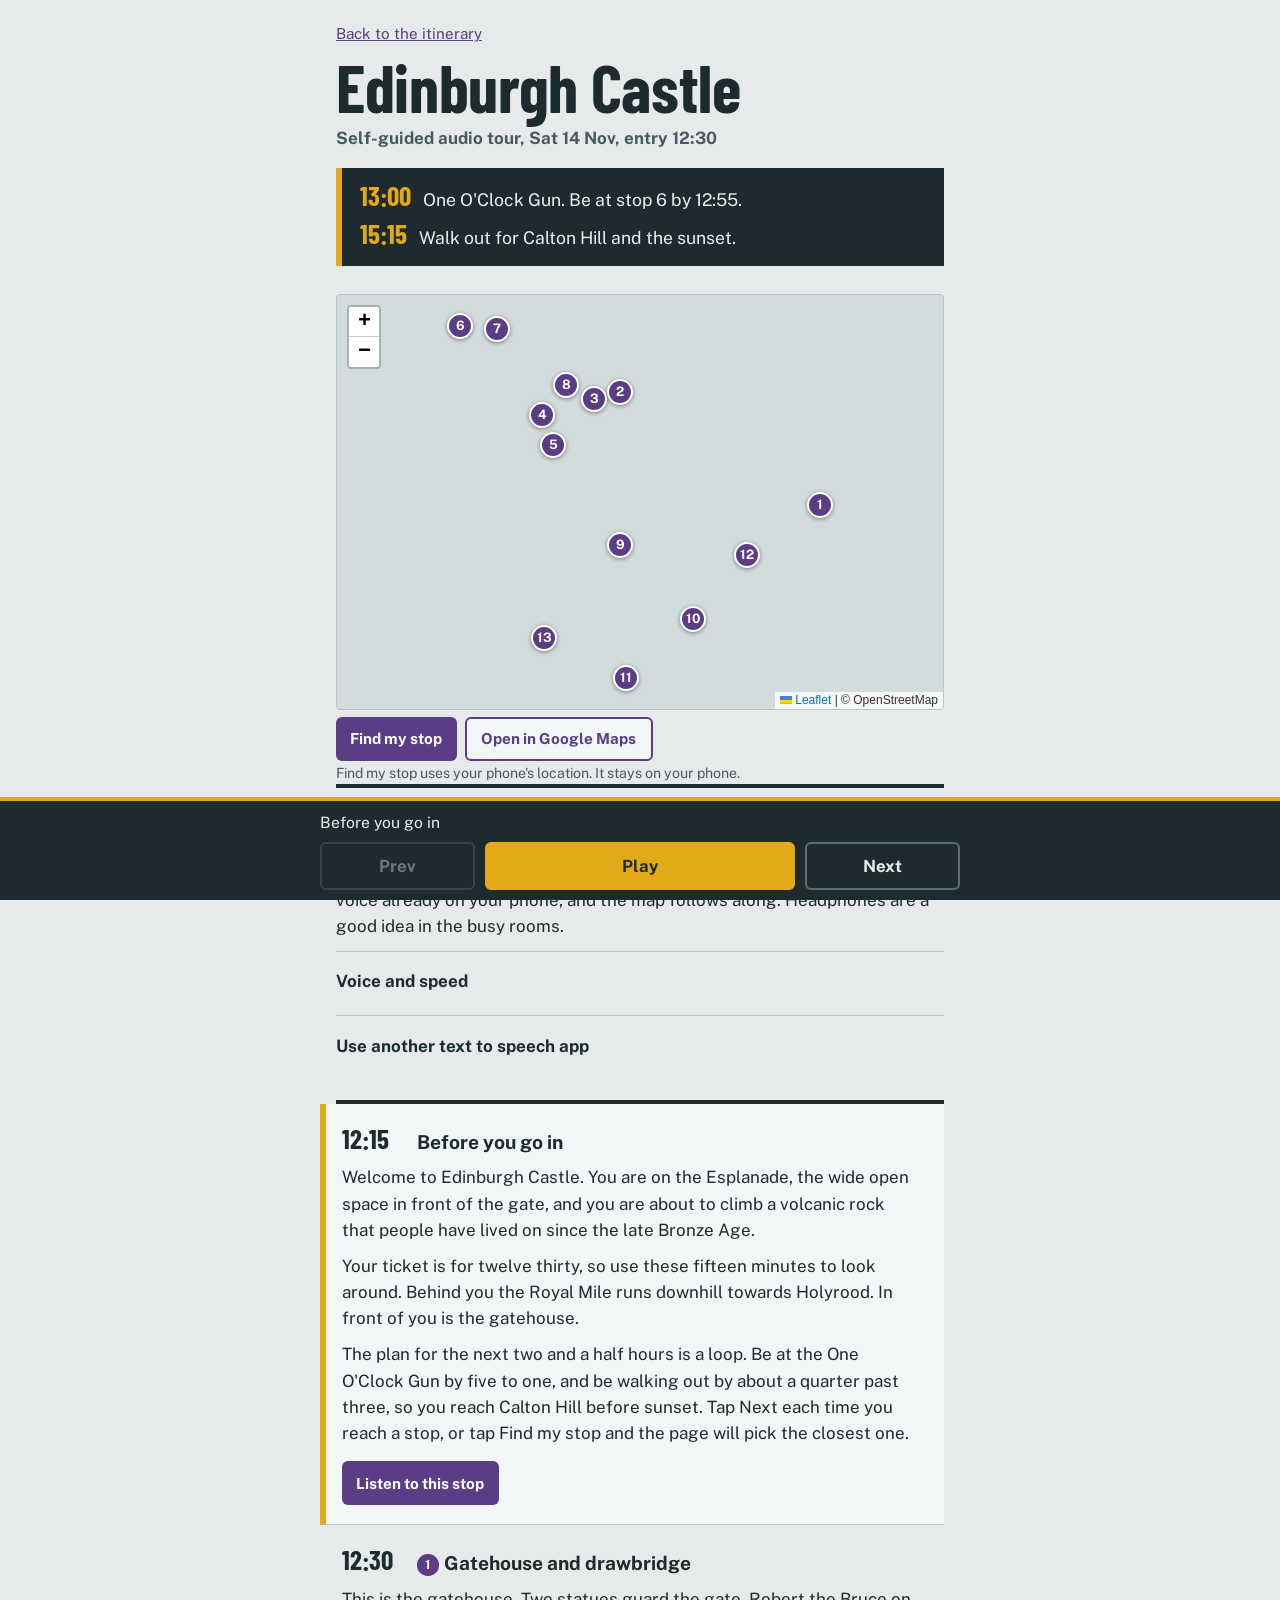
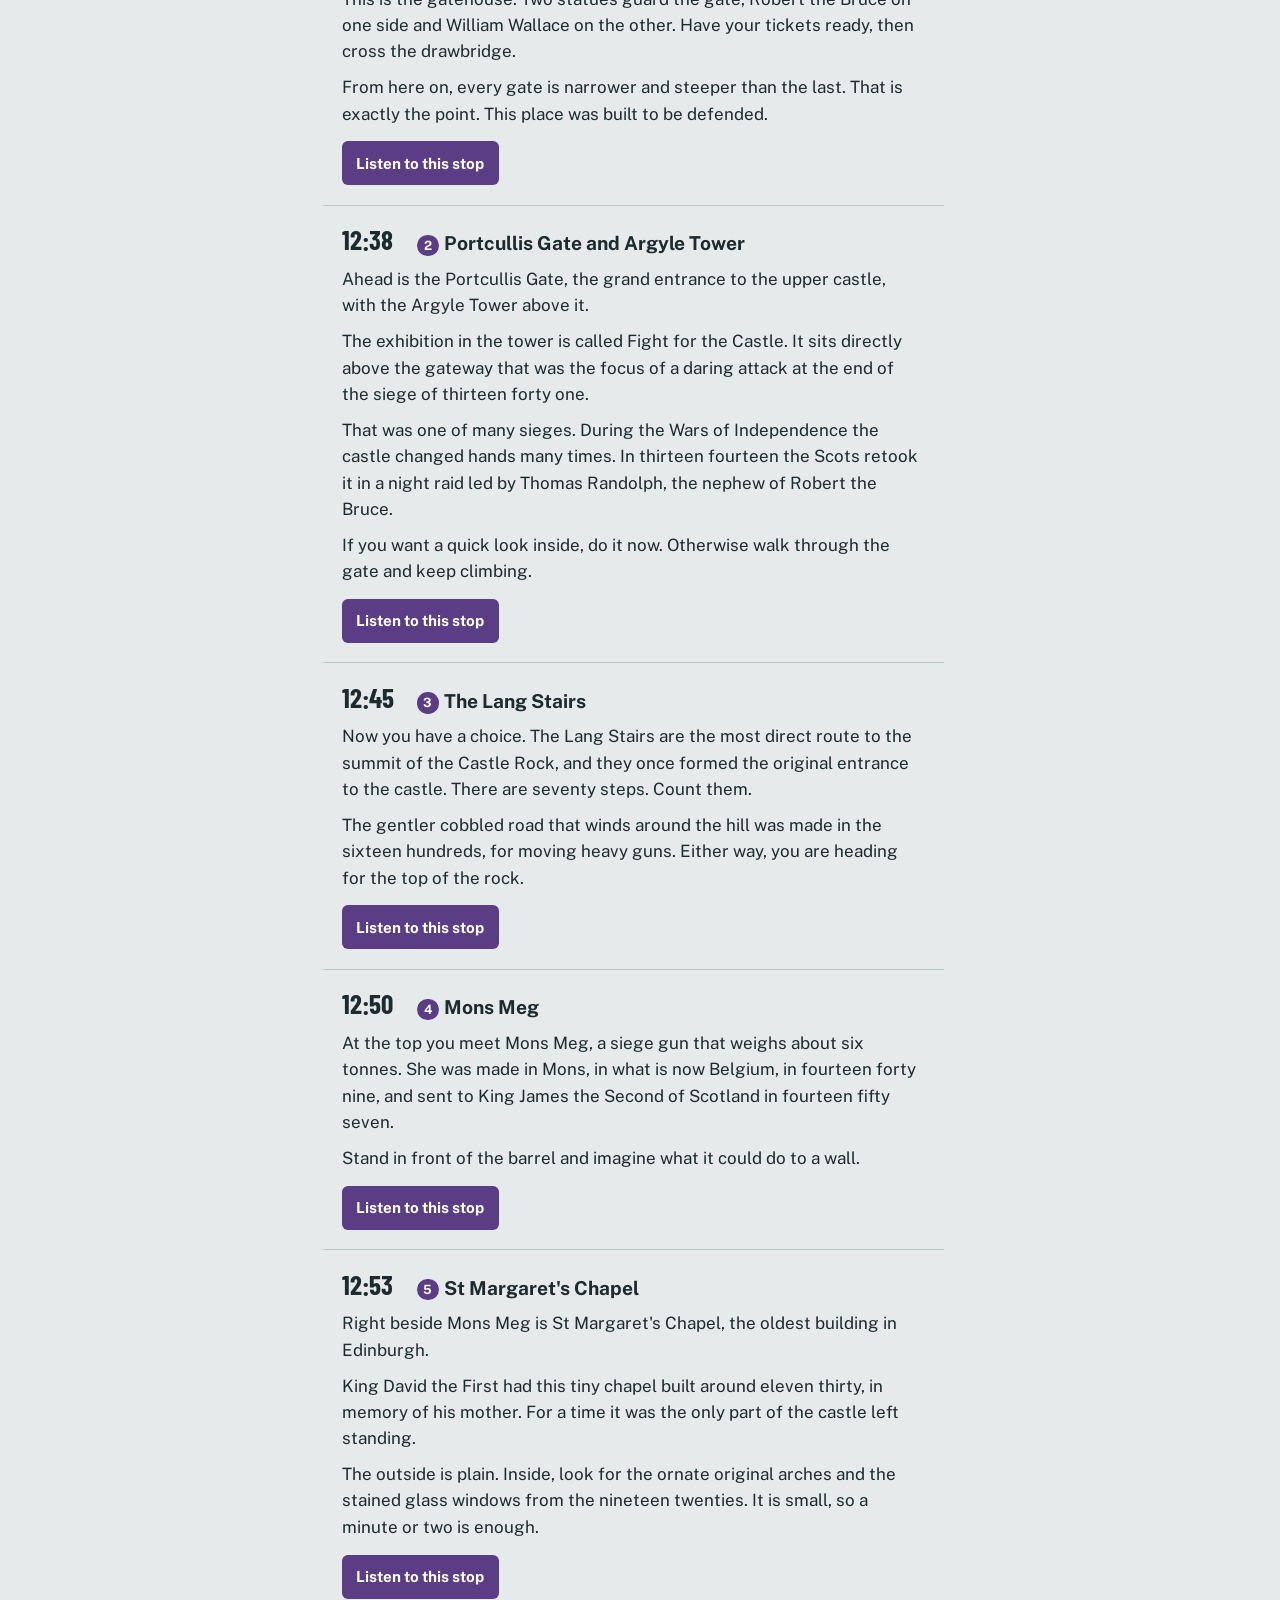
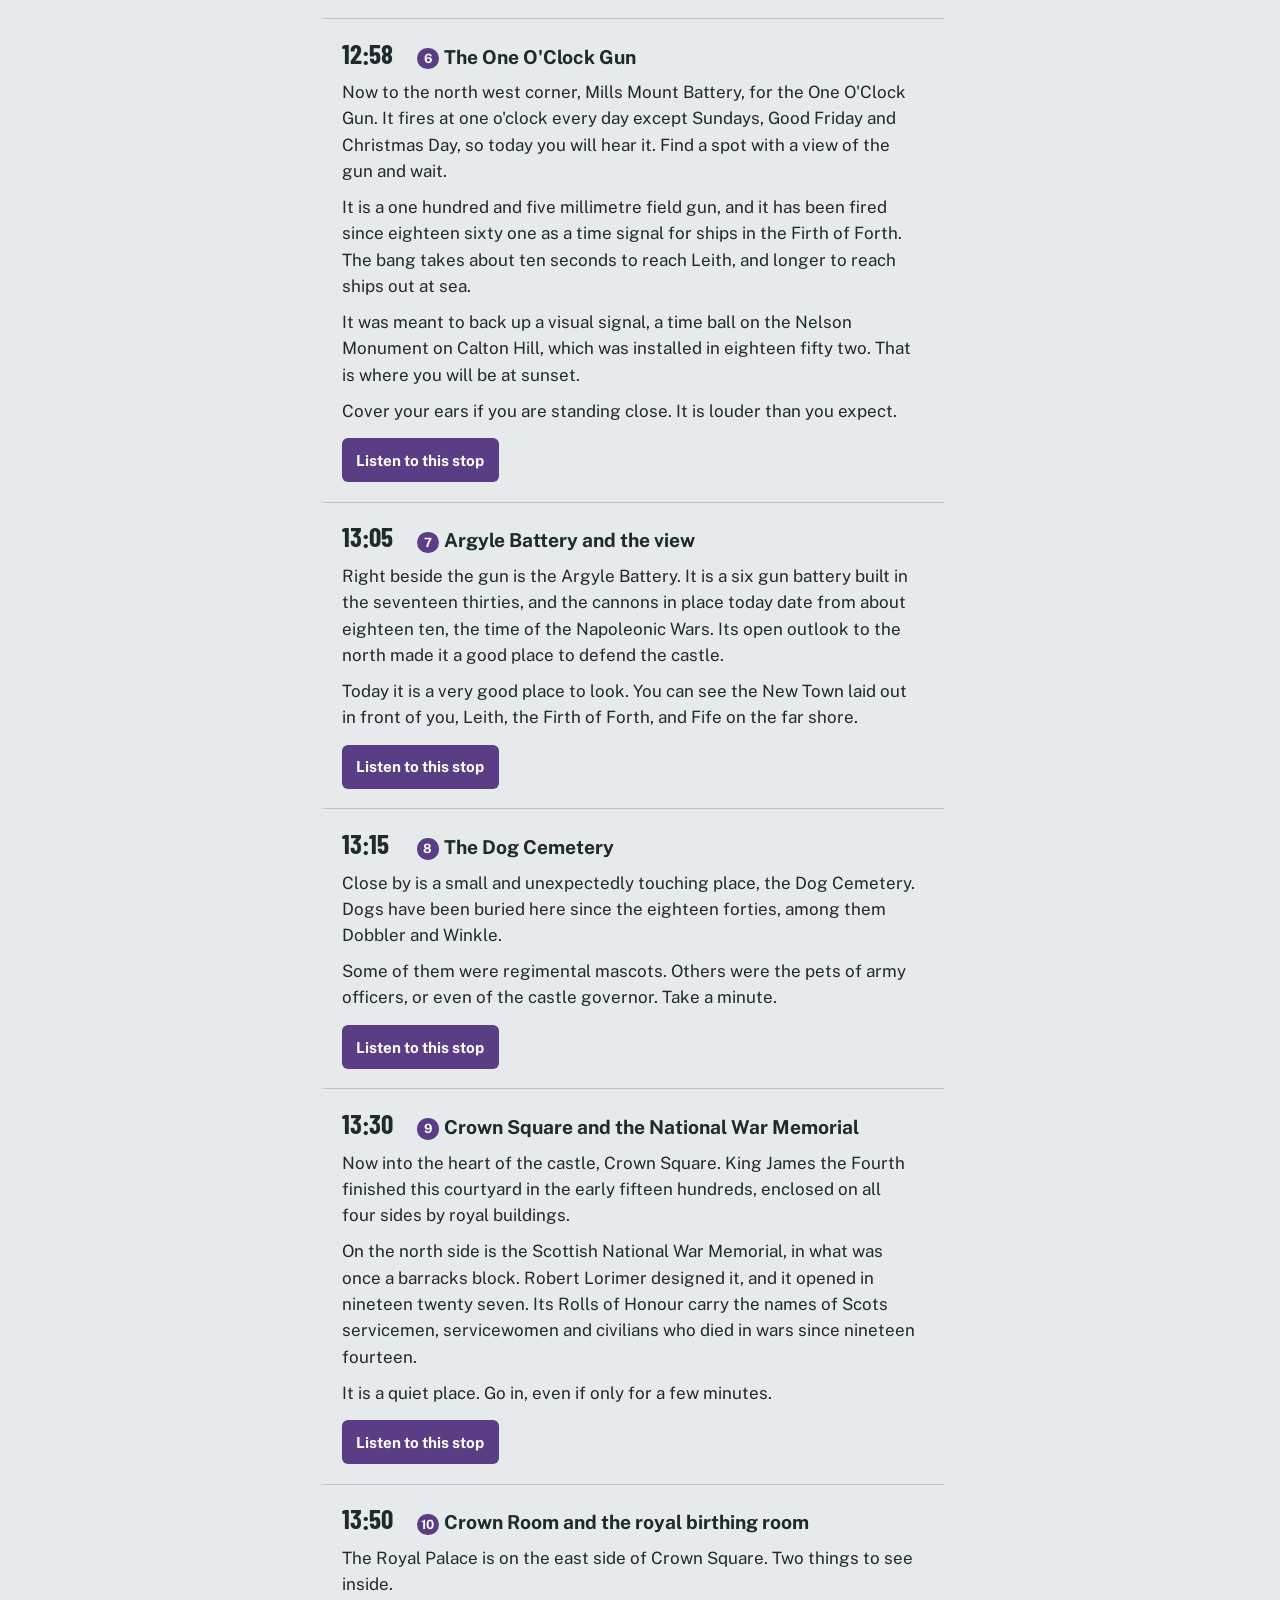
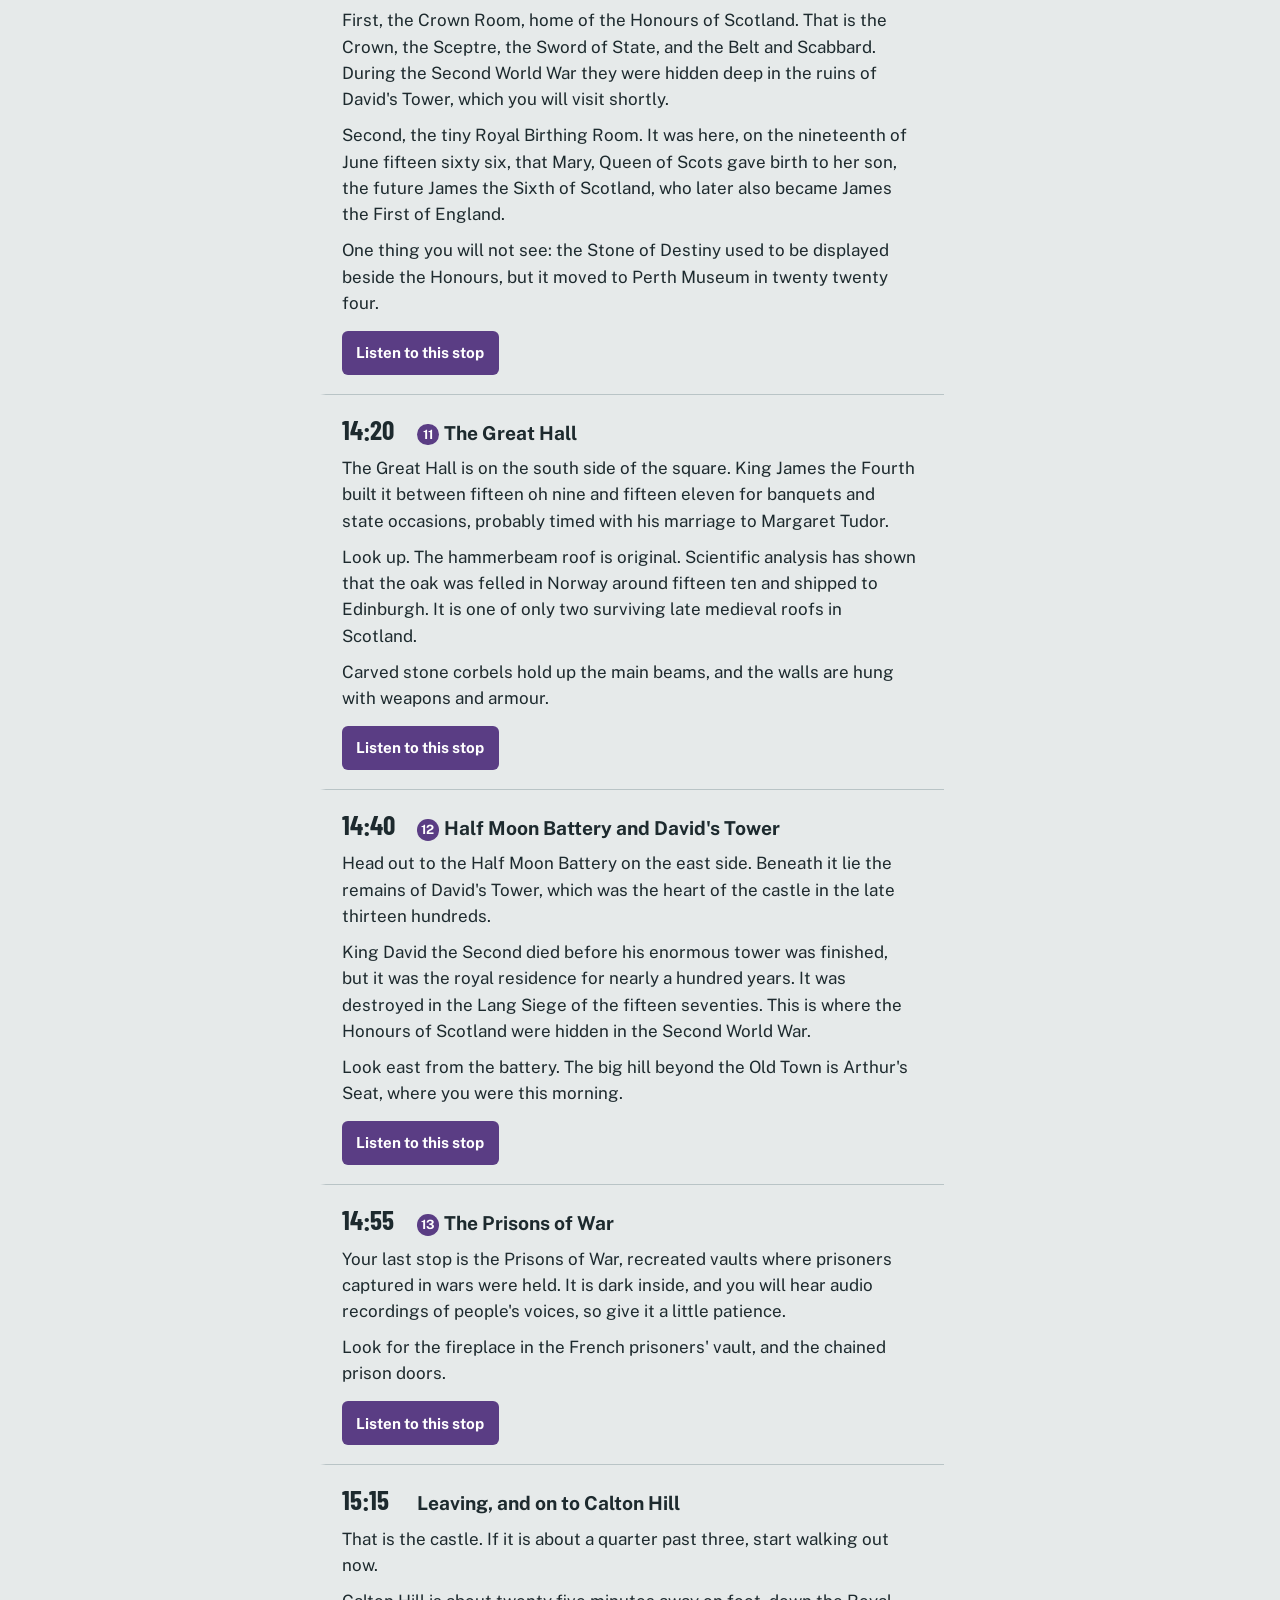
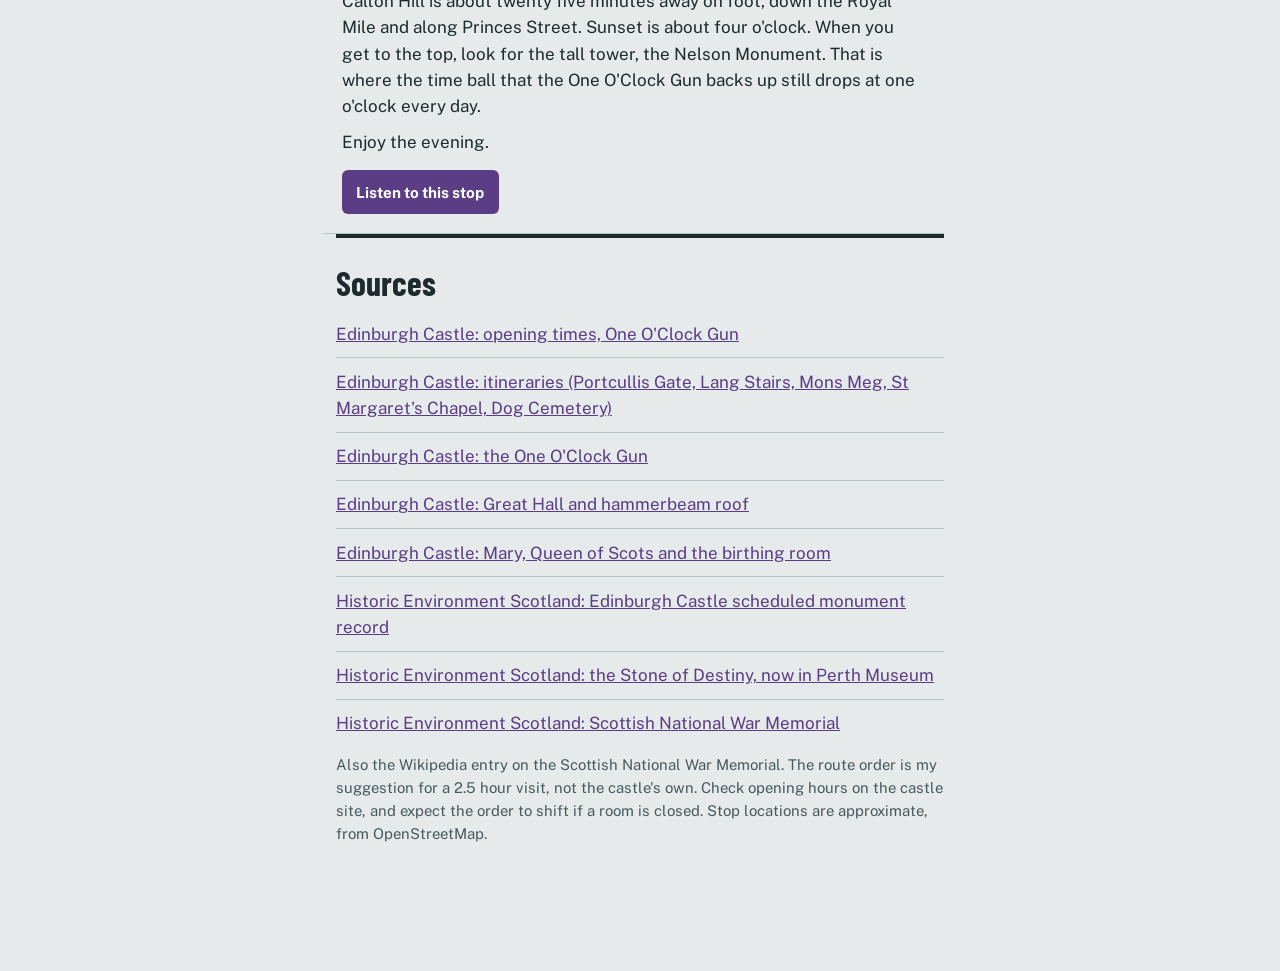
==== castle.html @ a9a09bb0 "Rework Saturday around 12:30 castle slot, add castle audio tour page Co-Authored-By: Claude Sonnet 5" ====
<!doctype html>
<html lang="en">
<head>
<meta charset="utf-8">
<meta name="viewport" content="width=device-width, initial-scale=1, viewport-fit=cover">
<meta name="robots" content="noindex, nofollow">
<meta name="theme-color" content="#1D2A2E">
<title>Edinburgh Castle tour</title>
<link rel="stylesheet" href="vendor/leaflet/leaflet.css">
<link rel="stylesheet" href="style.css">
<link rel="stylesheet" href="castle.css">
</head>
<body class="castle">
<header class="top">
  <p class="back"><a href="index.html#sat">Back to the itinerary</a></p>
  <h1>Edinburgh Castle</h1>
  <p class="dates">Self-guided audio tour, Sat 14 Nov, entry 12:30</p>
  <div class="next plan">
    <p class="nexttext"><b>13:00</b> One O'Clock Gun. Be at stop 6 by 12:55.</p>
    <p class="nexttext"><b>15:15</b> Walk out for Calton Hill and the sunset.</p>
  </div>
</header>

<main>
<section class="tourmap">
  <div class="map tall" id="tourmap" role="img" aria-label="Map of the castle with numbered tour stops"></div>
  <div class="routes">
    <button class="btn" type="button" id="locate">Find my stop</button>
    <a class="btn alt" href="https://www.google.com/maps/search/?api=1&amp;query=Edinburgh%20Castle" target="_blank" rel="noopener">Open in Google Maps</a>
  </div>
  <p class="mapnote" id="locnote">Find my stop uses your phone's location. It stays on your phone.</p>
</section>

<section class="plain listenhelp" id="listen">
  <h2>How to listen</h2>
  <p>Use the player at the bottom of the screen. It reads each stop aloud with the voice already on your phone, and the map follows along. Headphones are a good idea in the busy rooms.</p>
  <details>
    <summary>Voice and speed</summary>
    <div class="settings">
      <label>Voice <select id="voice"></select></label>
      <label>Speed <select id="rate">
        <option value="0.85">Slower</option><option value="1" selected>Normal</option>
        <option value="1.15">Faster</option><option value="1.3">Fastest</option></select></label>
      <label class="chk"><input type="checkbox" id="auto"> Carry on to the next stop automatically</label>
    </div>
  </details>
  <details>
    <summary>Use another text to speech app</summary>
    <div class="settings">
      <p>If the built-in player does not work on your phone, any of these will read the page or the script aloud.</p>
      <ul class="flat">
        <li><b>iPhone.</b> Settings, Accessibility, Spoken Content, switch on Speak Screen. Then swipe down with two fingers from the top of the screen on this page.</li>
        <li><b>Android.</b> Settings, Accessibility, Select to Speak. Then tap the Select to Speak button and tap a stop.</li>
        <li><b>Edge (phone or computer).</b> Open this page in Microsoft Edge and use Read Aloud from the menu.</li>
        <li><b>Any other app.</b> Copy the script below and paste it into NaturalReader, Speechify or a similar app.</li>
      </ul>
      <div class="routes">
        <button class="btn" type="button" id="copy">Copy the full script</button>
        <a class="btn alt" href="castle-tour.txt" download>Download the script</a>
      </div>
      <p class="fine" id="copynote"></p>
    </div>
  </details>
  <p class="fine" id="nosupport" hidden>This browser has no built-in speech. Use one of the options under "Use another text to speech app".</p>
</section>

<section class="stops" id="stops">
<article class="stop" id="s0" data-i="0">
  <header><p class="when">12:15</p><h3>Before you go in</h3></header>
  <div class="say"><p>Welcome to Edinburgh Castle. You are on the Esplanade, the wide open space in front of the gate, and you are about to climb a volcanic rock that people have lived on since the late Bronze Age.</p><p>Your ticket is for twelve thirty, so use these fifteen minutes to look around. Behind you the Royal Mile runs downhill towards Holyrood. In front of you is the gatehouse.</p><p>The plan for the next two and a half hours is a loop. Be at the One O&#x27;Clock Gun by five to one, and be walking out by about a quarter past three, so you reach Calton Hill before sunset. Tap Next each time you reach a stop, or tap Find my stop and the page will pick the closest one.</p></div>
  <button class="btn listen" type="button" data-i="0">Listen to this stop</button>
</article><article class="stop" id="s1" data-i="1">
  <header><p class="when">12:30</p><h3><span class="pin">1</span>Gatehouse and drawbridge</h3></header>
  <div class="say"><p>This is the gatehouse. Two statues guard the gate, Robert the Bruce on one side and William Wallace on the other. Have your tickets ready, then cross the drawbridge.</p><p>From here on, every gate is narrower and steeper than the last. That is exactly the point. This place was built to be defended.</p></div>
  <button class="btn listen" type="button" data-i="1">Listen to this stop</button>
</article><article class="stop" id="s2" data-i="2">
  <header><p class="when">12:38</p><h3><span class="pin">2</span>Portcullis Gate and Argyle Tower</h3></header>
  <div class="say"><p>Ahead is the Portcullis Gate, the grand entrance to the upper castle, with the Argyle Tower above it.</p><p>The exhibition in the tower is called Fight for the Castle. It sits directly above the gateway that was the focus of a daring attack at the end of the siege of thirteen forty one.</p><p>That was one of many sieges. During the Wars of Independence the castle changed hands many times. In thirteen fourteen the Scots retook it in a night raid led by Thomas Randolph, the nephew of Robert the Bruce.</p><p>If you want a quick look inside, do it now. Otherwise walk through the gate and keep climbing.</p></div>
  <button class="btn listen" type="button" data-i="2">Listen to this stop</button>
</article><article class="stop" id="s3" data-i="3">
  <header><p class="when">12:45</p><h3><span class="pin">3</span>The Lang Stairs</h3></header>
  <div class="say"><p>Now you have a choice. The Lang Stairs are the most direct route to the summit of the Castle Rock, and they once formed the original entrance to the castle. There are seventy steps. Count them.</p><p>The gentler cobbled road that winds around the hill was made in the sixteen hundreds, for moving heavy guns. Either way, you are heading for the top of the rock.</p></div>
  <button class="btn listen" type="button" data-i="3">Listen to this stop</button>
</article><article class="stop" id="s4" data-i="4">
  <header><p class="when">12:50</p><h3><span class="pin">4</span>Mons Meg</h3></header>
  <div class="say"><p>At the top you meet Mons Meg, a siege gun that weighs about six tonnes. She was made in Mons, in what is now Belgium, in fourteen forty nine, and sent to King James the Second of Scotland in fourteen fifty seven.</p><p>Stand in front of the barrel and imagine what it could do to a wall.</p></div>
  <button class="btn listen" type="button" data-i="4">Listen to this stop</button>
</article><article class="stop" id="s5" data-i="5">
  <header><p class="when">12:53</p><h3><span class="pin">5</span>St Margaret&#x27;s Chapel</h3></header>
  <div class="say"><p>Right beside Mons Meg is St Margaret&#x27;s Chapel, the oldest building in Edinburgh.</p><p>King David the First had this tiny chapel built around eleven thirty, in memory of his mother. For a time it was the only part of the castle left standing.</p><p>The outside is plain. Inside, look for the ornate original arches and the stained glass windows from the nineteen twenties. It is small, so a minute or two is enough.</p></div>
  <button class="btn listen" type="button" data-i="5">Listen to this stop</button>
</article><article class="stop" id="s6" data-i="6">
  <header><p class="when">12:58</p><h3><span class="pin">6</span>The One O&#x27;Clock Gun</h3></header>
  <div class="say"><p>Now to the north west corner, Mills Mount Battery, for the One O&#x27;Clock Gun. It fires at one o&#x27;clock every day except Sundays, Good Friday and Christmas Day, so today you will hear it. Find a spot with a view of the gun and wait.</p><p>It is a one hundred and five millimetre field gun, and it has been fired since eighteen sixty one as a time signal for ships in the Firth of Forth. The bang takes about ten seconds to reach Leith, and longer to reach ships out at sea.</p><p>It was meant to back up a visual signal, a time ball on the Nelson Monument on Calton Hill, which was installed in eighteen fifty two. That is where you will be at sunset.</p><p>Cover your ears if you are standing close. It is louder than you expect.</p></div>
  <button class="btn listen" type="button" data-i="6">Listen to this stop</button>
</article><article class="stop" id="s7" data-i="7">
  <header><p class="when">13:05</p><h3><span class="pin">7</span>Argyle Battery and the view</h3></header>
  <div class="say"><p>Right beside the gun is the Argyle Battery. It is a six gun battery built in the seventeen thirties, and the cannons in place today date from about eighteen ten, the time of the Napoleonic Wars. Its open outlook to the north made it a good place to defend the castle.</p><p>Today it is a very good place to look. You can see the New Town laid out in front of you, Leith, the Firth of Forth, and Fife on the far shore.</p></div>
  <button class="btn listen" type="button" data-i="7">Listen to this stop</button>
</article><article class="stop" id="s8" data-i="8">
  <header><p class="when">13:15</p><h3><span class="pin">8</span>The Dog Cemetery</h3></header>
  <div class="say"><p>Close by is a small and unexpectedly touching place, the Dog Cemetery. Dogs have been buried here since the eighteen forties, among them Dobbler and Winkle.</p><p>Some of them were regimental mascots. Others were the pets of army officers, or even of the castle governor. Take a minute.</p></div>
  <button class="btn listen" type="button" data-i="8">Listen to this stop</button>
</article><article class="stop" id="s9" data-i="9">
  <header><p class="when">13:30</p><h3><span class="pin">9</span>Crown Square and the National War Memorial</h3></header>
  <div class="say"><p>Now into the heart of the castle, Crown Square. King James the Fourth finished this courtyard in the early fifteen hundreds, enclosed on all four sides by royal buildings.</p><p>On the north side is the Scottish National War Memorial, in what was once a barracks block. Robert Lorimer designed it, and it opened in nineteen twenty seven. Its Rolls of Honour carry the names of Scots servicemen, servicewomen and civilians who died in wars since nineteen fourteen.</p><p>It is a quiet place. Go in, even if only for a few minutes.</p></div>
  <button class="btn listen" type="button" data-i="9">Listen to this stop</button>
</article><article class="stop" id="s10" data-i="10">
  <header><p class="when">13:50</p><h3><span class="pin">10</span>Crown Room and the royal birthing room</h3></header>
  <div class="say"><p>The Royal Palace is on the east side of Crown Square. Two things to see inside.</p><p>First, the Crown Room, home of the Honours of Scotland. That is the Crown, the Sceptre, the Sword of State, and the Belt and Scabbard. During the Second World War they were hidden deep in the ruins of David&#x27;s Tower, which you will visit shortly.</p><p>Second, the tiny Royal Birthing Room. It was here, on the nineteenth of June fifteen sixty six, that Mary, Queen of Scots gave birth to her son, the future James the Sixth of Scotland, who later also became James the First of England.</p><p>One thing you will not see: the Stone of Destiny used to be displayed beside the Honours, but it moved to Perth Museum in twenty twenty four.</p></div>
  <button class="btn listen" type="button" data-i="10">Listen to this stop</button>
</article><article class="stop" id="s11" data-i="11">
  <header><p class="when">14:20</p><h3><span class="pin">11</span>The Great Hall</h3></header>
  <div class="say"><p>The Great Hall is on the south side of the square. King James the Fourth built it between fifteen oh nine and fifteen eleven for banquets and state occasions, probably timed with his marriage to Margaret Tudor.</p><p>Look up. The hammerbeam roof is original. Scientific analysis has shown that the oak was felled in Norway around fifteen ten and shipped to Edinburgh. It is one of only two surviving late medieval roofs in Scotland.</p><p>Carved stone corbels hold up the main beams, and the walls are hung with weapons and armour.</p></div>
  <button class="btn listen" type="button" data-i="11">Listen to this stop</button>
</article><article class="stop" id="s12" data-i="12">
  <header><p class="when">14:40</p><h3><span class="pin">12</span>Half Moon Battery and David&#x27;s Tower</h3></header>
  <div class="say"><p>Head out to the Half Moon Battery on the east side. Beneath it lie the remains of David&#x27;s Tower, which was the heart of the castle in the late thirteen hundreds.</p><p>King David the Second died before his enormous tower was finished, but it was the royal residence for nearly a hundred years. It was destroyed in the Lang Siege of the fifteen seventies. This is where the Honours of Scotland were hidden in the Second World War.</p><p>Look east from the battery. The big hill beyond the Old Town is Arthur&#x27;s Seat, where you were this morning.</p></div>
  <button class="btn listen" type="button" data-i="12">Listen to this stop</button>
</article><article class="stop" id="s13" data-i="13">
  <header><p class="when">14:55</p><h3><span class="pin">13</span>The Prisons of War</h3></header>
  <div class="say"><p>Your last stop is the Prisons of War, recreated vaults where prisoners captured in wars were held. It is dark inside, and you will hear audio recordings of people&#x27;s voices, so give it a little patience.</p><p>Look for the fireplace in the French prisoners&#x27; vault, and the chained prison doors.</p></div>
  <button class="btn listen" type="button" data-i="13">Listen to this stop</button>
</article><article class="stop" id="s14" data-i="14">
  <header><p class="when">15:15</p><h3>Leaving, and on to Calton Hill</h3></header>
  <div class="say"><p>That is the castle. If it is about a quarter past three, start walking out now.</p><p>Calton Hill is about twenty five minutes away on foot, down the Royal Mile and along Princes Street. Sunset is about four o&#x27;clock. When you get to the top, look for the tall tower, the Nelson Monument. That is where the time ball that the One O&#x27;Clock Gun backs up still drops at one o&#x27;clock every day.</p><p>Enjoy the evening.</p></div>
  <button class="btn listen" type="button" data-i="14">Listen to this stop</button>
</article>
</section>

<section class="plain">
  <h2>Sources</h2>
  <ul class="flat">
    <li><a href="https://www.edinburghcastle.scot/plan-your-visit/opening-times" target="_blank" rel="noopener">Edinburgh Castle: opening times, One O&#x27;Clock Gun</a></li>
    <li><a href="https://www.edinburghcastle.scot/see-and-do/tours-guides-and-itineraries/" target="_blank" rel="noopener">Edinburgh Castle: itineraries (Portcullis Gate, Lang Stairs, Mons Meg, St Margaret&#x27;s Chapel, Dog Cemetery)</a></li>
    <li><a href="https://blog.edinburghcastle.scot/the-origins-of-the-one-oclock-gun/" target="_blank" rel="noopener">Edinburgh Castle: the One O&#x27;Clock Gun</a></li>
    <li><a href="https://blog.edinburghcastle.scot/welcome-back/" target="_blank" rel="noopener">Edinburgh Castle: Great Hall and hammerbeam roof</a></li>
    <li><a href="https://blog.edinburghcastle.scot/edinburgh-castle-mary-queen-scots/" target="_blank" rel="noopener">Edinburgh Castle: Mary, Queen of Scots and the birthing room</a></li>
    <li><a href="https://portal.historicenvironment.scot/apex/f?p=1505%3A300%3A%3A%3A%3A%3AVIEWTYPE%2CVIEWREF%3Adesignation%2CSM90130" target="_blank" rel="noopener">Historic Environment Scotland: Edinburgh Castle scheduled monument record</a></li>
    <li><a href="https://historicenvironment.scot/archives-and-research/archives-and-collections/properties-in-care-collections/object/the-stone-of-destiny-13th-century-medieval-edinburgh-castle-6132" target="_blank" rel="noopener">Historic Environment Scotland: the Stone of Destiny, now in Perth Museum</a></li>
    <li><a href="https://app-hes-pubs-prod-neu-01.azurewebsites.net/api/file/59440656-7a7d-45d9-82ba-afd900e787aa" target="_blank" rel="noopener">Historic Environment Scotland: Scottish National War Memorial</a></li>
  </ul>
  <p class="fine">Also the Wikipedia entry on the Scottish National War Memorial. The route order is my suggestion for a 2.5 hour visit, not the castle's own. Check opening hours on the castle site, and expect the order to shift if a room is closed. Stop locations are approximate, from OpenStreetMap.</p>
</section>
</main>

<div class="player" id="player" role="region" aria-label="Tour player">
  <p class="now" id="now" aria-live="polite">Stop 0 of 14</p>
  <div class="ctl">
    <button type="button" id="prev" aria-label="Previous stop">Prev</button>
    <button type="button" id="play" class="main">Play</button>
    <button type="button" id="next" aria-label="Next stop">Next</button>
  </div>
</div>

<script type="application/json" id="data">{"stops": [{"i": 0, "n": 0, "id": "s0", "title": "Before you go in", "pin": null}, {"i": 1, "n": 1, "id": "s1", "title": "Gatehouse and drawbridge", "pin": [55.94852, -3.19867]}, {"i": 2, "n": 2, "id": "s2", "title": "Portcullis Gate and Argyle Tower", "pin": [55.94886, -3.19974]}, {"i": 3, "n": 3, "id": "s3", "title": "The Lang Stairs", "pin": [55.94884, -3.19988]}, {"i": 4, "n": 4, "id": "s4", "title": "Mons Meg", "pin": [55.94879, -3.20016]}, {"i": 5, "n": 5, "id": "s5", "title": "St Margaret's Chapel", "pin": [55.9487, -3.2001]}, {"i": 6, "n": 6, "id": "s6", "title": "The One O'Clock Gun", "pin": [55.94906, -3.2006]}, {"i": 7, "n": 7, "id": "s7", "title": "Argyle Battery and the view", "pin": [55.94905, -3.2004]}, {"i": 8, "n": 8, "id": "s8", "title": "The Dog Cemetery", "pin": [55.94888, -3.20003]}, {"i": 9, "n": 9, "id": "s9", "title": "Crown Square and the National War Memorial", "pin": [55.9484, -3.19974]}, {"i": 10, "n": 10, "id": "s10", "title": "Crown Room and the royal birthing room", "pin": [55.94818, -3.19935]}, {"i": 11, "n": 11, "id": "s11", "title": "The Great Hall", "pin": [55.948, -3.19971]}, {"i": 12, "n": 12, "id": "s12", "title": "Half Moon Battery and David's Tower", "pin": [55.94837, -3.19906]}, {"i": 13, "n": 13, "id": "s13", "title": "The Prisons of War", "pin": [55.94812, -3.20015]}, {"i": 14, "n": 14, "id": "s14", "title": "Leaving, and on to Calton Hill", "pin": null}]}</script>
<script src="vendor/leaflet/leaflet.js"></script>
<script src="castle.js"></script>
</body>
</html>
---- vendor/leaflet/leaflet.css ----
/* required styles */

.leaflet-pane,
.leaflet-tile,
.leaflet-marker-icon,
.leaflet-marker-shadow,
.leaflet-tile-container,
.leaflet-pane > svg,
.leaflet-pane > canvas,
.leaflet-zoom-box,
.leaflet-image-layer,
.leaflet-layer {
	position: absolute;
	left: 0;
	top: 0;
	}
.leaflet-container {
	overflow: hidden;
	}
.leaflet-tile,
.leaflet-marker-icon,
.leaflet-marker-shadow {
	-webkit-user-select: none;
	   -moz-user-select: none;
	        user-select: none;
	  -webkit-user-drag: none;
	}
/* Prevents IE11 from highlighting tiles in blue */
.leaflet-tile::selection {
	background: transparent;
}
/* Safari renders non-retina tile on retina better with this, but Chrome is worse */
.leaflet-safari .leaflet-tile {
	image-rendering: -webkit-optimize-contrast;
	}
/* hack that prevents hw layers "stretching" when loading new tiles */
.leaflet-safari .leaflet-tile-container {
	width: 1600px;
	height: 1600px;
	-webkit-transform-origin: 0 0;
	}
.leaflet-marker-icon,
.leaflet-marker-shadow {
	display: block;
	}
/* .leaflet-container svg: reset svg max-width decleration shipped in Joomla! (joomla.org) 3.x */
/* .leaflet-container img: map is broken in FF if you have max-width: 100% on tiles */
.leaflet-container .leaflet-overlay-pane svg {
	max-width: none !important;
	max-height: none !important;
	}
.leaflet-container .leaflet-marker-pane img,
.leaflet-container .leaflet-shadow-pane img,
.leaflet-container .leaflet-tile-pane img,
.leaflet-container img.leaflet-image-layer,
.leaflet-container .leaflet-tile {
	max-width: none !important;
	max-height: none !important;
	width: auto;
	padding: 0;
	}

.leaflet-container img.leaflet-tile {
	/* See: https://bugs.chromium.org/p/chromium/issues/detail?id=600120 */
	mix-blend-mode: plus-lighter;
}

.leaflet-container.leaflet-touch-zoom {
	-ms-touch-action: pan-x pan-y;
	touch-action: pan-x pan-y;
	}
.leaflet-container.leaflet-touch-drag {
	-ms-touch-action: pinch-zoom;
	/* Fallback for FF which doesn't support pinch-zoom */
	touch-action: none;
	touch-action: pinch-zoom;
}
.leaflet-container.leaflet-touch-drag.leaflet-touch-zoom {
	-ms-touch-action: none;
	touch-action: none;
}
.leaflet-container {
	-webkit-tap-highlight-color: transparent;
}
.leaflet-container a {
	-webkit-tap-highlight-color: rgba(51, 181, 229, 0.4);
}
.leaflet-tile {
	filter: inherit;
	visibility: hidden;
	}
.leaflet-tile-loaded {
	visibility: inherit;
	}
.leaflet-zoom-box {
	width: 0;
	height: 0;
	-moz-box-sizing: border-box;
	     box-sizing: border-box;
	z-index: 800;
	}
/* workaround for https://bugzilla.mozilla.org/show_bug.cgi?id=888319 */
.leaflet-overlay-pane svg {
	-moz-user-select: none;
	}

.leaflet-pane         { z-index: 400; }

.leaflet-tile-pane    { z-index: 200; }
.leaflet-overlay-pane { z-index: 400; }
.leaflet-shadow-pane  { z-index: 500; }
.leaflet-marker-pane  { z-index: 600; }
.leaflet-tooltip-pane   { z-index: 650; }
.leaflet-popup-pane   { z-index: 700; }

.leaflet-map-pane canvas { z-index: 100; }
.leaflet-map-pane svg    { z-index: 200; }

.leaflet-vml-shape {
	width: 1px;
	height: 1px;
	}
.lvml {
	behavior: url(#default#VML);
	display: inline-block;
	position: absolute;
	}


/* control positioning */

.leaflet-control {
	position: relative;
	z-index: 800;
	pointer-events: visiblePainted; /* IE 9-10 doesn't have auto */
	pointer-events: auto;
	}
.leaflet-top,
.leaflet-bottom {
	position: absolute;
	z-index: 1000;
	pointer-events: none;
	}
.leaflet-top {
	top: 0;
	}
.leaflet-right {
	right: 0;
	}
.leaflet-bottom {
	bottom: 0;
	}
.leaflet-left {
	left: 0;
	}
.leaflet-control {
	float: left;
	clear: both;
	}
.leaflet-right .leaflet-control {
	float: right;
	}
.leaflet-top .leaflet-control {
	margin-top: 10px;
	}
.leaflet-bottom .leaflet-control {
	margin-bottom: 10px;
	}
.leaflet-left .leaflet-control {
	margin-left: 10px;
	}
.leaflet-right .leaflet-control {
	margin-right: 10px;
	}


/* zoom and fade animations */

.leaflet-fade-anim .leaflet-popup {
	opacity: 0;
	-webkit-transition: opacity 0.2s linear;
	   -moz-transition: opacity 0.2s linear;
	        transition: opacity 0.2s linear;
	}
.leaflet-fade-anim .leaflet-map-pane .leaflet-popup {
	opacity: 1;
	}
.leaflet-zoom-animated {
	-webkit-transform-origin: 0 0;
	    -ms-transform-origin: 0 0;
	        transform-origin: 0 0;
	}
svg.leaflet-zoom-animated {
	will-change: transform;
}

.leaflet-zoom-anim .leaflet-zoom-animated {
	-webkit-transition: -webkit-transform 0.25s cubic-bezier(0,0,0.25,1);
	   -moz-transition:    -moz-transform 0.25s cubic-bezier(0,0,0.25,1);
	        transition:         transform 0.25s cubic-bezier(0,0,0.25,1);
	}
.leaflet-zoom-anim .leaflet-tile,
.leaflet-pan-anim .leaflet-tile {
	-webkit-transition: none;
	   -moz-transition: none;
	        transition: none;
	}

.leaflet-zoom-anim .leaflet-zoom-hide {
	visibility: hidden;
	}


/* cursors */

.leaflet-interactive {
	cursor: pointer;
	}
.leaflet-grab {
	cursor: -webkit-grab;
	cursor:    -moz-grab;
	cursor:         grab;
	}
.leaflet-crosshair,
.leaflet-crosshair .leaflet-interactive {
	cursor: crosshair;
	}
.leaflet-popup-pane,
.leaflet-control {
	cursor: auto;
	}
.leaflet-dragging .leaflet-grab,
.leaflet-dragging .leaflet-grab .leaflet-interactive,
.leaflet-dragging .leaflet-marker-draggable {
	cursor: move;
	cursor: -webkit-grabbing;
	cursor:    -moz-grabbing;
	cursor:         grabbing;
	}

/* marker & overlays interactivity */
.leaflet-marker-icon,
.leaflet-marker-shadow,
.leaflet-image-layer,
.leaflet-pane > svg path,
.leaflet-tile-container {
	pointer-events: none;
	}

.leaflet-marker-icon.leaflet-interactive,
.leaflet-image-layer.leaflet-interactive,
.leaflet-pane > svg path.leaflet-interactive,
svg.leaflet-image-layer.leaflet-interactive path {
	pointer-events: visiblePainted; /* IE 9-10 doesn't have auto */
	pointer-events: auto;
	}

/* visual tweaks */

.leaflet-container {
	background: #ddd;
	outline-offset: 1px;
	}
.leaflet-container a {
	color: #0078A8;
	}
.leaflet-zoom-box {
	border: 2px dotted #38f;
	background: rgba(255,255,255,0.5);
	}


/* general typography */
.leaflet-container {
	font-family: "Helvetica Neue", Arial, Helvetica, sans-serif;
	font-size: 12px;
	font-size: 0.75rem;
	line-height: 1.5;
	}


/* general toolbar styles */

.leaflet-bar {
	box-shadow: 0 1px 5px rgba(0,0,0,0.65);
	border-radius: 4px;
	}
.leaflet-bar a {
	background-color: #fff;
	border-bottom: 1px solid #ccc;
	width: 26px;
	height: 26px;
	line-height: 26px;
	display: block;
	text-align: center;
	text-decoration: none;
	color: black;
	}
.leaflet-bar a,
.leaflet-control-layers-toggle {
	background-position: 50% 50%;
	background-repeat: no-repeat;
	display: block;
	}
.leaflet-bar a:hover,
.leaflet-bar a:focus {
	background-color: #f4f4f4;
	}
.leaflet-bar a:first-child {
	border-top-left-radius: 4px;
	border-top-right-radius: 4px;
	}
.leaflet-bar a:last-child {
	border-bottom-left-radius: 4px;
	border-bottom-right-radius: 4px;
	border-bottom: none;
	}
.leaflet-bar a.leaflet-disabled {
	cursor: default;
	background-color: #f4f4f4;
	color: #bbb;
	}

.leaflet-touch .leaflet-bar a {
	width: 30px;
	height: 30px;
	line-height: 30px;
	}
.leaflet-touch .leaflet-bar a:first-child {
	border-top-left-radius: 2px;
	border-top-right-radius: 2px;
	}
.leaflet-touch .leaflet-bar a:last-child {
	border-bottom-left-radius: 2px;
	border-bottom-right-radius: 2px;
	}

/* zoom control */

.leaflet-control-zoom-in,
.leaflet-control-zoom-out {
	font: bold 18px 'Lucida Console', Monaco, monospace;
	text-indent: 1px;
	}

.leaflet-touch .leaflet-control-zoom-in, .leaflet-touch .leaflet-control-zoom-out  {
	font-size: 22px;
	}


/* layers control */

.leaflet-control-layers {
	box-shadow: 0 1px 5px rgba(0,0,0,0.4);
	background: #fff;
	border-radius: 5px;
	}
.leaflet-control-layers-toggle {
	background-image: url(images/layers.png);
	width: 36px;
	height: 36px;
	}
.leaflet-retina .leaflet-control-layers-toggle {
	background-image: url(images/layers-2x.png);
	background-size: 26px 26px;
	}
.leaflet-touch .leaflet-control-layers-toggle {
	width: 44px;
	height: 44px;
	}
.leaflet-control-layers .leaflet-control-layers-list,
.leaflet-control-layers-expanded .leaflet-control-layers-toggle {
	display: none;
	}
.leaflet-control-layers-expanded .leaflet-control-layers-list {
	display: block;
	position: relative;
	}
.leaflet-control-layers-expanded {
	padding: 6px 10px 6px 6px;
	color: #333;
	background: #fff;
	}
.leaflet-control-layers-scrollbar {
	overflow-y: scroll;
	overflow-x: hidden;
	padding-right: 5px;
	}
.leaflet-control-layers-selector {
	margin-top: 2px;
	position: relative;
	top: 1px;
	}
.leaflet-control-layers label {
	display: block;
	font-size: 13px;
	font-size: 1.08333em;
	}
.leaflet-control-layers-separator {
	height: 0;
	border-top: 1px solid #ddd;
	margin: 5px -10px 5px -6px;
	}

/* Default icon URLs */
.leaflet-default-icon-path { /* used only in path-guessing heuristic, see L.Icon.Default */
	background-image: url(images/marker-icon.png);
	}


/* attribution and scale controls */

.leaflet-container .leaflet-control-attribution {
	background: #fff;
	background: rgba(255, 255, 255, 0.8);
	margin: 0;
	}
.leaflet-control-attribution,
.leaflet-control-scale-line {
	padding: 0 5px;
	color: #333;
	line-height: 1.4;
	}
.leaflet-control-attribution a {
	text-decoration: none;
	}
.leaflet-control-attribution a:hover,
.leaflet-control-attribution a:focus {
	text-decoration: underline;
	}
.leaflet-attribution-flag {
	display: inline !important;
	vertical-align: baseline !important;
	width: 1em;
	height: 0.6669em;
	}
.leaflet-left .leaflet-control-scale {
	margin-left: 5px;
	}
.leaflet-bottom .leaflet-control-scale {
	margin-bottom: 5px;
	}
.leaflet-control-scale-line {
	border: 2px solid #777;
	border-top: none;
	line-height: 1.1;
	padding: 2px 5px 1px;
	white-space: nowrap;
	-moz-box-sizing: border-box;
	     box-sizing: border-box;
	background: rgba(255, 255, 255, 0.8);
	text-shadow: 1px 1px #fff;
	}
.leaflet-control-scale-line:not(:first-child) {
	border-top: 2px solid #777;
	border-bottom: none;
	margin-top: -2px;
	}
.leaflet-control-scale-line:not(:first-child):not(:last-child) {
	border-bottom: 2px solid #777;
	}

.leaflet-touch .leaflet-control-attribution,
.leaflet-touch .leaflet-control-layers,
.leaflet-touch .leaflet-bar {
	box-shadow: none;
	}
.leaflet-touch .leaflet-control-layers,
.leaflet-touch .leaflet-bar {
	border: 2px solid rgba(0,0,0,0.2);
	background-clip: padding-box;
	}


/* popup */

.leaflet-popup {
	position: absolute;
	text-align: center;
	margin-bottom: 20px;
	}
.leaflet-popup-content-wrapper {
	padding: 1px;
	text-align: left;
	border-radius: 12px;
	}
.leaflet-popup-content {
	margin: 13px 24px 13px 20px;
	line-height: 1.3;
	font-size: 13px;
	font-size: 1.08333em;
	min-height: 1px;
	}
.leaflet-popup-content p {
	margin: 17px 0;
	margin: 1.3em 0;
	}
.leaflet-popup-tip-container {
	width: 40px;
	height: 20px;
	position: absolute;
	left: 50%;
	margin-top: -1px;
	margin-left: -20px;
	overflow: hidden;
	pointer-events: none;
	}
.leaflet-popup-tip {
	width: 17px;
	height: 17px;
	padding: 1px;

	margin: -10px auto 0;
	pointer-events: auto;

	-webkit-transform: rotate(45deg);
	   -moz-transform: rotate(45deg);
	    -ms-transform: rotate(45deg);
	        transform: rotate(45deg);
	}
.leaflet-popup-content-wrapper,
.leaflet-popup-tip {
	background: white;
	color: #333;
	box-shadow: 0 3px 14px rgba(0,0,0,0.4);
	}
.leaflet-container a.leaflet-popup-close-button {
	position: absolute;
	top: 0;
	right: 0;
	border: none;
	text-align: center;
	width: 24px;
	height: 24px;
	font: 16px/24px Tahoma, Verdana, sans-serif;
	color: #757575;
	text-decoration: none;
	background: transparent;
	}
.leaflet-container a.leaflet-popup-close-button:hover,
.leaflet-container a.leaflet-popup-close-button:focus {
	color: #585858;
	}
.leaflet-popup-scrolled {
	overflow: auto;
	}

.leaflet-oldie .leaflet-popup-content-wrapper {
	-ms-zoom: 1;
	}
.leaflet-oldie .leaflet-popup-tip {
	width: 24px;
	margin: 0 auto;

	-ms-filter: "progid:DXImageTransform.Microsoft.Matrix(M11=0.70710678, M12=0.70710678, M21=-0.70710678, M22=0.70710678)";
	filter: progid:DXImageTransform.Microsoft.Matrix(M11=0.70710678, M12=0.70710678, M21=-0.70710678, M22=0.70710678);
	}

.leaflet-oldie .leaflet-control-zoom,
.leaflet-oldie .leaflet-control-layers,
.leaflet-oldie .leaflet-popup-content-wrapper,
.leaflet-oldie .leaflet-popup-tip {
	border: 1px solid #999;
	}


/* div icon */

.leaflet-div-icon {
	background: #fff;
	border: 1px solid #666;
	}


/* Tooltip */
/* Base styles for the element that has a tooltip */
.leaflet-tooltip {
	position: absolute;
	padding: 6px;
	background-color: #fff;
	border: 1px solid #fff;
	border-radius: 3px;
	color: #222;
	white-space: nowrap;
	-webkit-user-select: none;
	-moz-user-select: none;
	-ms-user-select: none;
	user-select: none;
	pointer-events: none;
	box-shadow: 0 1px 3px rgba(0,0,0,0.4);
	}
.leaflet-tooltip.leaflet-interactive {
	cursor: pointer;
	pointer-events: auto;
	}
.leaflet-tooltip-top:before,
.leaflet-tooltip-bottom:before,
.leaflet-tooltip-left:before,
.leaflet-tooltip-right:before {
	position: absolute;
	pointer-events: none;
	border: 6px solid transparent;
	background: transparent;
	content: "";
	}

/* Directions */

.leaflet-tooltip-bottom {
	margin-top: 6px;
}
.leaflet-tooltip-top {
	margin-top: -6px;
}
.leaflet-tooltip-bottom:before,
.leaflet-tooltip-top:before {
	left: 50%;
	margin-left: -6px;
	}
.leaflet-tooltip-top:before {
	bottom: 0;
	margin-bottom: -12px;
	border-top-color: #fff;
	}
.leaflet-tooltip-bottom:before {
	top: 0;
	margin-top: -12px;
	margin-left: -6px;
	border-bottom-color: #fff;
	}
.leaflet-tooltip-left {
	margin-left: -6px;
}
.leaflet-tooltip-right {
	margin-left: 6px;
}
.leaflet-tooltip-left:before,
.leaflet-tooltip-right:before {
	top: 50%;
	margin-top: -6px;
	}
.leaflet-tooltip-left:before {
	right: 0;
	margin-right: -12px;
	border-left-color: #fff;
	}
.leaflet-tooltip-right:before {
	left: 0;
	margin-left: -12px;
	border-right-color: #fff;
	}

/* Printing */

@media print {
	/* Prevent printers from removing background-images of controls. */
	.leaflet-control {
		-webkit-print-color-adjust: exact;
		print-color-adjust: exact;
		}
	}
---- style.css ----
@font-face{font-family:"Barlow Condensed";font-weight:600;font-style:normal;font-display:swap;src:url(fonts/barlow-condensed-latin-600-normal.woff2) format("woff2")}
@font-face{font-family:"Barlow Condensed";font-weight:700;font-style:normal;font-display:swap;src:url(fonts/barlow-condensed-latin-700-normal.woff2) format("woff2")}
@font-face{font-family:"Public Sans";font-weight:400;font-style:normal;font-display:swap;src:url(fonts/public-sans-latin-400-normal.woff2) format("woff2")}
@font-face{font-family:"Public Sans";font-weight:700;font-style:normal;font-display:swap;src:url(fonts/public-sans-latin-700-normal.woff2) format("woff2")}

:root{
  --mist:#E6EAEA;
  --paper:#F3F6F6;
  --peat:#1D2A2E;
  --slate:#47595F;
  --heather:#5A3D84;
  --gorse:#E3A917;
  --rule:#B9C4C6;
  --display:"Barlow Condensed","Arial Narrow",Arial,sans-serif;
  --body:"Public Sans",system-ui,-apple-system,"Segoe UI",sans-serif;
}
*{box-sizing:border-box}
html{scroll-behavior:smooth;scroll-padding-top:3.4rem;-webkit-text-size-adjust:100%}
body{margin:0;background:var(--mist);color:var(--peat);font:400 1.0625rem/1.55 var(--body)}
a{color:var(--heather)}
a:focus-visible,.btn:focus-visible,input:focus-visible,.tabs a:focus-visible{outline:3px solid var(--gorse);outline-offset:2px}
h1,h2,h3,h4,p,ul,ol{margin:0}

.top,main,footer{max-width:40rem;margin-inline:auto;padding-inline:1rem}
.top{padding-top:1.4rem;padding-bottom:1.1rem}
h1{font:700 clamp(2.7rem,12vw,4.2rem)/.92 var(--display);letter-spacing:-.005em}
.dates{margin-top:.5rem;color:var(--slate);font-weight:700}

.next{margin-top:1.1rem;padding:.9rem 1.1rem 1rem;background:var(--peat);color:#EAF0F0;border-left:6px solid var(--gorse)}
.nextlabel{font-size:.95rem;color:#A9B8BB}
.nexttime{font:700 clamp(3rem,14vw,4.2rem)/1 var(--display);color:var(--gorse);margin-top:.1rem}
.nexttext{font-size:1.2rem;line-height:1.3;margin-top:.2rem}
.nextin{margin-top:.35rem;color:#A9B8BB;font-size:.98rem}

.tabs{position:sticky;top:0;z-index:500;display:flex;overflow-x:auto;background:var(--mist);border-bottom:1px solid var(--rule);scrollbar-width:none;padding-inline:max(.4rem,calc((100vw - 40rem)/2))}
.tabs::-webkit-scrollbar{display:none}
.tabs a{flex:0 0 auto;padding:.7rem .75rem .55rem;font:600 1.2rem/1.2 var(--display);color:var(--slate);text-decoration:none;border-bottom:4px solid transparent}
.tabs a.active{color:var(--peat);border-bottom-color:var(--heather)}

.day,.plain{padding:1.7rem 0 1.4rem;border-top:4px solid var(--peat)}
main>.day:first-child{margin-top:.4rem}
.dayhead{margin-bottom:.4rem}
.daydate{font:700 clamp(2.4rem,11vw,3.2rem)/1 var(--display)}
.todaytag[hidden]{display:none}
.todaytag{display:inline-block;margin-left:.7rem;padding:.12rem .5rem;background:var(--gorse);color:var(--peat);font:700 .78rem/1.3 var(--body);vertical-align:middle;border-radius:3px}
.dayhead h2{font:600 1.7rem/1.1 var(--display);color:var(--slate);margin-top:.2rem}

.weather{display:flex;flex-wrap:wrap;gap:.4rem;margin:.7rem 0 .2rem}
.wx{padding:.15rem .6rem;background:var(--paper);border:1px solid var(--rule);border-radius:3px;font-size:.93rem}
.wx i{font-style:normal}
.wx.wet{background:#DCD2EA;border-color:var(--heather)}
.blurb{margin-top:.6rem;color:var(--slate)}

.mapblock{margin-top:1.1rem}
.mapnote{margin:.1rem 0 0;color:var(--slate);font-size:.88rem}
.stage .mapnote{color:#9FB1B5}
.maptitle{font-weight:700;font-size:.98rem}
.map{height:17rem;margin:.45rem 0;background:#D3DCDD;border:1px solid var(--rule);border-radius:4px;overflow:hidden}
.map .nomap{padding:1rem;color:var(--slate);font-size:.95rem}
.leaflet-tile-pane{filter:saturate(.75)}
.lpin{width:26px;height:26px;border-radius:50%;background:var(--heather);color:#fff;border:2px solid #fff;font:700 13px/22px var(--body);text-align:center;box-shadow:0 1px 4px rgba(0,0,0,.45)}
.routes{display:flex;flex-wrap:wrap;gap:.5rem}
.btn{display:inline-flex;align-items:center;min-height:44px;padding:.5rem .9rem;background:var(--heather);color:#fff;font-weight:700;font-size:.95rem;line-height:1.25;text-decoration:none;border-radius:6px}

.timeline{list-style:none;padding:0;margin-top:1.3rem}
.row{display:grid;grid-template-columns:4.7rem 1fr;gap:.6rem;padding:.8rem 0;border-top:1px solid var(--rule)}
.row:first-child{border-top:0}
.t{font:700 1.7rem/1.1 var(--display);white-space:nowrap}
.t.w{font-weight:600;font-size:1.1rem;color:var(--slate);padding-top:.25rem;white-space:normal}
.b h4{font:700 1.06rem/1.35 var(--body)}
.b p{margin-top:.15rem;color:var(--slate);font-size:.98rem}
.pin{display:inline-block;width:1.35rem;height:1.35rem;margin-right:.3rem;border-radius:50%;background:var(--heather);color:#fff;font:700 .8rem/1.35rem var(--body);text-align:center;vertical-align:.05rem}
.pin+.pin{margin-left:-.05rem}
.extra{margin-top:1rem;padding:.8rem 1rem;background:var(--paper);border-left:4px solid var(--heather);color:var(--slate);font-size:.98rem}

/* Monday: stage night */
.day.stage{background:var(--peat);color:#EDF1F1;border-top:0;padding-inline:0;box-shadow:0 0 0 100vmax var(--peat);clip-path:inset(0 -100vmax);margin-top:1.4rem;margin-bottom:0;padding-bottom:1.8rem;padding-top:1.9rem}
.stage .daydate{color:var(--gorse)}
.stage .dayhead h2{color:#C9D4D6}
.stage .blurb,.stage .b p{color:#B5C3C6}
.stage .wx{background:#27373C;border-color:#3F5258;color:#EDF1F1}
.stage .wx.wet{background:#3A2C52;border-color:#8E70BD}
.stage .btn{background:var(--gorse);color:var(--peat)}
.stage .row{border-top-color:#34454A}
.stage .t{color:var(--gorse)}
.stage .t.w{color:#9FB1B5}
.stage .b h4{color:#fff}
.stage .pin,.stage .lpin{background:var(--gorse);color:var(--peat);border-color:var(--peat)}
.stage .map{border-color:#3F5258}
.stage a{color:#F0C75A}
.day.stage+.plain{margin-top:0}

.plain h2{font:700 2.1rem/1.05 var(--display);margin:1.8rem 0 .6rem}
.plain h2:first-child{margin-top:0}
.plain h3{font:700 1.1rem/1.35 var(--body)}
.plain p{margin-top:.35rem}
.lodging{margin:1rem 0;padding-left:.9rem;border-left:4px solid var(--heather)}
.fine{color:var(--slate);font-size:.93rem}
ul.flat,ul.todo{list-style:none;padding:0}
ul.flat li{padding:.65rem 0;border-top:1px solid var(--rule)}
ul.flat li:first-child{border-top:0}
ul.todo li{padding:.35rem 0}
ul.todo label{display:flex;gap:.7rem;align-items:flex-start;min-height:44px;padding:.35rem 0}
ul.todo input{flex:0 0 auto;width:1.35rem;height:1.35rem;margin-top:.1rem;accent-color:var(--heather)}
ul.todo input:checked+span,ul.todo label:has(input:checked){color:var(--slate);text-decoration:line-through}

footer{padding-block:2rem 3rem;color:var(--slate);font-size:.85rem}

@media (prefers-reduced-motion:reduce){html{scroll-behavior:auto}}
@media (min-width:40rem){.map{height:21rem}}
.btn.tour{margin-top:.2rem}
---- castle.css ----
body.castle{padding-bottom:6.5rem}
.back{margin-bottom:.6rem;font-size:.95rem}
.plan{margin-top:1rem}
.plan .nexttext{font-size:1.1rem;margin-top:0}
.plan .nexttext+.nexttext{margin-top:.5rem}
.plan b{font:700 1.7rem/1 var(--display);color:var(--gorse);margin-right:.5rem}
.tourmap{padding-top:.2rem}
.map.tall{height:22rem}
.btn{border:0;cursor:pointer;font-family:var(--body)}
.btn.alt{background:var(--paper);color:var(--heather);border:2px solid var(--heather)}
.lpin.cur{background:var(--gorse);color:var(--peat);transform:scale(1.25)}
.lpin.you{background:#1A73E8;width:16px;height:16px;border-radius:50%;box-shadow:0 0 0 6px rgba(26,115,232,.25)}
.listenhelp details{margin-top:.7rem;border-top:1px solid var(--rule);padding-top:.5rem}
.listenhelp summary{min-height:44px;display:flex;align-items:center;font-weight:700;cursor:pointer}
.settings{display:grid;gap:.8rem;padding:.3rem 0 .8rem}
.settings label{display:grid;gap:.25rem;font-weight:700;font-size:.95rem}
.settings select{min-height:44px;font:400 1rem var(--body);padding:.3rem .5rem;border:1px solid var(--rule);border-radius:4px;background:#fff;color:var(--peat);max-width:100%}
.settings label.chk{display:flex;gap:.6rem;align-items:center;min-height:44px}
.settings input{width:1.3rem;height:1.3rem;accent-color:var(--heather)}
.stops{margin-top:.6rem;border-top:4px solid var(--peat)}
.stop{padding:1.3rem 0 1.2rem 1rem;border-bottom:1px solid var(--rule);border-left:6px solid transparent;margin-left:-1rem;scroll-margin-top:1rem}
.stop.cur{border-left-color:var(--gorse);background:var(--paper)}
.stop header{display:flex;gap:.9rem;align-items:baseline}
.stop .when{font:700 1.7rem/1 var(--display);flex:0 0 3.8rem}
.stop h3{font:700 1.2rem/1.3 var(--body)}
.stop .say p{margin-top:.6rem}
.stop .say{max-width:36rem}
.stop .listen{margin-top:.9rem}
.player{position:fixed;left:0;right:0;bottom:0;z-index:900;background:var(--peat);color:#EAF0F0;padding:.6rem 1rem calc(.6rem + env(safe-area-inset-bottom));border-top:4px solid var(--gorse)}
.player .now{max-width:40rem;margin:0 auto .45rem;font-size:.98rem;white-space:nowrap;overflow:hidden;text-overflow:ellipsis}
.ctl{max-width:40rem;margin:0 auto;display:grid;grid-template-columns:1fr 2fr 1fr;gap:.6rem}
.ctl button{min-height:48px;border:2px solid #5B6E73;background:transparent;color:#EAF0F0;font:700 1.05rem var(--body);border-radius:6px;cursor:pointer}
.ctl button.main{background:var(--gorse);border-color:var(--gorse);color:var(--peat)}
.ctl button:focus-visible{outline:3px solid #fff;outline-offset:2px}
.ctl button:disabled{opacity:.4}
@media (min-width:40rem){.map.tall{height:26rem}}
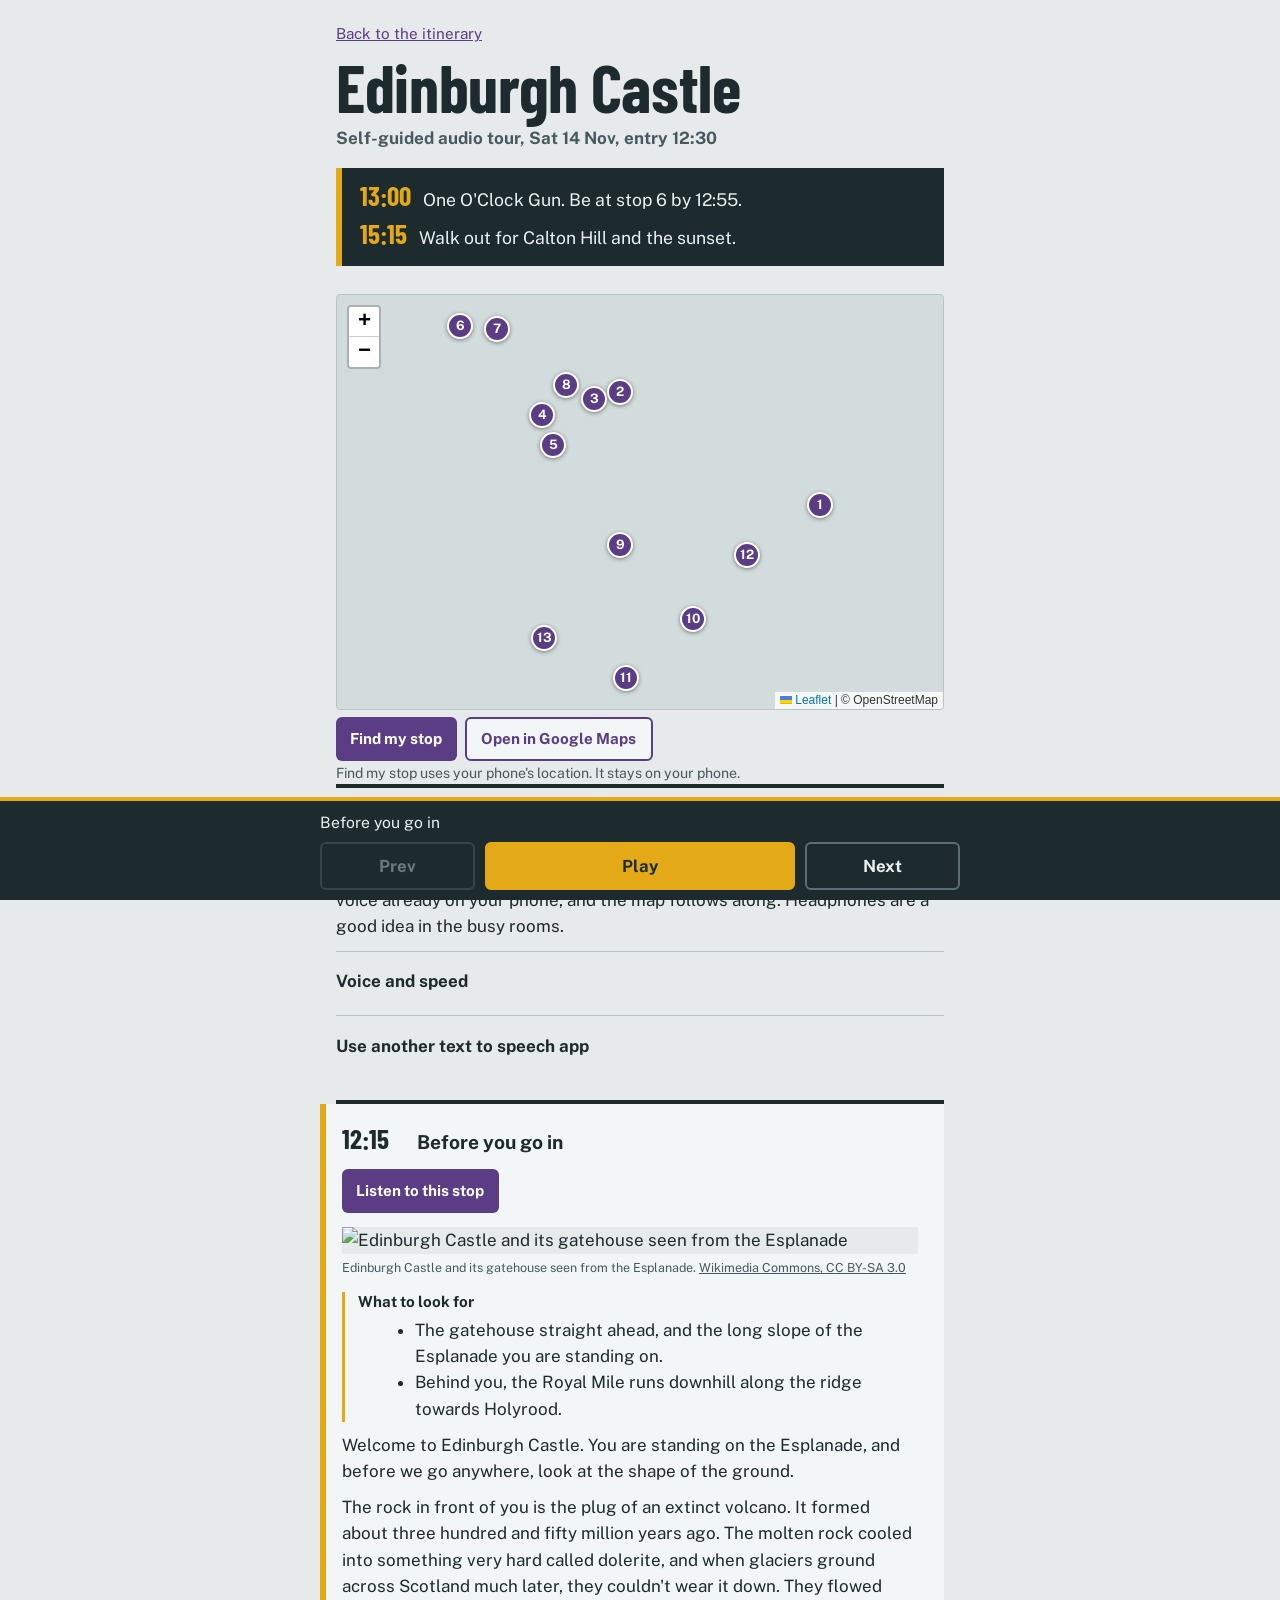
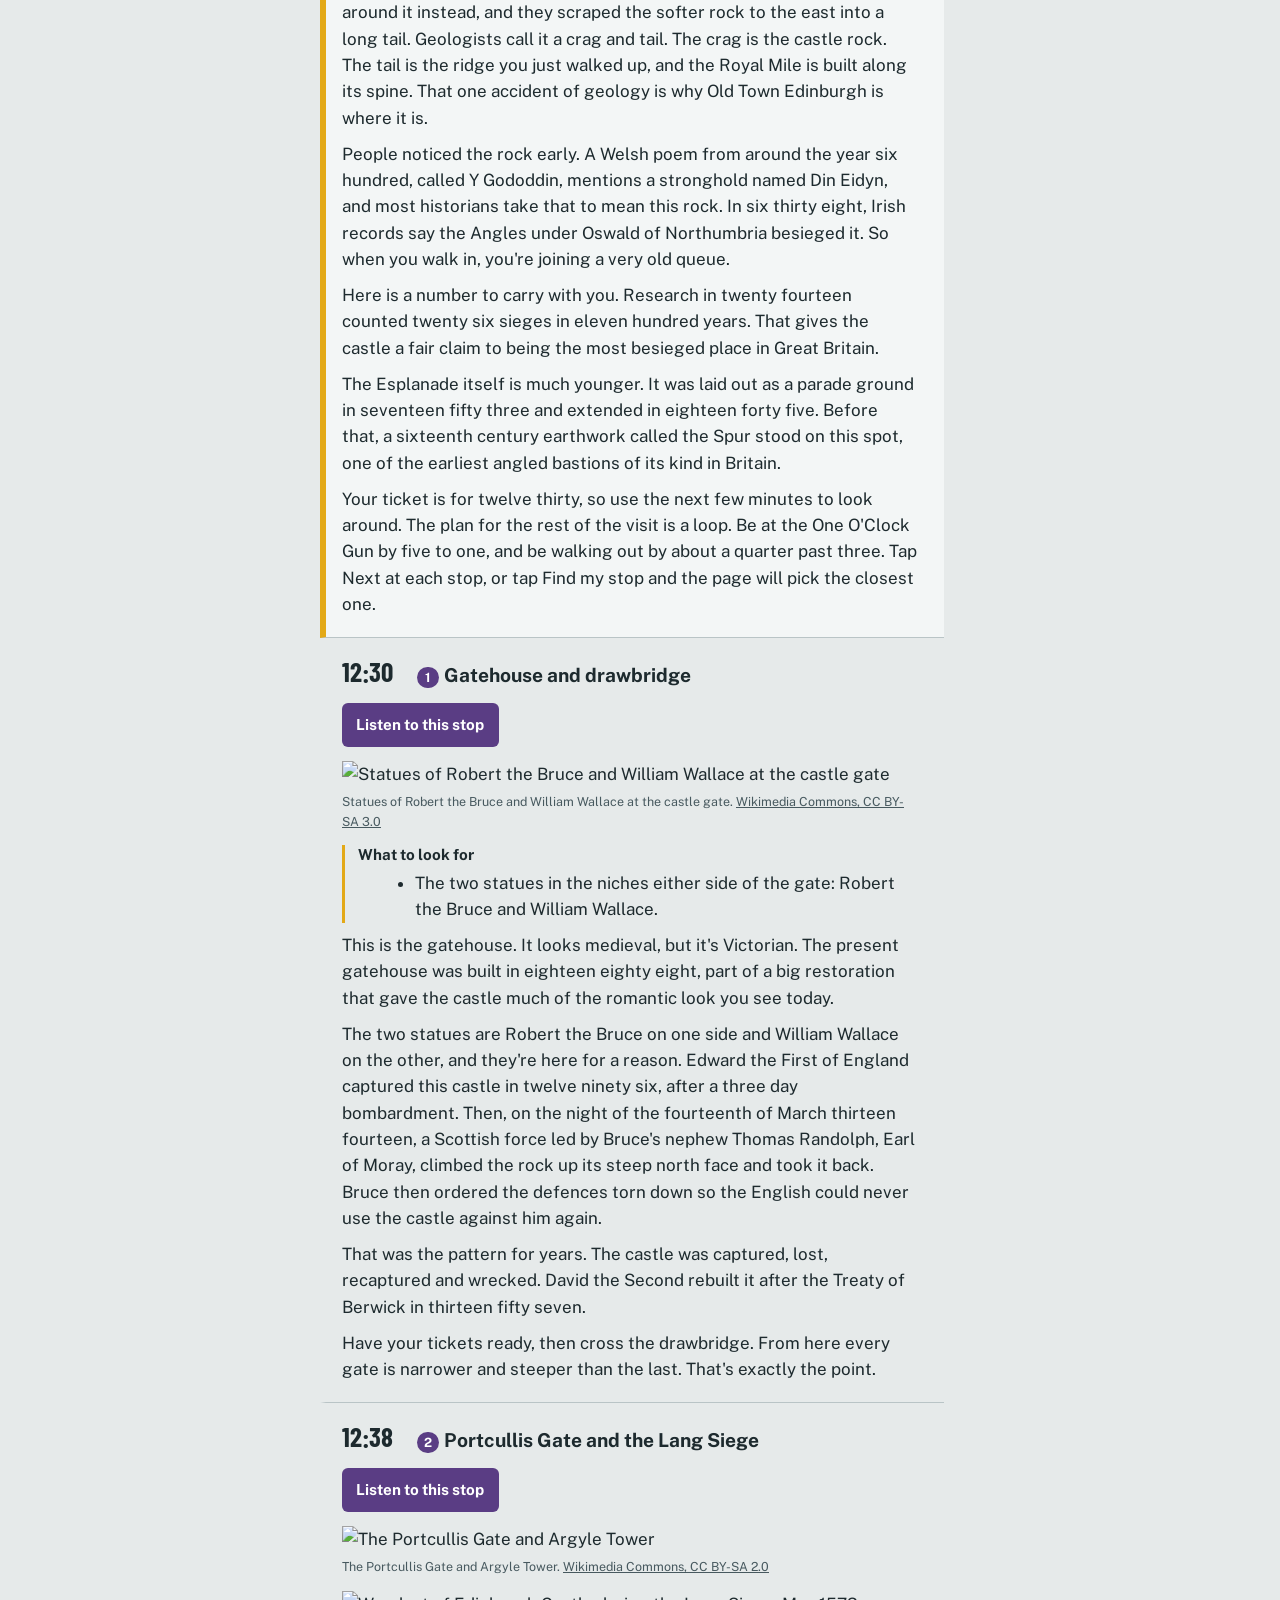
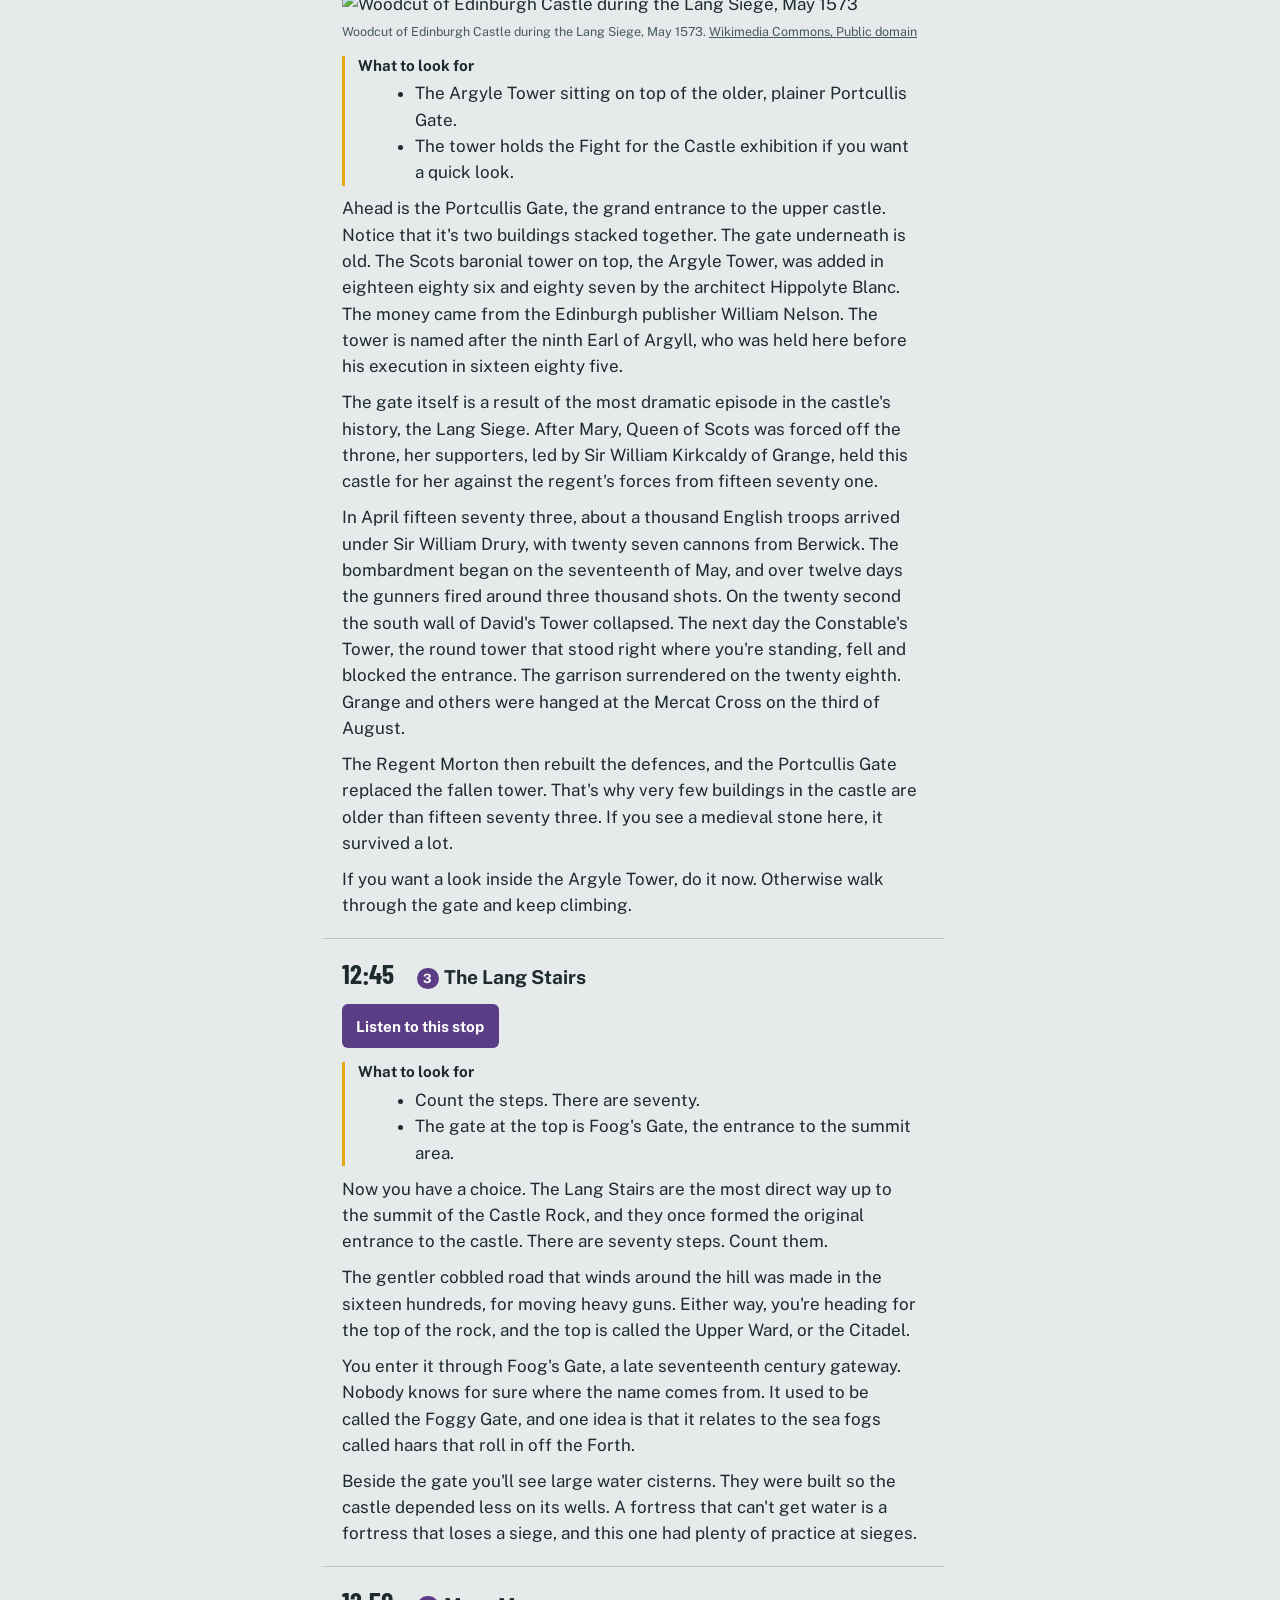
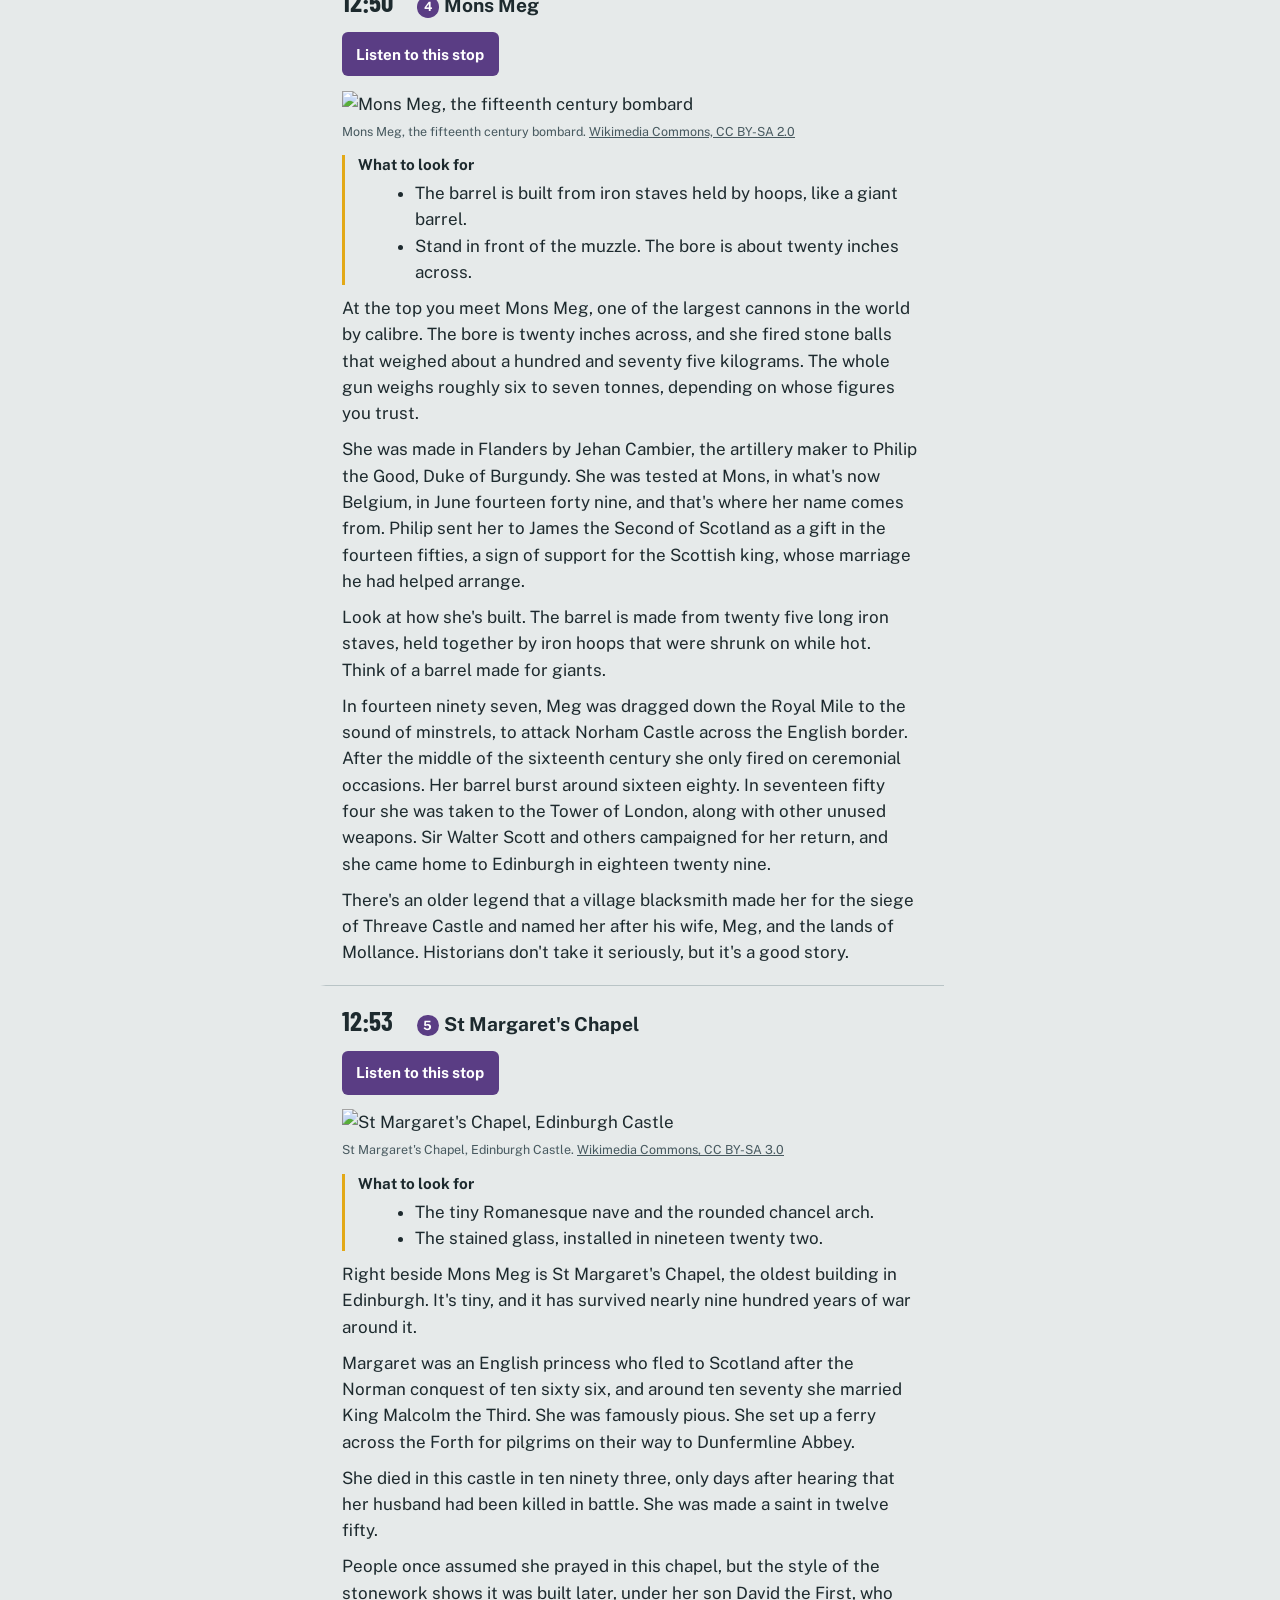
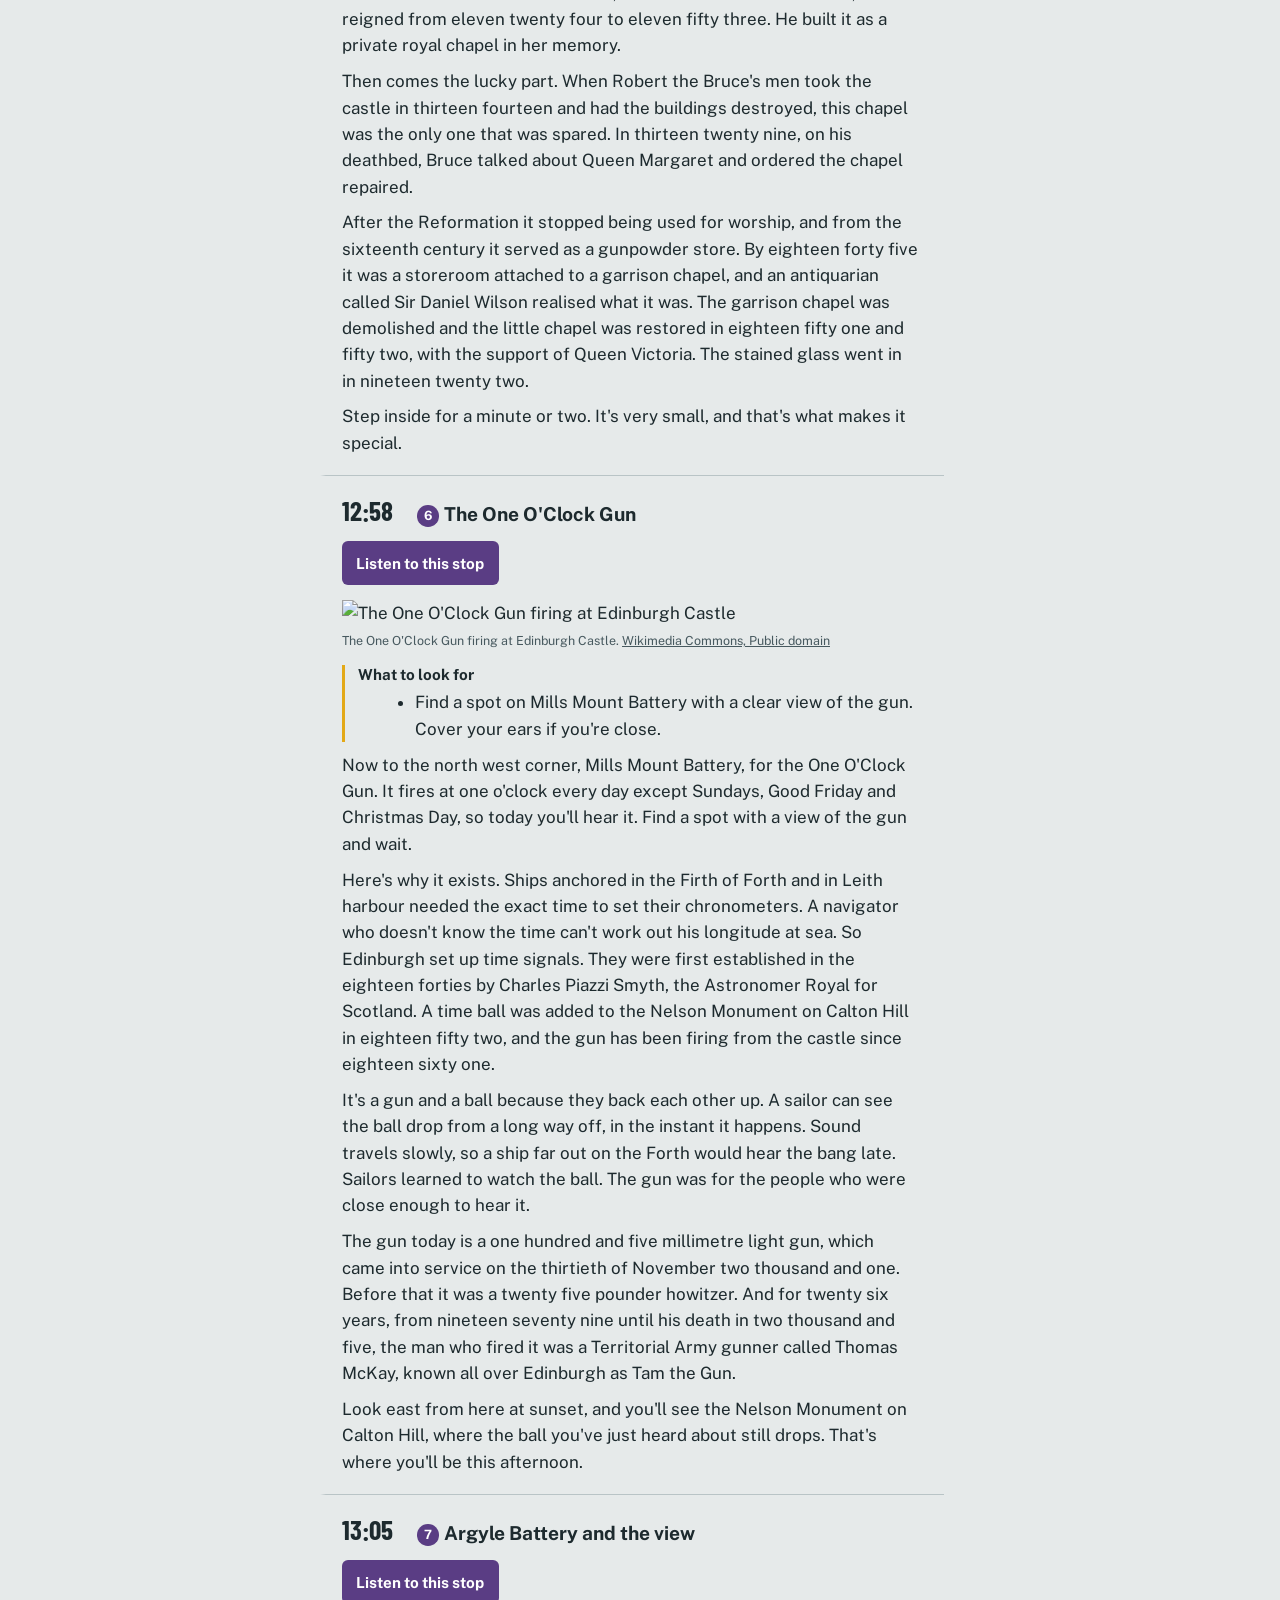
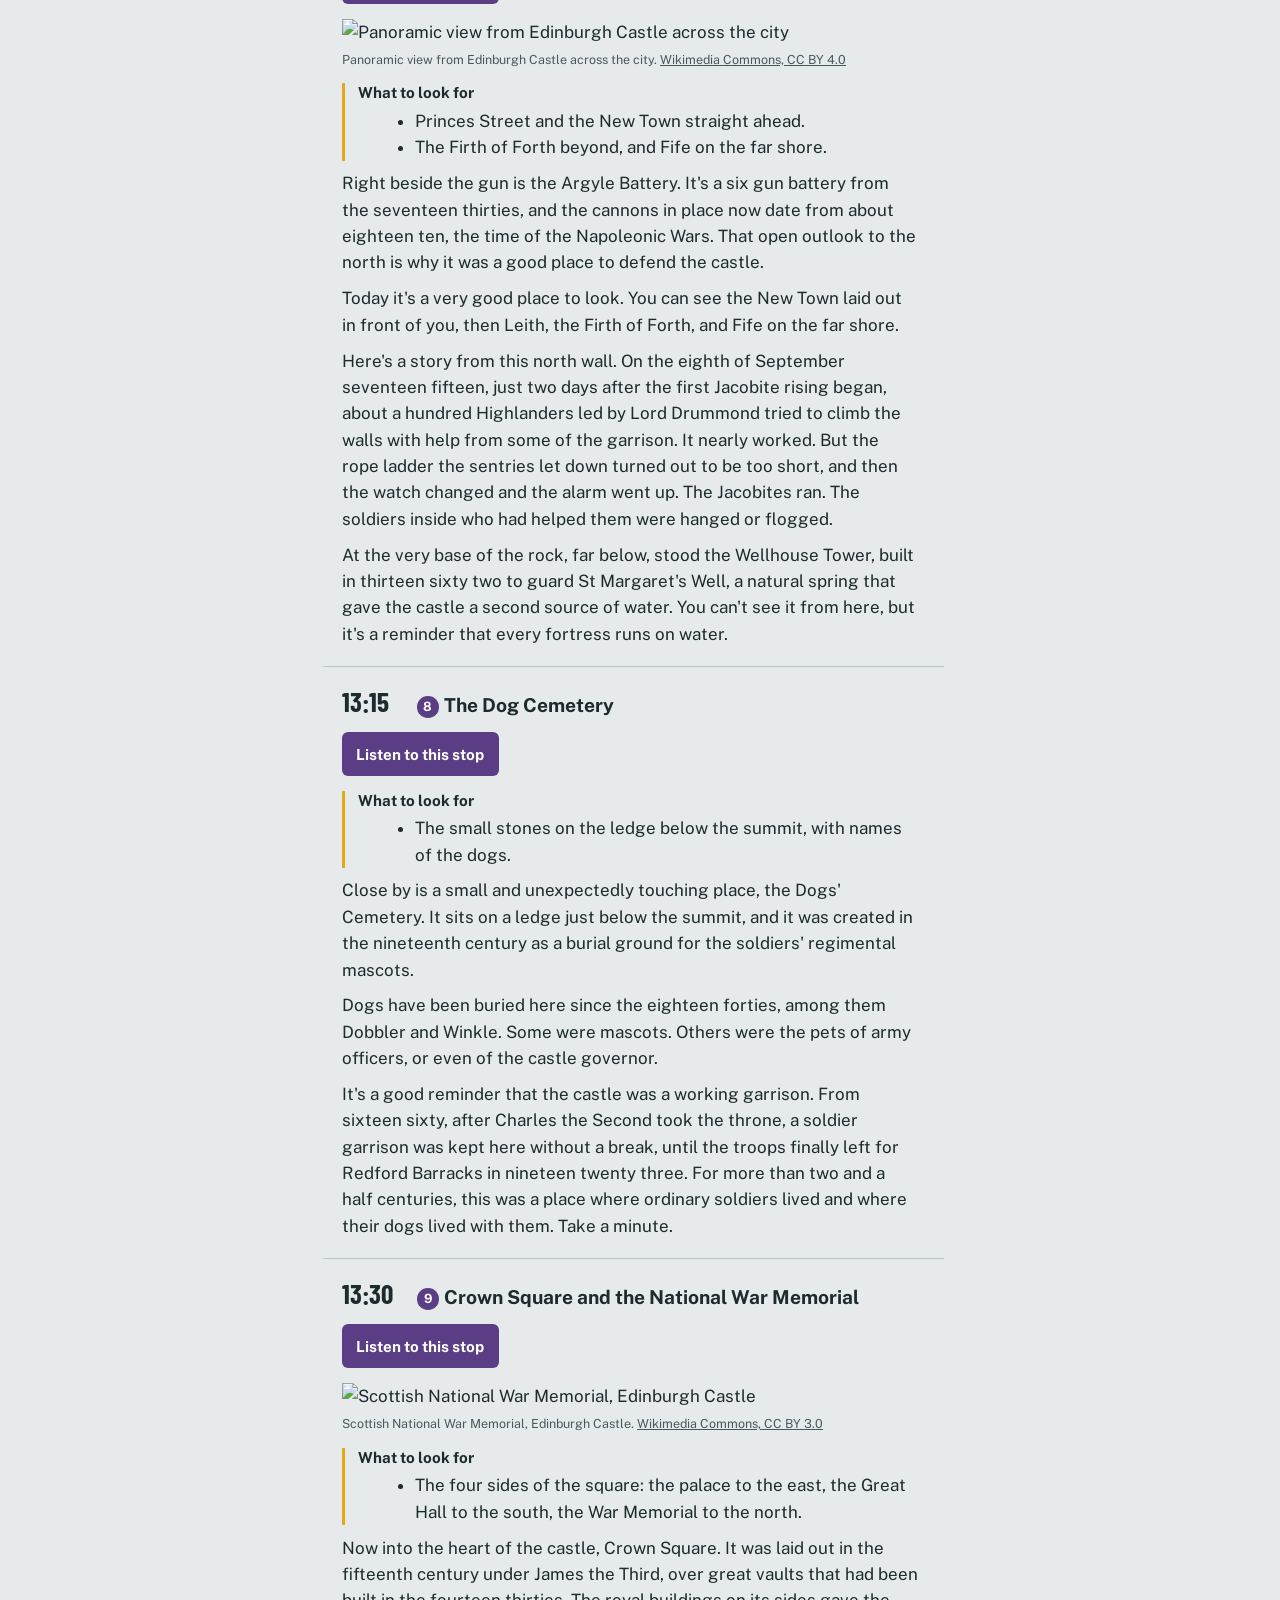
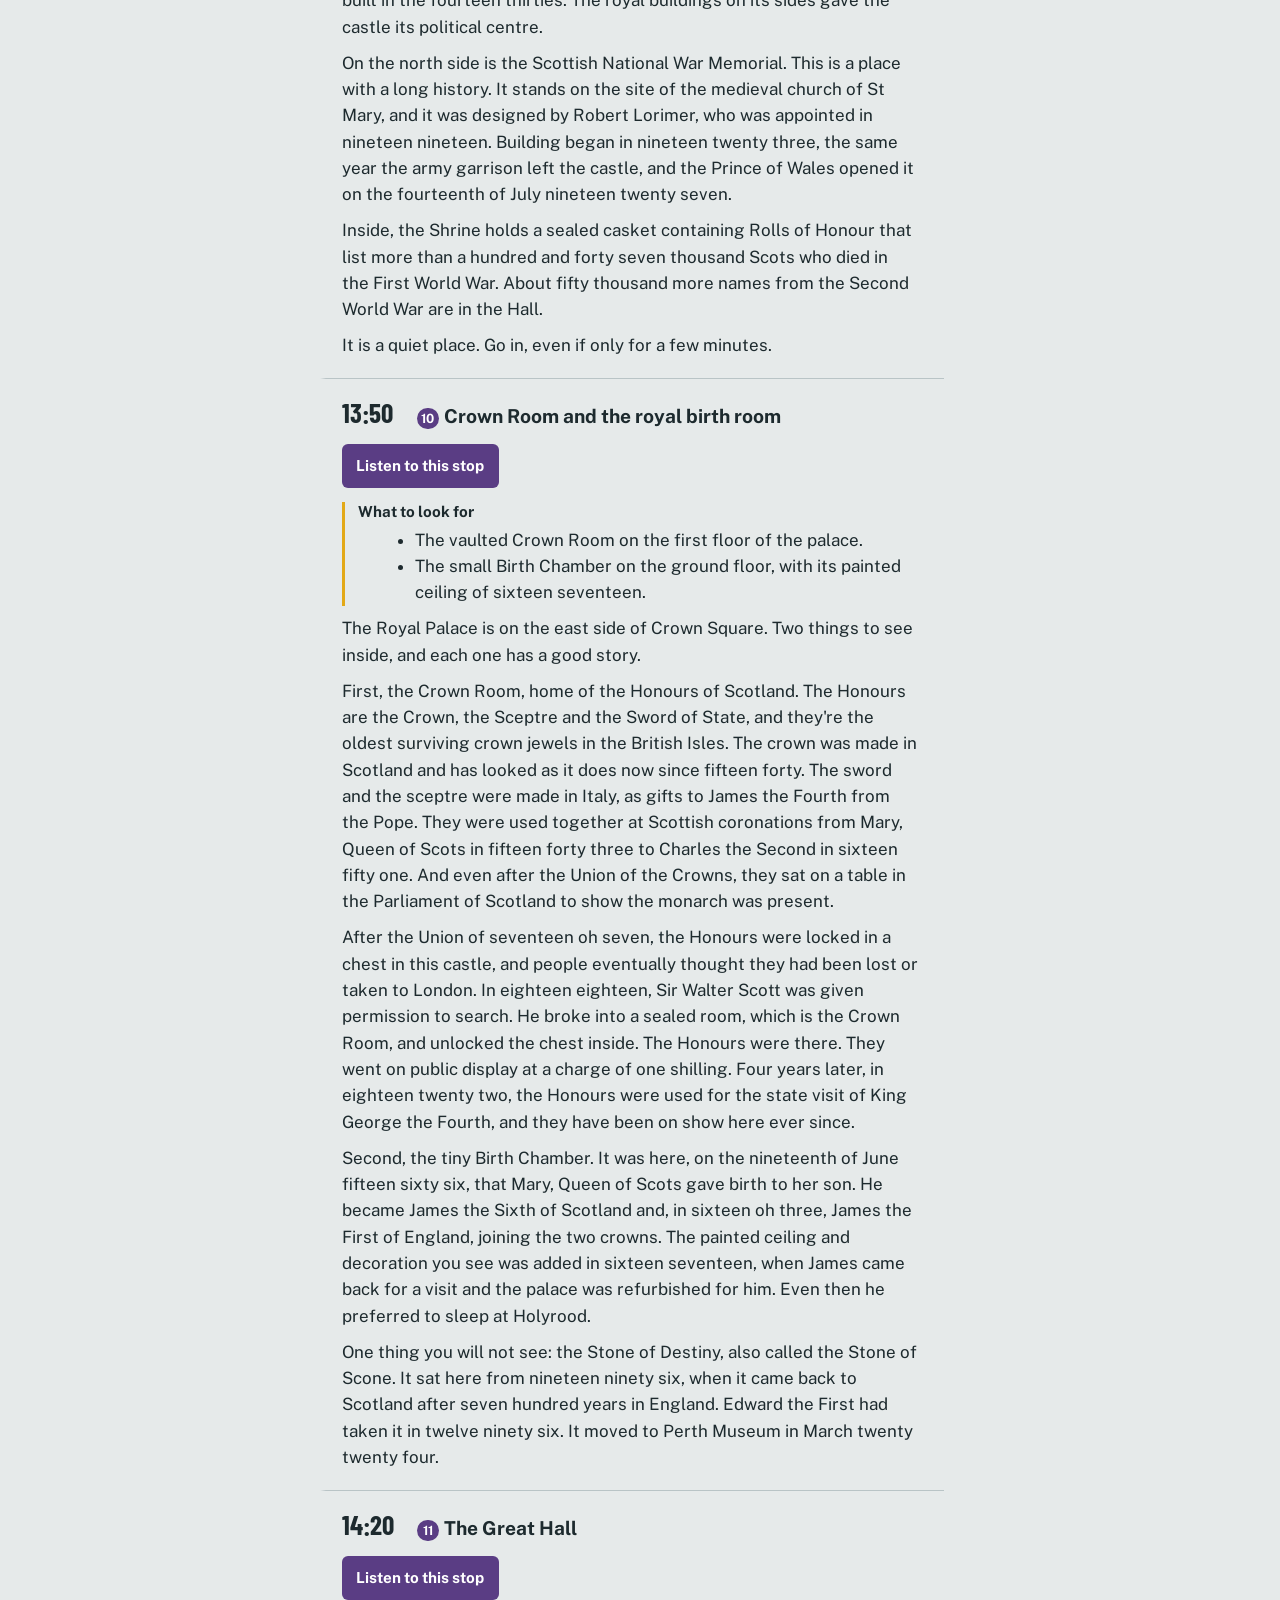
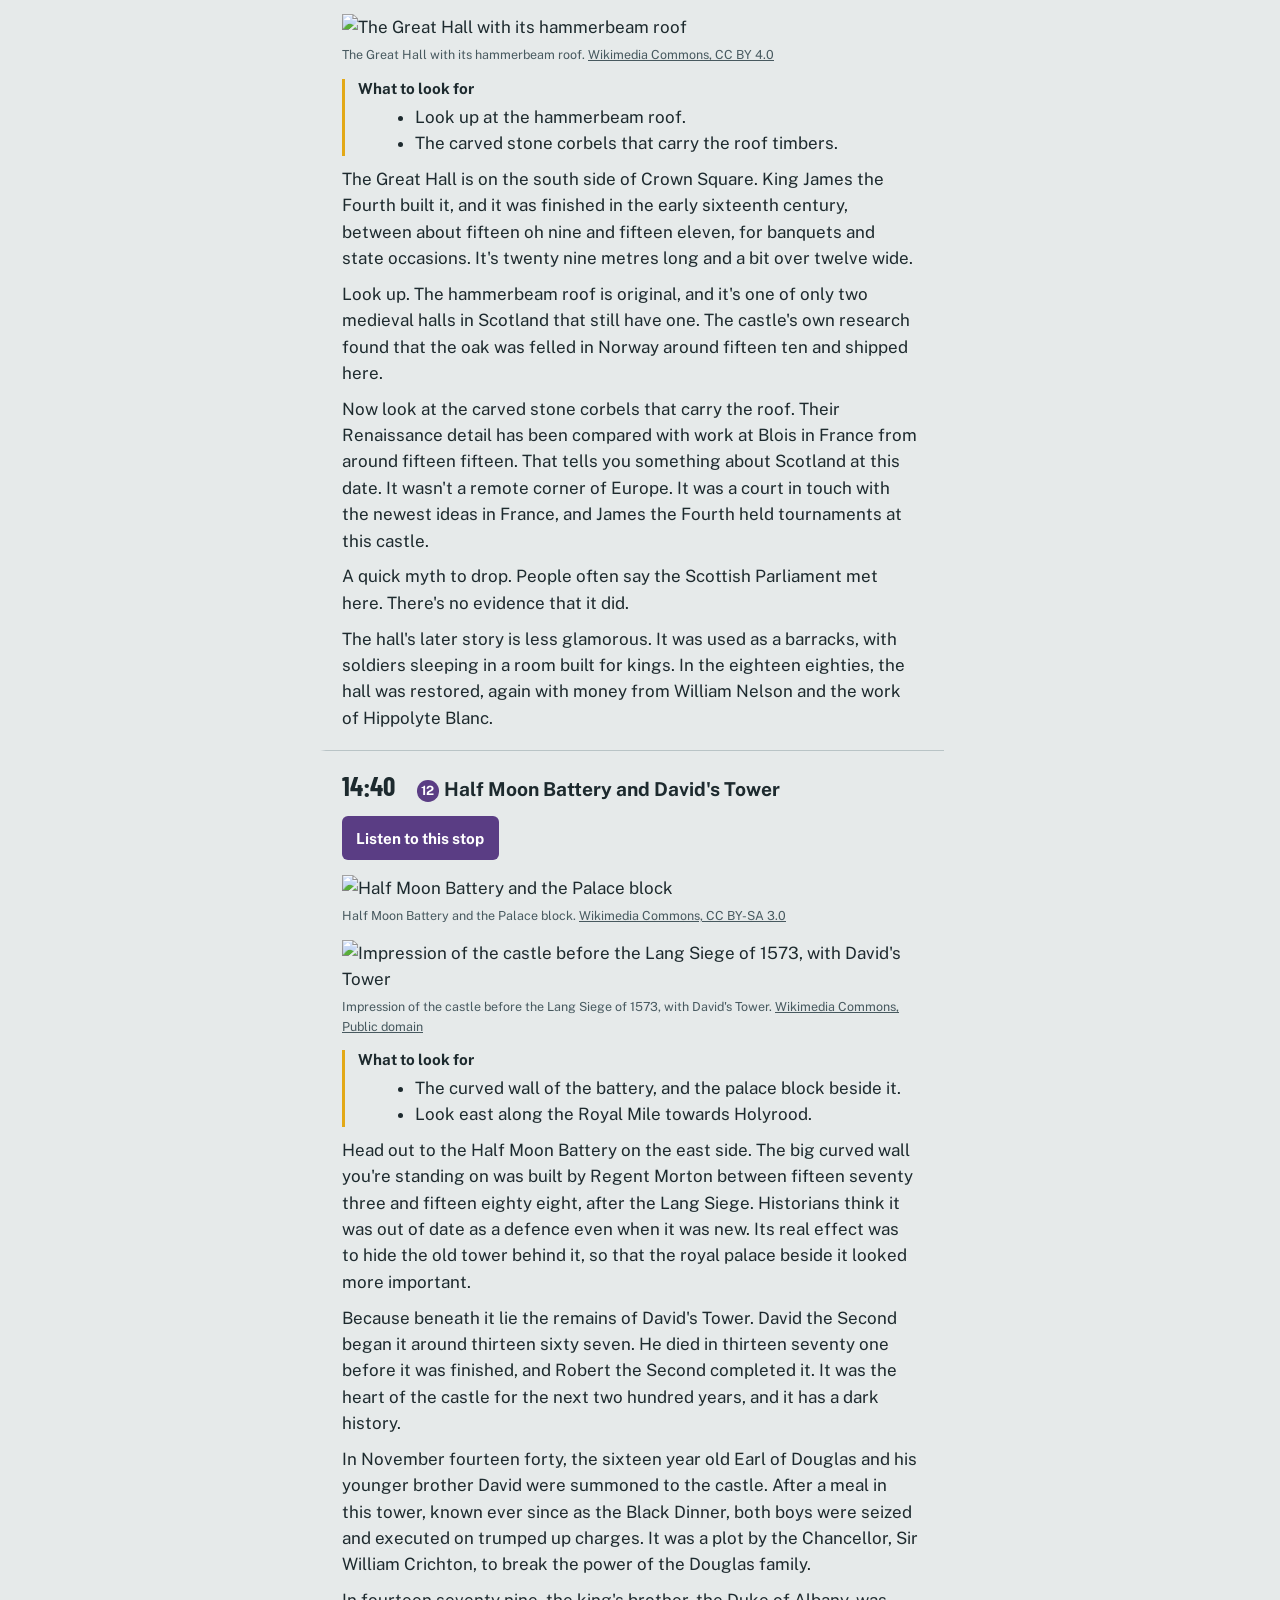
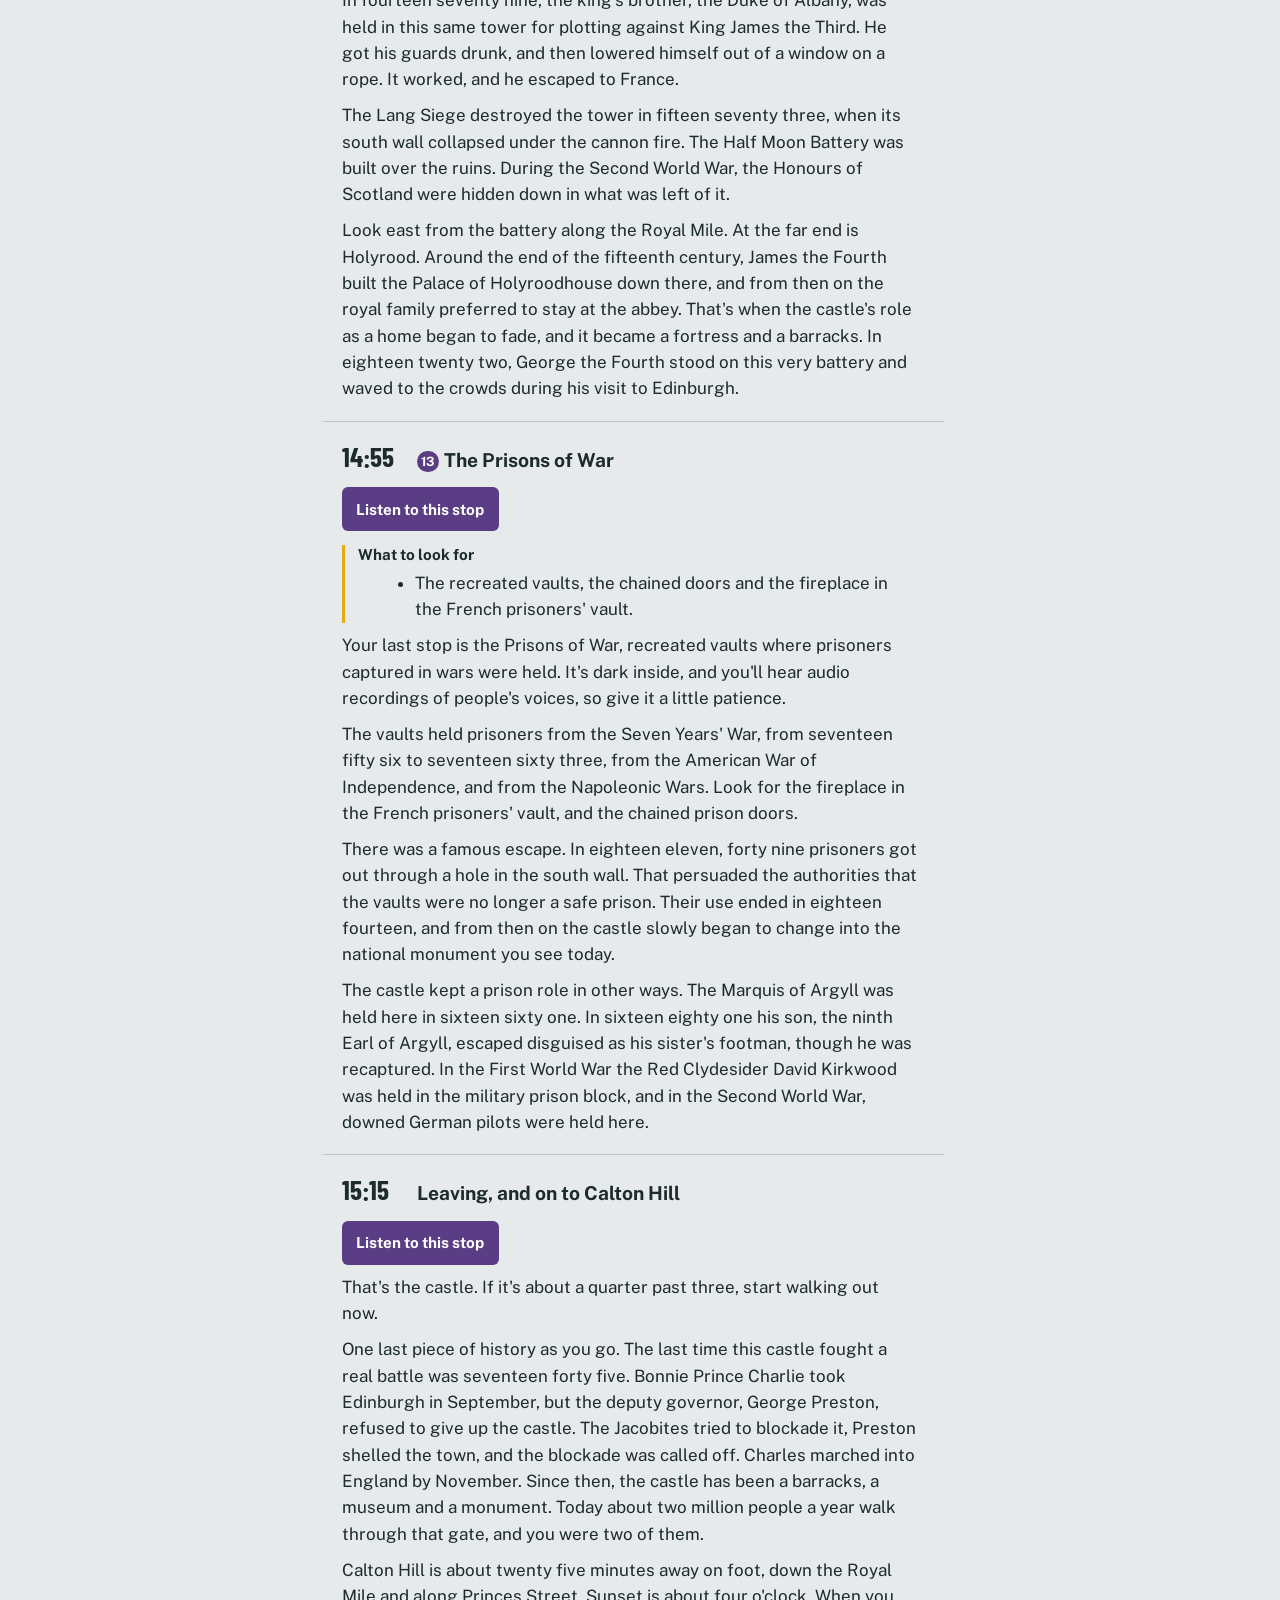
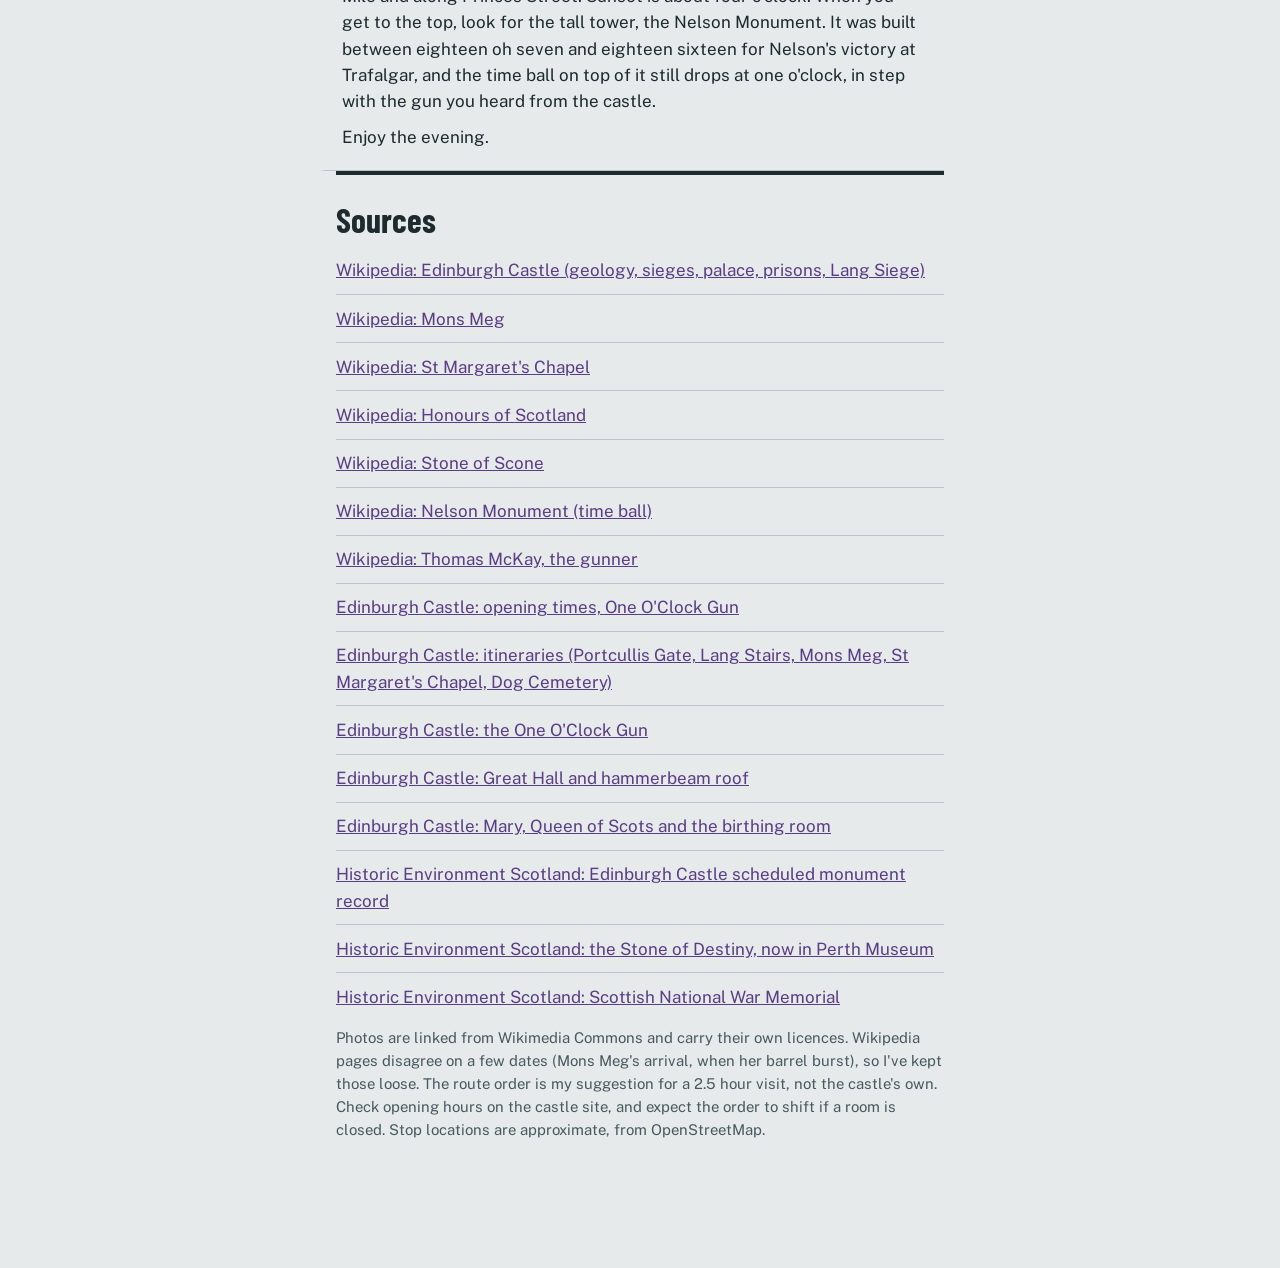
==== commit 80840419: "Castle tour: deeper history, sourced facts, linked Wikimedia photos Co-Authored-By: Claude Sonnet 5." ====
--- a/castle.html
+++ b/castle.html
@@ -67,70 +67,92 @@
 <section class="stops" id="stops">
 <article class="stop" id="s0" data-i="0">
   <header><p class="when">12:15</p><h3>Before you go in</h3></header>
-  <div class="say"><p>Welcome to Edinburgh Castle. You are on the Esplanade, the wide open space in front of the gate, and you are about to climb a volcanic rock that people have lived on since the late Bronze Age.</p><p>Your ticket is for twelve thirty, so use these fifteen minutes to look around. Behind you the Royal Mile runs downhill towards Holyrood. In front of you is the gatehouse.</p><p>The plan for the next two and a half hours is a loop. Be at the One O&#x27;Clock Gun by five to one, and be walking out by about a quarter past three, so you reach Calton Hill before sunset. Tap Next each time you reach a stop, or tap Find my stop and the page will pick the closest one.</p></div>
   <button class="btn listen" type="button" data-i="0">Listen to this stop</button>
+  <figure><img src="https://commons.wikimedia.org/wiki/Special:FilePath/Edinburgh_Castle_from_Esplanade_20211019.jpg?width=900" alt="Edinburgh Castle and its gatehouse seen from the Esplanade" loading="lazy" decoding="async"><figcaption>Edinburgh Castle and its gatehouse seen from the Esplanade. <a href="https://commons.wikimedia.org/wiki/File:Edinburgh_Castle_from_Esplanade_20211019.jpg" target="_blank" rel="noopener">Wikimedia Commons, CC BY-SA 3.0</a></figcaption></figure><div class="look"><h4>What to look for</h4><ul><li>The gatehouse straight ahead, and the long slope of the Esplanade you are standing on.</li><li>Behind you, the Royal Mile runs downhill along the ridge towards Holyrood.</li></ul></div>
+  <div class="say"><p>Welcome to Edinburgh Castle. You are standing on the Esplanade, and before we go anywhere, look at the shape of the ground.</p><p>The rock in front of you is the plug of an extinct volcano. It formed about three hundred and fifty million years ago. The molten rock cooled into something very hard called dolerite, and when glaciers ground across Scotland much later, they couldn&#x27;t wear it down. They flowed around it instead, and they scraped the softer rock to the east into a long tail. Geologists call it a crag and tail. The crag is the castle rock. The tail is the ridge you just walked up, and the Royal Mile is built along its spine. That one accident of geology is why Old Town Edinburgh is where it is.</p><p>People noticed the rock early. A Welsh poem from around the year six hundred, called Y Gododdin, mentions a stronghold named Din Eidyn, and most historians take that to mean this rock. In six thirty eight, Irish records say the Angles under Oswald of Northumbria besieged it. So when you walk in, you&#x27;re joining a very old queue.</p><p>Here is a number to carry with you. Research in twenty fourteen counted twenty six sieges in eleven hundred years. That gives the castle a fair claim to being the most besieged place in Great Britain.</p><p>The Esplanade itself is much younger. It was laid out as a parade ground in seventeen fifty three and extended in eighteen forty five. Before that, a sixteenth century earthwork called the Spur stood on this spot, one of the earliest angled bastions of its kind in Britain.</p><p>Your ticket is for twelve thirty, so use the next few minutes to look around. The plan for the rest of the visit is a loop. Be at the One O&#x27;Clock Gun by five to one, and be walking out by about a quarter past three. Tap Next at each stop, or tap Find my stop and the page will pick the closest one.</p></div>
 </article><article class="stop" id="s1" data-i="1">
   <header><p class="when">12:30</p><h3><span class="pin">1</span>Gatehouse and drawbridge</h3></header>
-  <div class="say"><p>This is the gatehouse. Two statues guard the gate, Robert the Bruce on one side and William Wallace on the other. Have your tickets ready, then cross the drawbridge.</p><p>From here on, every gate is narrower and steeper than the last. That is exactly the point. This place was built to be defended.</p></div>
   <button class="btn listen" type="button" data-i="1">Listen to this stop</button>
+  <figure><img src="https://commons.wikimedia.org/wiki/Special:FilePath/RobertBruceAndWilliamWallace.jpg?width=900" alt="Statues of Robert the Bruce and William Wallace at the castle gate" loading="lazy" decoding="async"><figcaption>Statues of Robert the Bruce and William Wallace at the castle gate. <a href="https://commons.wikimedia.org/wiki/File:RobertBruceAndWilliamWallace.jpg" target="_blank" rel="noopener">Wikimedia Commons, CC BY-SA 3.0</a></figcaption></figure><div class="look"><h4>What to look for</h4><ul><li>The two statues in the niches either side of the gate: Robert the Bruce and William Wallace.</li></ul></div>
+  <div class="say"><p>This is the gatehouse. It looks medieval, but it&#x27;s Victorian. The present gatehouse was built in eighteen eighty eight, part of a big restoration that gave the castle much of the romantic look you see today.</p><p>The two statues are Robert the Bruce on one side and William Wallace on the other, and they&#x27;re here for a reason. Edward the First of England captured this castle in twelve ninety six, after a three day bombardment. Then, on the night of the fourteenth of March thirteen fourteen, a Scottish force led by Bruce&#x27;s nephew Thomas Randolph, Earl of Moray, climbed the rock up its steep north face and took it back. Bruce then ordered the defences torn down so the English could never use the castle against him again.</p><p>That was the pattern for years. The castle was captured, lost, recaptured and wrecked. David the Second rebuilt it after the Treaty of Berwick in thirteen fifty seven.</p><p>Have your tickets ready, then cross the drawbridge. From here every gate is narrower and steeper than the last. That&#x27;s exactly the point.</p></div>
 </article><article class="stop" id="s2" data-i="2">
-  <header><p class="when">12:38</p><h3><span class="pin">2</span>Portcullis Gate and Argyle Tower</h3></header>
-  <div class="say"><p>Ahead is the Portcullis Gate, the grand entrance to the upper castle, with the Argyle Tower above it.</p><p>The exhibition in the tower is called Fight for the Castle. It sits directly above the gateway that was the focus of a daring attack at the end of the siege of thirteen forty one.</p><p>That was one of many sieges. During the Wars of Independence the castle changed hands many times. In thirteen fourteen the Scots retook it in a night raid led by Thomas Randolph, the nephew of Robert the Bruce.</p><p>If you want a quick look inside, do it now. Otherwise walk through the gate and keep climbing.</p></div>
+  <header><p class="when">12:38</p><h3><span class="pin">2</span>Portcullis Gate and the Lang Siege</h3></header>
   <button class="btn listen" type="button" data-i="2">Listen to this stop</button>
+  <figure><img src="https://commons.wikimedia.org/wiki/Special:FilePath/Edinburgh_Castle_Portcullis_Gate.jpg?width=900" alt="The Portcullis Gate and Argyle Tower" loading="lazy" decoding="async"><figcaption>The Portcullis Gate and Argyle Tower. <a href="https://commons.wikimedia.org/wiki/File:Edinburgh_Castle_Portcullis_Gate.jpg" target="_blank" rel="noopener">Wikimedia Commons, CC BY-SA 2.0</a></figcaption></figure><figure><img src="https://commons.wikimedia.org/wiki/Special:FilePath/Edinburgh_Castle_during_the_%27Lang_Siege%27_%28May_1573%29.jpg?width=900" alt="Woodcut of Edinburgh Castle during the Lang Siege, May 1573" loading="lazy" decoding="async"><figcaption>Woodcut of Edinburgh Castle during the Lang Siege, May 1573. <a href="https://commons.wikimedia.org/wiki/File:Edinburgh_Castle_during_the_%27Lang_Siege%27_%28May_1573%29.jpg" target="_blank" rel="noopener">Wikimedia Commons, Public domain</a></figcaption></figure><div class="look"><h4>What to look for</h4><ul><li>The Argyle Tower sitting on top of the older, plainer Portcullis Gate.</li><li>The tower holds the Fight for the Castle exhibition if you want a quick look.</li></ul></div>
+  <div class="say"><p>Ahead is the Portcullis Gate, the grand entrance to the upper castle. Notice that it&#x27;s two buildings stacked together. The gate underneath is old. The Scots baronial tower on top, the Argyle Tower, was added in eighteen eighty six and eighty seven by the architect Hippolyte Blanc. The money came from the Edinburgh publisher William Nelson. The tower is named after the ninth Earl of Argyll, who was held here before his execution in sixteen eighty five.</p><p>The gate itself is a result of the most dramatic episode in the castle&#x27;s history, the Lang Siege. After Mary, Queen of Scots was forced off the throne, her supporters, led by Sir William Kirkcaldy of Grange, held this castle for her against the regent&#x27;s forces from fifteen seventy one.</p><p>In April fifteen seventy three, about a thousand English troops arrived under Sir William Drury, with twenty seven cannons from Berwick. The bombardment began on the seventeenth of May, and over twelve days the gunners fired around three thousand shots. On the twenty second the south wall of David&#x27;s Tower collapsed. The next day the Constable&#x27;s Tower, the round tower that stood right where you&#x27;re standing, fell and blocked the entrance. The garrison surrendered on the twenty eighth. Grange and others were hanged at the Mercat Cross on the third of August.</p><p>The Regent Morton then rebuilt the defences, and the Portcullis Gate replaced the fallen tower. That&#x27;s why very few buildings in the castle are older than fifteen seventy three. If you see a medieval stone here, it survived a lot.</p><p>If you want a look inside the Argyle Tower, do it now. Otherwise walk through the gate and keep climbing.</p></div>
 </article><article class="stop" id="s3" data-i="3">
   <header><p class="when">12:45</p><h3><span class="pin">3</span>The Lang Stairs</h3></header>
-  <div class="say"><p>Now you have a choice. The Lang Stairs are the most direct route to the summit of the Castle Rock, and they once formed the original entrance to the castle. There are seventy steps. Count them.</p><p>The gentler cobbled road that winds around the hill was made in the sixteen hundreds, for moving heavy guns. Either way, you are heading for the top of the rock.</p></div>
   <button class="btn listen" type="button" data-i="3">Listen to this stop</button>
+  <div class="look"><h4>What to look for</h4><ul><li>Count the steps. There are seventy.</li><li>The gate at the top is Foog&#x27;s Gate, the entrance to the summit area.</li></ul></div>
+  <div class="say"><p>Now you have a choice. The Lang Stairs are the most direct way up to the summit of the Castle Rock, and they once formed the original entrance to the castle. There are seventy steps. Count them.</p><p>The gentler cobbled road that winds around the hill was made in the sixteen hundreds, for moving heavy guns. Either way, you&#x27;re heading for the top of the rock, and the top is called the Upper Ward, or the Citadel.</p><p>You enter it through Foog&#x27;s Gate, a late seventeenth century gateway. Nobody knows for sure where the name comes from. It used to be called the Foggy Gate, and one idea is that it relates to the sea fogs called haars that roll in off the Forth.</p><p>Beside the gate you&#x27;ll see large water cisterns. They were built so the castle depended less on its wells. A fortress that can&#x27;t get water is a fortress that loses a siege, and this one had plenty of practice at sieges.</p></div>
 </article><article class="stop" id="s4" data-i="4">
   <header><p class="when">12:50</p><h3><span class="pin">4</span>Mons Meg</h3></header>
-  <div class="say"><p>At the top you meet Mons Meg, a siege gun that weighs about six tonnes. She was made in Mons, in what is now Belgium, in fourteen forty nine, and sent to King James the Second of Scotland in fourteen fifty seven.</p><p>Stand in front of the barrel and imagine what it could do to a wall.</p></div>
   <button class="btn listen" type="button" data-i="4">Listen to this stop</button>
+  <figure><img src="https://commons.wikimedia.org/wiki/Special:FilePath/Mons_Meg%2C_Medieval_Bombard%2C_Edinburgh%2C_Scotland._Pic_01.jpg?width=900" alt="Mons Meg, the fifteenth century bombard" loading="lazy" decoding="async"><figcaption>Mons Meg, the fifteenth century bombard. <a href="https://commons.wikimedia.org/wiki/File:Mons_Meg%2C_Medieval_Bombard%2C_Edinburgh%2C_Scotland._Pic_01.jpg" target="_blank" rel="noopener">Wikimedia Commons, CC BY-SA 2.0</a></figcaption></figure><div class="look"><h4>What to look for</h4><ul><li>The barrel is built from iron staves held by hoops, like a giant barrel.</li><li>Stand in front of the muzzle. The bore is about twenty inches across.</li></ul></div>
+  <div class="say"><p>At the top you meet Mons Meg, one of the largest cannons in the world by calibre. The bore is twenty inches across, and she fired stone balls that weighed about a hundred and seventy five kilograms. The whole gun weighs roughly six to seven tonnes, depending on whose figures you trust.</p><p>She was made in Flanders by Jehan Cambier, the artillery maker to Philip the Good, Duke of Burgundy. She was tested at Mons, in what&#x27;s now Belgium, in June fourteen forty nine, and that&#x27;s where her name comes from. Philip sent her to James the Second of Scotland as a gift in the fourteen fifties, a sign of support for the Scottish king, whose marriage he had helped arrange.</p><p>Look at how she&#x27;s built. The barrel is made from twenty five long iron staves, held together by iron hoops that were shrunk on while hot. Think of a barrel made for giants.</p><p>In fourteen ninety seven, Meg was dragged down the Royal Mile to the sound of minstrels, to attack Norham Castle across the English border. After the middle of the sixteenth century she only fired on ceremonial occasions. Her barrel burst around sixteen eighty. In seventeen fifty four she was taken to the Tower of London, along with other unused weapons. Sir Walter Scott and others campaigned for her return, and she came home to Edinburgh in eighteen twenty nine.</p><p>There&#x27;s an older legend that a village blacksmith made her for the siege of Threave Castle and named her after his wife, Meg, and the lands of Mollance. Historians don&#x27;t take it seriously, but it&#x27;s a good story.</p></div>
 </article><article class="stop" id="s5" data-i="5">
   <header><p class="when">12:53</p><h3><span class="pin">5</span>St Margaret&#x27;s Chapel</h3></header>
-  <div class="say"><p>Right beside Mons Meg is St Margaret&#x27;s Chapel, the oldest building in Edinburgh.</p><p>King David the First had this tiny chapel built around eleven thirty, in memory of his mother. For a time it was the only part of the castle left standing.</p><p>The outside is plain. Inside, look for the ornate original arches and the stained glass windows from the nineteen twenties. It is small, so a minute or two is enough.</p></div>
   <button class="btn listen" type="button" data-i="5">Listen to this stop</button>
+  <figure><img src="https://commons.wikimedia.org/wiki/Special:FilePath/St_Margarets_Chapel.JPG?width=900" alt="St Margaret&#x27;s Chapel, Edinburgh Castle" loading="lazy" decoding="async"><figcaption>St Margaret&#x27;s Chapel, Edinburgh Castle. <a href="https://commons.wikimedia.org/wiki/File:St_Margarets_Chapel.JPG" target="_blank" rel="noopener">Wikimedia Commons, CC BY-SA 3.0</a></figcaption></figure><div class="look"><h4>What to look for</h4><ul><li>The tiny Romanesque nave and the rounded chancel arch.</li><li>The stained glass, installed in nineteen twenty two.</li></ul></div>
+  <div class="say"><p>Right beside Mons Meg is St Margaret&#x27;s Chapel, the oldest building in Edinburgh. It&#x27;s tiny, and it has survived nearly nine hundred years of war around it.</p><p>Margaret was an English princess who fled to Scotland after the Norman conquest of ten sixty six, and around ten seventy she married King Malcolm the Third. She was famously pious. She set up a ferry across the Forth for pilgrims on their way to Dunfermline Abbey.</p><p>She died in this castle in ten ninety three, only days after hearing that her husband had been killed in battle. She was made a saint in twelve fifty.</p><p>People once assumed she prayed in this chapel, but the style of the stonework shows it was built later, under her son David the First, who reigned from eleven twenty four to eleven fifty three. He built it as a private royal chapel in her memory.</p><p>Then comes the lucky part. When Robert the Bruce&#x27;s men took the castle in thirteen fourteen and had the buildings destroyed, this chapel was the only one that was spared. In thirteen twenty nine, on his deathbed, Bruce talked about Queen Margaret and ordered the chapel repaired.</p><p>After the Reformation it stopped being used for worship, and from the sixteenth century it served as a gunpowder store. By eighteen forty five it was a storeroom attached to a garrison chapel, and an antiquarian called Sir Daniel Wilson realised what it was. The garrison chapel was demolished and the little chapel was restored in eighteen fifty one and fifty two, with the support of Queen Victoria. The stained glass went in in nineteen twenty two.</p><p>Step inside for a minute or two. It&#x27;s very small, and that&#x27;s what makes it special.</p></div>
 </article><article class="stop" id="s6" data-i="6">
   <header><p class="when">12:58</p><h3><span class="pin">6</span>The One O&#x27;Clock Gun</h3></header>
-  <div class="say"><p>Now to the north west corner, Mills Mount Battery, for the One O&#x27;Clock Gun. It fires at one o&#x27;clock every day except Sundays, Good Friday and Christmas Day, so today you will hear it. Find a spot with a view of the gun and wait.</p><p>It is a one hundred and five millimetre field gun, and it has been fired since eighteen sixty one as a time signal for ships in the Firth of Forth. The bang takes about ten seconds to reach Leith, and longer to reach ships out at sea.</p><p>It was meant to back up a visual signal, a time ball on the Nelson Monument on Calton Hill, which was installed in eighteen fifty two. That is where you will be at sunset.</p><p>Cover your ears if you are standing close. It is louder than you expect.</p></div>
   <button class="btn listen" type="button" data-i="6">Listen to this stop</button>
+  <figure><img src="https://commons.wikimedia.org/wiki/Special:FilePath/One_OClock_Gun.JPG?width=900" alt="The One O&#x27;Clock Gun firing at Edinburgh Castle" loading="lazy" decoding="async"><figcaption>The One O&#x27;Clock Gun firing at Edinburgh Castle. <a href="https://commons.wikimedia.org/wiki/File:One_OClock_Gun.JPG" target="_blank" rel="noopener">Wikimedia Commons, Public domain</a></figcaption></figure><div class="look"><h4>What to look for</h4><ul><li>Find a spot on Mills Mount Battery with a clear view of the gun. Cover your ears if you&#x27;re close.</li></ul></div>
+  <div class="say"><p>Now to the north west corner, Mills Mount Battery, for the One O&#x27;Clock Gun. It fires at one o&#x27;clock every day except Sundays, Good Friday and Christmas Day, so today you&#x27;ll hear it. Find a spot with a view of the gun and wait.</p><p>Here&#x27;s why it exists. Ships anchored in the Firth of Forth and in Leith harbour needed the exact time to set their chronometers. A navigator who doesn&#x27;t know the time can&#x27;t work out his longitude at sea. So Edinburgh set up time signals. They were first established in the eighteen forties by Charles Piazzi Smyth, the Astronomer Royal for Scotland. A time ball was added to the Nelson Monument on Calton Hill in eighteen fifty two, and the gun has been firing from the castle since eighteen sixty one.</p><p>It&#x27;s a gun and a ball because they back each other up. A sailor can see the ball drop from a long way off, in the instant it happens. Sound travels slowly, so a ship far out on the Forth would hear the bang late. Sailors learned to watch the ball. The gun was for the people who were close enough to hear it.</p><p>The gun today is a one hundred and five millimetre light gun, which came into service on the thirtieth of November two thousand and one. Before that it was a twenty five pounder howitzer. And for twenty six years, from nineteen seventy nine until his death in two thousand and five, the man who fired it was a Territorial Army gunner called Thomas McKay, known all over Edinburgh as Tam the Gun.</p><p>Look east from here at sunset, and you&#x27;ll see the Nelson Monument on Calton Hill, where the ball you&#x27;ve just heard about still drops. That&#x27;s where you&#x27;ll be this afternoon.</p></div>
 </article><article class="stop" id="s7" data-i="7">
   <header><p class="when">13:05</p><h3><span class="pin">7</span>Argyle Battery and the view</h3></header>
-  <div class="say"><p>Right beside the gun is the Argyle Battery. It is a six gun battery built in the seventeen thirties, and the cannons in place today date from about eighteen ten, the time of the Napoleonic Wars. Its open outlook to the north made it a good place to defend the castle.</p><p>Today it is a very good place to look. You can see the New Town laid out in front of you, Leith, the Firth of Forth, and Fife on the far shore.</p></div>
   <button class="btn listen" type="button" data-i="7">Listen to this stop</button>
+  <figure><img src="https://commons.wikimedia.org/wiki/Special:FilePath/Panoramic_view_from_Edinburgh_Castle%2C_June_2024.jpg?width=900" alt="Panoramic view from Edinburgh Castle across the city" loading="lazy" decoding="async"><figcaption>Panoramic view from Edinburgh Castle across the city. <a href="https://commons.wikimedia.org/wiki/File:Panoramic_view_from_Edinburgh_Castle%2C_June_2024.jpg" target="_blank" rel="noopener">Wikimedia Commons, CC BY 4.0</a></figcaption></figure><div class="look"><h4>What to look for</h4><ul><li>Princes Street and the New Town straight ahead.</li><li>The Firth of Forth beyond, and Fife on the far shore.</li></ul></div>
+  <div class="say"><p>Right beside the gun is the Argyle Battery. It&#x27;s a six gun battery from the seventeen thirties, and the cannons in place now date from about eighteen ten, the time of the Napoleonic Wars. That open outlook to the north is why it was a good place to defend the castle.</p><p>Today it&#x27;s a very good place to look. You can see the New Town laid out in front of you, then Leith, the Firth of Forth, and Fife on the far shore.</p><p>Here&#x27;s a story from this north wall. On the eighth of September seventeen fifteen, just two days after the first Jacobite rising began, about a hundred Highlanders led by Lord Drummond tried to climb the walls with help from some of the garrison. It nearly worked. But the rope ladder the sentries let down turned out to be too short, and then the watch changed and the alarm went up. The Jacobites ran. The soldiers inside who had helped them were hanged or flogged.</p><p>At the very base of the rock, far below, stood the Wellhouse Tower, built in thirteen sixty two to guard St Margaret&#x27;s Well, a natural spring that gave the castle a second source of water. You can&#x27;t see it from here, but it&#x27;s a reminder that every fortress runs on water.</p></div>
 </article><article class="stop" id="s8" data-i="8">
   <header><p class="when">13:15</p><h3><span class="pin">8</span>The Dog Cemetery</h3></header>
-  <div class="say"><p>Close by is a small and unexpectedly touching place, the Dog Cemetery. Dogs have been buried here since the eighteen forties, among them Dobbler and Winkle.</p><p>Some of them were regimental mascots. Others were the pets of army officers, or even of the castle governor. Take a minute.</p></div>
   <button class="btn listen" type="button" data-i="8">Listen to this stop</button>
+  <div class="look"><h4>What to look for</h4><ul><li>The small stones on the ledge below the summit, with names of the dogs.</li></ul></div>
+  <div class="say"><p>Close by is a small and unexpectedly touching place, the Dogs&#x27; Cemetery. It sits on a ledge just below the summit, and it was created in the nineteenth century as a burial ground for the soldiers&#x27; regimental mascots.</p><p>Dogs have been buried here since the eighteen forties, among them Dobbler and Winkle. Some were mascots. Others were the pets of army officers, or even of the castle governor.</p><p>It&#x27;s a good reminder that the castle was a working garrison. From sixteen sixty, after Charles the Second took the throne, a soldier garrison was kept here without a break, until the troops finally left for Redford Barracks in nineteen twenty three. For more than two and a half centuries, this was a place where ordinary soldiers lived and where their dogs lived with them. Take a minute.</p></div>
 </article><article class="stop" id="s9" data-i="9">
   <header><p class="when">13:30</p><h3><span class="pin">9</span>Crown Square and the National War Memorial</h3></header>
-  <div class="say"><p>Now into the heart of the castle, Crown Square. King James the Fourth finished this courtyard in the early fifteen hundreds, enclosed on all four sides by royal buildings.</p><p>On the north side is the Scottish National War Memorial, in what was once a barracks block. Robert Lorimer designed it, and it opened in nineteen twenty seven. Its Rolls of Honour carry the names of Scots servicemen, servicewomen and civilians who died in wars since nineteen fourteen.</p><p>It is a quiet place. Go in, even if only for a few minutes.</p></div>
   <button class="btn listen" type="button" data-i="9">Listen to this stop</button>
+  <figure><img src="https://commons.wikimedia.org/wiki/Special:FilePath/EdinburghSNWM.JPG?width=900" alt="Scottish National War Memorial, Edinburgh Castle" loading="lazy" decoding="async"><figcaption>Scottish National War Memorial, Edinburgh Castle. <a href="https://commons.wikimedia.org/wiki/File:EdinburghSNWM.JPG" target="_blank" rel="noopener">Wikimedia Commons, CC BY 3.0</a></figcaption></figure><div class="look"><h4>What to look for</h4><ul><li>The four sides of the square: the palace to the east, the Great Hall to the south, the War Memorial to the north.</li></ul></div>
+  <div class="say"><p>Now into the heart of the castle, Crown Square. It was laid out in the fifteenth century under James the Third, over great vaults that had been built in the fourteen thirties. The royal buildings on its sides gave the castle its political centre.</p><p>On the north side is the Scottish National War Memorial. This is a place with a long history. It stands on the site of the medieval church of St Mary, and it was designed by Robert Lorimer, who was appointed in nineteen nineteen. Building began in nineteen twenty three, the same year the army garrison left the castle, and the Prince of Wales opened it on the fourteenth of July nineteen twenty seven.</p><p>Inside, the Shrine holds a sealed casket containing Rolls of Honour that list more than a hundred and forty seven thousand Scots who died in the First World War. About fifty thousand more names from the Second World War are in the Hall.</p><p>It is a quiet place. Go in, even if only for a few minutes.</p></div>
 </article><article class="stop" id="s10" data-i="10">
-  <header><p class="when">13:50</p><h3><span class="pin">10</span>Crown Room and the royal birthing room</h3></header>
-  <div class="say"><p>The Royal Palace is on the east side of Crown Square. Two things to see inside.</p><p>First, the Crown Room, home of the Honours of Scotland. That is the Crown, the Sceptre, the Sword of State, and the Belt and Scabbard. During the Second World War they were hidden deep in the ruins of David&#x27;s Tower, which you will visit shortly.</p><p>Second, the tiny Royal Birthing Room. It was here, on the nineteenth of June fifteen sixty six, that Mary, Queen of Scots gave birth to her son, the future James the Sixth of Scotland, who later also became James the First of England.</p><p>One thing you will not see: the Stone of Destiny used to be displayed beside the Honours, but it moved to Perth Museum in twenty twenty four.</p></div>
+  <header><p class="when">13:50</p><h3><span class="pin">10</span>Crown Room and the royal birth room</h3></header>
   <button class="btn listen" type="button" data-i="10">Listen to this stop</button>
+  <div class="look"><h4>What to look for</h4><ul><li>The vaulted Crown Room on the first floor of the palace.</li><li>The small Birth Chamber on the ground floor, with its painted ceiling of sixteen seventeen.</li></ul></div>
+  <div class="say"><p>The Royal Palace is on the east side of Crown Square. Two things to see inside, and each one has a good story.</p><p>First, the Crown Room, home of the Honours of Scotland. The Honours are the Crown, the Sceptre and the Sword of State, and they&#x27;re the oldest surviving crown jewels in the British Isles. The crown was made in Scotland and has looked as it does now since fifteen forty. The sword and the sceptre were made in Italy, as gifts to James the Fourth from the Pope. They were used together at Scottish coronations from Mary, Queen of Scots in fifteen forty three to Charles the Second in sixteen fifty one. And even after the Union of the Crowns, they sat on a table in the Parliament of Scotland to show the monarch was present.</p><p>After the Union of seventeen oh seven, the Honours were locked in a chest in this castle, and people eventually thought they had been lost or taken to London. In eighteen eighteen, Sir Walter Scott was given permission to search. He broke into a sealed room, which is the Crown Room, and unlocked the chest inside. The Honours were there. They went on public display at a charge of one shilling. Four years later, in eighteen twenty two, the Honours were used for the state visit of King George the Fourth, and they have been on show here ever since.</p><p>Second, the tiny Birth Chamber. It was here, on the nineteenth of June fifteen sixty six, that Mary, Queen of Scots gave birth to her son. He became James the Sixth of Scotland and, in sixteen oh three, James the First of England, joining the two crowns. The painted ceiling and decoration you see was added in sixteen seventeen, when James came back for a visit and the palace was refurbished for him. Even then he preferred to sleep at Holyrood.</p><p>One thing you will not see: the Stone of Destiny, also called the Stone of Scone. It sat here from nineteen ninety six, when it came back to Scotland after seven hundred years in England. Edward the First had taken it in twelve ninety six. It moved to Perth Museum in March twenty twenty four.</p></div>
 </article><article class="stop" id="s11" data-i="11">
   <header><p class="when">14:20</p><h3><span class="pin">11</span>The Great Hall</h3></header>
-  <div class="say"><p>The Great Hall is on the south side of the square. King James the Fourth built it between fifteen oh nine and fifteen eleven for banquets and state occasions, probably timed with his marriage to Margaret Tudor.</p><p>Look up. The hammerbeam roof is original. Scientific analysis has shown that the oak was felled in Norway around fifteen ten and shipped to Edinburgh. It is one of only two surviving late medieval roofs in Scotland.</p><p>Carved stone corbels hold up the main beams, and the walls are hung with weapons and armour.</p></div>
   <button class="btn listen" type="button" data-i="11">Listen to this stop</button>
+  <figure><img src="https://commons.wikimedia.org/wiki/Special:FilePath/Great_Hall_panoramic_view-Edinburgh_Castle.jpg?width=900" alt="The Great Hall with its hammerbeam roof" loading="lazy" decoding="async"><figcaption>The Great Hall with its hammerbeam roof. <a href="https://commons.wikimedia.org/wiki/File:Great_Hall_panoramic_view-Edinburgh_Castle.jpg" target="_blank" rel="noopener">Wikimedia Commons, CC BY 4.0</a></figcaption></figure><div class="look"><h4>What to look for</h4><ul><li>Look up at the hammerbeam roof.</li><li>The carved stone corbels that carry the roof timbers.</li></ul></div>
+  <div class="say"><p>The Great Hall is on the south side of Crown Square. King James the Fourth built it, and it was finished in the early sixteenth century, between about fifteen oh nine and fifteen eleven, for banquets and state occasions. It&#x27;s twenty nine metres long and a bit over twelve wide.</p><p>Look up. The hammerbeam roof is original, and it&#x27;s one of only two medieval halls in Scotland that still have one. The castle&#x27;s own research found that the oak was felled in Norway around fifteen ten and shipped here.</p><p>Now look at the carved stone corbels that carry the roof. Their Renaissance detail has been compared with work at Blois in France from around fifteen fifteen. That tells you something about Scotland at this date. It wasn&#x27;t a remote corner of Europe. It was a court in touch with the newest ideas in France, and James the Fourth held tournaments at this castle.</p><p>A quick myth to drop. People often say the Scottish Parliament met here. There&#x27;s no evidence that it did.</p><p>The hall&#x27;s later story is less glamorous. It was used as a barracks, with soldiers sleeping in a room built for kings. In the eighteen eighties, the hall was restored, again with money from William Nelson and the work of Hippolyte Blanc.</p></div>
 </article><article class="stop" id="s12" data-i="12">
   <header><p class="when">14:40</p><h3><span class="pin">12</span>Half Moon Battery and David&#x27;s Tower</h3></header>
-  <div class="say"><p>Head out to the Half Moon Battery on the east side. Beneath it lie the remains of David&#x27;s Tower, which was the heart of the castle in the late thirteen hundreds.</p><p>King David the Second died before his enormous tower was finished, but it was the royal residence for nearly a hundred years. It was destroyed in the Lang Siege of the fifteen seventies. This is where the Honours of Scotland were hidden in the Second World War.</p><p>Look east from the battery. The big hill beyond the Old Town is Arthur&#x27;s Seat, where you were this morning.</p></div>
   <button class="btn listen" type="button" data-i="12">Listen to this stop</button>
+  <figure><img src="https://commons.wikimedia.org/wiki/Special:FilePath/Half_Moon_Battery_and_Palace_Block%2C_Edinburgh_Castle.jpg?width=900" alt="Half Moon Battery and the Palace block" loading="lazy" decoding="async"><figcaption>Half Moon Battery and the Palace block. <a href="https://commons.wikimedia.org/wiki/File:Half_Moon_Battery_and_Palace_Block%2C_Edinburgh_Castle.jpg" target="_blank" rel="noopener">Wikimedia Commons, CC BY-SA 3.0</a></figcaption></figure><figure><img src="https://commons.wikimedia.org/wiki/Special:FilePath/Impression_of_Edinburgh_Castle_before_the_%27Lang_Siege%27_of_1573.jpg?width=900" alt="Impression of the castle before the Lang Siege of 1573, with David&#x27;s Tower" loading="lazy" decoding="async"><figcaption>Impression of the castle before the Lang Siege of 1573, with David&#x27;s Tower. <a href="https://commons.wikimedia.org/wiki/File:Impression_of_Edinburgh_Castle_before_the_%27Lang_Siege%27_of_1573.jpg" target="_blank" rel="noopener">Wikimedia Commons, Public domain</a></figcaption></figure><div class="look"><h4>What to look for</h4><ul><li>The curved wall of the battery, and the palace block beside it.</li><li>Look east along the Royal Mile towards Holyrood.</li></ul></div>
+  <div class="say"><p>Head out to the Half Moon Battery on the east side. The big curved wall you&#x27;re standing on was built by Regent Morton between fifteen seventy three and fifteen eighty eight, after the Lang Siege. Historians think it was out of date as a defence even when it was new. Its real effect was to hide the old tower behind it, so that the royal palace beside it looked more important.</p><p>Because beneath it lie the remains of David&#x27;s Tower. David the Second began it around thirteen sixty seven. He died in thirteen seventy one before it was finished, and Robert the Second completed it. It was the heart of the castle for the next two hundred years, and it has a dark history.</p><p>In November fourteen forty, the sixteen year old Earl of Douglas and his younger brother David were summoned to the castle. After a meal in this tower, known ever since as the Black Dinner, both boys were seized and executed on trumped up charges. It was a plot by the Chancellor, Sir William Crichton, to break the power of the Douglas family.</p><p>In fourteen seventy nine, the king&#x27;s brother, the Duke of Albany, was held in this same tower for plotting against King James the Third. He got his guards drunk, and then lowered himself out of a window on a rope. It worked, and he escaped to France.</p><p>The Lang Siege destroyed the tower in fifteen seventy three, when its south wall collapsed under the cannon fire. The Half Moon Battery was built over the ruins. During the Second World War, the Honours of Scotland were hidden down in what was left of it.</p><p>Look east from the battery along the Royal Mile. At the far end is Holyrood. Around the end of the fifteenth century, James the Fourth built the Palace of Holyroodhouse down there, and from then on the royal family preferred to stay at the abbey. That&#x27;s when the castle&#x27;s role as a home began to fade, and it became a fortress and a barracks. In eighteen twenty two, George the Fourth stood on this very battery and waved to the crowds during his visit to Edinburgh.</p></div>
 </article><article class="stop" id="s13" data-i="13">
   <header><p class="when">14:55</p><h3><span class="pin">13</span>The Prisons of War</h3></header>
-  <div class="say"><p>Your last stop is the Prisons of War, recreated vaults where prisoners captured in wars were held. It is dark inside, and you will hear audio recordings of people&#x27;s voices, so give it a little patience.</p><p>Look for the fireplace in the French prisoners&#x27; vault, and the chained prison doors.</p></div>
   <button class="btn listen" type="button" data-i="13">Listen to this stop</button>
+  <div class="look"><h4>What to look for</h4><ul><li>The recreated vaults, the chained doors and the fireplace in the French prisoners&#x27; vault.</li></ul></div>
+  <div class="say"><p>Your last stop is the Prisons of War, recreated vaults where prisoners captured in wars were held. It&#x27;s dark inside, and you&#x27;ll hear audio recordings of people&#x27;s voices, so give it a little patience.</p><p>The vaults held prisoners from the Seven Years&#x27; War, from seventeen fifty six to seventeen sixty three, from the American War of Independence, and from the Napoleonic Wars. Look for the fireplace in the French prisoners&#x27; vault, and the chained prison doors.</p><p>There was a famous escape. In eighteen eleven, forty nine prisoners got out through a hole in the south wall. That persuaded the authorities that the vaults were no longer a safe prison. Their use ended in eighteen fourteen, and from then on the castle slowly began to change into the national monument you see today.</p><p>The castle kept a prison role in other ways. The Marquis of Argyll was held here in sixteen sixty one. In sixteen eighty one his son, the ninth Earl of Argyll, escaped disguised as his sister&#x27;s footman, though he was recaptured. In the First World War the Red Clydesider David Kirkwood was held in the military prison block, and in the Second World War, downed German pilots were held here.</p></div>
 </article><article class="stop" id="s14" data-i="14">
   <header><p class="when">15:15</p><h3>Leaving, and on to Calton Hill</h3></header>
-  <div class="say"><p>That is the castle. If it is about a quarter past three, start walking out now.</p><p>Calton Hill is about twenty five minutes away on foot, down the Royal Mile and along Princes Street. Sunset is about four o&#x27;clock. When you get to the top, look for the tall tower, the Nelson Monument. That is where the time ball that the One O&#x27;Clock Gun backs up still drops at one o&#x27;clock every day.</p><p>Enjoy the evening.</p></div>
   <button class="btn listen" type="button" data-i="14">Listen to this stop</button>
+  
+  <div class="say"><p>That&#x27;s the castle. If it&#x27;s about a quarter past three, start walking out now.</p><p>One last piece of history as you go. The last time this castle fought a real battle was seventeen forty five. Bonnie Prince Charlie took Edinburgh in September, but the deputy governor, George Preston, refused to give up the castle. The Jacobites tried to blockade it, Preston shelled the town, and the blockade was called off. Charles marched into England by November. Since then, the castle has been a barracks, a museum and a monument. Today about two million people a year walk through that gate, and you were two of them.</p><p>Calton Hill is about twenty five minutes away on foot, down the Royal Mile and along Princes Street. Sunset is about four o&#x27;clock. When you get to the top, look for the tall tower, the Nelson Monument. It was built between eighteen oh seven and eighteen sixteen for Nelson&#x27;s victory at Trafalgar, and the time ball on top of it still drops at one o&#x27;clock, in step with the gun you heard from the castle.</p><p>Enjoy the evening.</p></div>
 </article>
 </section>
 
 <section class="plain">
   <h2>Sources</h2>
   <ul class="flat">
+    <li><a href="https://en.wikipedia.org/wiki/Edinburgh_Castle" target="_blank" rel="noopener">Wikipedia: Edinburgh Castle (geology, sieges, palace, prisons, Lang Siege)</a></li>
+    <li><a href="https://en.wikipedia.org/wiki/Mons_Meg" target="_blank" rel="noopener">Wikipedia: Mons Meg</a></li>
+    <li><a href="https://en.wikipedia.org/wiki/St_Margaret%27s_Chapel,_Edinburgh" target="_blank" rel="noopener">Wikipedia: St Margaret&#x27;s Chapel</a></li>
+    <li><a href="https://en.wikipedia.org/wiki/Honours_of_Scotland" target="_blank" rel="noopener">Wikipedia: Honours of Scotland</a></li>
+    <li><a href="https://en.wikipedia.org/wiki/Stone_of_Scone" target="_blank" rel="noopener">Wikipedia: Stone of Scone</a></li>
+    <li><a href="https://en.wikipedia.org/wiki/Nelson_Monument,_Edinburgh" target="_blank" rel="noopener">Wikipedia: Nelson Monument (time ball)</a></li>
+    <li><a href="https://en.wikipedia.org/wiki/Thomas_McKay_(gunner)" target="_blank" rel="noopener">Wikipedia: Thomas McKay, the gunner</a></li>
     <li><a href="https://www.edinburghcastle.scot/plan-your-visit/opening-times" target="_blank" rel="noopener">Edinburgh Castle: opening times, One O&#x27;Clock Gun</a></li>
     <li><a href="https://www.edinburghcastle.scot/see-and-do/tours-guides-and-itineraries/" target="_blank" rel="noopener">Edinburgh Castle: itineraries (Portcullis Gate, Lang Stairs, Mons Meg, St Margaret&#x27;s Chapel, Dog Cemetery)</a></li>
     <li><a href="https://blog.edinburghcastle.scot/the-origins-of-the-one-oclock-gun/" target="_blank" rel="noopener">Edinburgh Castle: the One O&#x27;Clock Gun</a></li>
@@ -140,7 +162,7 @@
     <li><a href="https://historicenvironment.scot/archives-and-research/archives-and-collections/properties-in-care-collections/object/the-stone-of-destiny-13th-century-medieval-edinburgh-castle-6132" target="_blank" rel="noopener">Historic Environment Scotland: the Stone of Destiny, now in Perth Museum</a></li>
     <li><a href="https://app-hes-pubs-prod-neu-01.azurewebsites.net/api/file/59440656-7a7d-45d9-82ba-afd900e787aa" target="_blank" rel="noopener">Historic Environment Scotland: Scottish National War Memorial</a></li>
   </ul>
-  <p class="fine">Also the Wikipedia entry on the Scottish National War Memorial. The route order is my suggestion for a 2.5 hour visit, not the castle's own. Check opening hours on the castle site, and expect the order to shift if a room is closed. Stop locations are approximate, from OpenStreetMap.</p>
+  <p class="fine">Photos are linked from Wikimedia Commons and carry their own licences. Wikipedia pages disagree on a few dates (Mons Meg's arrival, when her barrel burst), so I've kept those loose. The route order is my suggestion for a 2.5 hour visit, not the castle's own. Check opening hours on the castle site, and expect the order to shift if a room is closed. Stop locations are approximate, from OpenStreetMap.</p>
 </section>
 </main>
 
@@ -153,7 +175,7 @@
   </div>
 </div>
 
-<script type="application/json" id="data">{"stops": [{"i": 0, "n": 0, "id": "s0", "title": "Before you go in", "pin": null}, {"i": 1, "n": 1, "id": "s1", "title": "Gatehouse and drawbridge", "pin": [55.94852, -3.19867]}, {"i": 2, "n": 2, "id": "s2", "title": "Portcullis Gate and Argyle Tower", "pin": [55.94886, -3.19974]}, {"i": 3, "n": 3, "id": "s3", "title": "The Lang Stairs", "pin": [55.94884, -3.19988]}, {"i": 4, "n": 4, "id": "s4", "title": "Mons Meg", "pin": [55.94879, -3.20016]}, {"i": 5, "n": 5, "id": "s5", "title": "St Margaret's Chapel", "pin": [55.9487, -3.2001]}, {"i": 6, "n": 6, "id": "s6", "title": "The One O'Clock Gun", "pin": [55.94906, -3.2006]}, {"i": 7, "n": 7, "id": "s7", "title": "Argyle Battery and the view", "pin": [55.94905, -3.2004]}, {"i": 8, "n": 8, "id": "s8", "title": "The Dog Cemetery", "pin": [55.94888, -3.20003]}, {"i": 9, "n": 9, "id": "s9", "title": "Crown Square and the National War Memorial", "pin": [55.9484, -3.19974]}, {"i": 10, "n": 10, "id": "s10", "title": "Crown Room and the royal birthing room", "pin": [55.94818, -3.19935]}, {"i": 11, "n": 11, "id": "s11", "title": "The Great Hall", "pin": [55.948, -3.19971]}, {"i": 12, "n": 12, "id": "s12", "title": "Half Moon Battery and David's Tower", "pin": [55.94837, -3.19906]}, {"i": 13, "n": 13, "id": "s13", "title": "The Prisons of War", "pin": [55.94812, -3.20015]}, {"i": 14, "n": 14, "id": "s14", "title": "Leaving, and on to Calton Hill", "pin": null}]}</script>
+<script type="application/json" id="data">{"stops": [{"i": 0, "n": 0, "id": "s0", "title": "Before you go in", "pin": null}, {"i": 1, "n": 1, "id": "s1", "title": "Gatehouse and drawbridge", "pin": [55.94852, -3.19867]}, {"i": 2, "n": 2, "id": "s2", "title": "Portcullis Gate and the Lang Siege", "pin": [55.94886, -3.19974]}, {"i": 3, "n": 3, "id": "s3", "title": "The Lang Stairs", "pin": [55.94884, -3.19988]}, {"i": 4, "n": 4, "id": "s4", "title": "Mons Meg", "pin": [55.94879, -3.20016]}, {"i": 5, "n": 5, "id": "s5", "title": "St Margaret's Chapel", "pin": [55.9487, -3.2001]}, {"i": 6, "n": 6, "id": "s6", "title": "The One O'Clock Gun", "pin": [55.94906, -3.2006]}, {"i": 7, "n": 7, "id": "s7", "title": "Argyle Battery and the view", "pin": [55.94905, -3.2004]}, {"i": 8, "n": 8, "id": "s8", "title": "The Dog Cemetery", "pin": [55.94888, -3.20003]}, {"i": 9, "n": 9, "id": "s9", "title": "Crown Square and the National War Memorial", "pin": [55.9484, -3.19974]}, {"i": 10, "n": 10, "id": "s10", "title": "Crown Room and the royal birth room", "pin": [55.94818, -3.19935]}, {"i": 11, "n": 11, "id": "s11", "title": "The Great Hall", "pin": [55.948, -3.19971]}, {"i": 12, "n": 12, "id": "s12", "title": "Half Moon Battery and David's Tower", "pin": [55.94837, -3.19906]}, {"i": 13, "n": 13, "id": "s13", "title": "The Prisons of War", "pin": [55.94812, -3.20015]}, {"i": 14, "n": 14, "id": "s14", "title": "Leaving, and on to Calton Hill", "pin": null}]}</script>
 <script src="vendor/leaflet/leaflet.js"></script>
 <script src="castle.js"></script>
 </body>
--- a/castle.css
+++ b/castle.css
@@ -34,3 +34,10 @@
 .ctl button:focus-visible{outline:3px solid #fff;outline-offset:2px}
 .ctl button:disabled{opacity:.4}
 @media (min-width:40rem){.map.tall{height:26rem}}
+.stop figure{margin:.9rem 0 0;max-width:36rem}
+.stop figure img{display:block;width:100%;height:auto;max-height:22rem;object-fit:cover;background:var(--mist)}
+.stop figcaption{font-size:.78rem;color:var(--slate);margin-top:.3rem}
+.stop figcaption a{color:inherit}
+.stop .look{margin-top:.9rem;max-width:36rem;border-left:3px solid var(--gorse);padding-left:.8rem}
+.stop .look h4{font:700 .95rem/1.3 var(--body)}
+.stop .look ul{margin:.3rem 0 0 1.1rem}
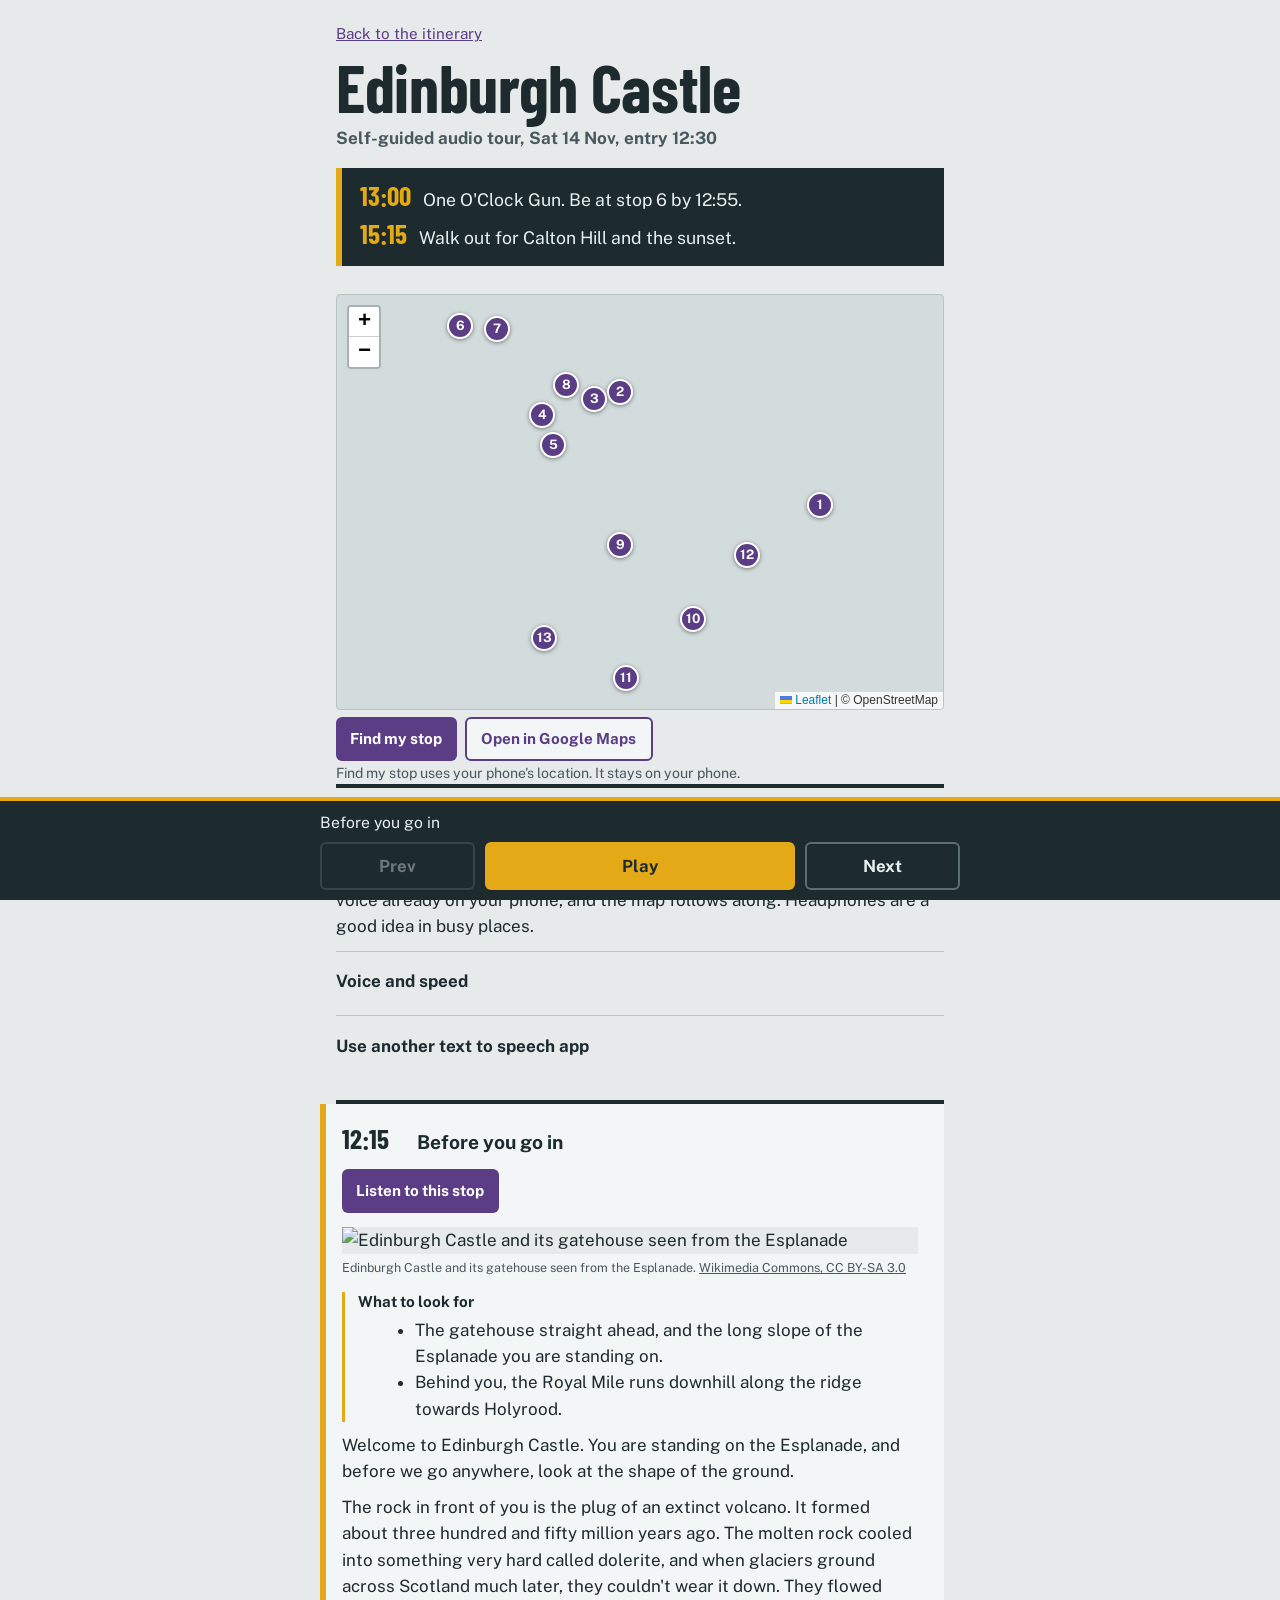
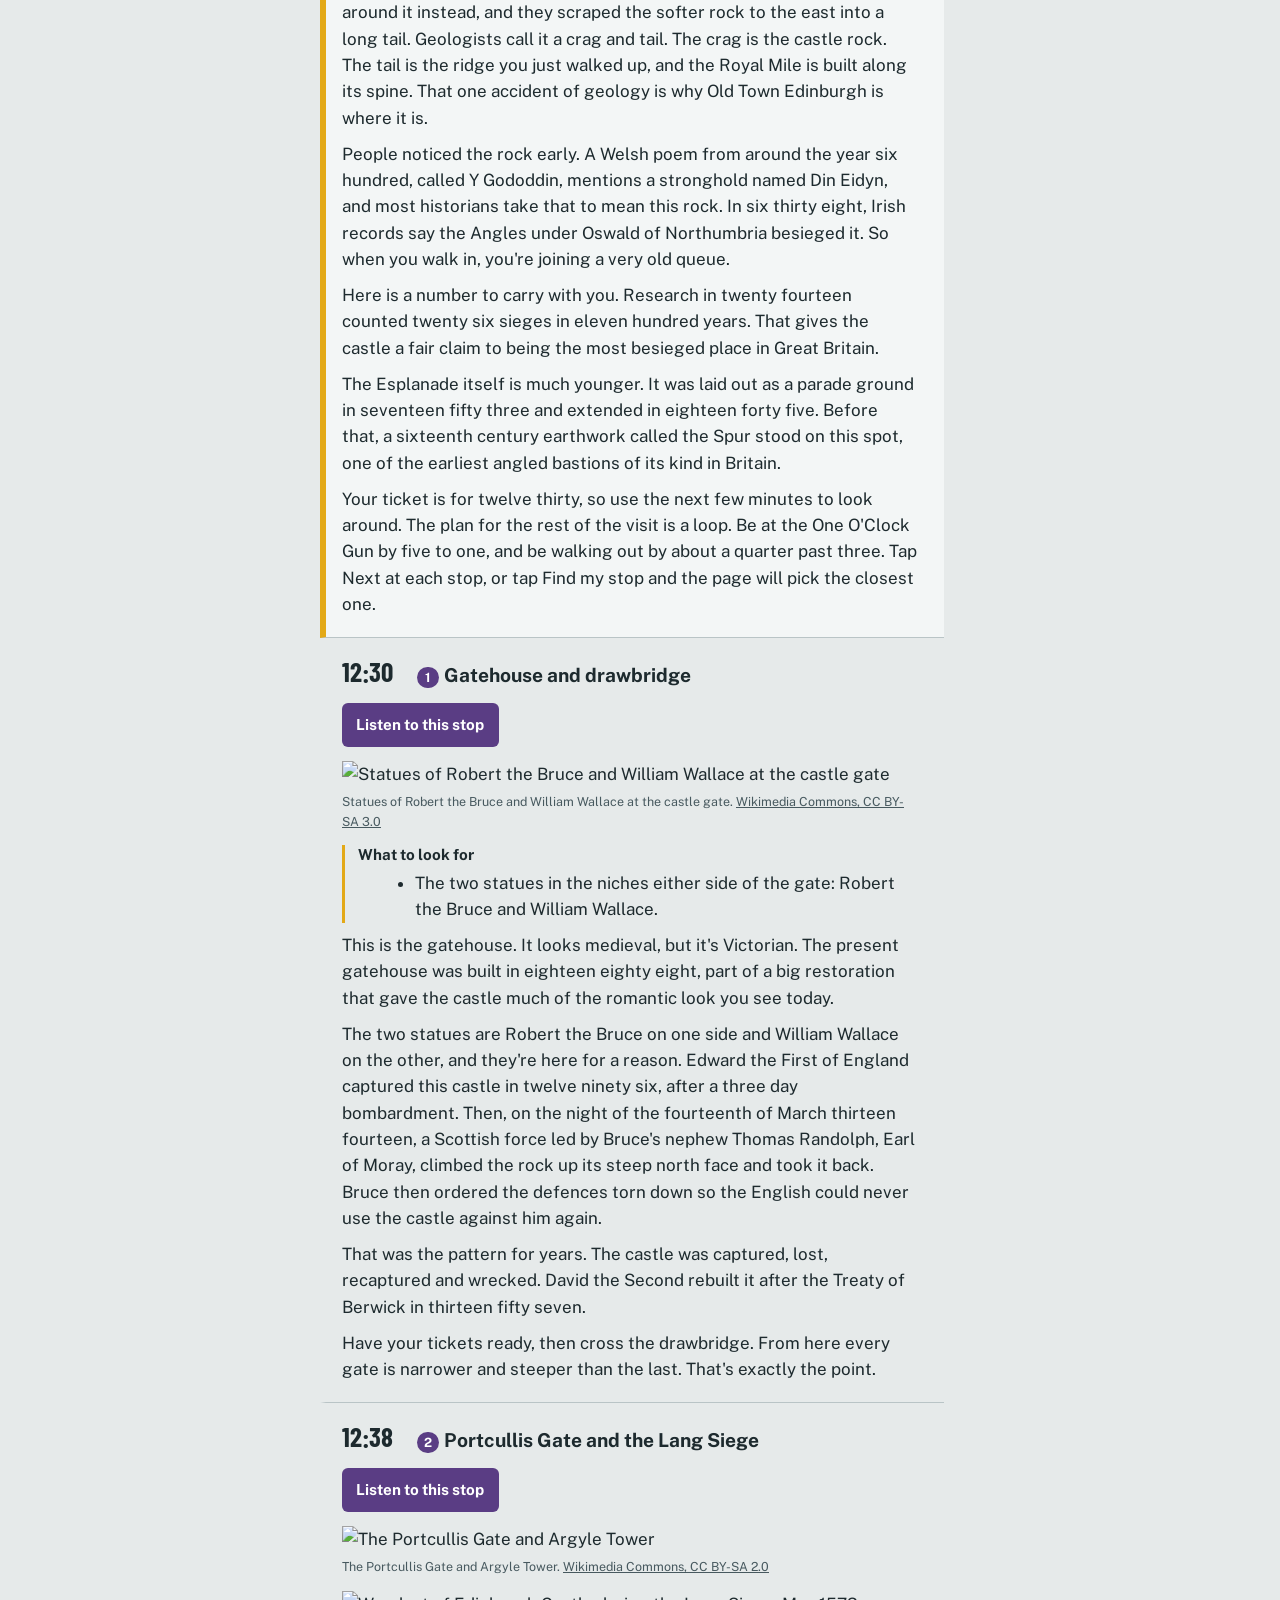
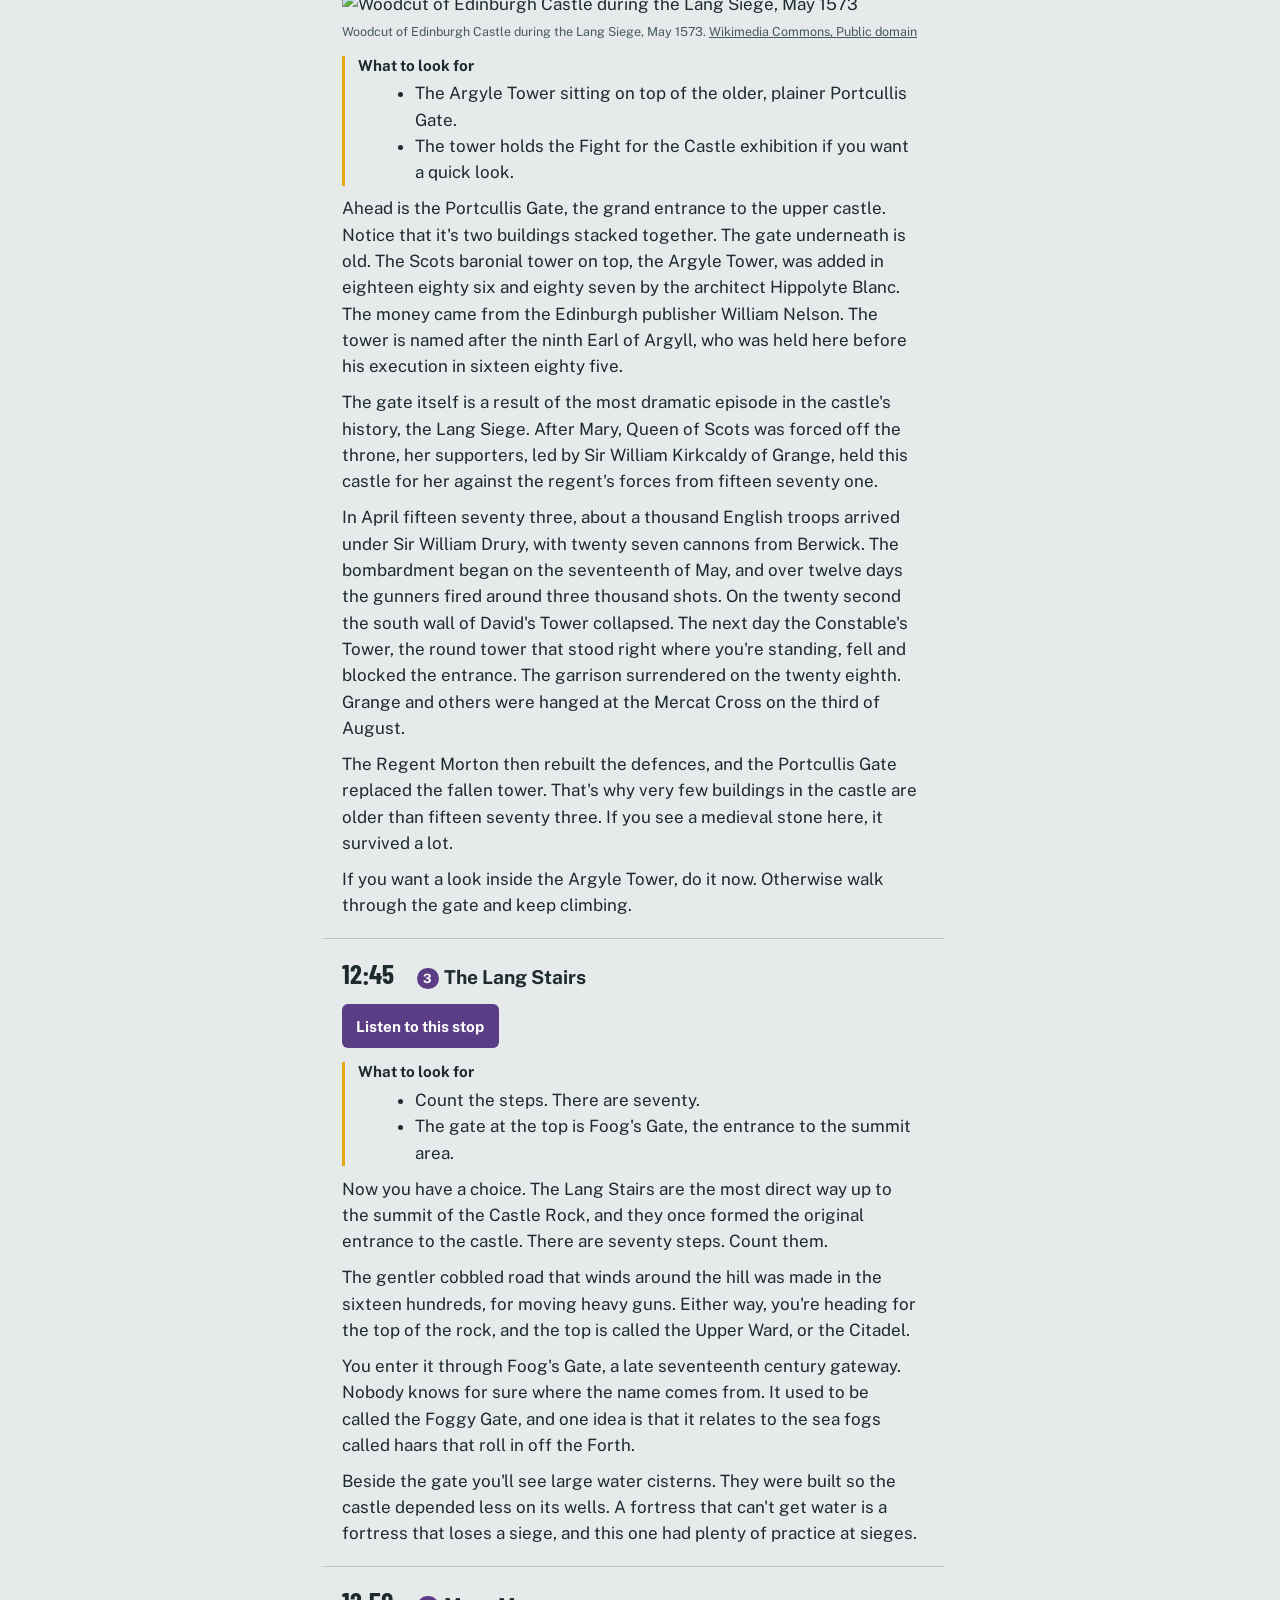
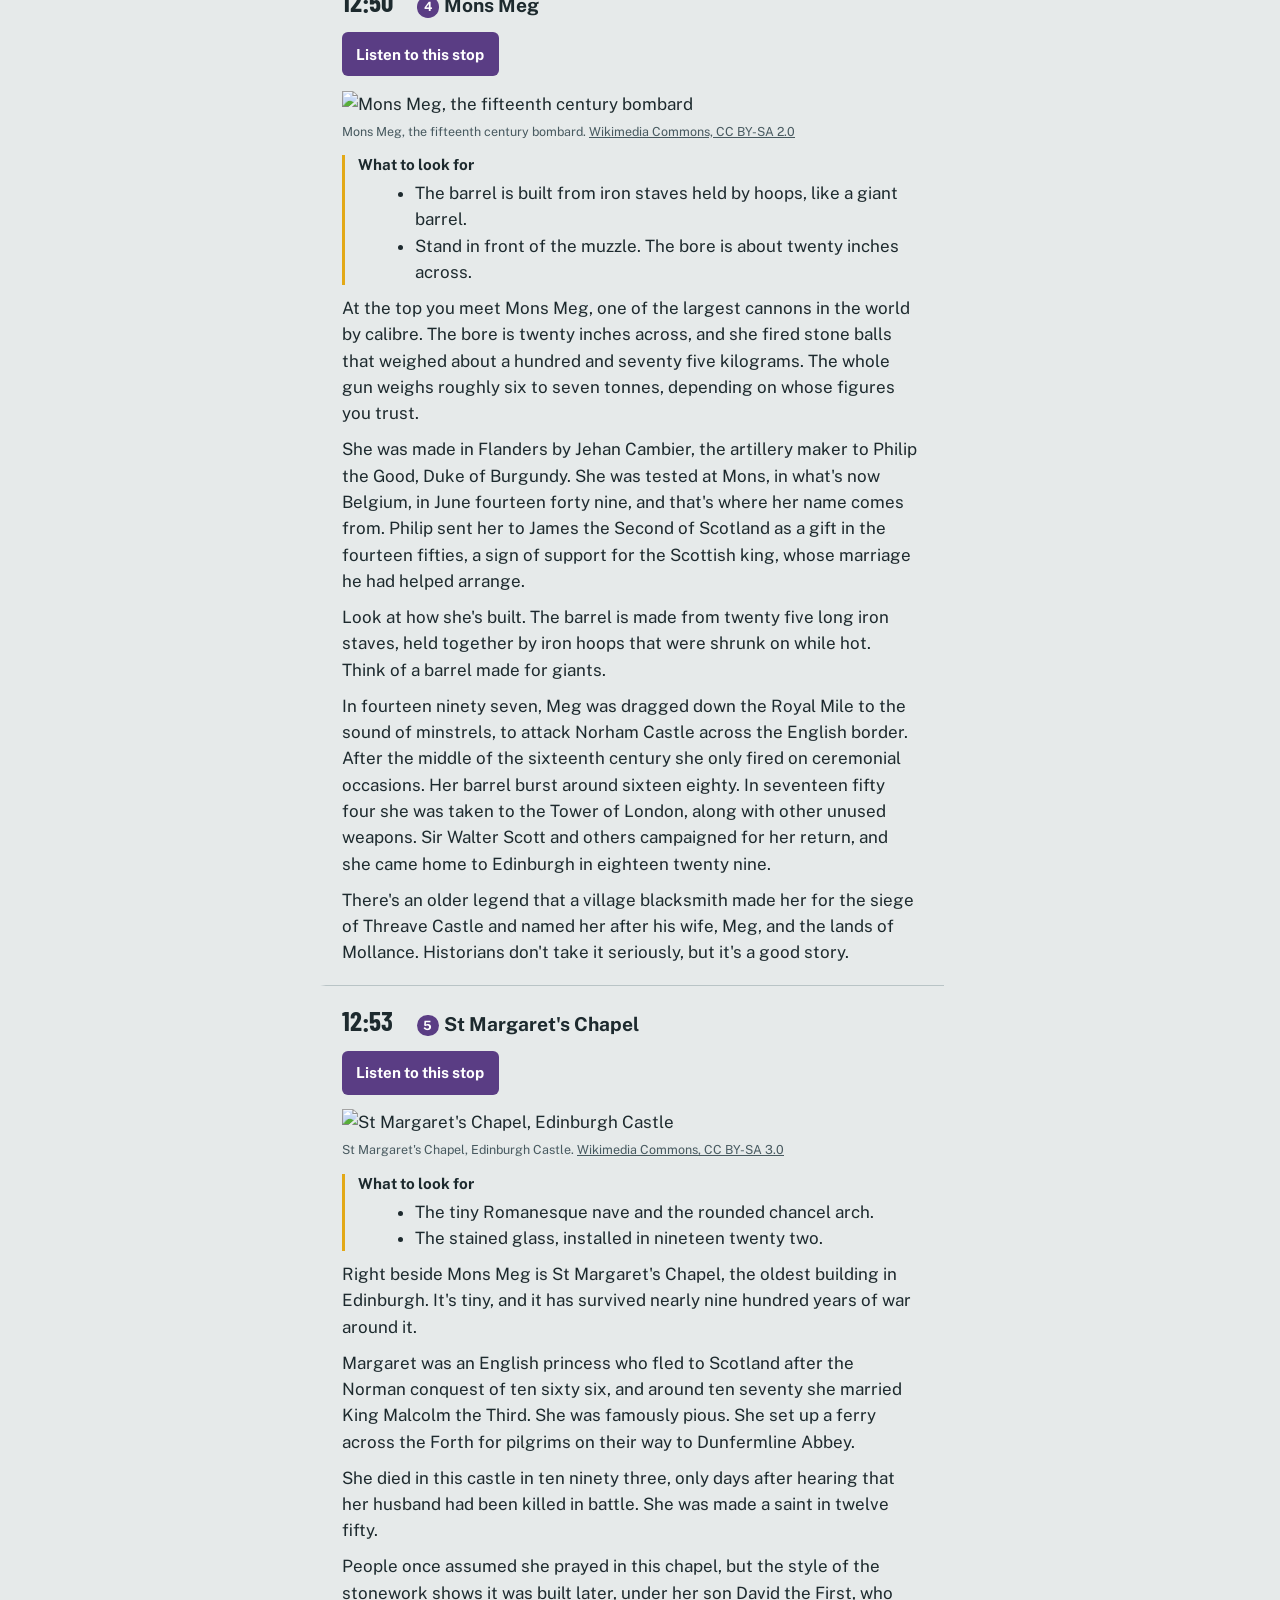
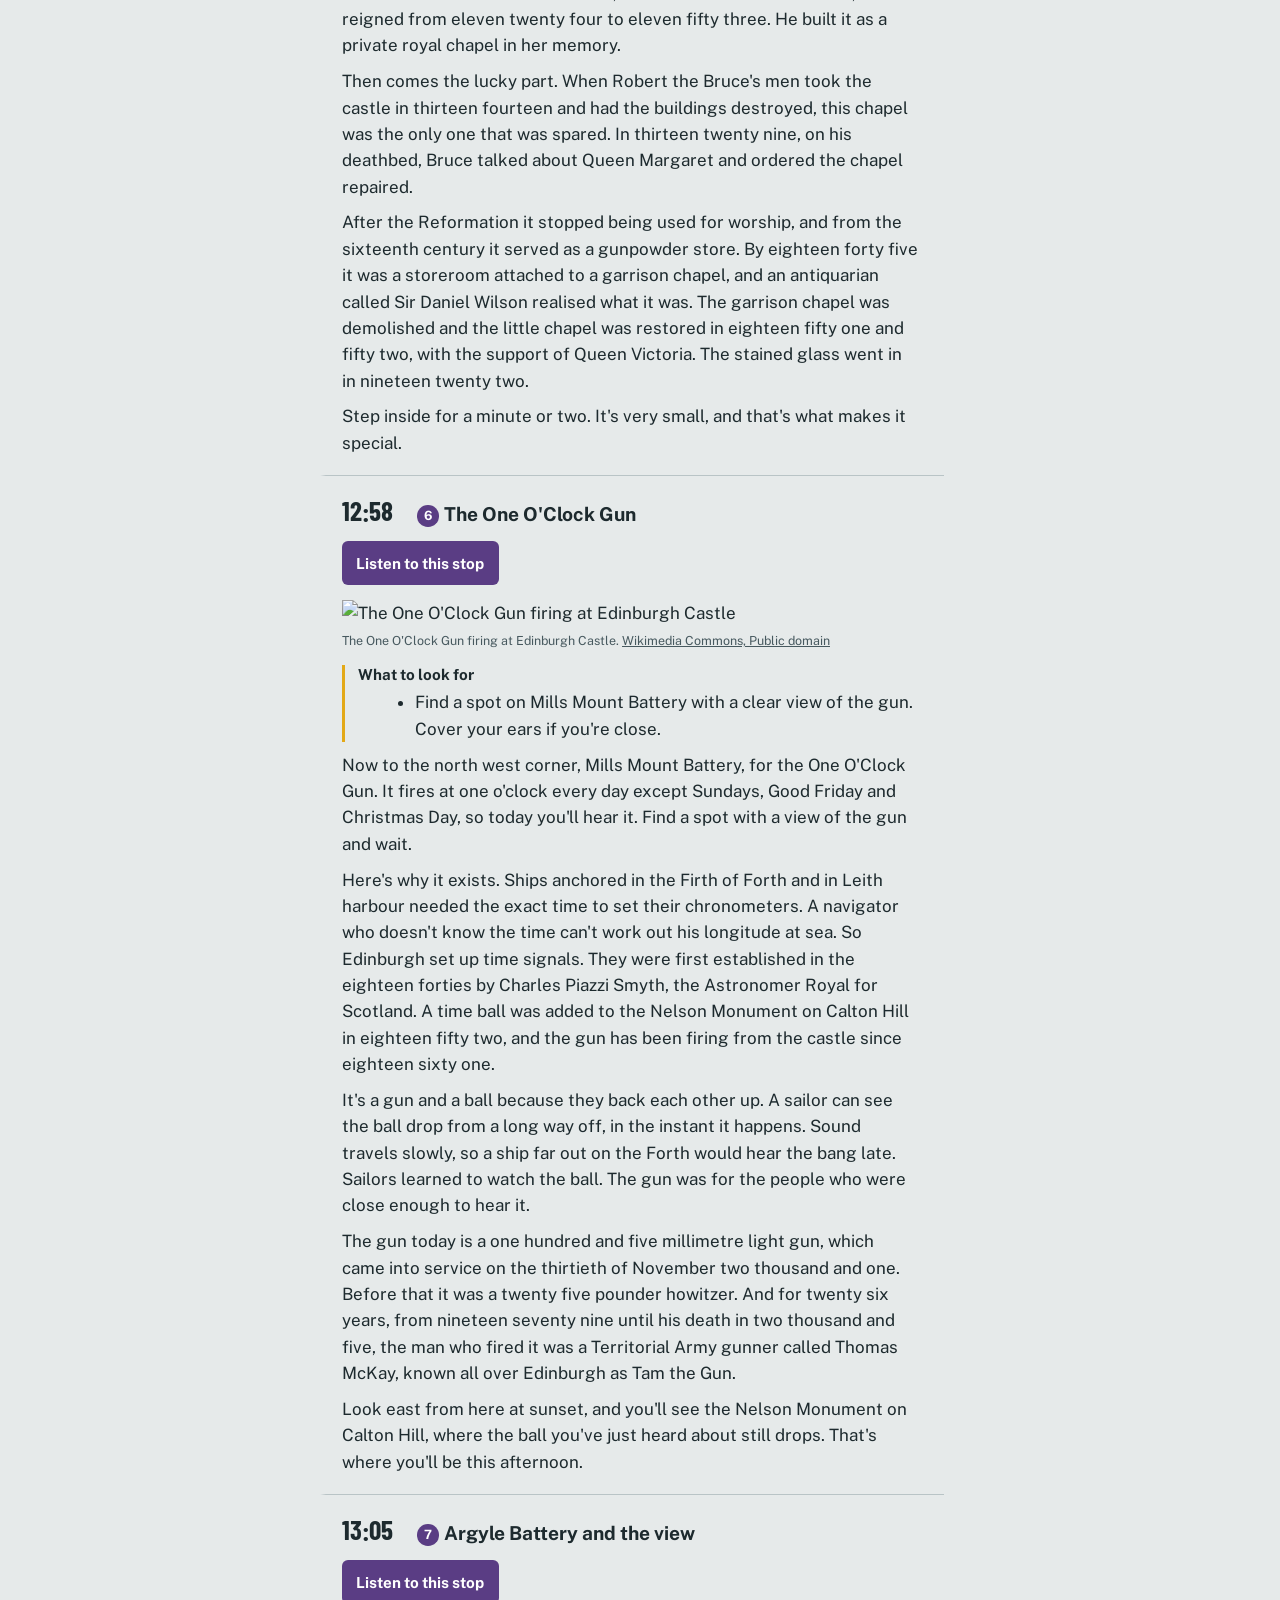
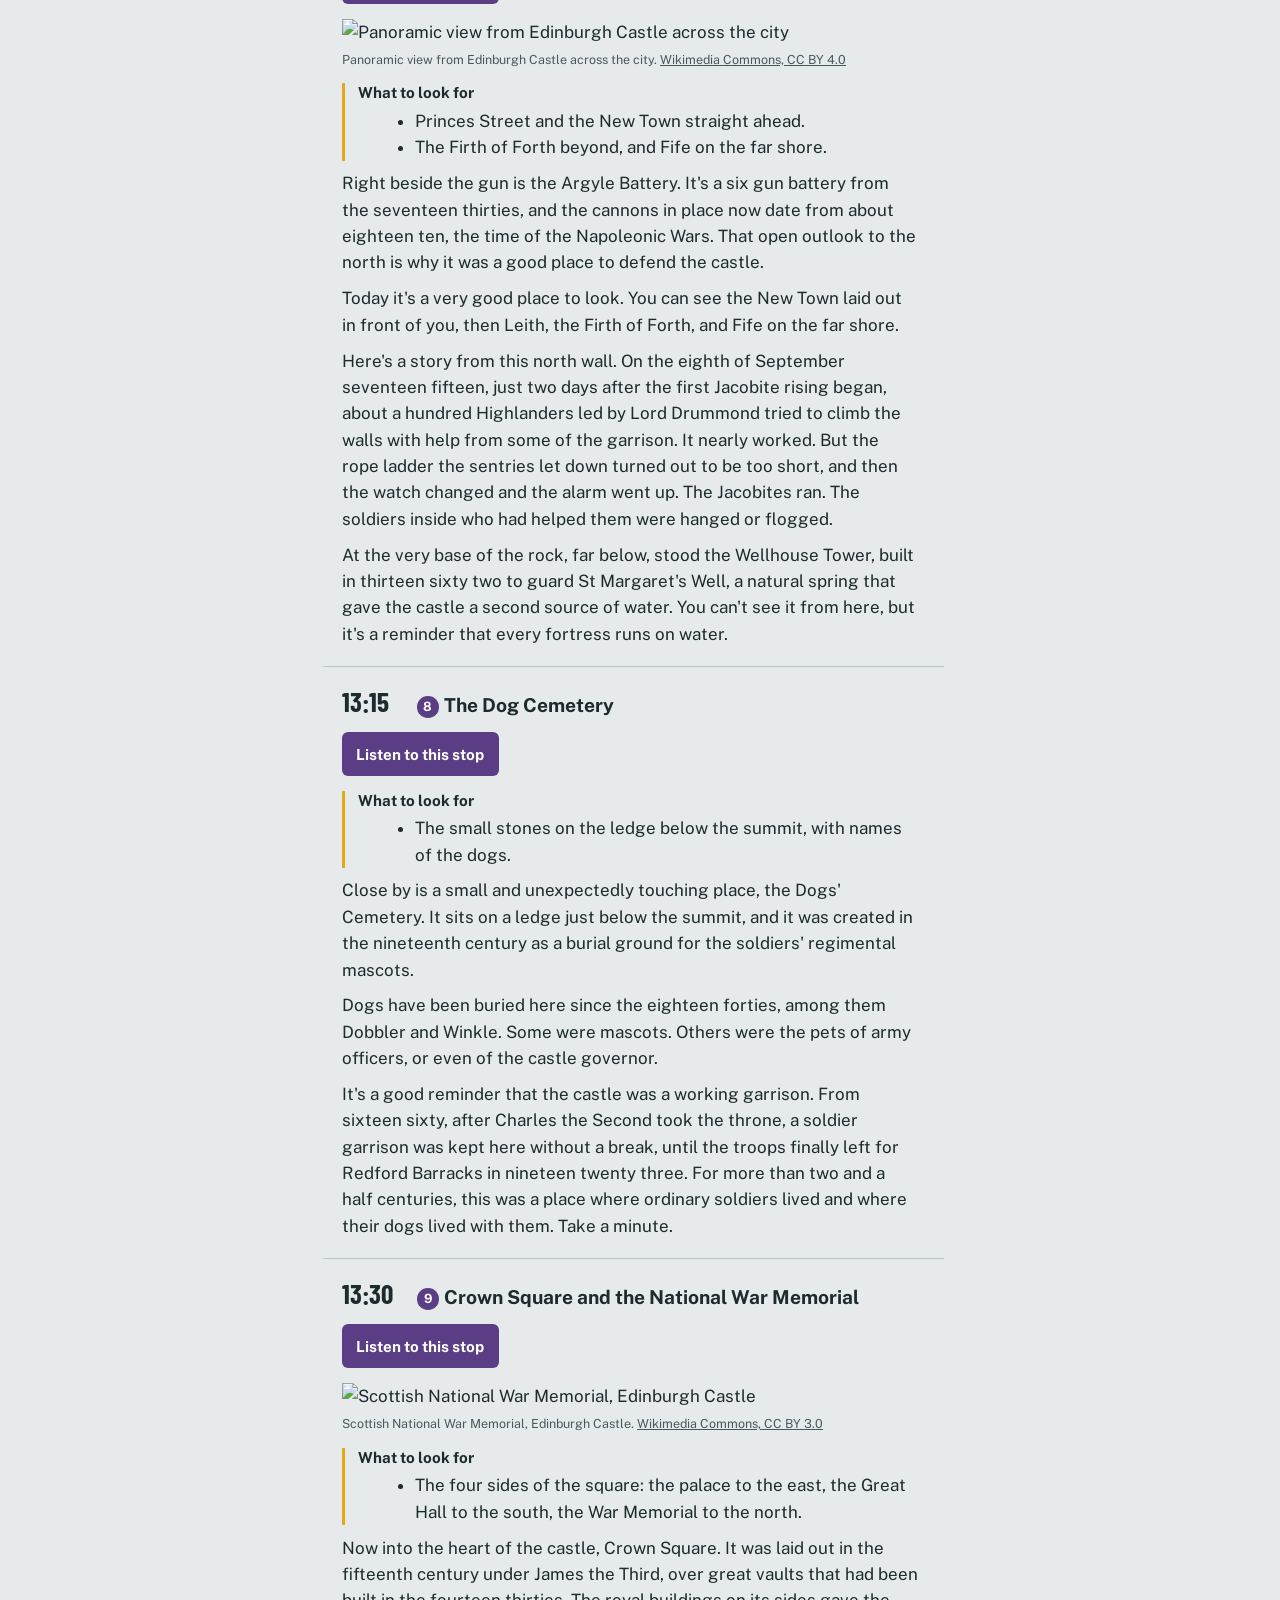
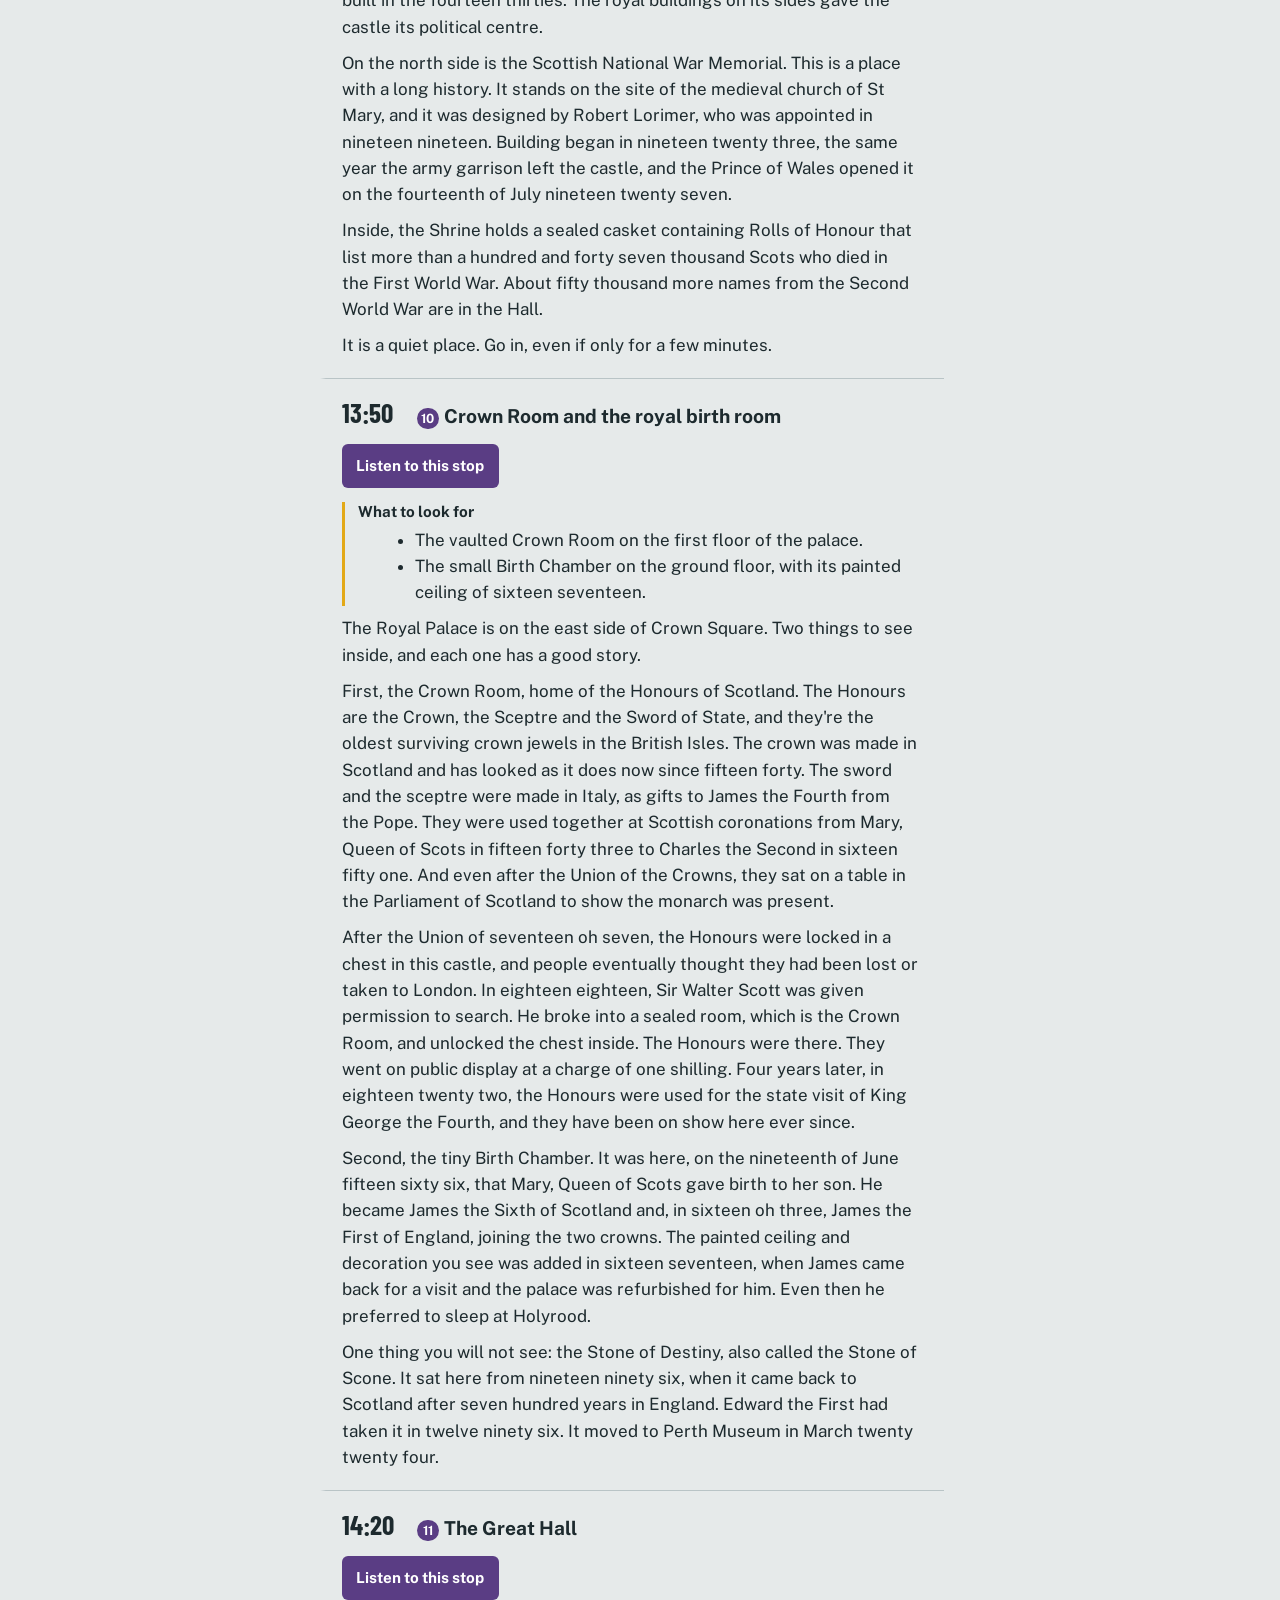
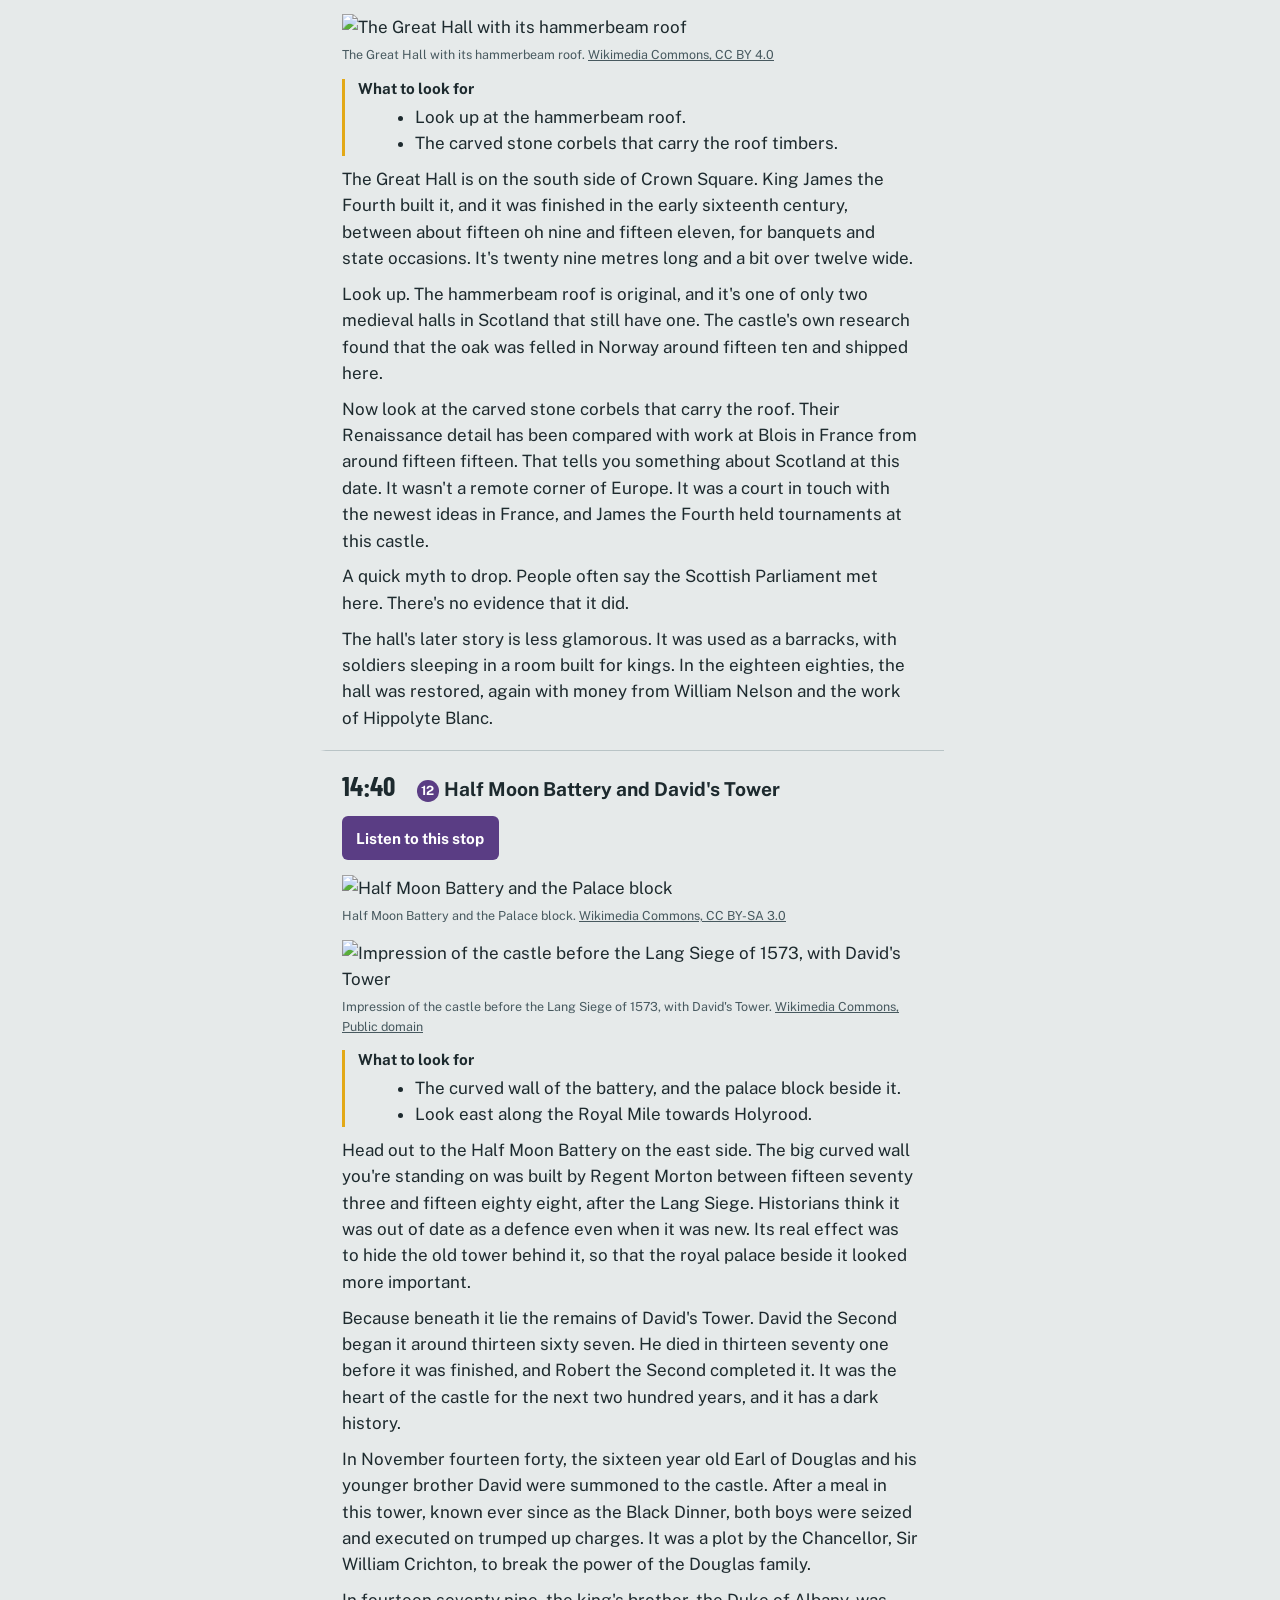
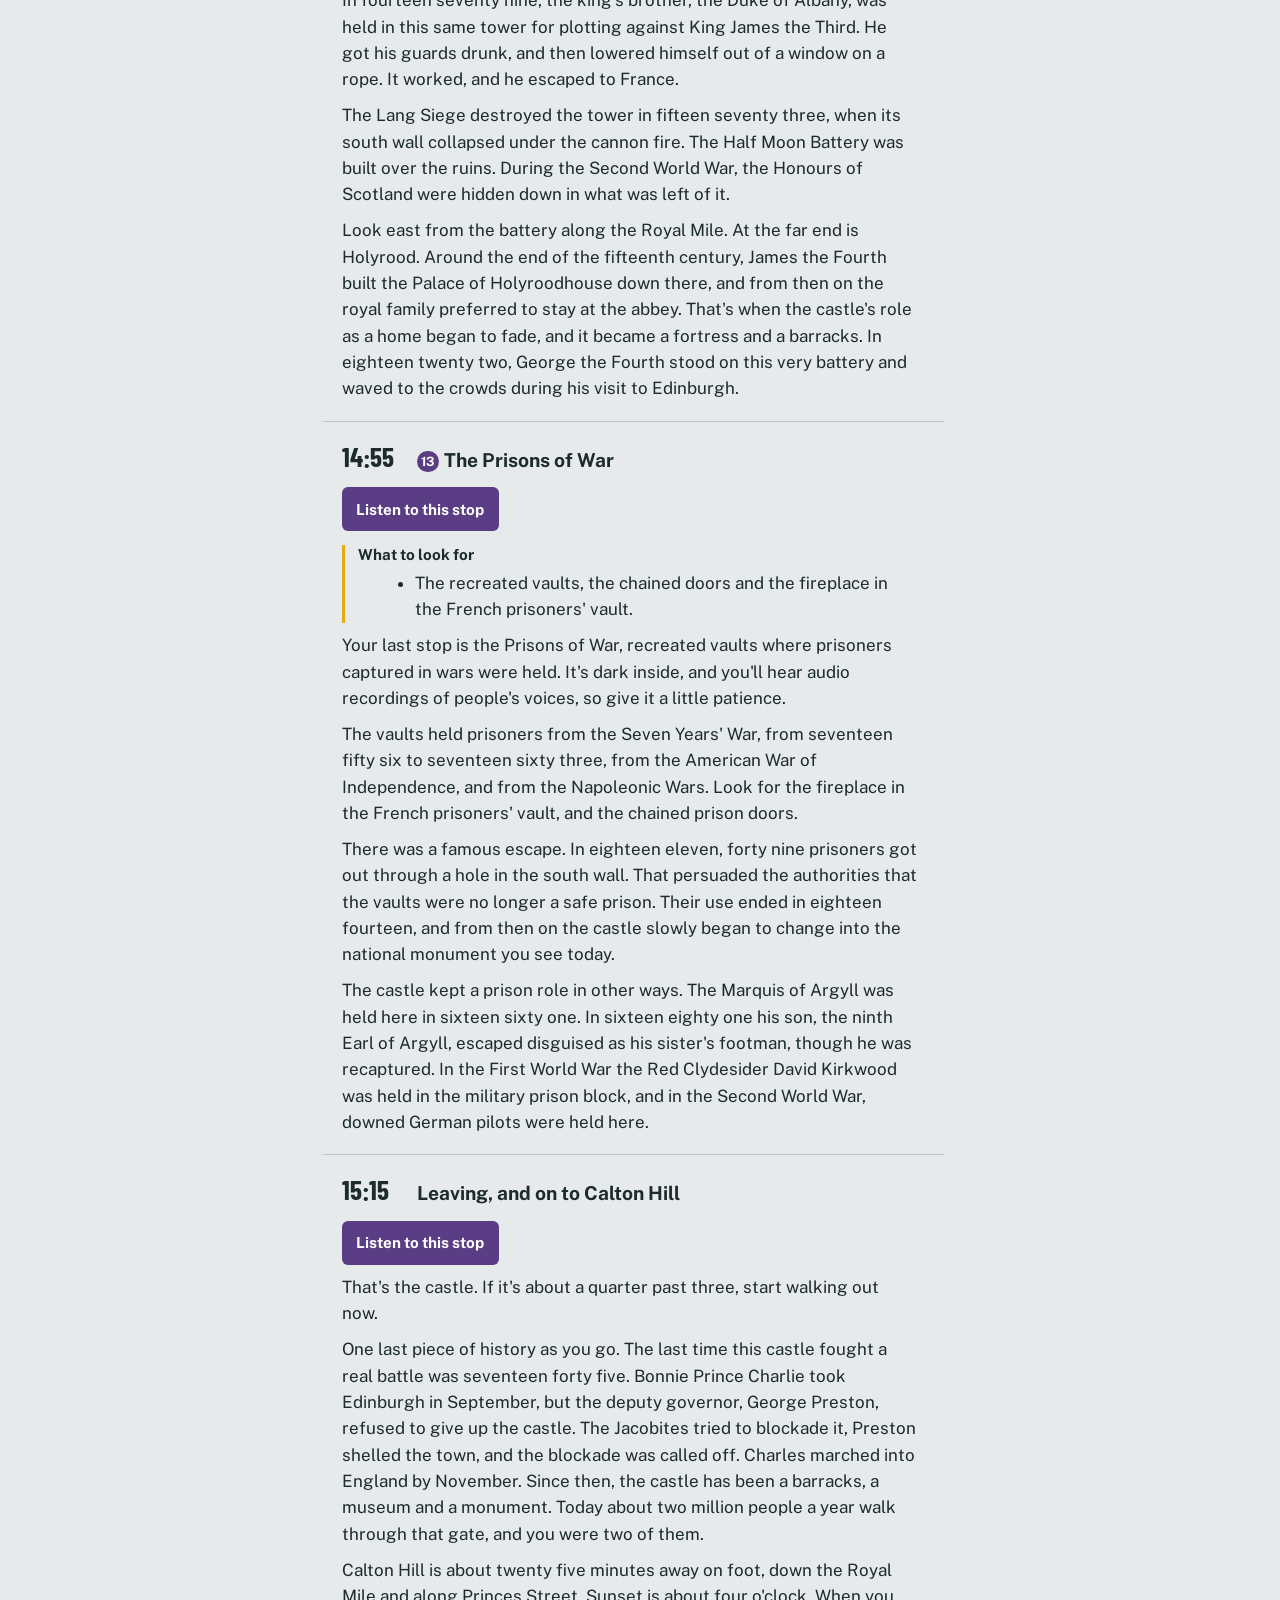
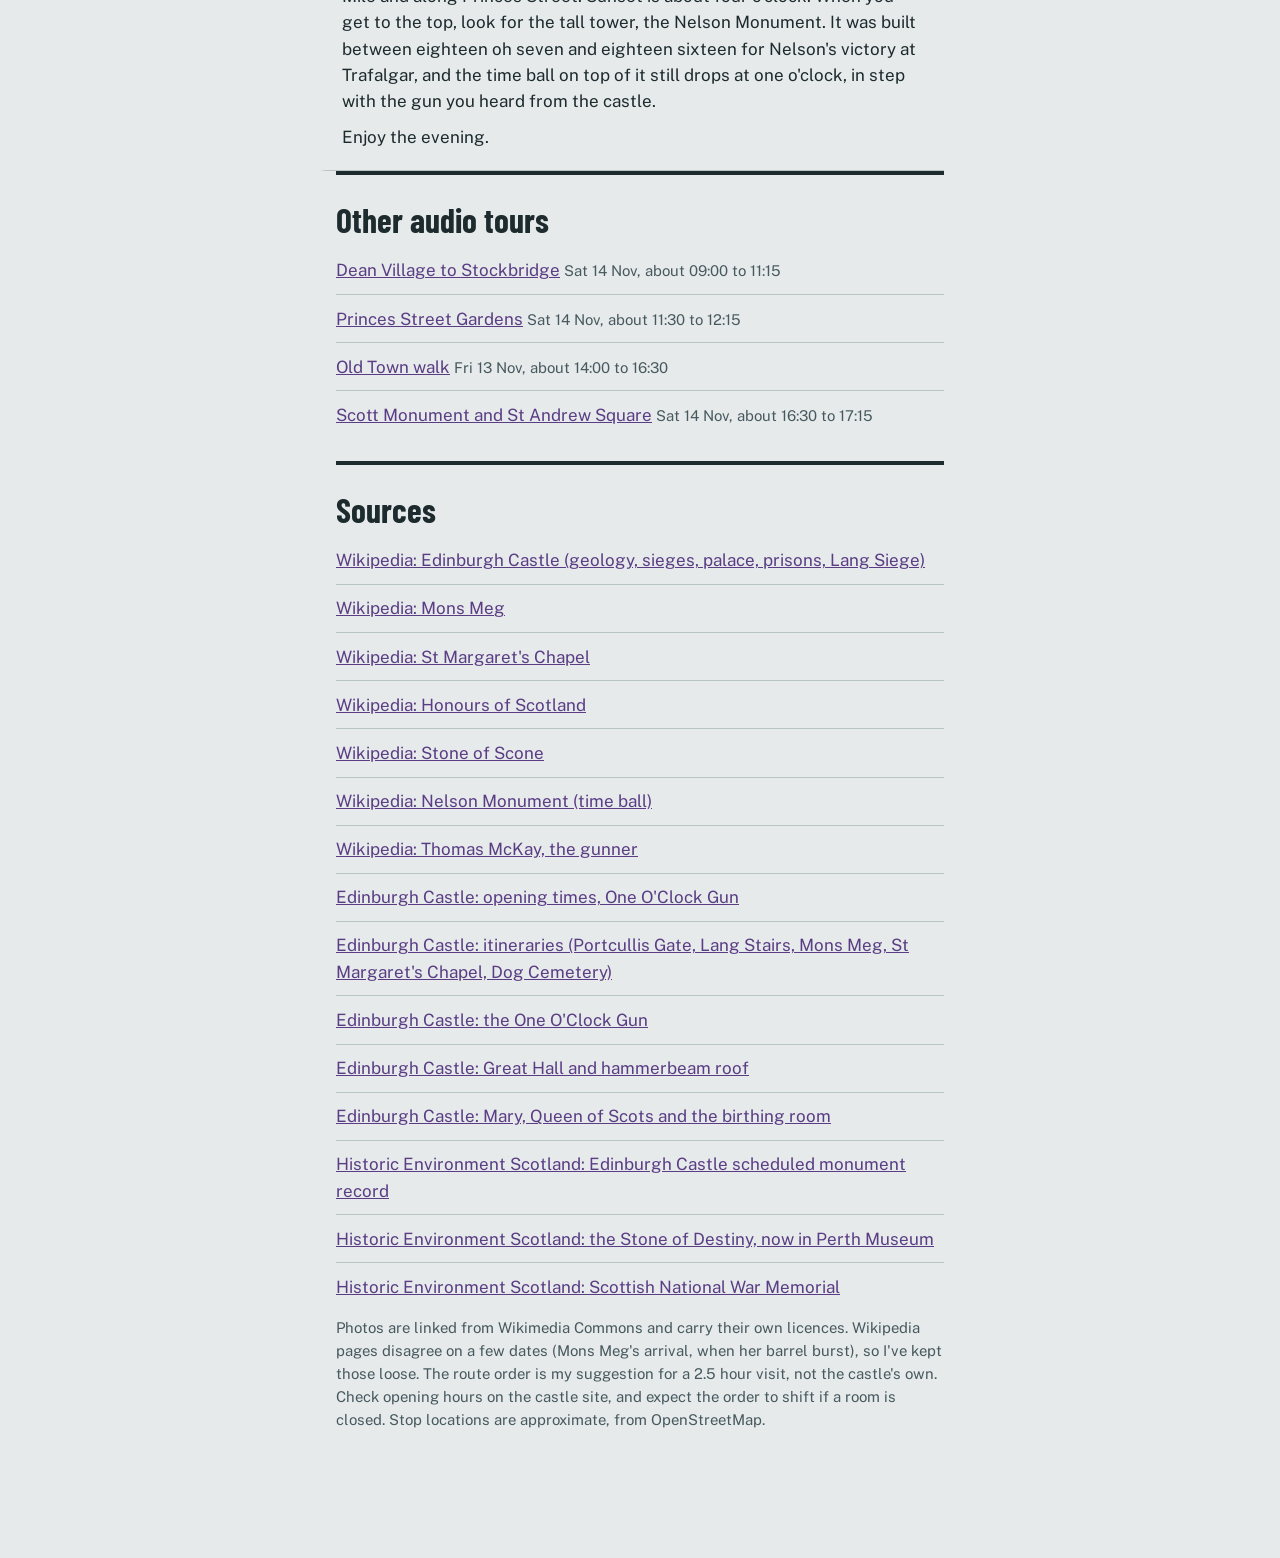
==== commit b89f18ef: "Remove Arthur's Seat; add Old Town, Dean Village, gardens and evening audio tours with sub-plan link" ====
--- a/castle.html
+++ b/castle.html
@@ -5,7 +5,7 @@
 <meta name="viewport" content="width=device-width, initial-scale=1, viewport-fit=cover">
 <meta name="robots" content="noindex, nofollow">
 <meta name="theme-color" content="#1D2A2E">
-<title>Edinburgh Castle tour</title>
+<title>Edinburgh Castle</title>
 <link rel="stylesheet" href="vendor/leaflet/leaflet.css">
 <link rel="stylesheet" href="style.css">
 <link rel="stylesheet" href="castle.css">
@@ -15,15 +15,12 @@
   <p class="back"><a href="index.html#sat">Back to the itinerary</a></p>
   <h1>Edinburgh Castle</h1>
   <p class="dates">Self-guided audio tour, Sat 14 Nov, entry 12:30</p>
-  <div class="next plan">
-    <p class="nexttext"><b>13:00</b> One O'Clock Gun. Be at stop 6 by 12:55.</p>
-    <p class="nexttext"><b>15:15</b> Walk out for Calton Hill and the sunset.</p>
-  </div>
+  <div class="next plan"><p class="nexttext"><b>13:00</b> One O'Clock Gun. Be at stop 6 by 12:55.</p><p class="nexttext"><b>15:15</b> Walk out for Calton Hill and the sunset.</p></div>
 </header>
 
 <main>
 <section class="tourmap">
-  <div class="map tall" id="tourmap" role="img" aria-label="Map of the castle with numbered tour stops"></div>
+  <div class="map tall" id="tourmap" role="img" aria-label="Map with numbered tour stops"></div>
   <div class="routes">
     <button class="btn" type="button" id="locate">Find my stop</button>
     <a class="btn alt" href="https://www.google.com/maps/search/?api=1&amp;query=Edinburgh%20Castle" target="_blank" rel="noopener">Open in Google Maps</a>
@@ -33,7 +30,7 @@
 
 <section class="plain listenhelp" id="listen">
   <h2>How to listen</h2>
-  <p>Use the player at the bottom of the screen. It reads each stop aloud with the voice already on your phone, and the map follows along. Headphones are a good idea in the busy rooms.</p>
+  <p>Use the player at the bottom of the screen. It reads each stop aloud with the voice already on your phone, and the map follows along. Headphones are a good idea in busy places.</p>
   <details>
     <summary>Voice and speed</summary>
     <div class="settings">
@@ -144,6 +141,11 @@
 </section>
 
 <section class="plain">
+  <h2>Other audio tours</h2>
+  <ul class="flat"><li><a href="westend.html">Dean Village to Stockbridge</a> <span class="fine">Sat 14 Nov, about 09:00 to 11:15</span></li><li><a href="gardens.html">Princes Street Gardens</a> <span class="fine">Sat 14 Nov, about 11:30 to 12:15</span></li><li><a href="oldtown.html">Old Town walk</a> <span class="fine">Fri 13 Nov, about 14:00 to 16:30</span></li><li><a href="evening.html">Scott Monument and St Andrew Square</a> <span class="fine">Sat 14 Nov, about 16:30 to 17:15</span></li></ul>
+</section>
+
+<section class="plain">
   <h2>Sources</h2>
   <ul class="flat">
     <li><a href="https://en.wikipedia.org/wiki/Edinburgh_Castle" target="_blank" rel="noopener">Wikipedia: Edinburgh Castle (geology, sieges, palace, prisons, Lang Siege)</a></li>
@@ -162,12 +164,12 @@
     <li><a href="https://historicenvironment.scot/archives-and-research/archives-and-collections/properties-in-care-collections/object/the-stone-of-destiny-13th-century-medieval-edinburgh-castle-6132" target="_blank" rel="noopener">Historic Environment Scotland: the Stone of Destiny, now in Perth Museum</a></li>
     <li><a href="https://app-hes-pubs-prod-neu-01.azurewebsites.net/api/file/59440656-7a7d-45d9-82ba-afd900e787aa" target="_blank" rel="noopener">Historic Environment Scotland: Scottish National War Memorial</a></li>
   </ul>
-  <p class="fine">Photos are linked from Wikimedia Commons and carry their own licences. Wikipedia pages disagree on a few dates (Mons Meg's arrival, when her barrel burst), so I've kept those loose. The route order is my suggestion for a 2.5 hour visit, not the castle's own. Check opening hours on the castle site, and expect the order to shift if a room is closed. Stop locations are approximate, from OpenStreetMap.</p>
+  <p class="fine">Photos are linked from Wikimedia Commons and carry their own licences. Wikipedia pages disagree on a few dates (Mons Meg&#x27;s arrival, when her barrel burst), so I&#x27;ve kept those loose. The route order is my suggestion for a 2.5 hour visit, not the castle&#x27;s own. Check opening hours on the castle site, and expect the order to shift if a room is closed. Stop locations are approximate, from OpenStreetMap.</p>
 </section>
 </main>
 
 <div class="player" id="player" role="region" aria-label="Tour player">
-  <p class="now" id="now" aria-live="polite">Stop 0 of 14</p>
+  <p class="now" id="now" aria-live="polite">Ready</p>
   <div class="ctl">
     <button type="button" id="prev" aria-label="Previous stop">Prev</button>
     <button type="button" id="play" class="main">Play</button>
@@ -175,7 +177,7 @@
   </div>
 </div>
 
-<script type="application/json" id="data">{"stops": [{"i": 0, "n": 0, "id": "s0", "title": "Before you go in", "pin": null}, {"i": 1, "n": 1, "id": "s1", "title": "Gatehouse and drawbridge", "pin": [55.94852, -3.19867]}, {"i": 2, "n": 2, "id": "s2", "title": "Portcullis Gate and the Lang Siege", "pin": [55.94886, -3.19974]}, {"i": 3, "n": 3, "id": "s3", "title": "The Lang Stairs", "pin": [55.94884, -3.19988]}, {"i": 4, "n": 4, "id": "s4", "title": "Mons Meg", "pin": [55.94879, -3.20016]}, {"i": 5, "n": 5, "id": "s5", "title": "St Margaret's Chapel", "pin": [55.9487, -3.2001]}, {"i": 6, "n": 6, "id": "s6", "title": "The One O'Clock Gun", "pin": [55.94906, -3.2006]}, {"i": 7, "n": 7, "id": "s7", "title": "Argyle Battery and the view", "pin": [55.94905, -3.2004]}, {"i": 8, "n": 8, "id": "s8", "title": "The Dog Cemetery", "pin": [55.94888, -3.20003]}, {"i": 9, "n": 9, "id": "s9", "title": "Crown Square and the National War Memorial", "pin": [55.9484, -3.19974]}, {"i": 10, "n": 10, "id": "s10", "title": "Crown Room and the royal birth room", "pin": [55.94818, -3.19935]}, {"i": 11, "n": 11, "id": "s11", "title": "The Great Hall", "pin": [55.948, -3.19971]}, {"i": 12, "n": 12, "id": "s12", "title": "Half Moon Battery and David's Tower", "pin": [55.94837, -3.19906]}, {"i": 13, "n": 13, "id": "s13", "title": "The Prisons of War", "pin": [55.94812, -3.20015]}, {"i": 14, "n": 14, "id": "s14", "title": "Leaving, and on to Calton Hill", "pin": null}]}</script>
+<script type="application/json" id="data">{"total": 13, "where": "the castle", "file": "castle", "stops": [{"i": 0, "n": 0, "id": "s0", "title": "Before you go in", "pin": null}, {"i": 1, "n": 1, "id": "s1", "title": "Gatehouse and drawbridge", "pin": [55.94852, -3.19867]}, {"i": 2, "n": 2, "id": "s2", "title": "Portcullis Gate and the Lang Siege", "pin": [55.94886, -3.19974]}, {"i": 3, "n": 3, "id": "s3", "title": "The Lang Stairs", "pin": [55.94884, -3.19988]}, {"i": 4, "n": 4, "id": "s4", "title": "Mons Meg", "pin": [55.94879, -3.20016]}, {"i": 5, "n": 5, "id": "s5", "title": "St Margaret's Chapel", "pin": [55.9487, -3.2001]}, {"i": 6, "n": 6, "id": "s6", "title": "The One O'Clock Gun", "pin": [55.94906, -3.2006]}, {"i": 7, "n": 7, "id": "s7", "title": "Argyle Battery and the view", "pin": [55.94905, -3.2004]}, {"i": 8, "n": 8, "id": "s8", "title": "The Dog Cemetery", "pin": [55.94888, -3.20003]}, {"i": 9, "n": 9, "id": "s9", "title": "Crown Square and the National War Memorial", "pin": [55.9484, -3.19974]}, {"i": 10, "n": 10, "id": "s10", "title": "Crown Room and the royal birth room", "pin": [55.94818, -3.19935]}, {"i": 11, "n": 11, "id": "s11", "title": "The Great Hall", "pin": [55.948, -3.19971]}, {"i": 12, "n": 12, "id": "s12", "title": "Half Moon Battery and David's Tower", "pin": [55.94837, -3.19906]}, {"i": 13, "n": 13, "id": "s13", "title": "The Prisons of War", "pin": [55.94812, -3.20015]}, {"i": 14, "n": 14, "id": "s14", "title": "Leaving, and on to Calton Hill", "pin": null}]}</script>
 <script src="vendor/leaflet/leaflet.js"></script>
 <script src="castle.js"></script>
 </body>
--- a/style.css
+++ b/style.css
@@ -109,3 +109,5 @@
 @media (prefers-reduced-motion:reduce){html{scroll-behavior:auto}}
 @media (min-width:40rem){.map{height:21rem}}
 .btn.tour{margin-top:.2rem}
+.b h4 .plink{color:inherit;text-decoration:underline;text-decoration-color:var(--gorse);text-decoration-thickness:2px;text-underline-offset:3px}
+.b h4 .plink:hover{text-decoration-color:var(--heather)}
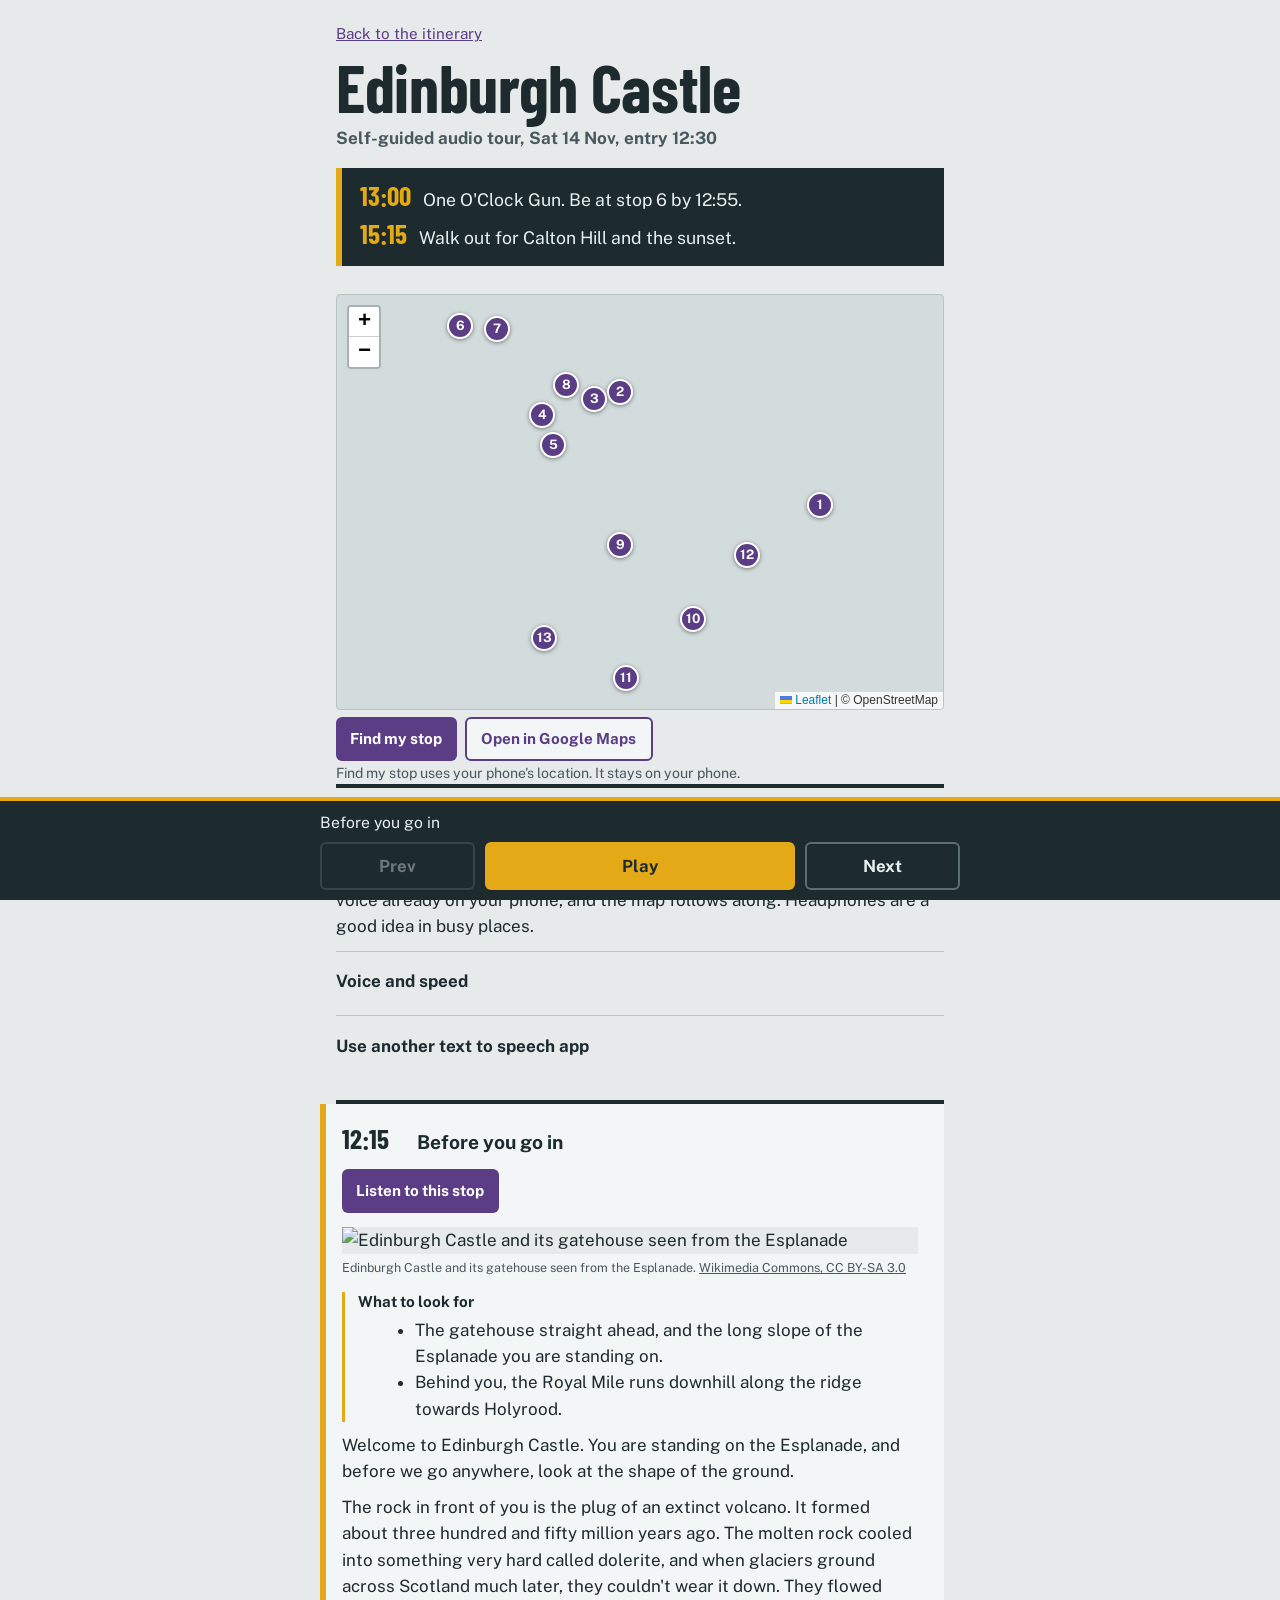
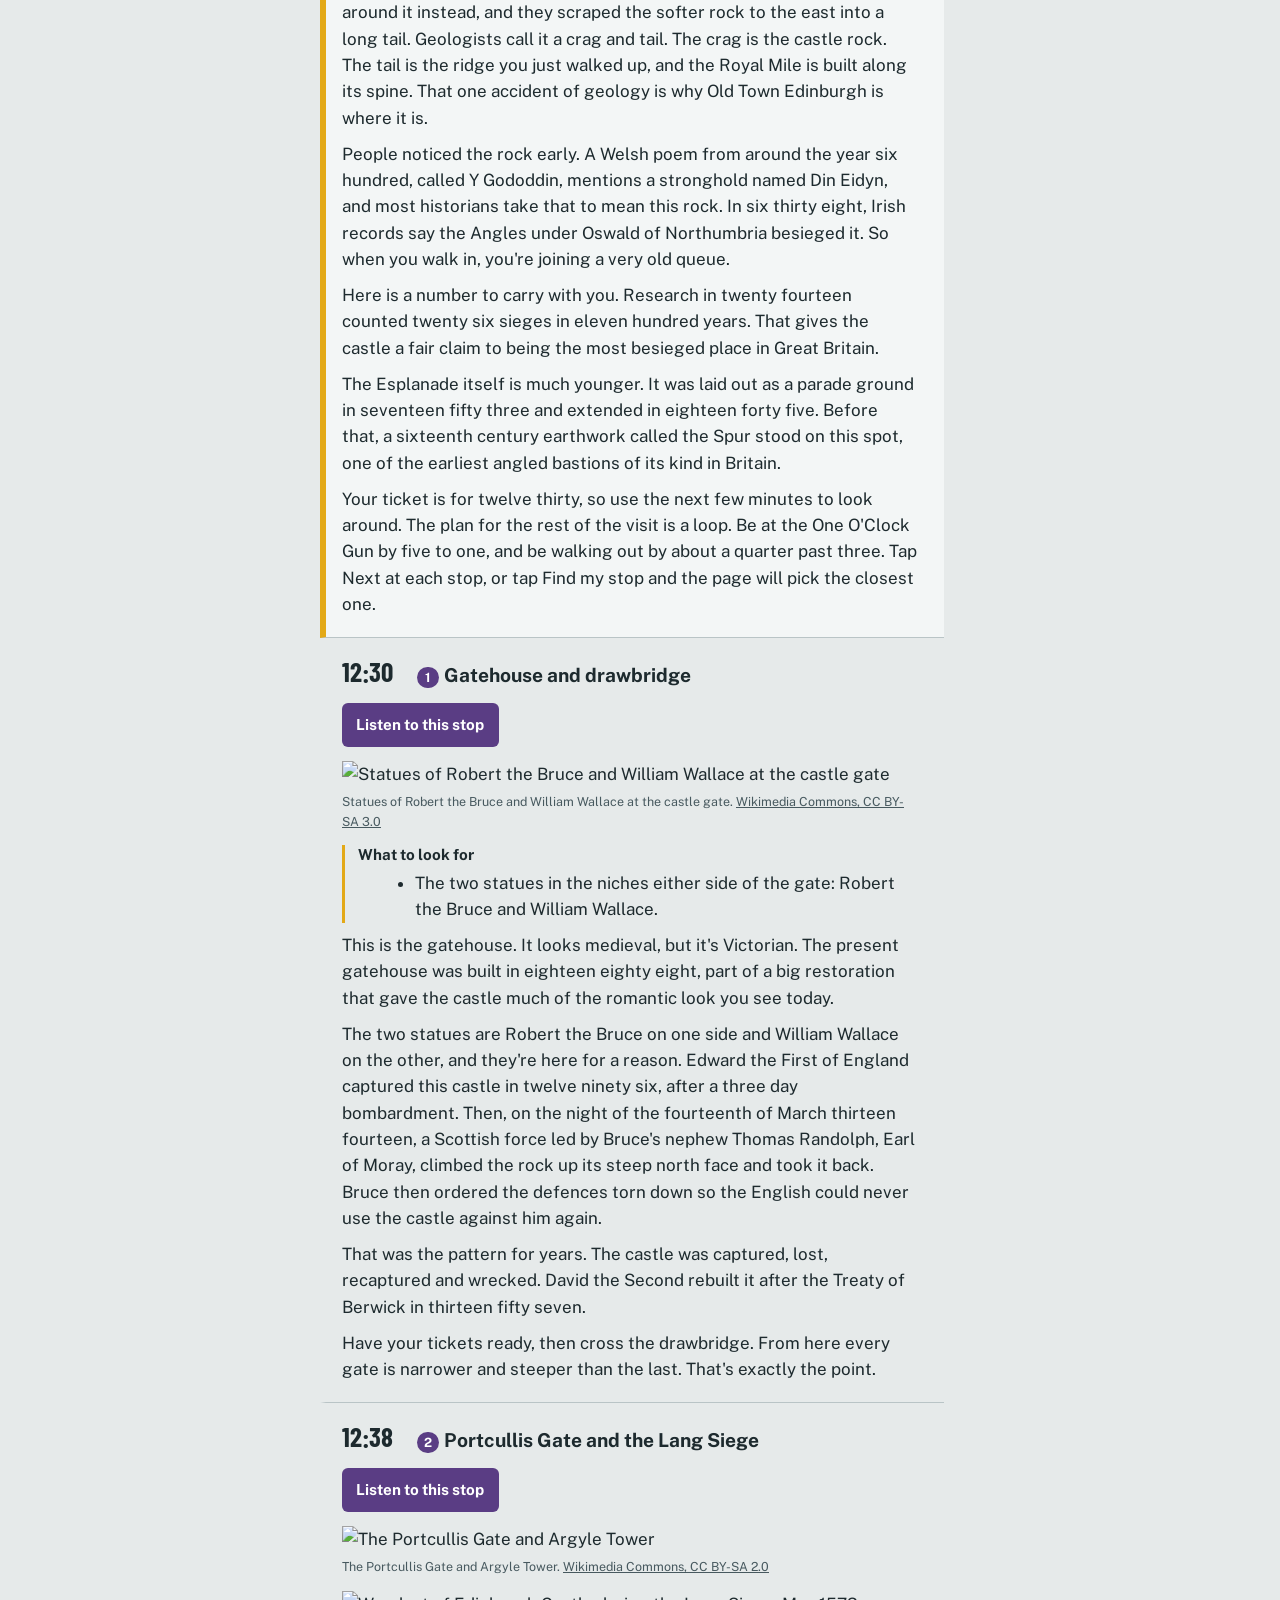
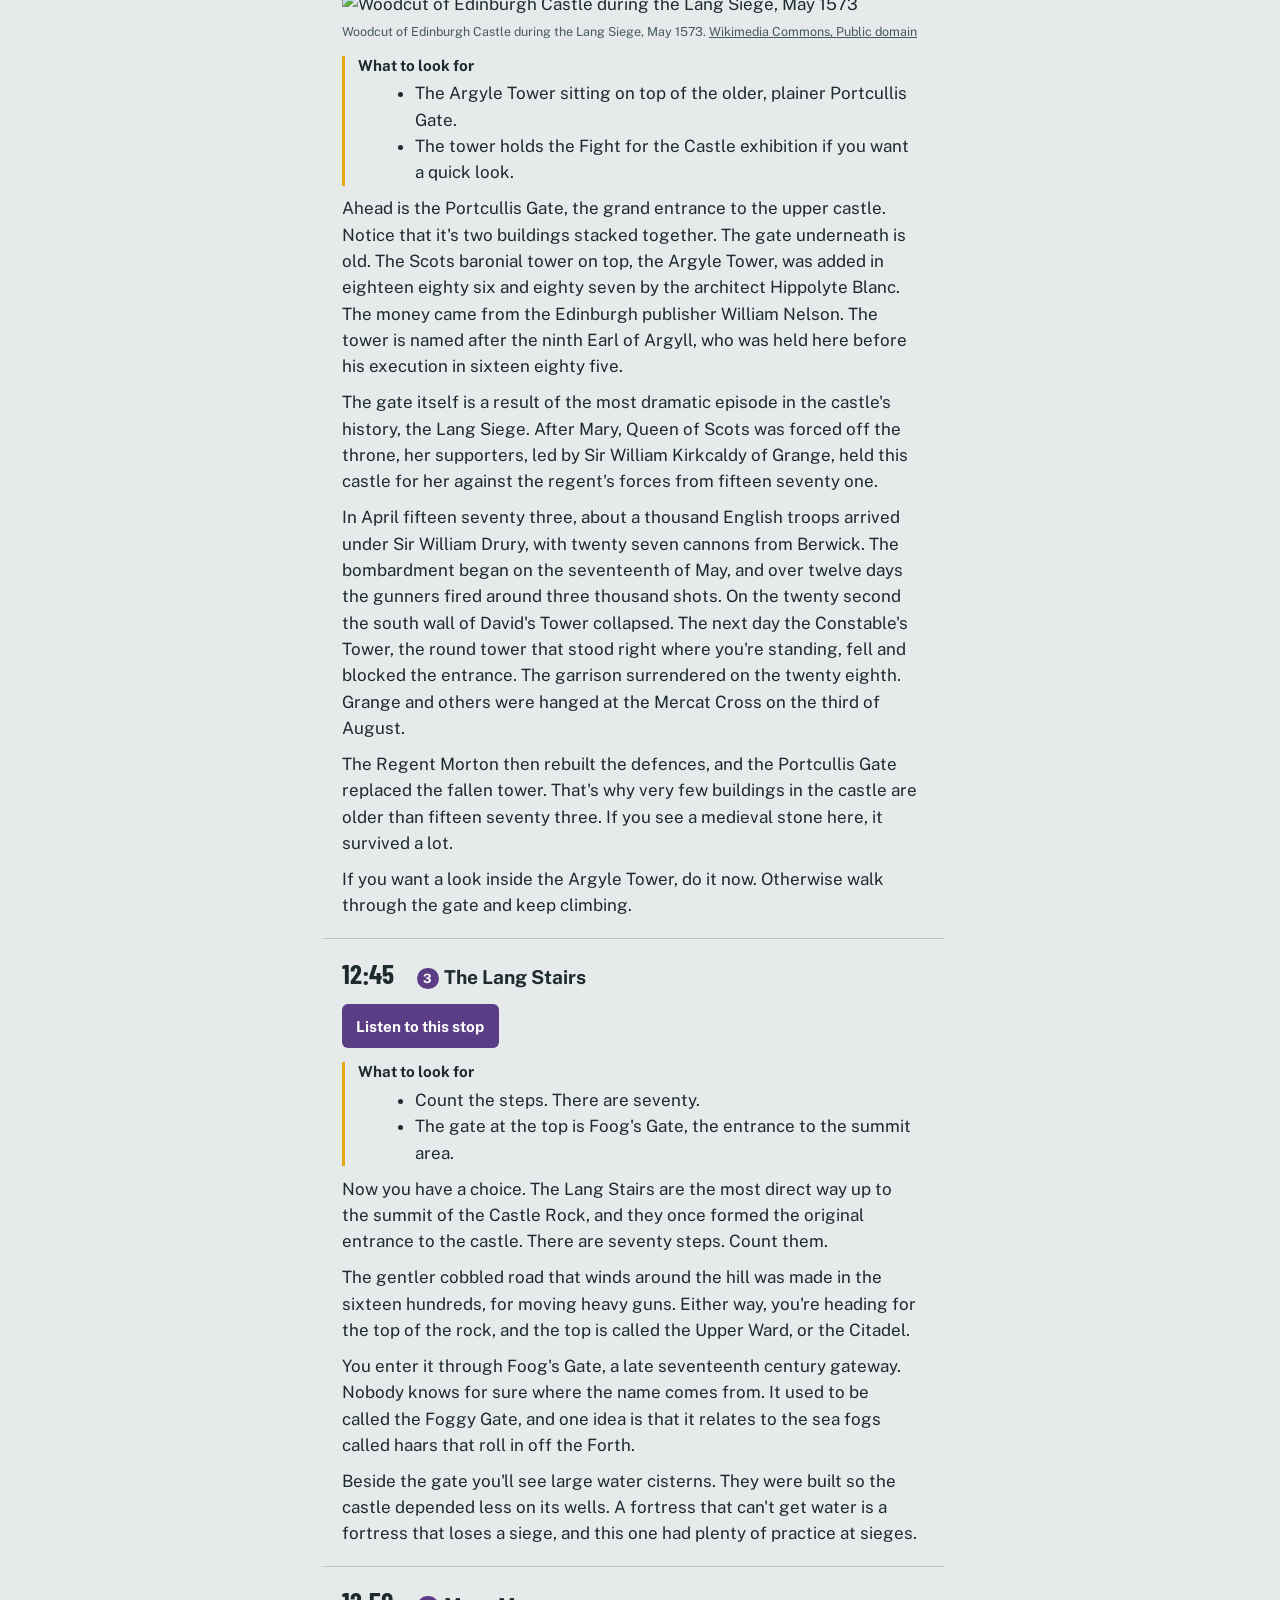
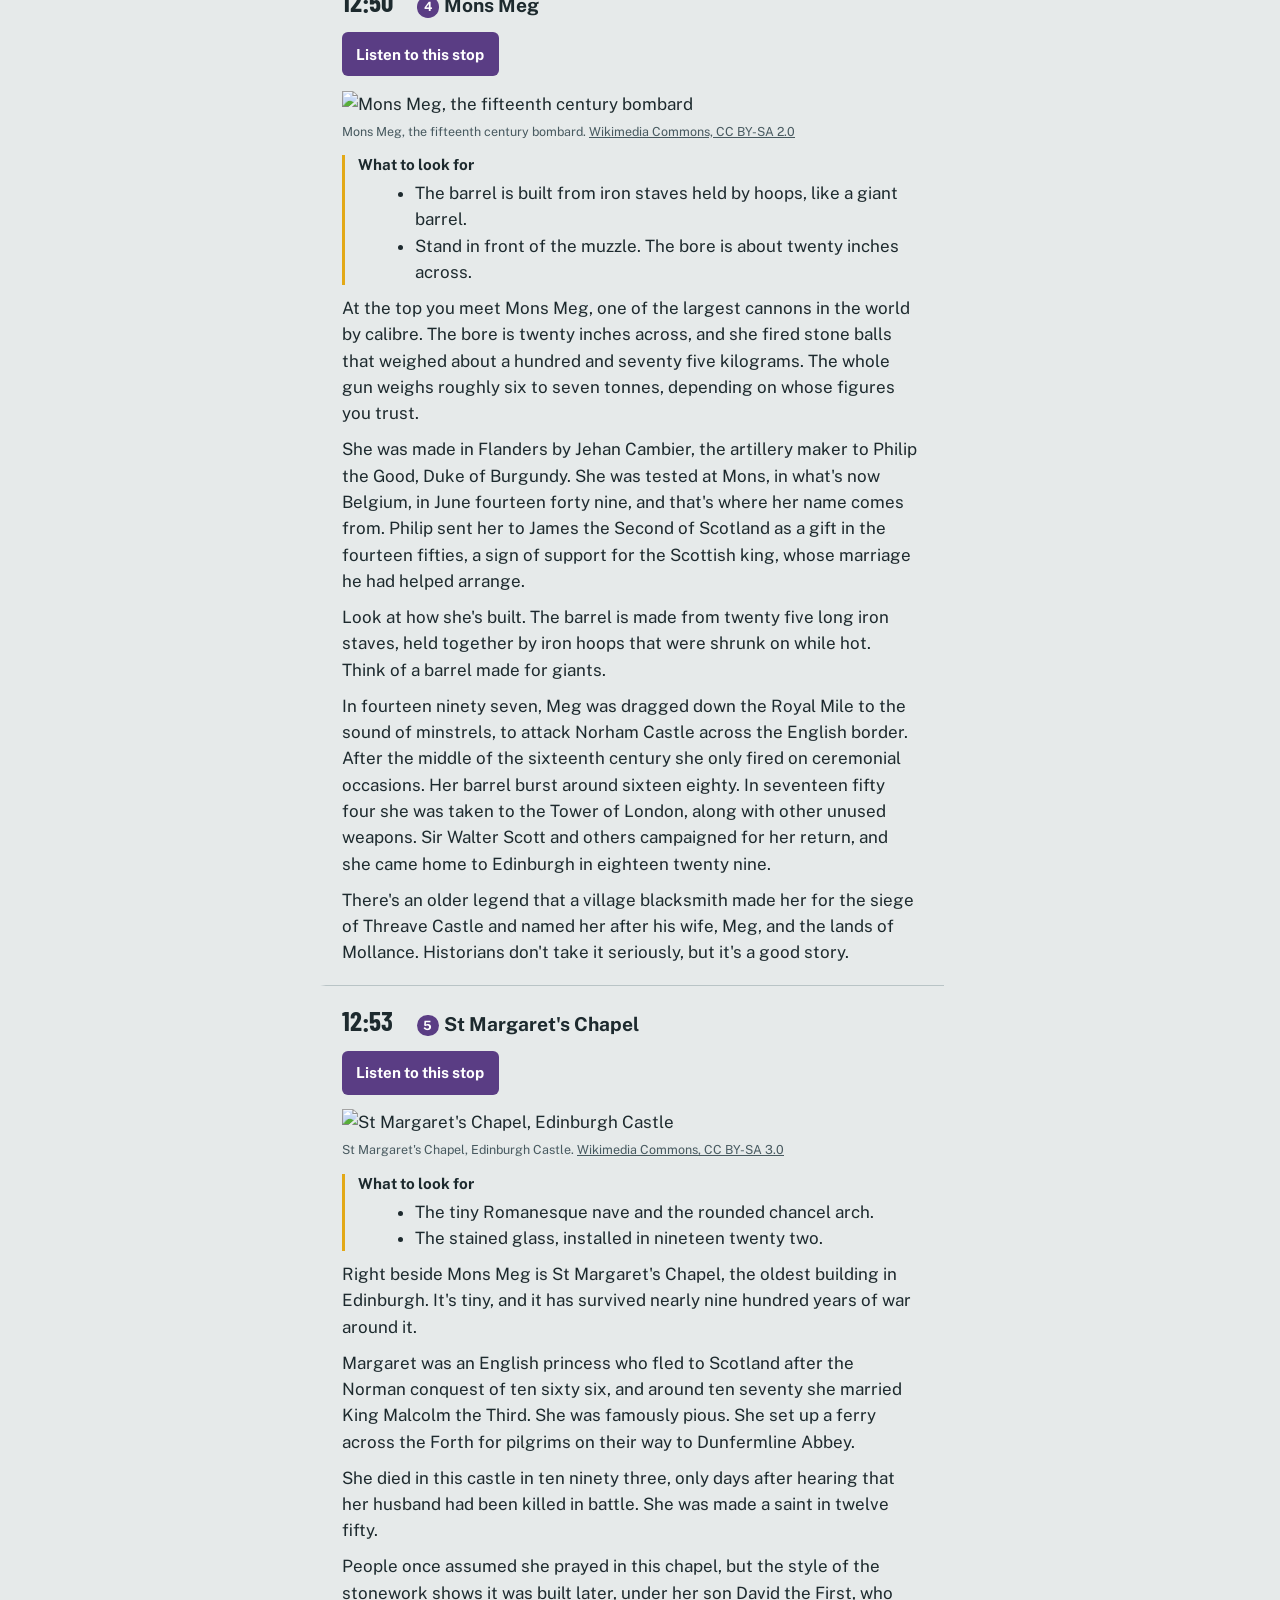
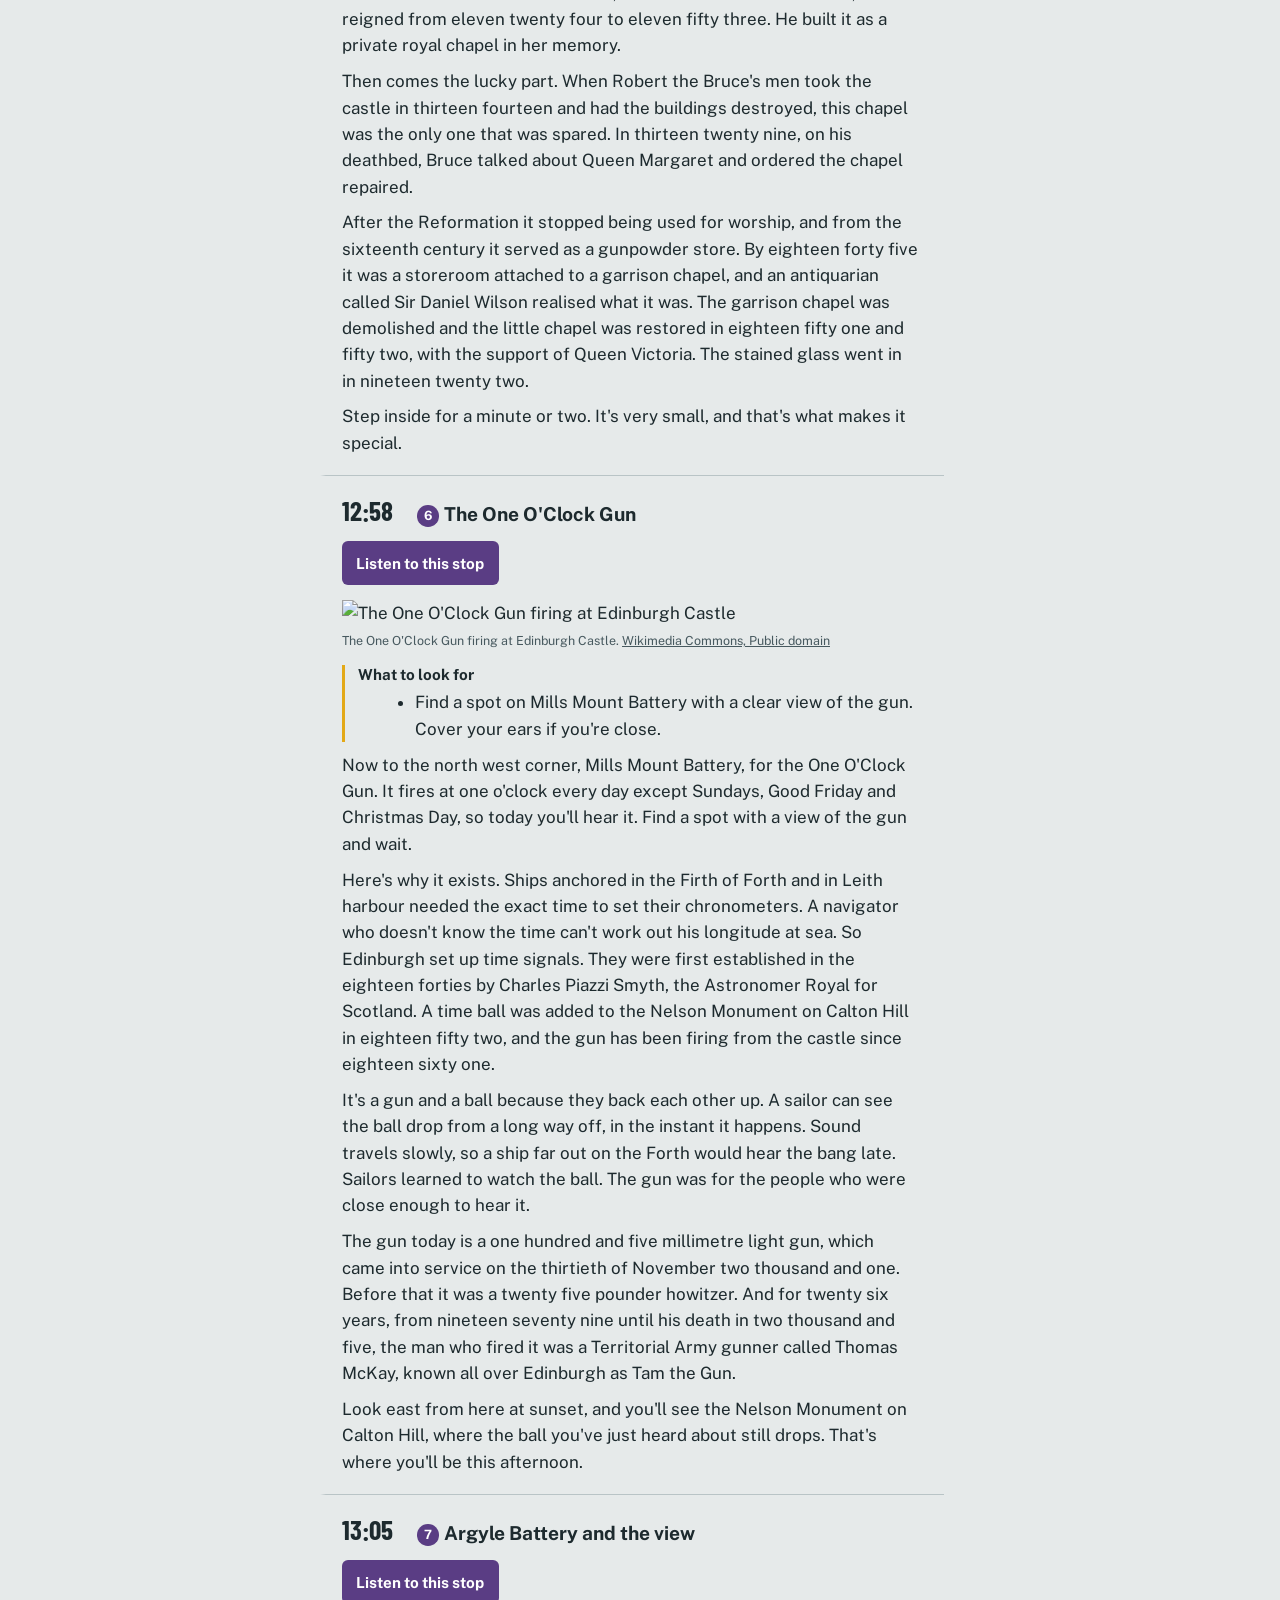
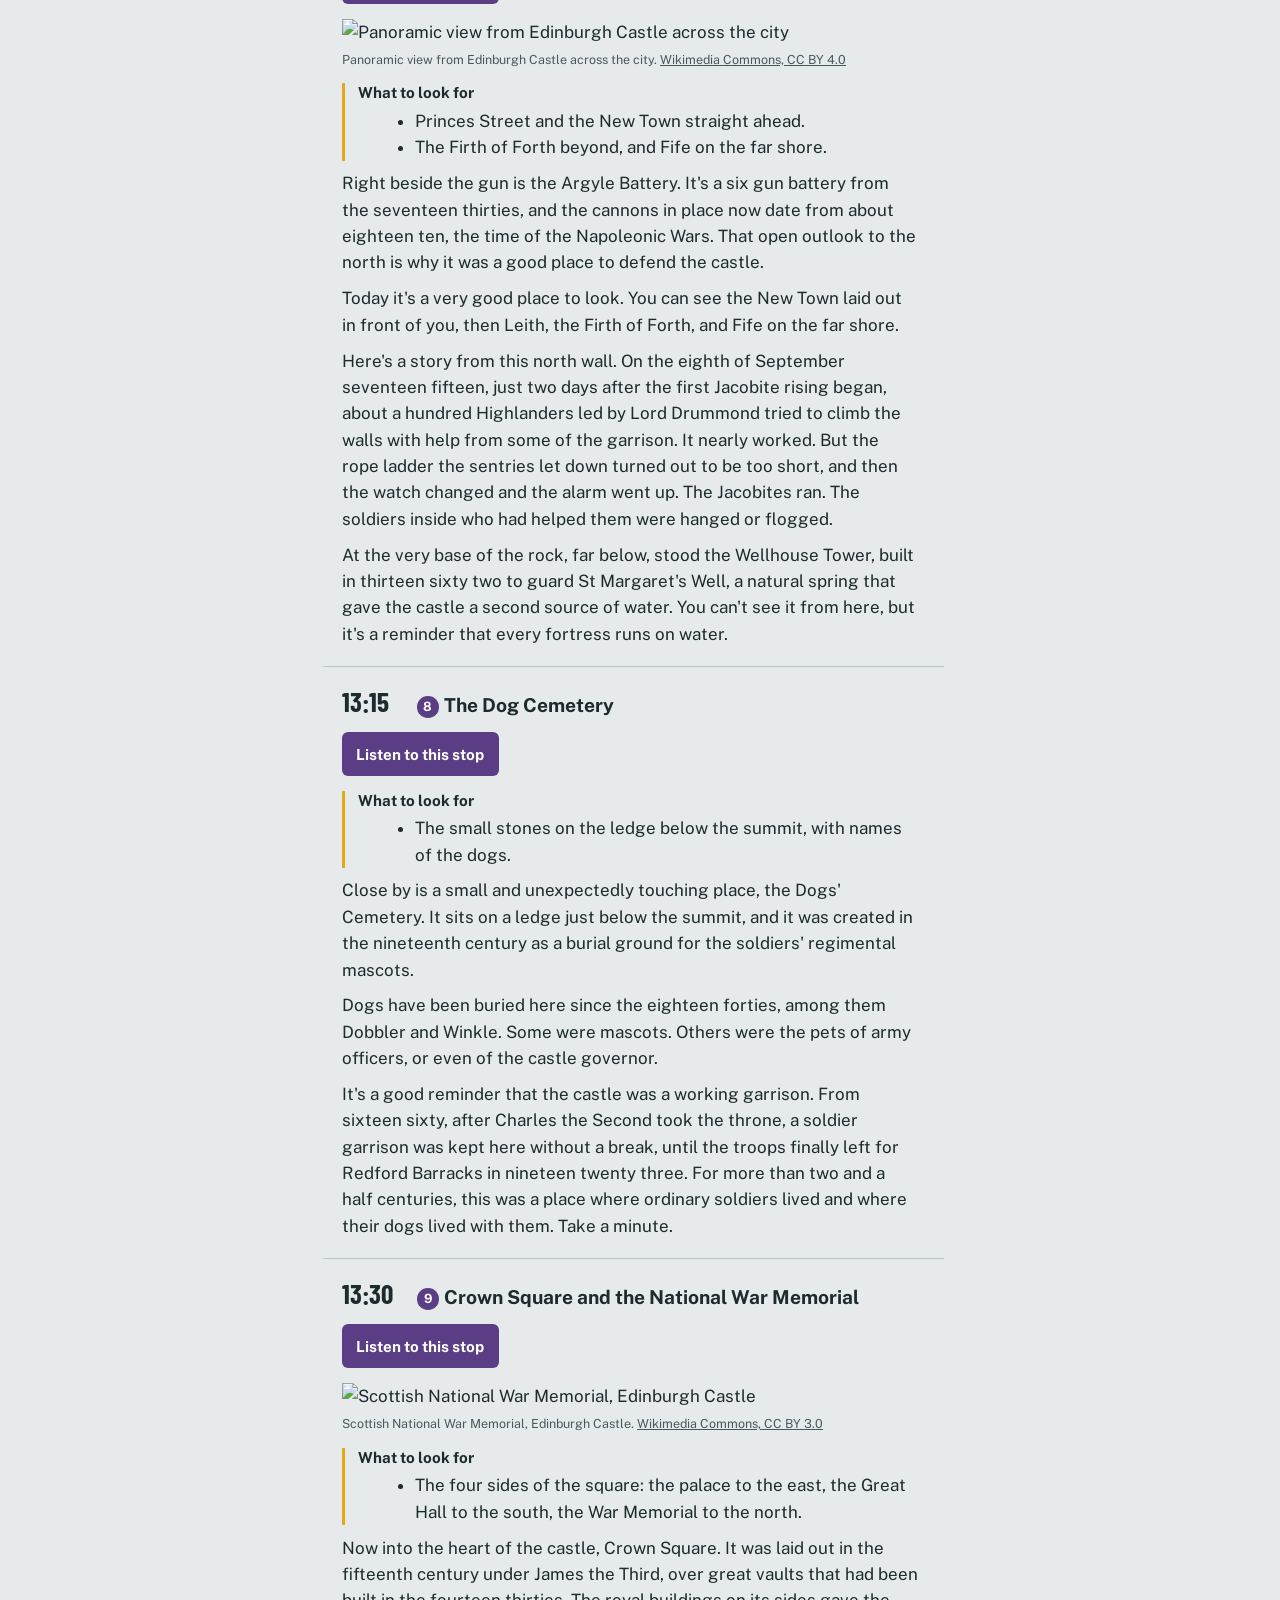
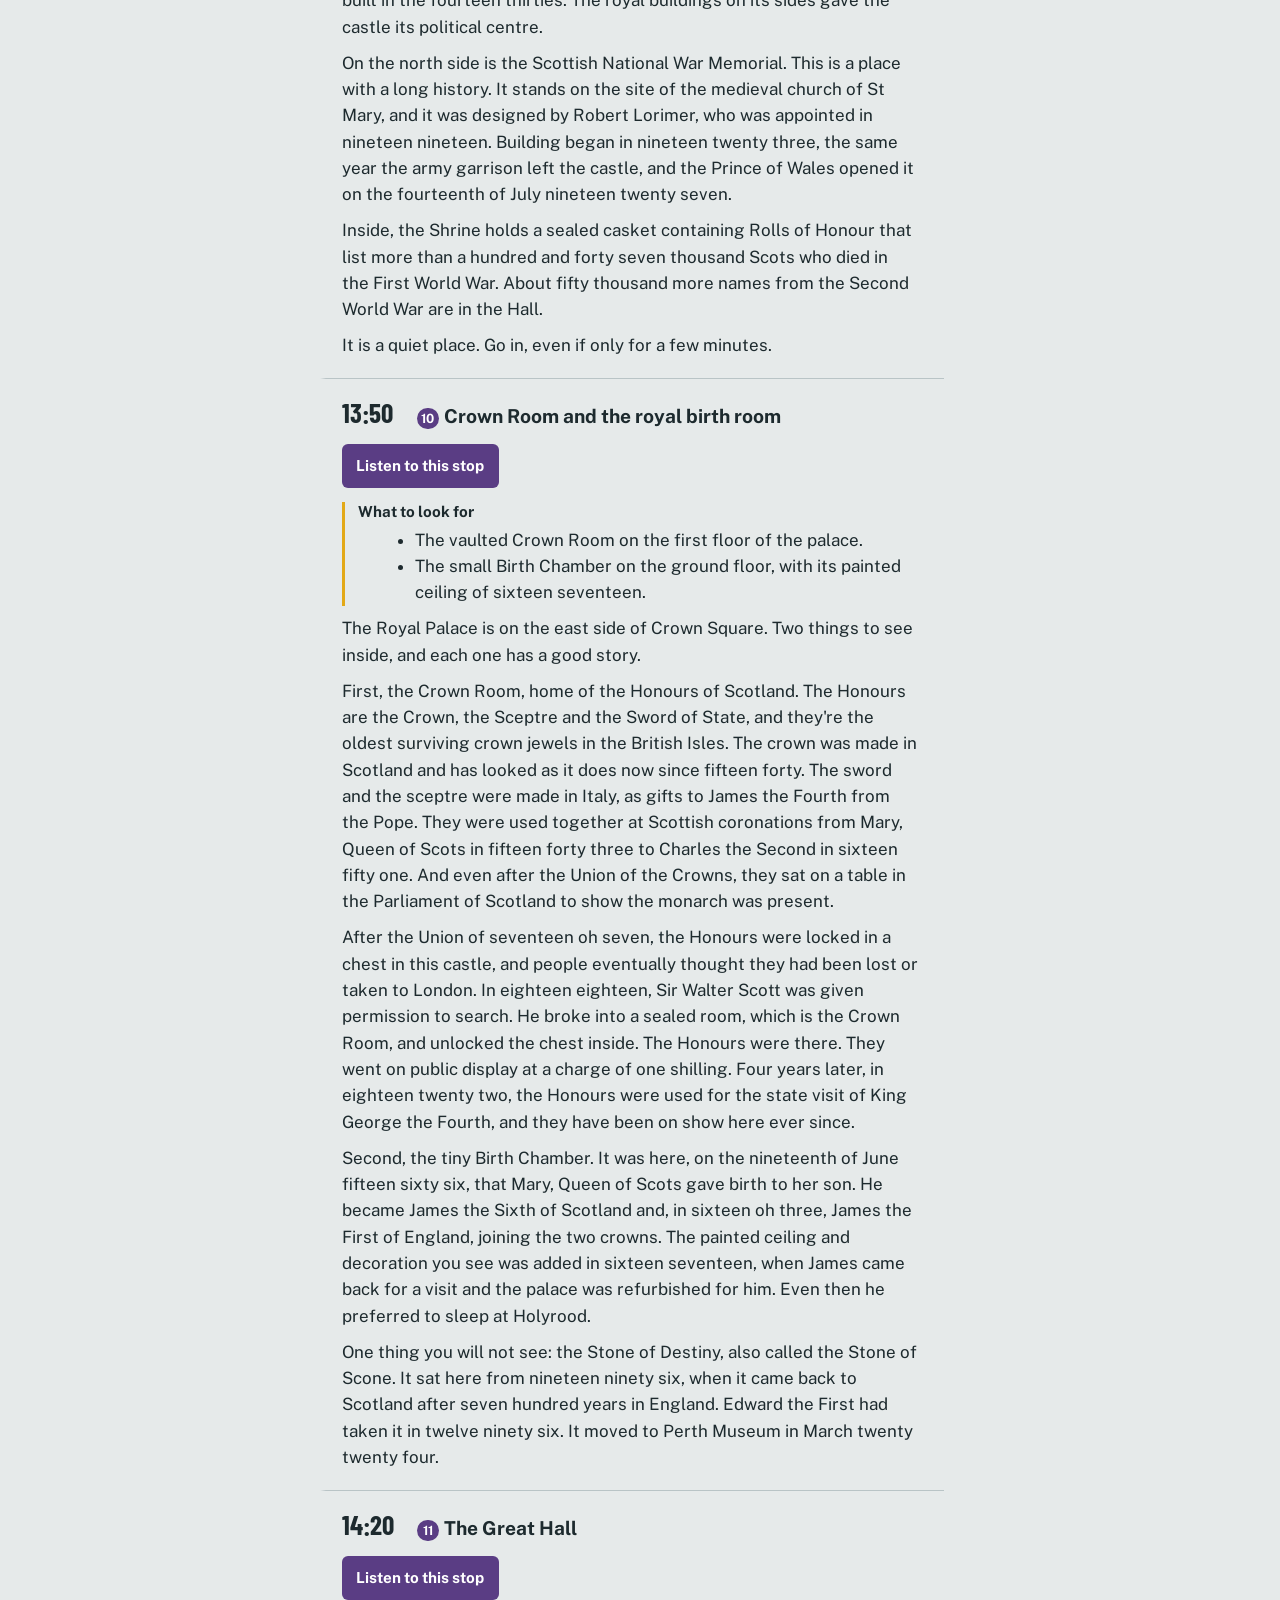
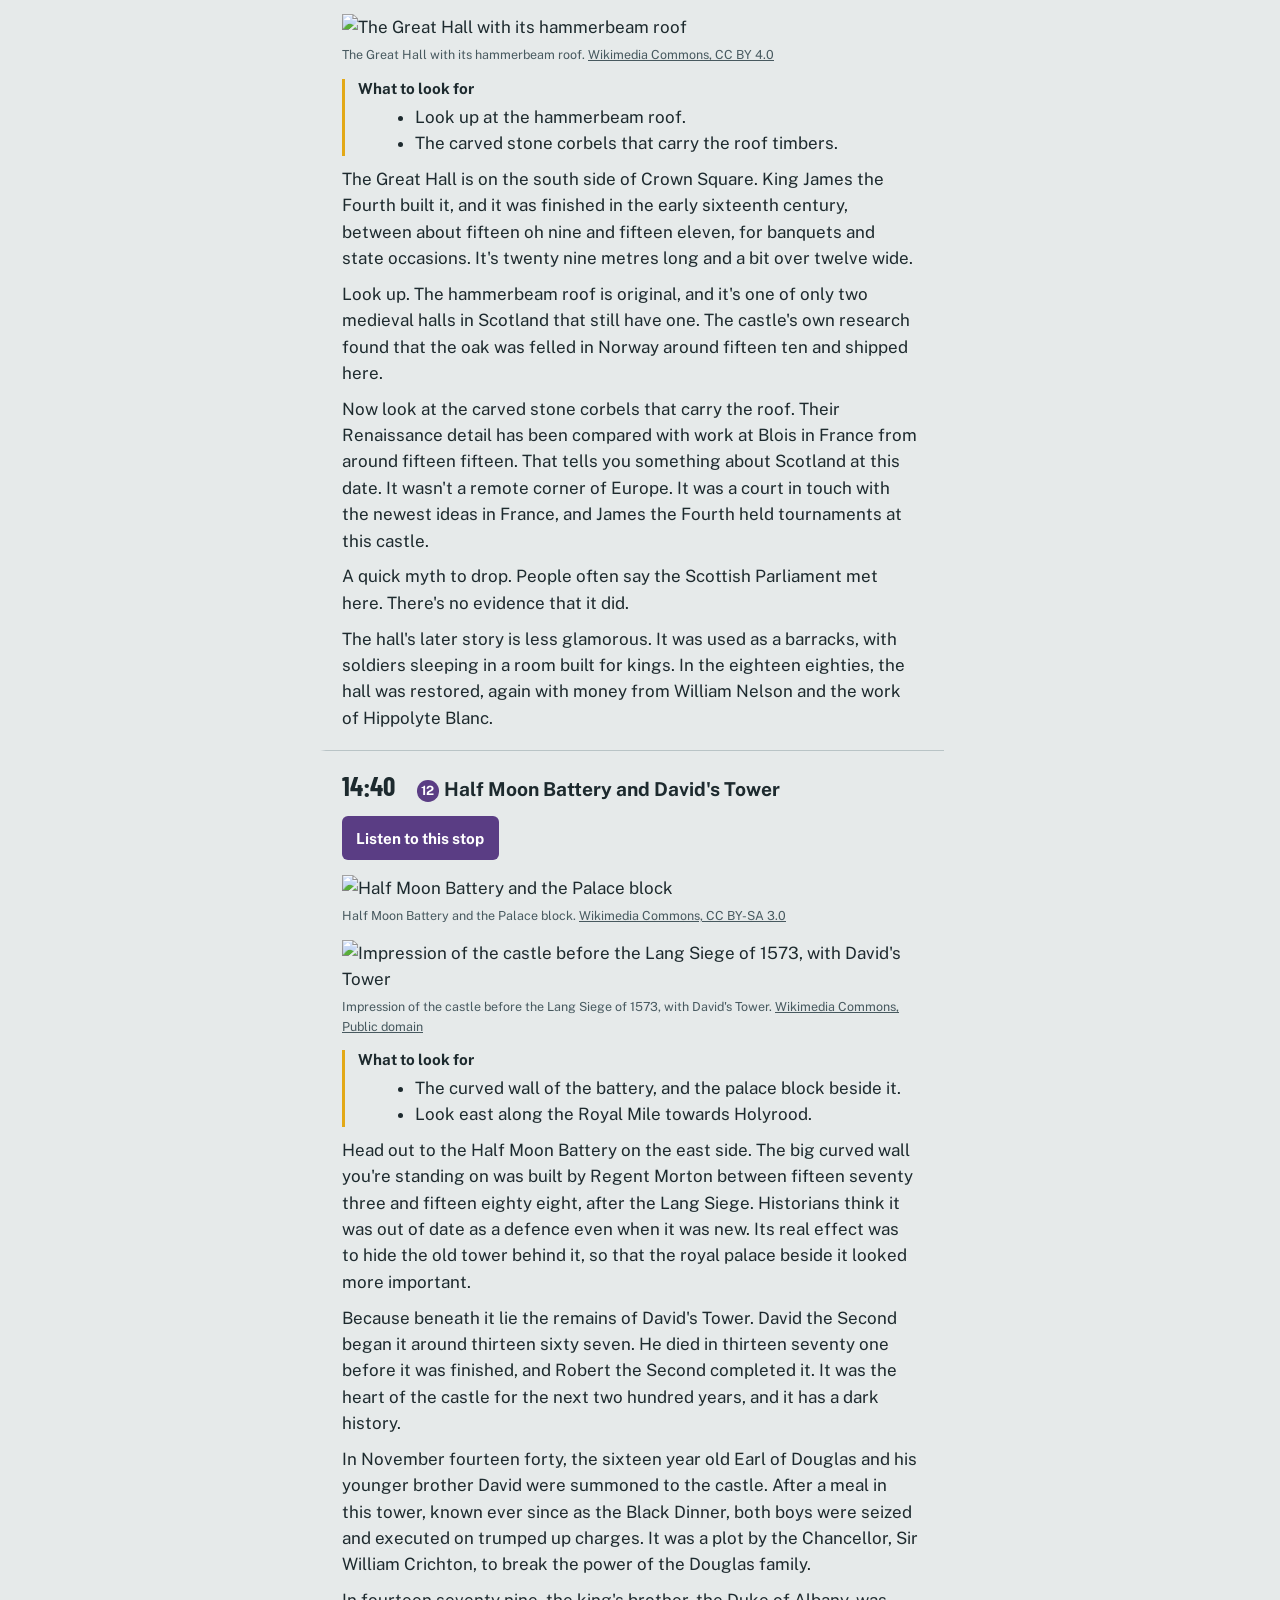
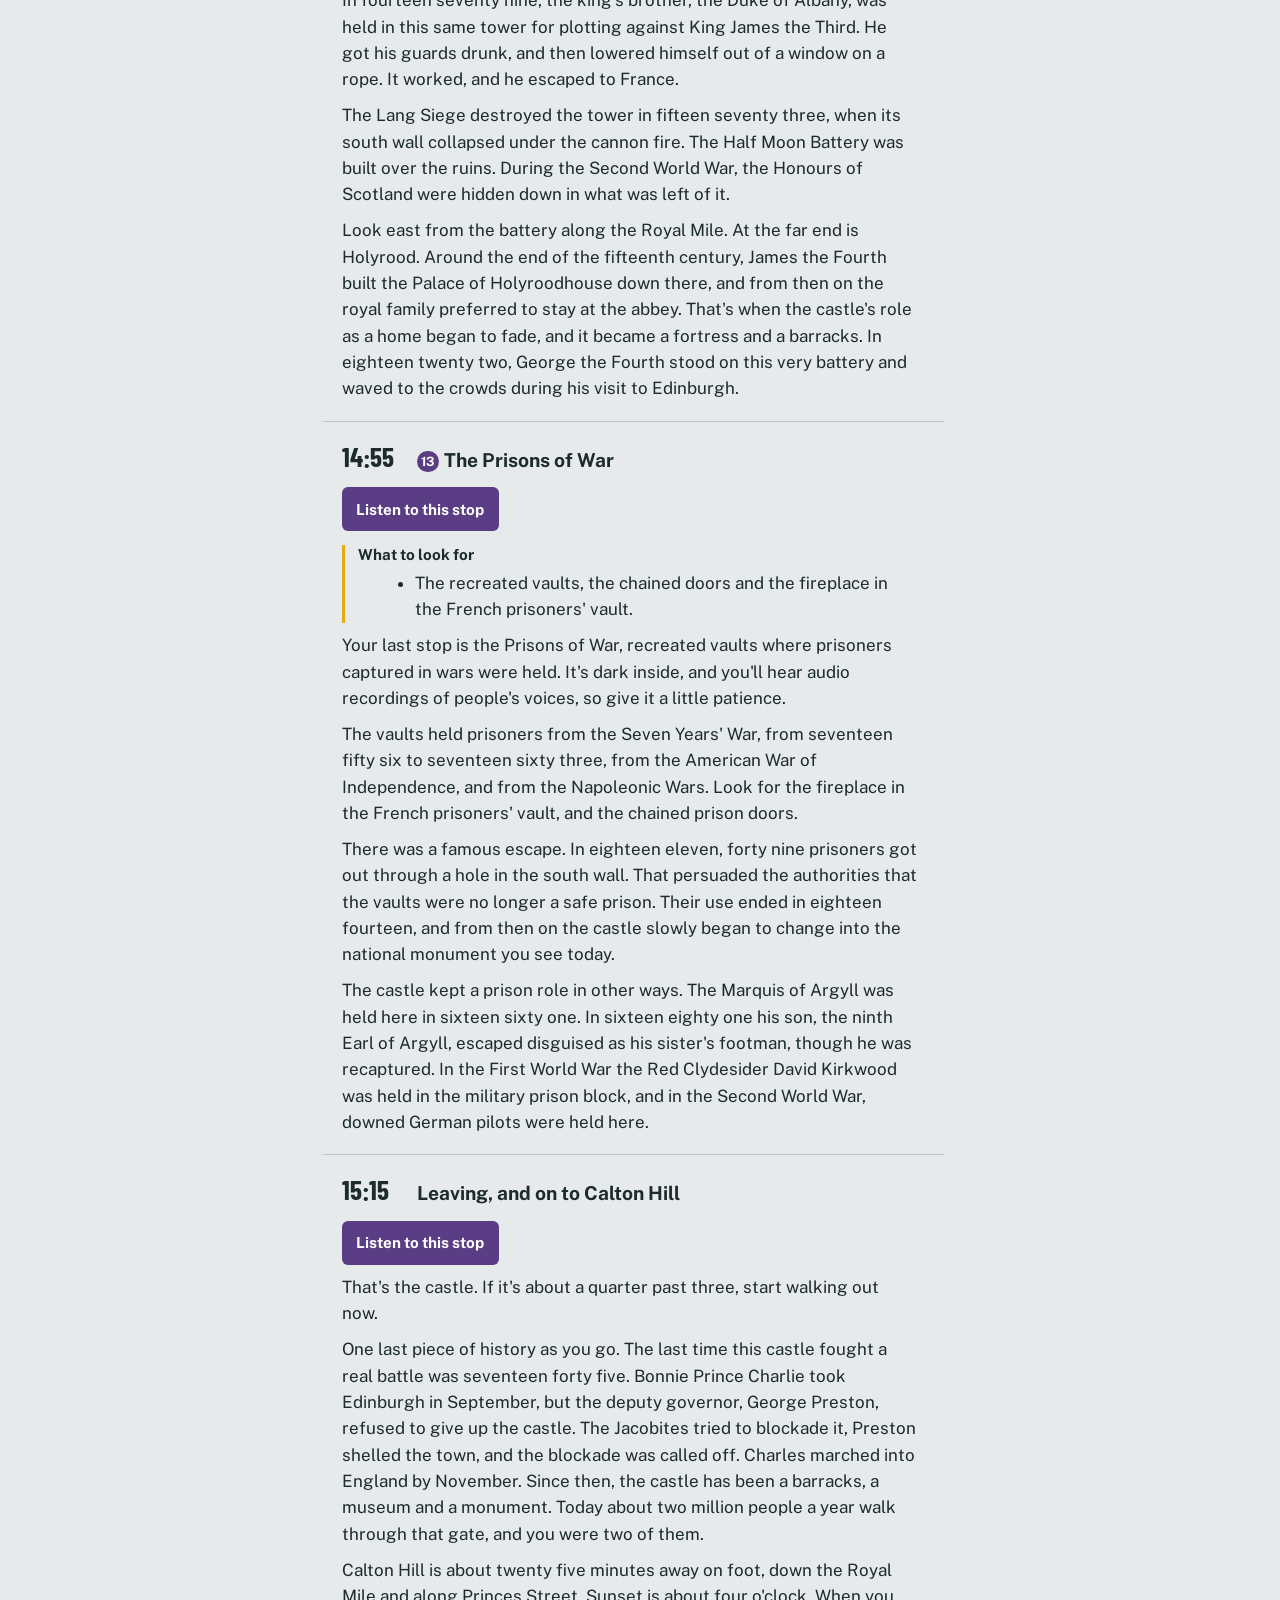
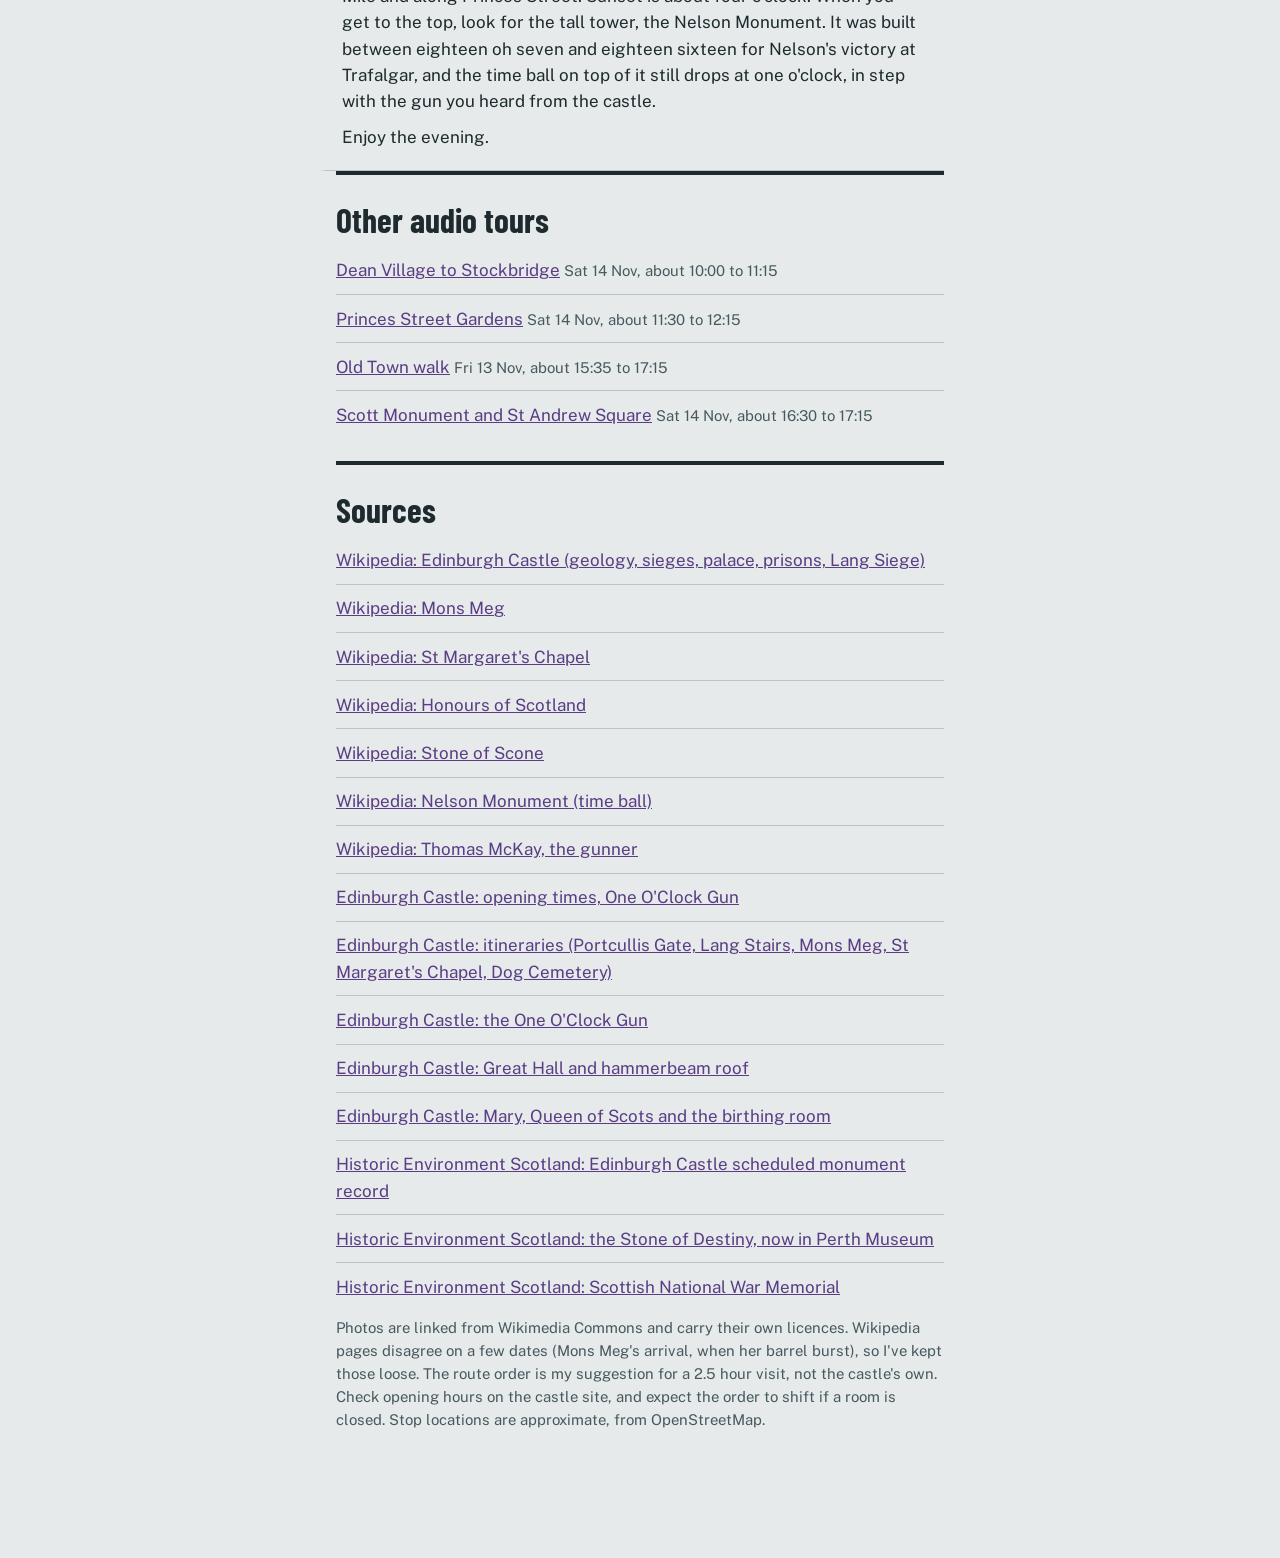
==== commit 33a44004: "Shift plan: Old Town at dusk Fri, later Sat start, museum moved to Sun morning Co-Authored-By: Claud" ====
--- a/castle.html
+++ b/castle.html
@@ -142,7 +142,7 @@
 
 <section class="plain">
   <h2>Other audio tours</h2>
-  <ul class="flat"><li><a href="westend.html">Dean Village to Stockbridge</a> <span class="fine">Sat 14 Nov, about 09:00 to 11:15</span></li><li><a href="gardens.html">Princes Street Gardens</a> <span class="fine">Sat 14 Nov, about 11:30 to 12:15</span></li><li><a href="oldtown.html">Old Town walk</a> <span class="fine">Fri 13 Nov, about 14:00 to 16:30</span></li><li><a href="evening.html">Scott Monument and St Andrew Square</a> <span class="fine">Sat 14 Nov, about 16:30 to 17:15</span></li></ul>
+  <ul class="flat"><li><a href="westend.html">Dean Village to Stockbridge</a> <span class="fine">Sat 14 Nov, about 10:00 to 11:15</span></li><li><a href="gardens.html">Princes Street Gardens</a> <span class="fine">Sat 14 Nov, about 11:30 to 12:15</span></li><li><a href="oldtown.html">Old Town walk</a> <span class="fine">Fri 13 Nov, about 15:35 to 17:15</span></li><li><a href="evening.html">Scott Monument and St Andrew Square</a> <span class="fine">Sat 14 Nov, about 16:30 to 17:15</span></li></ul>
 </section>
 
 <section class="plain">
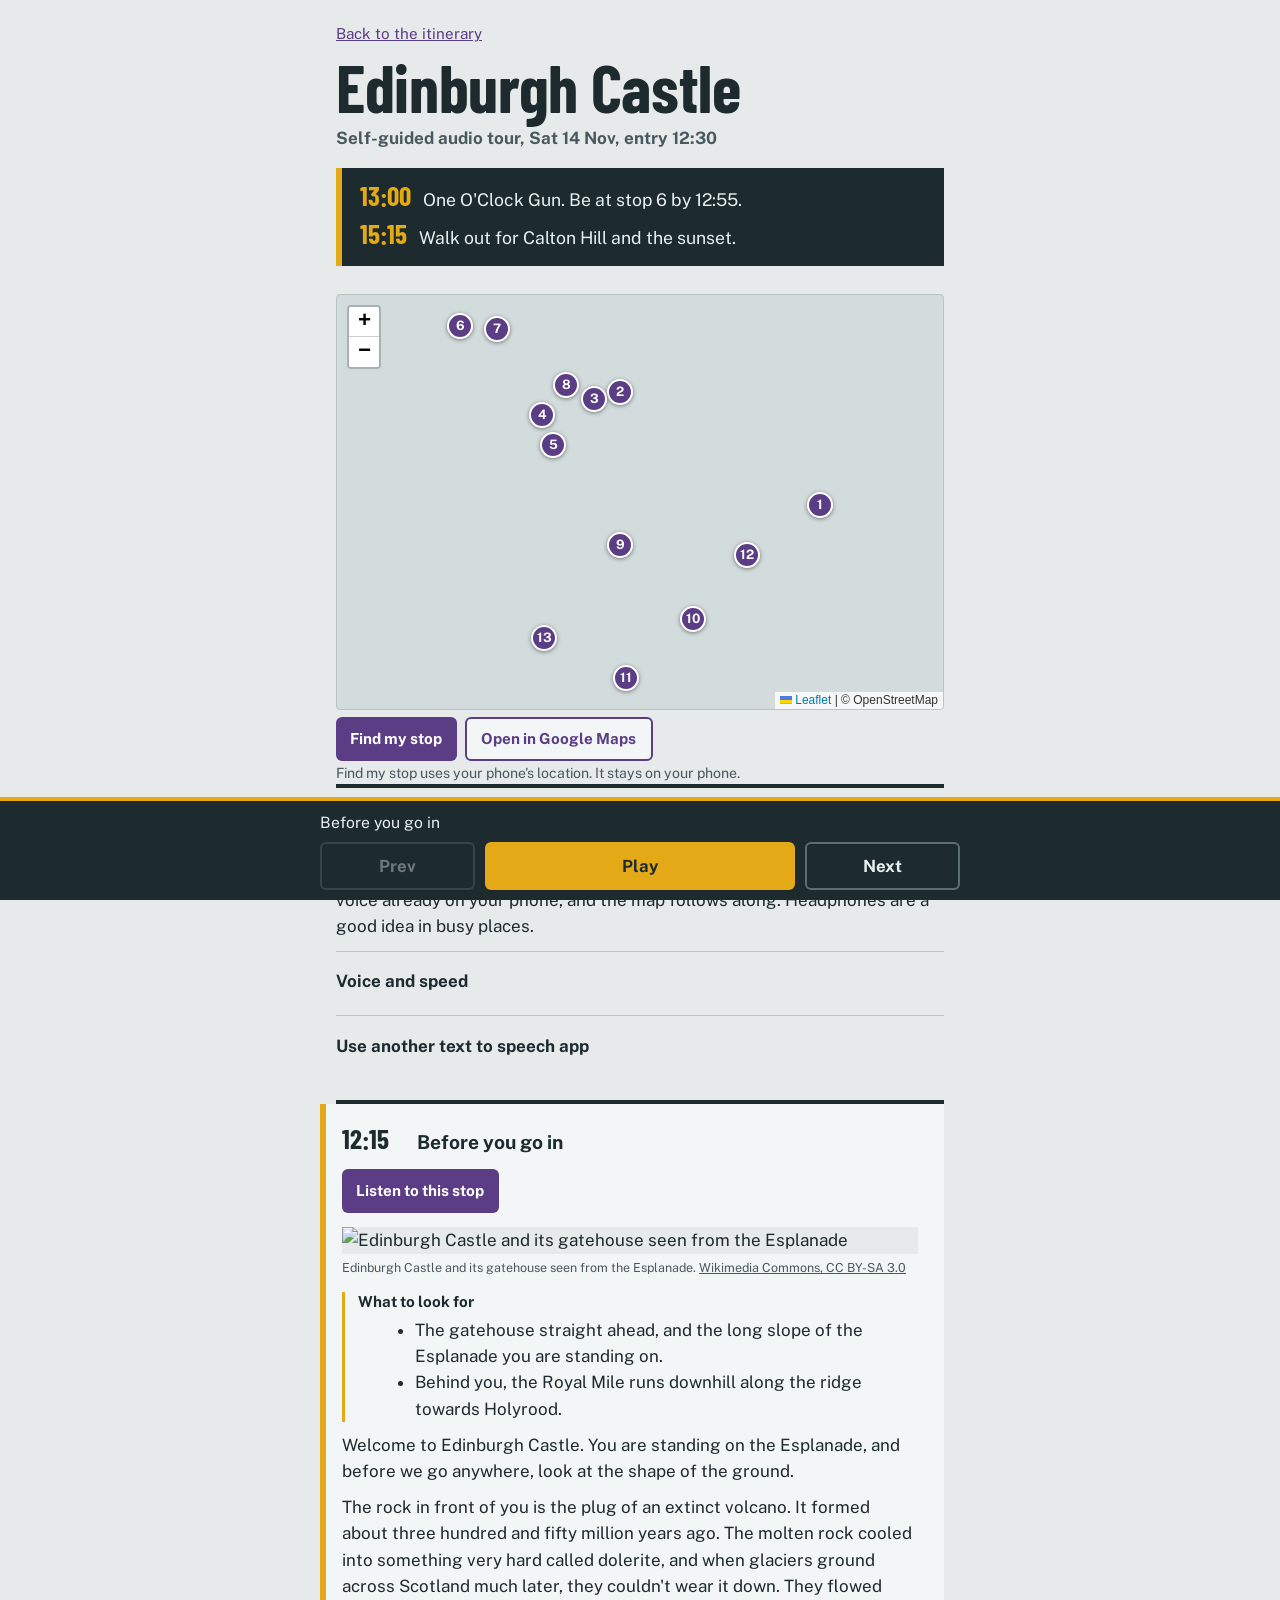
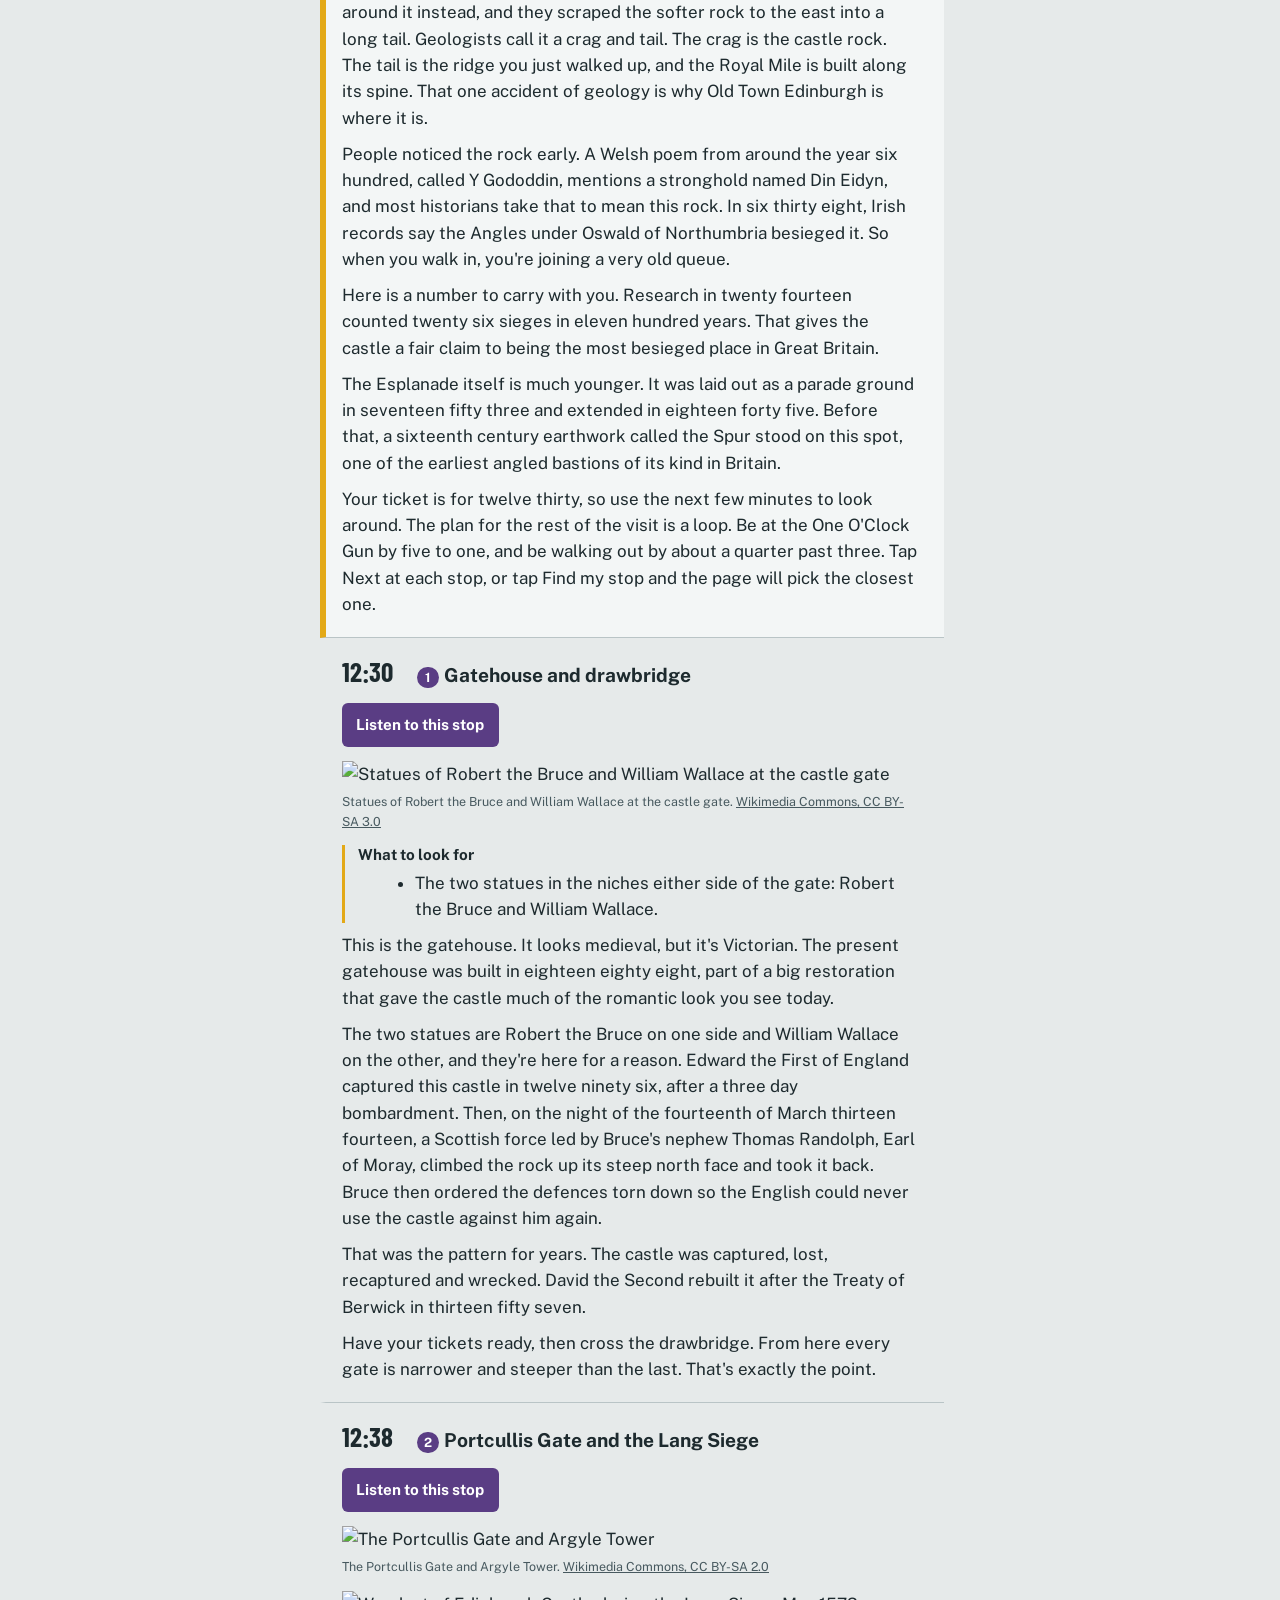
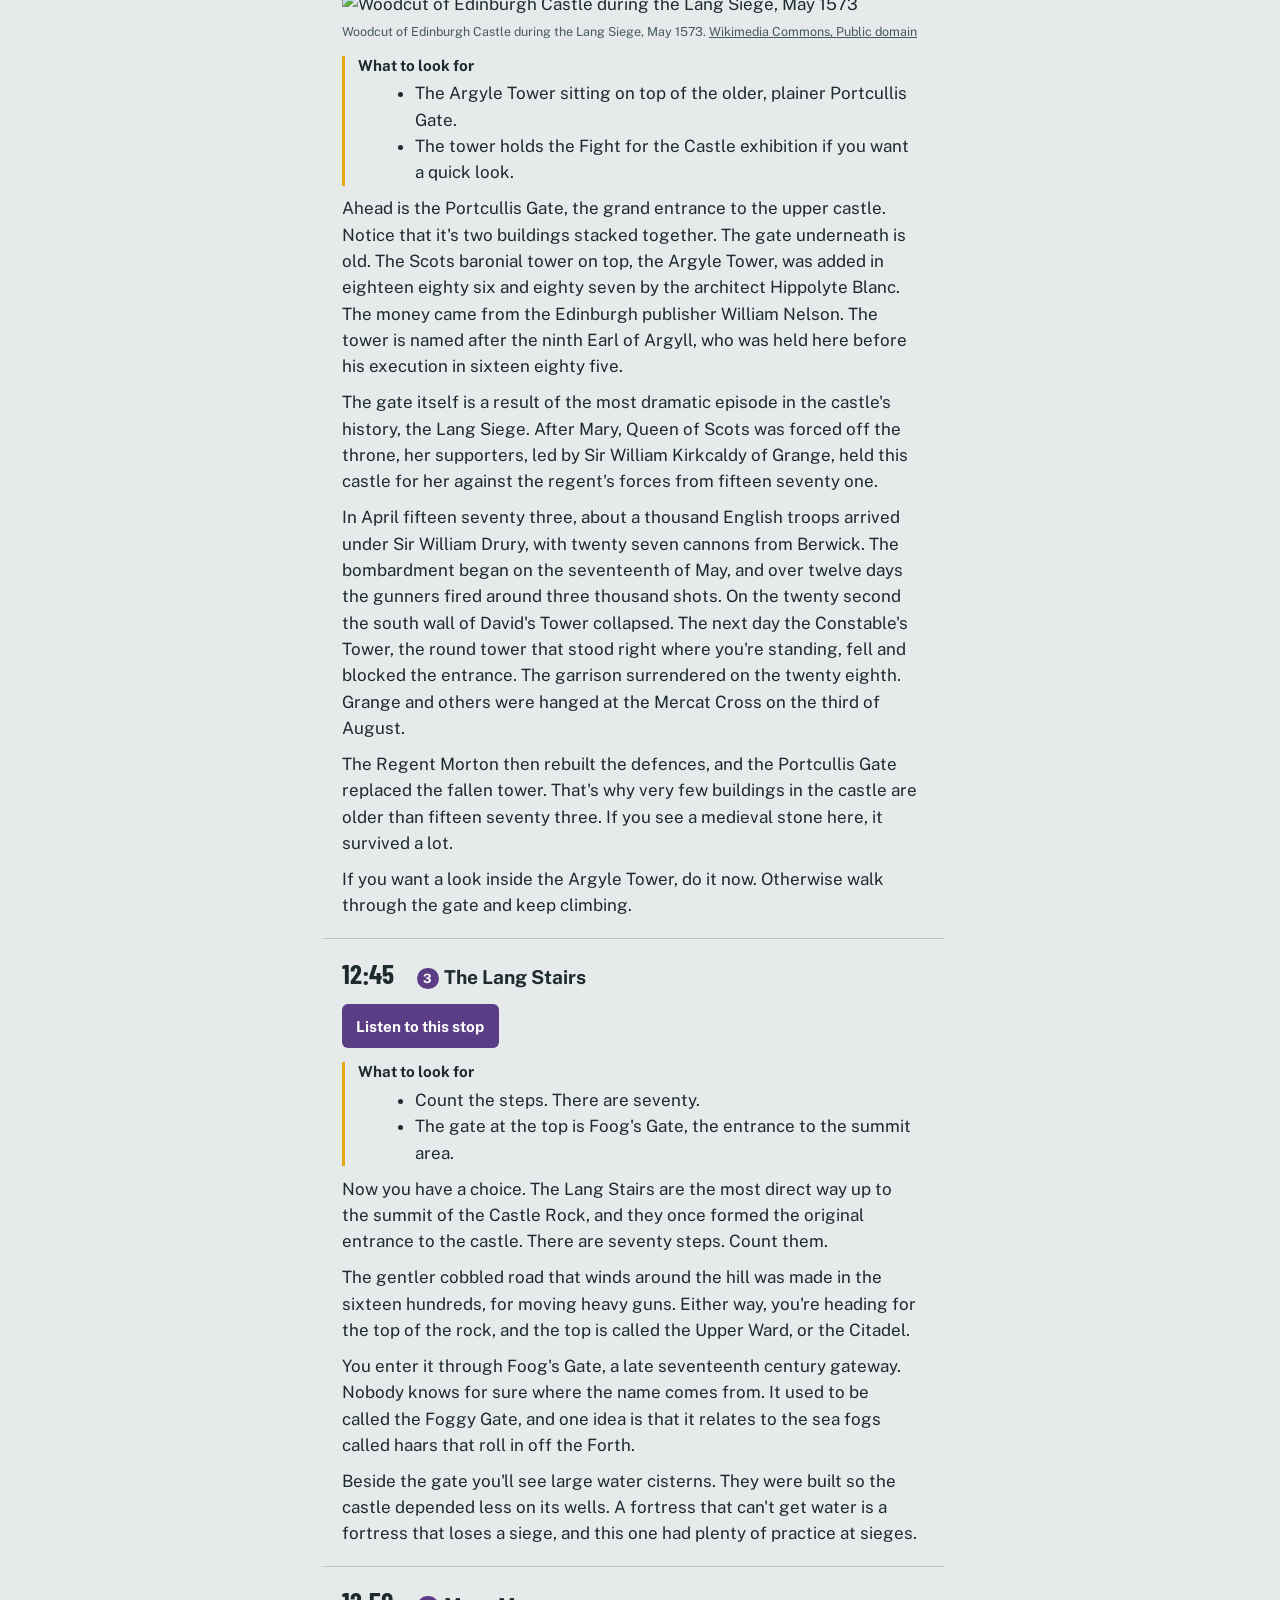
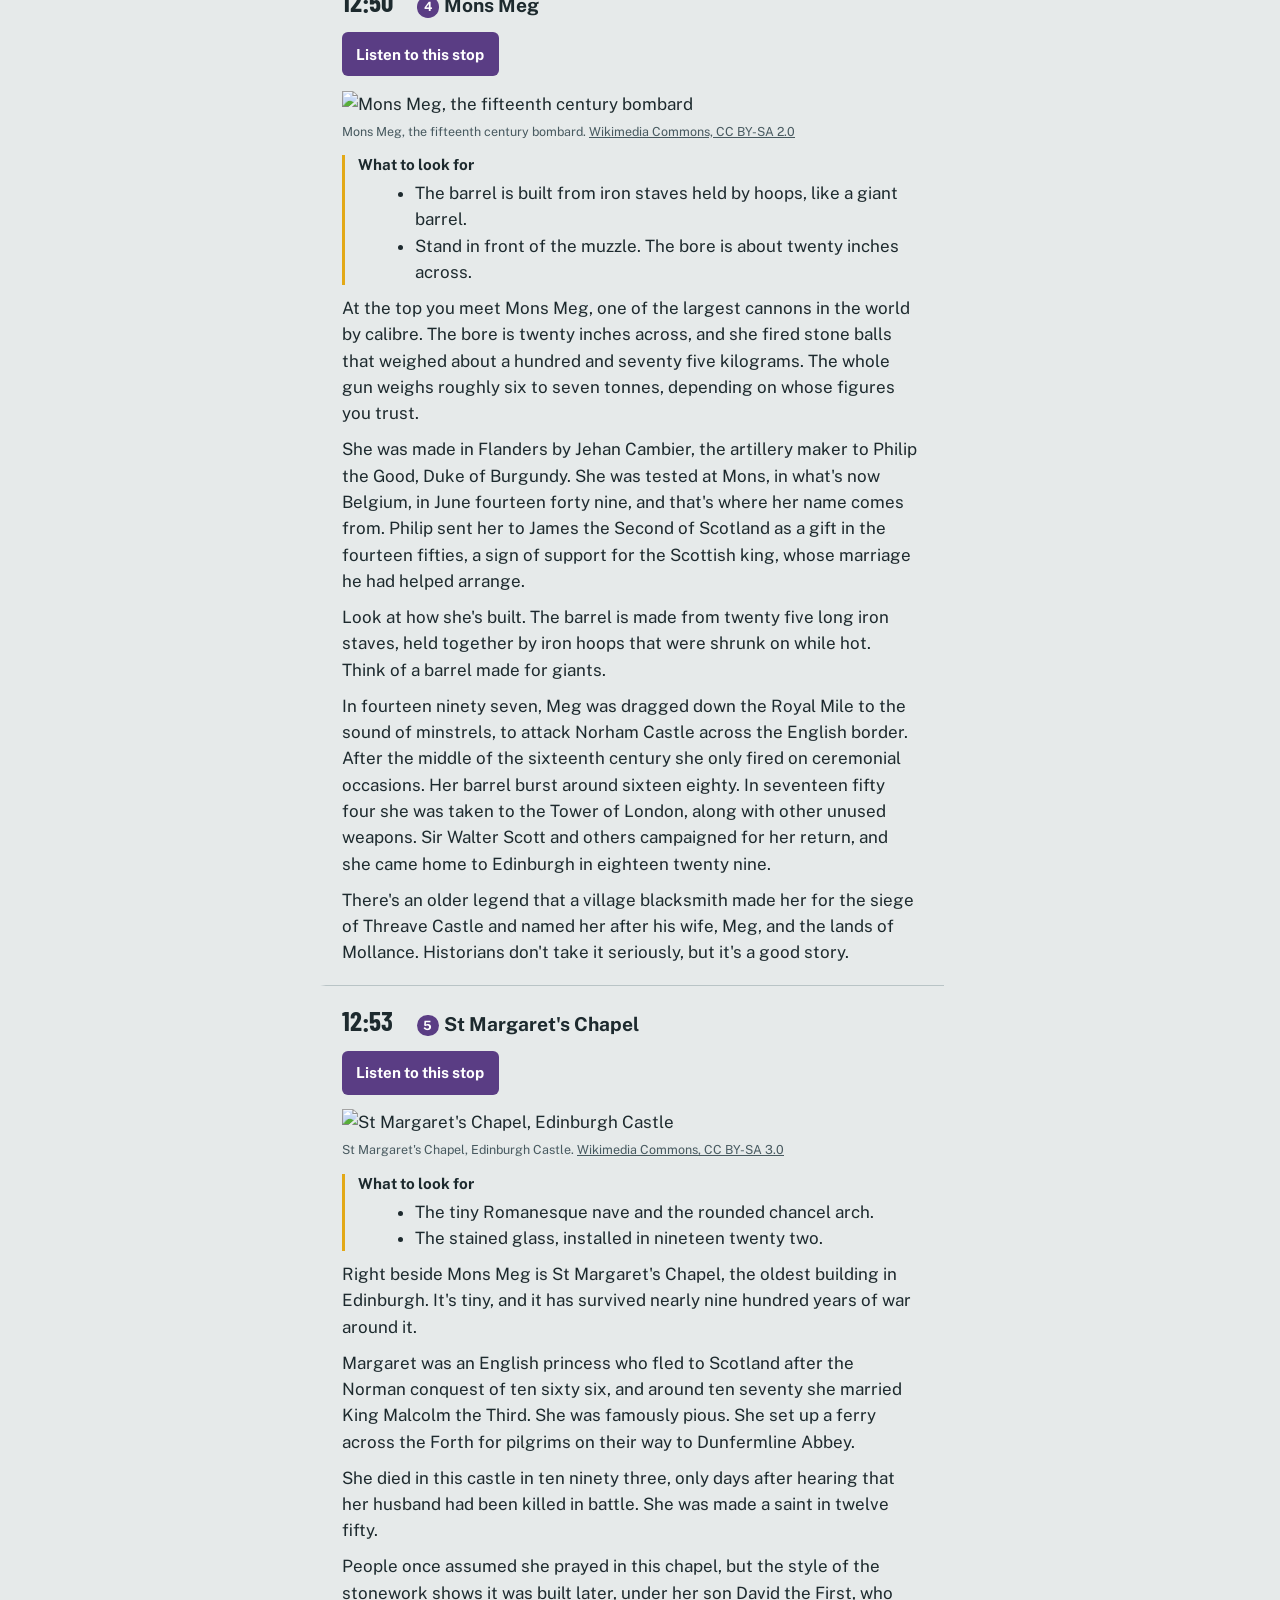
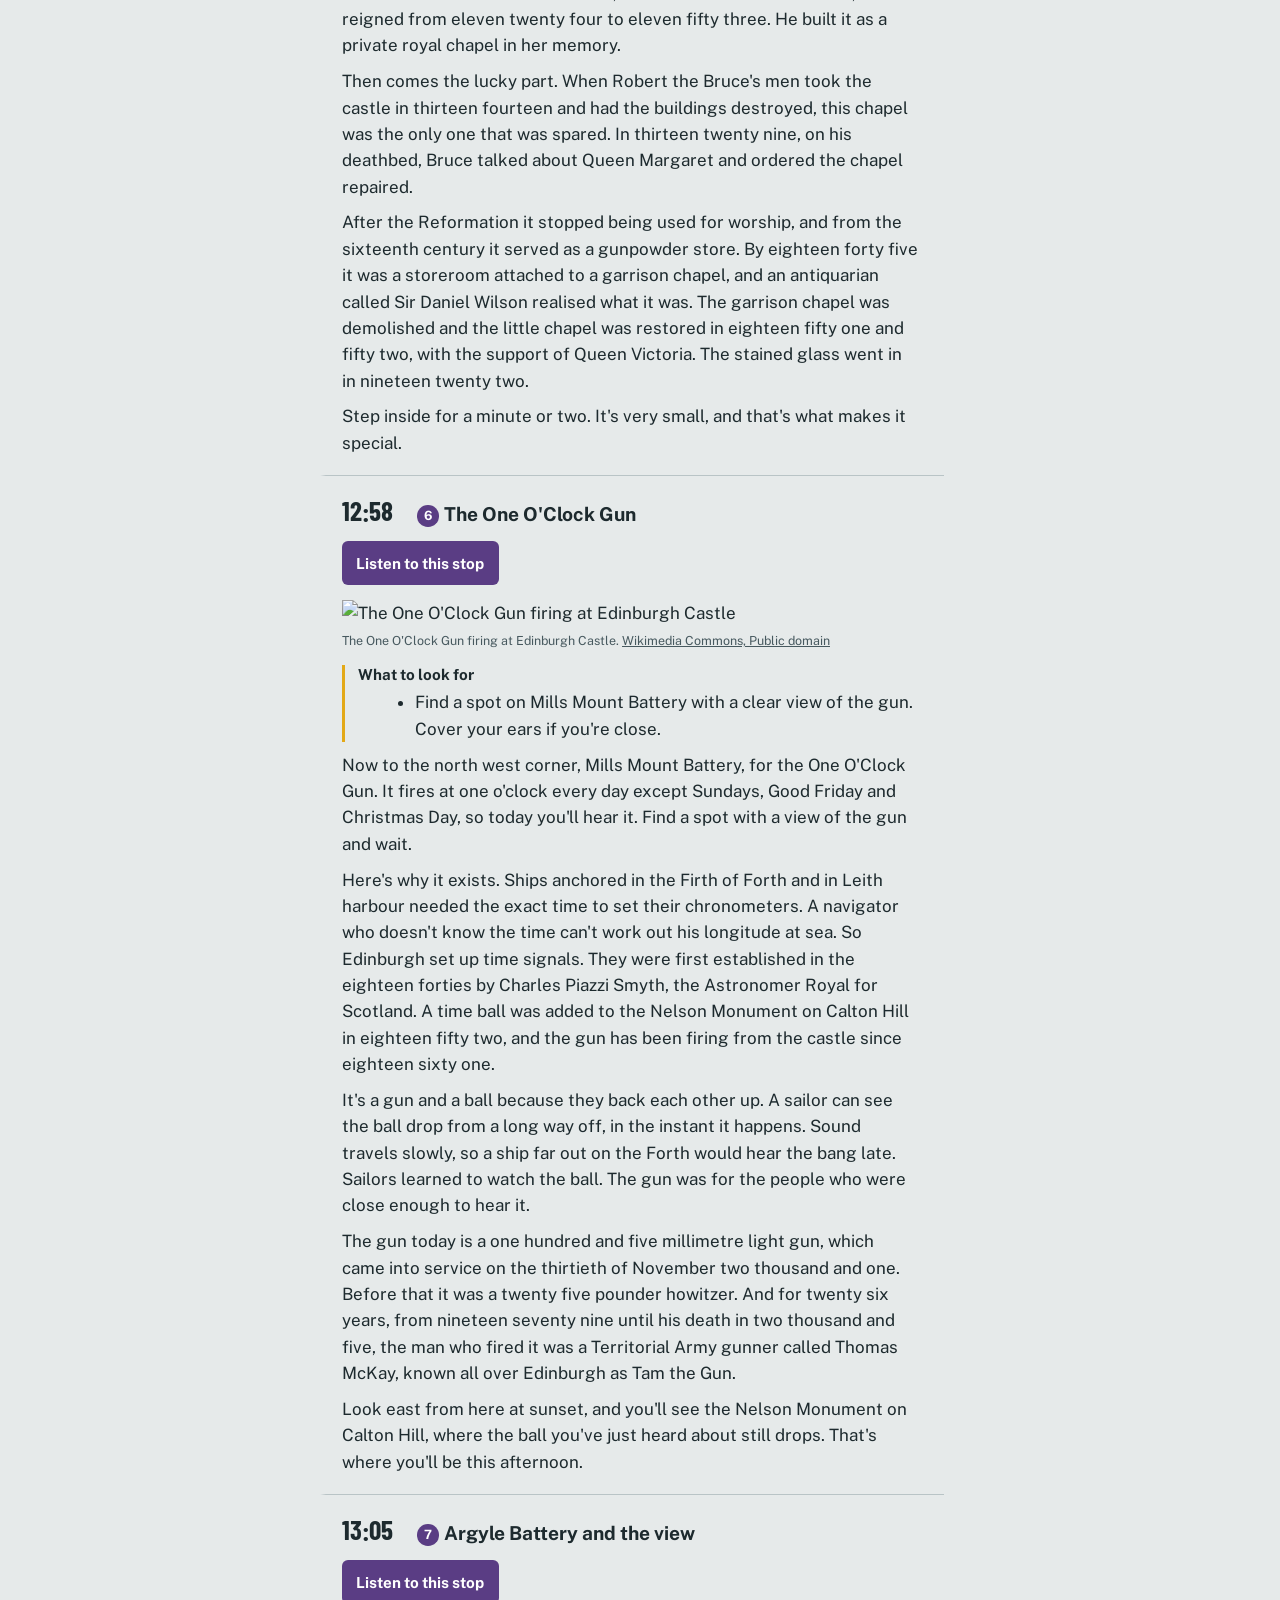
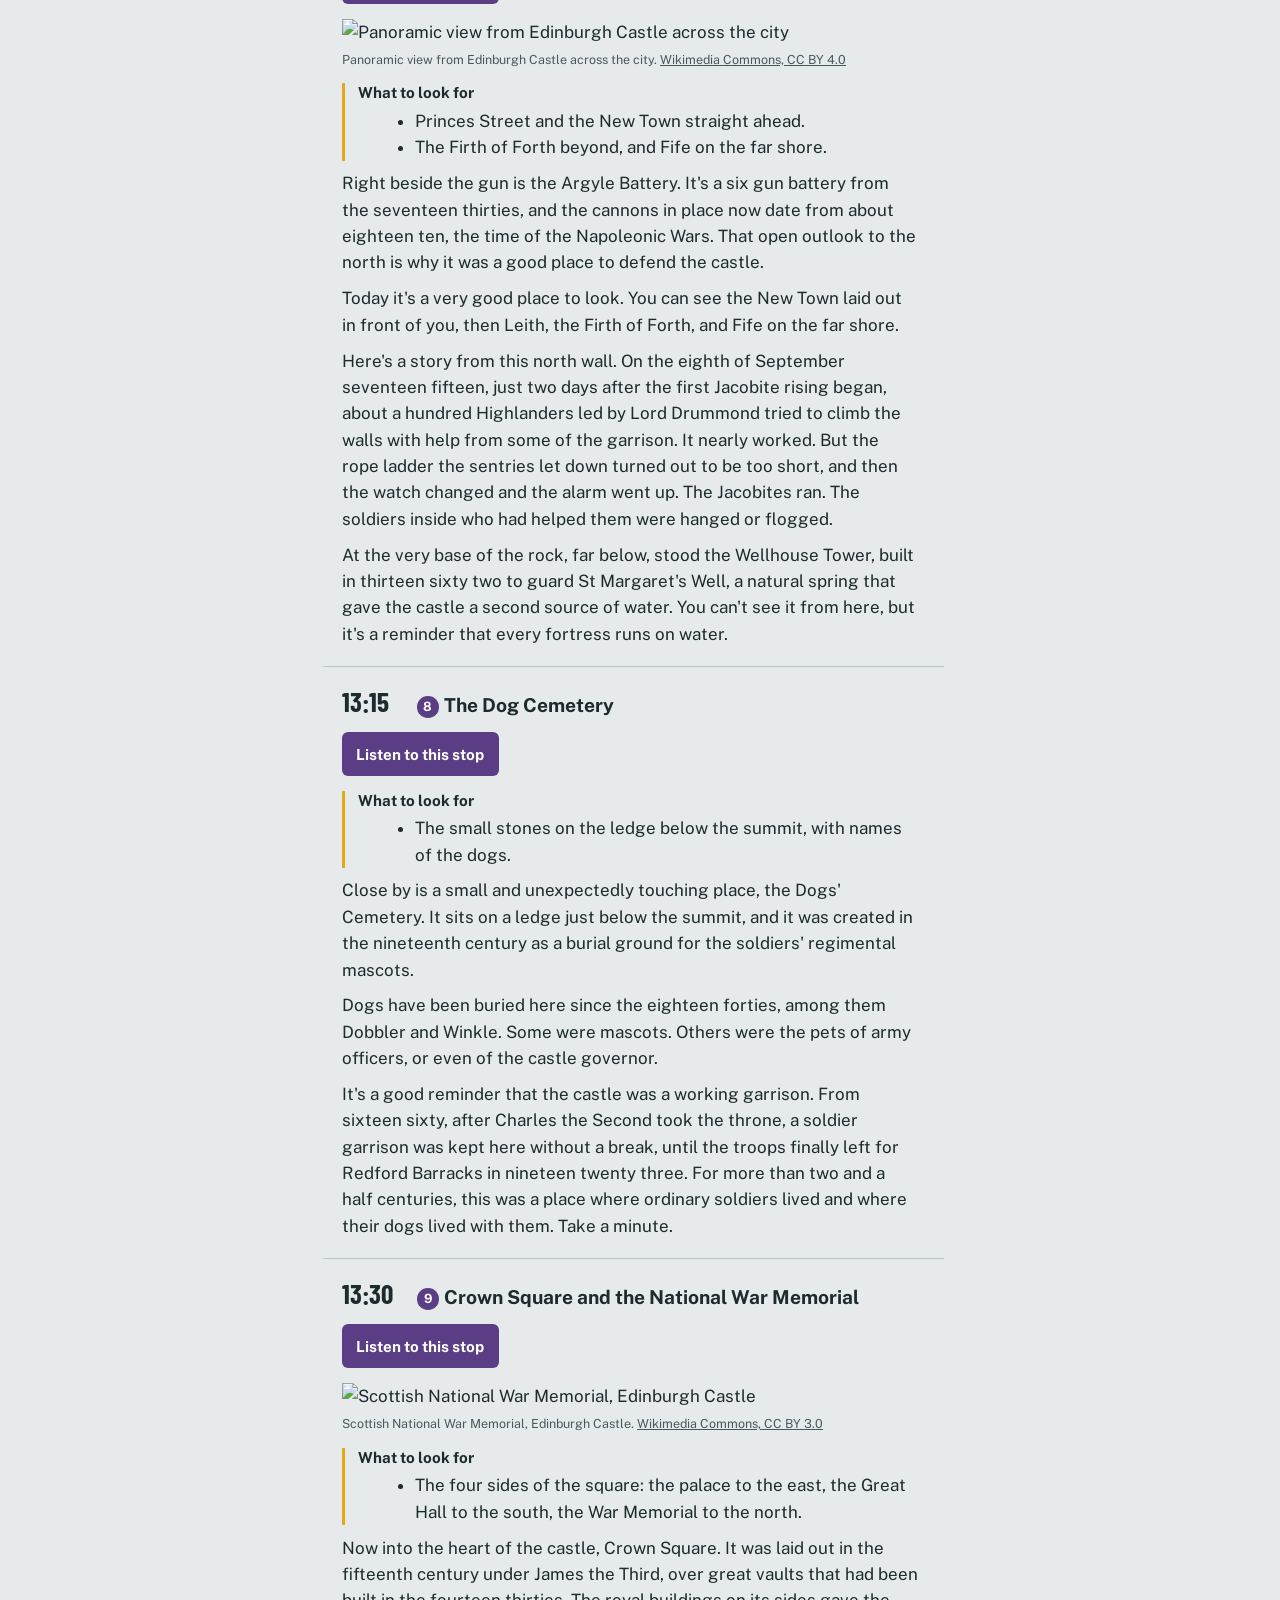
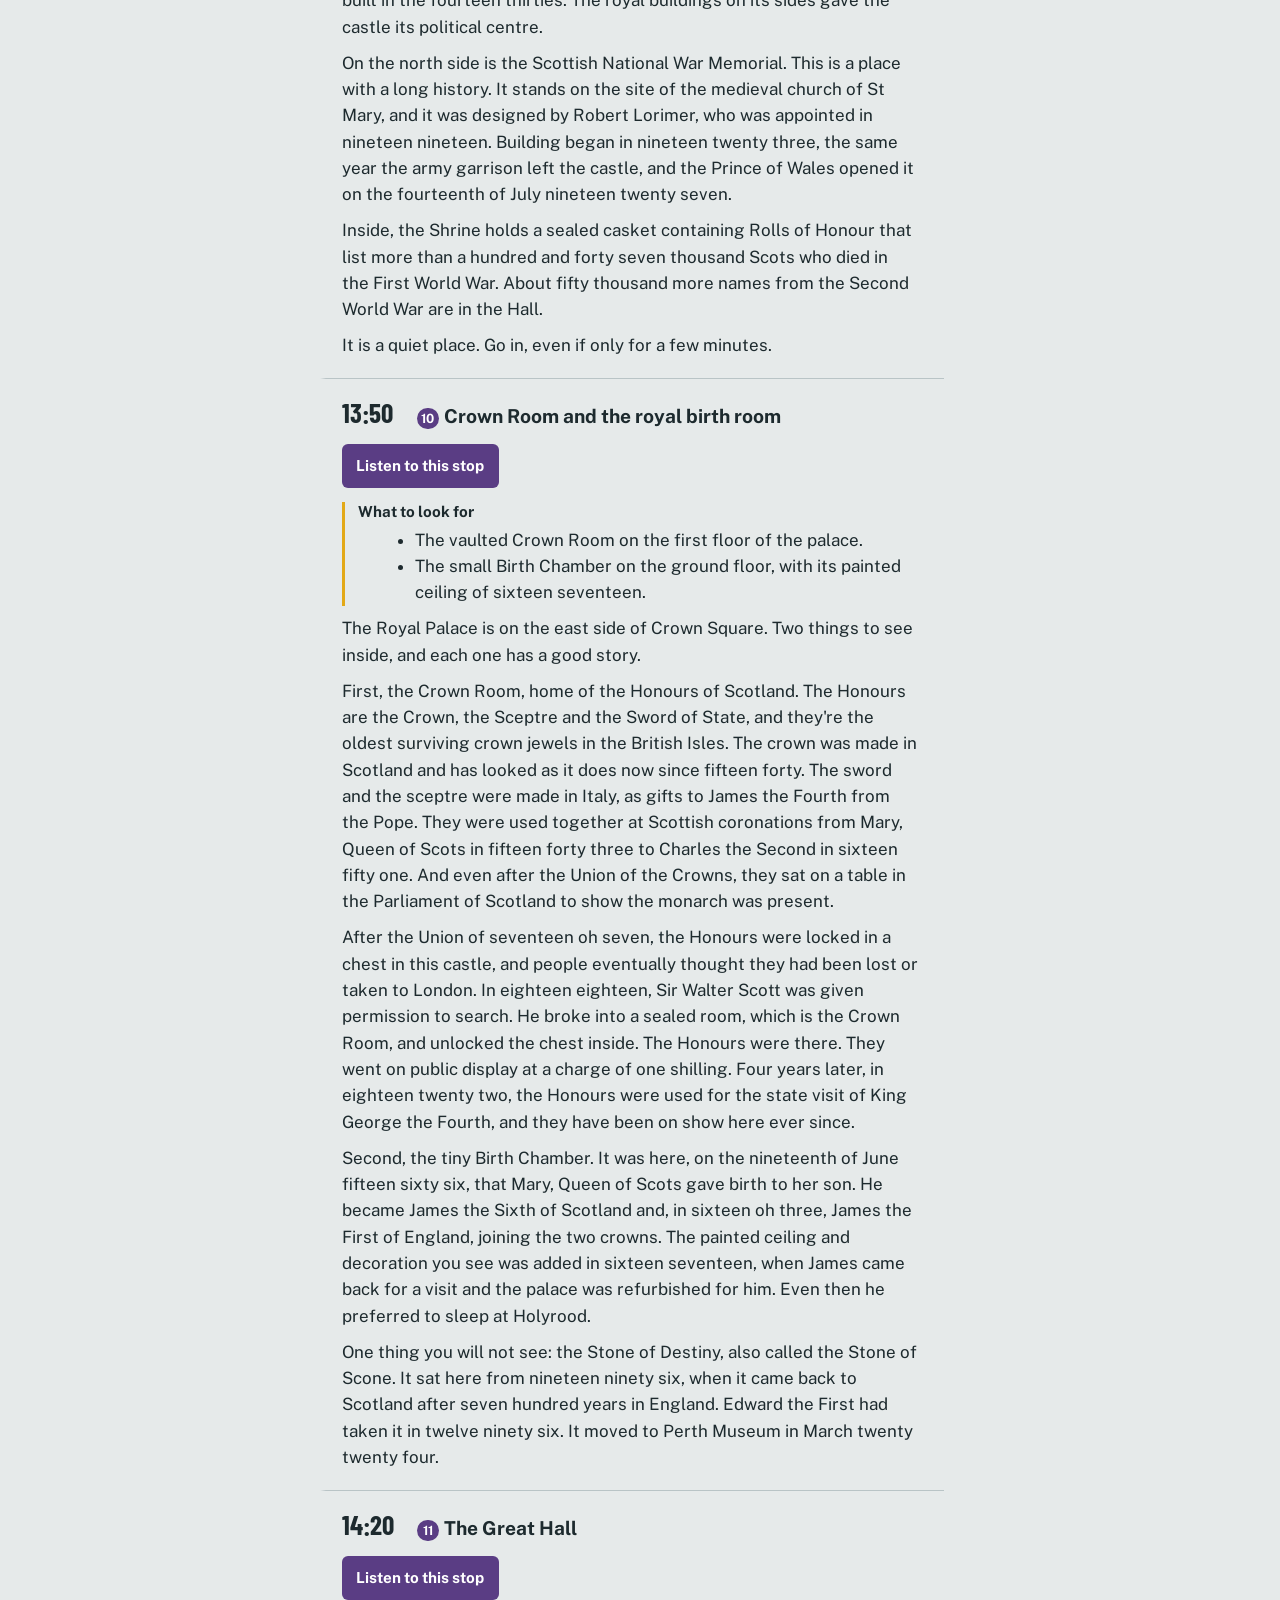
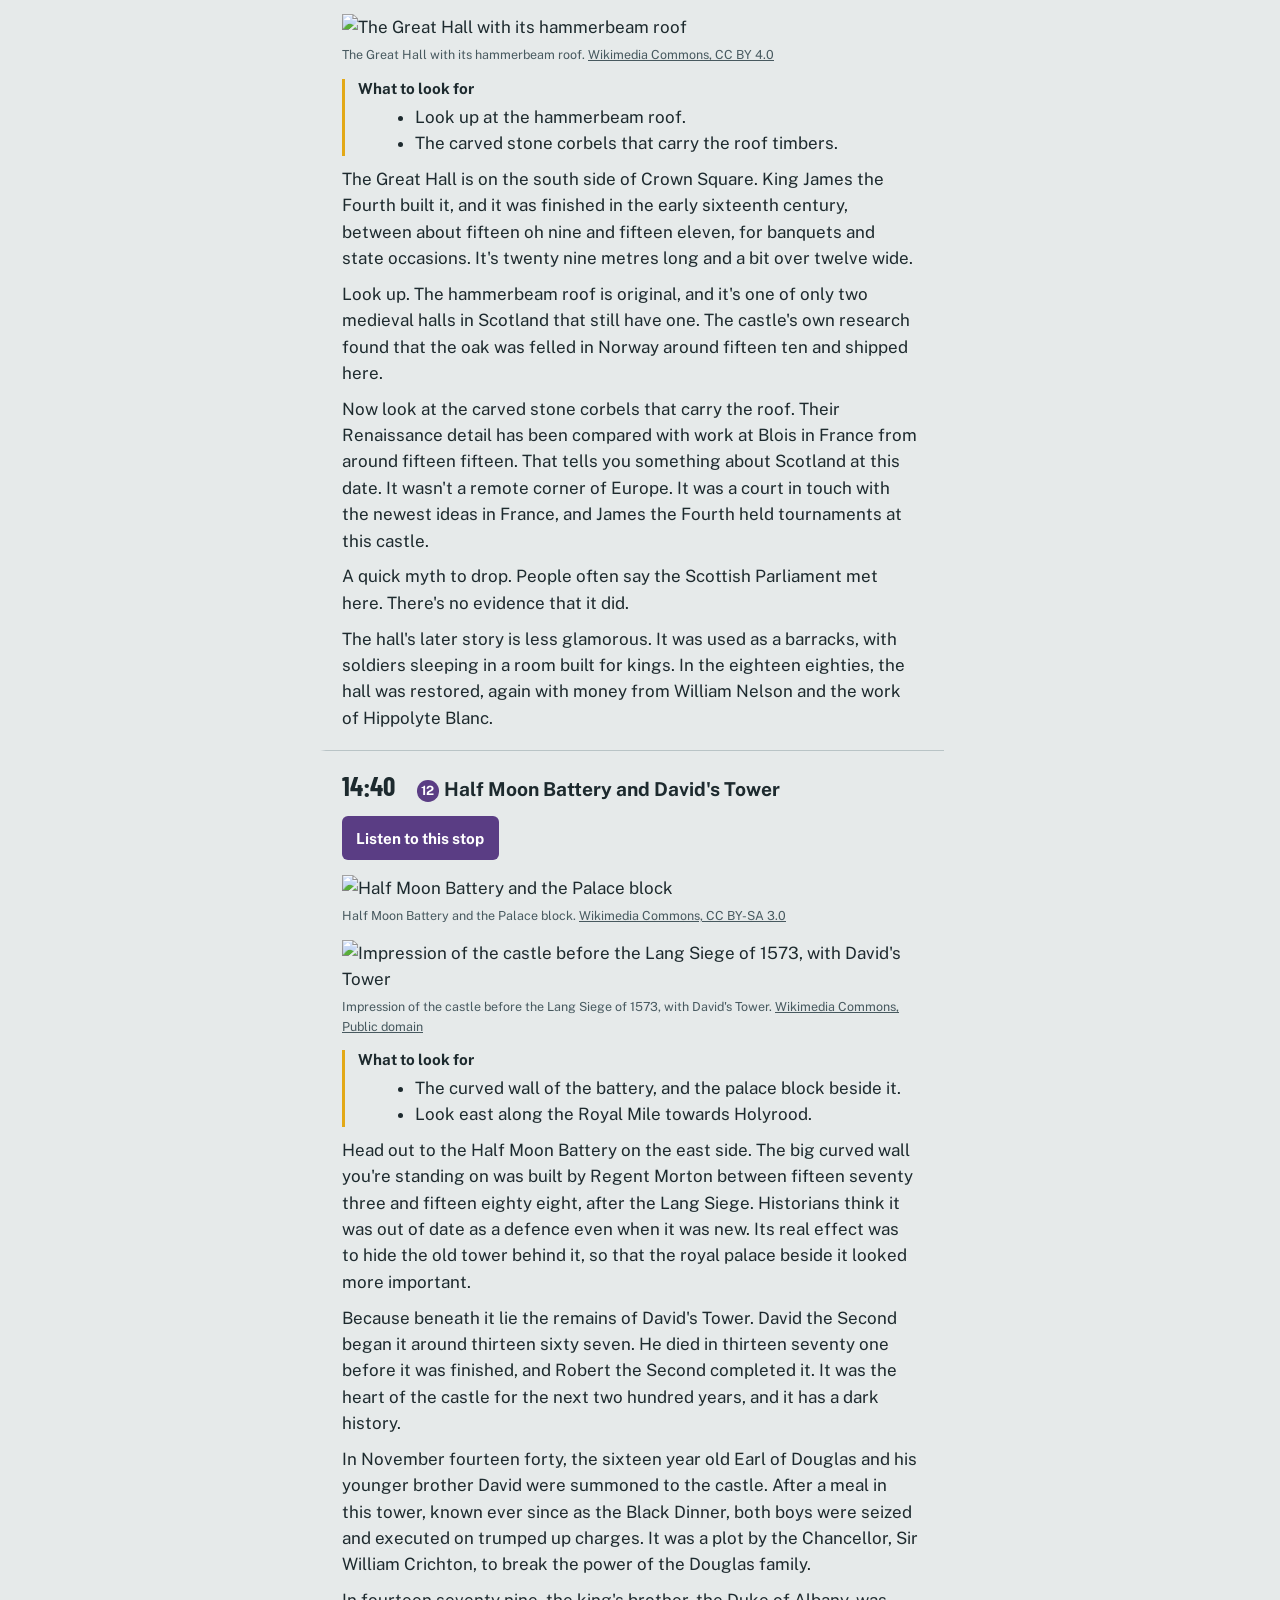
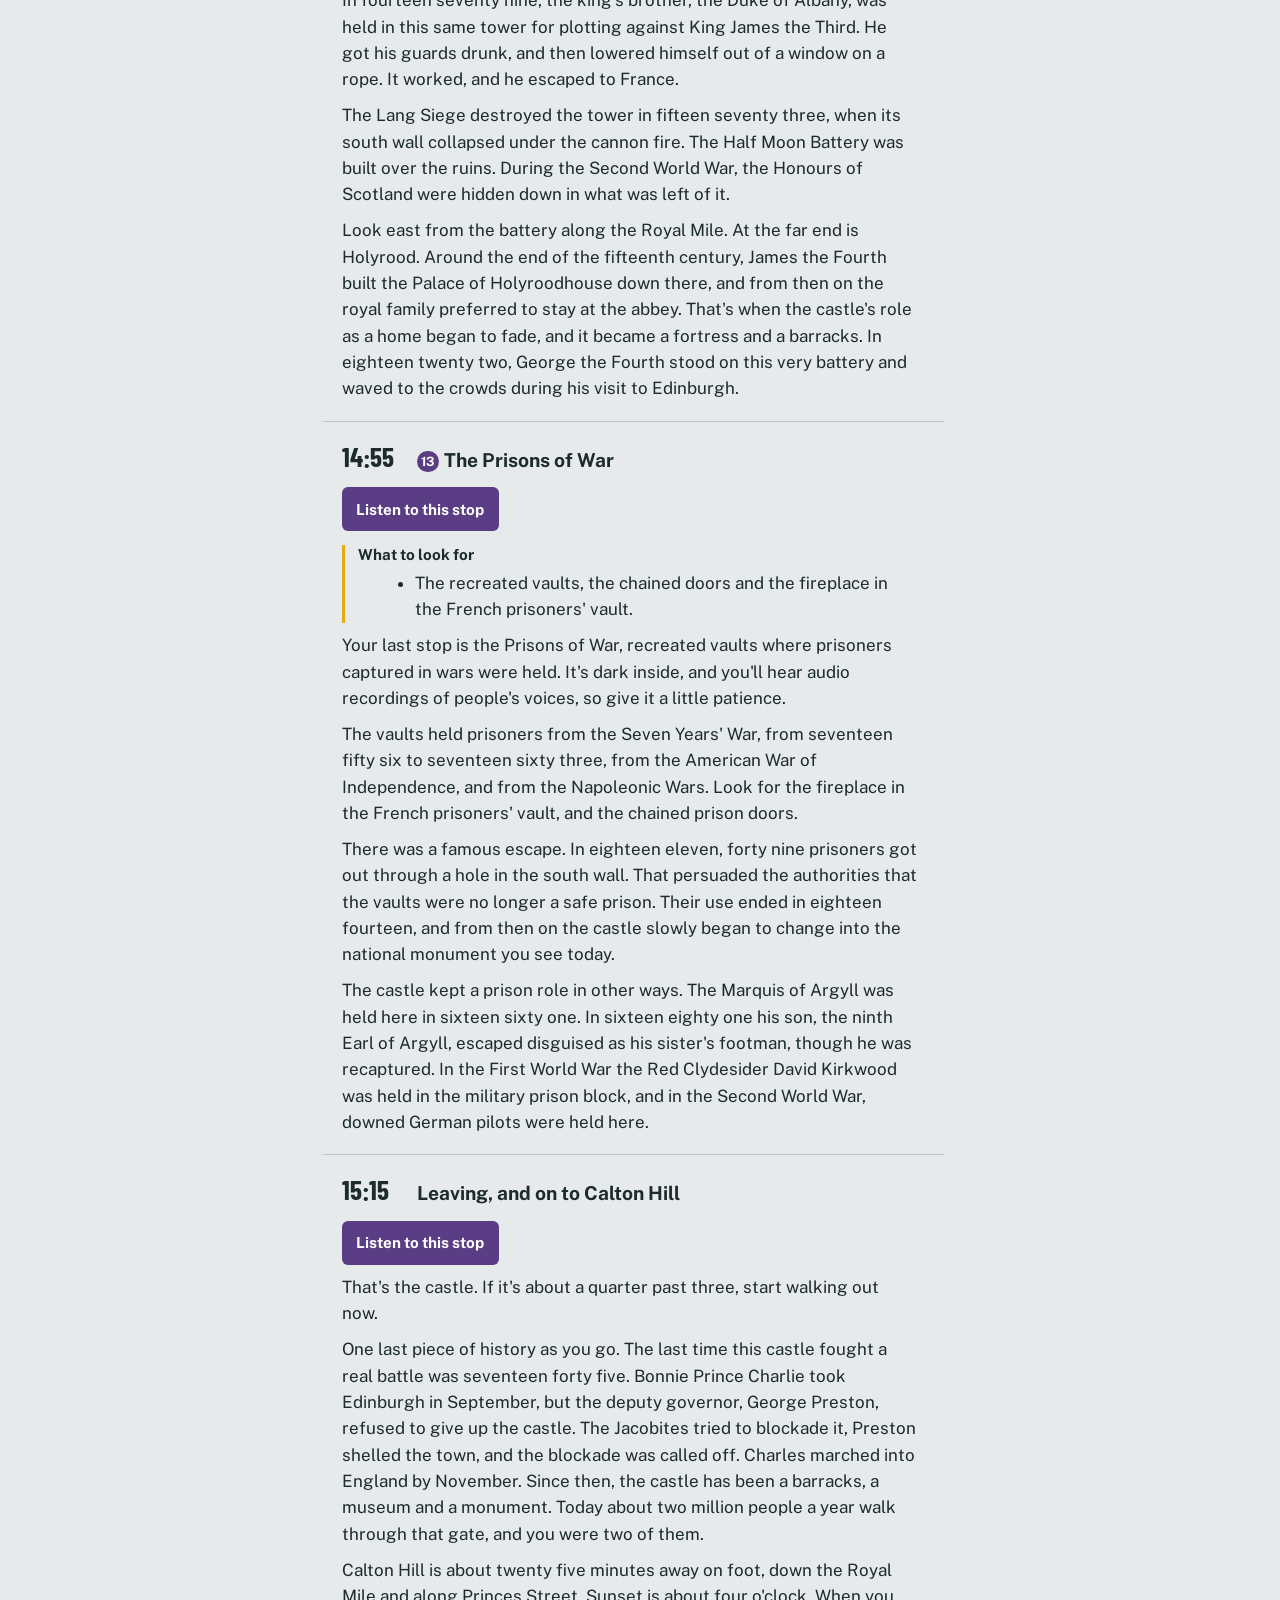
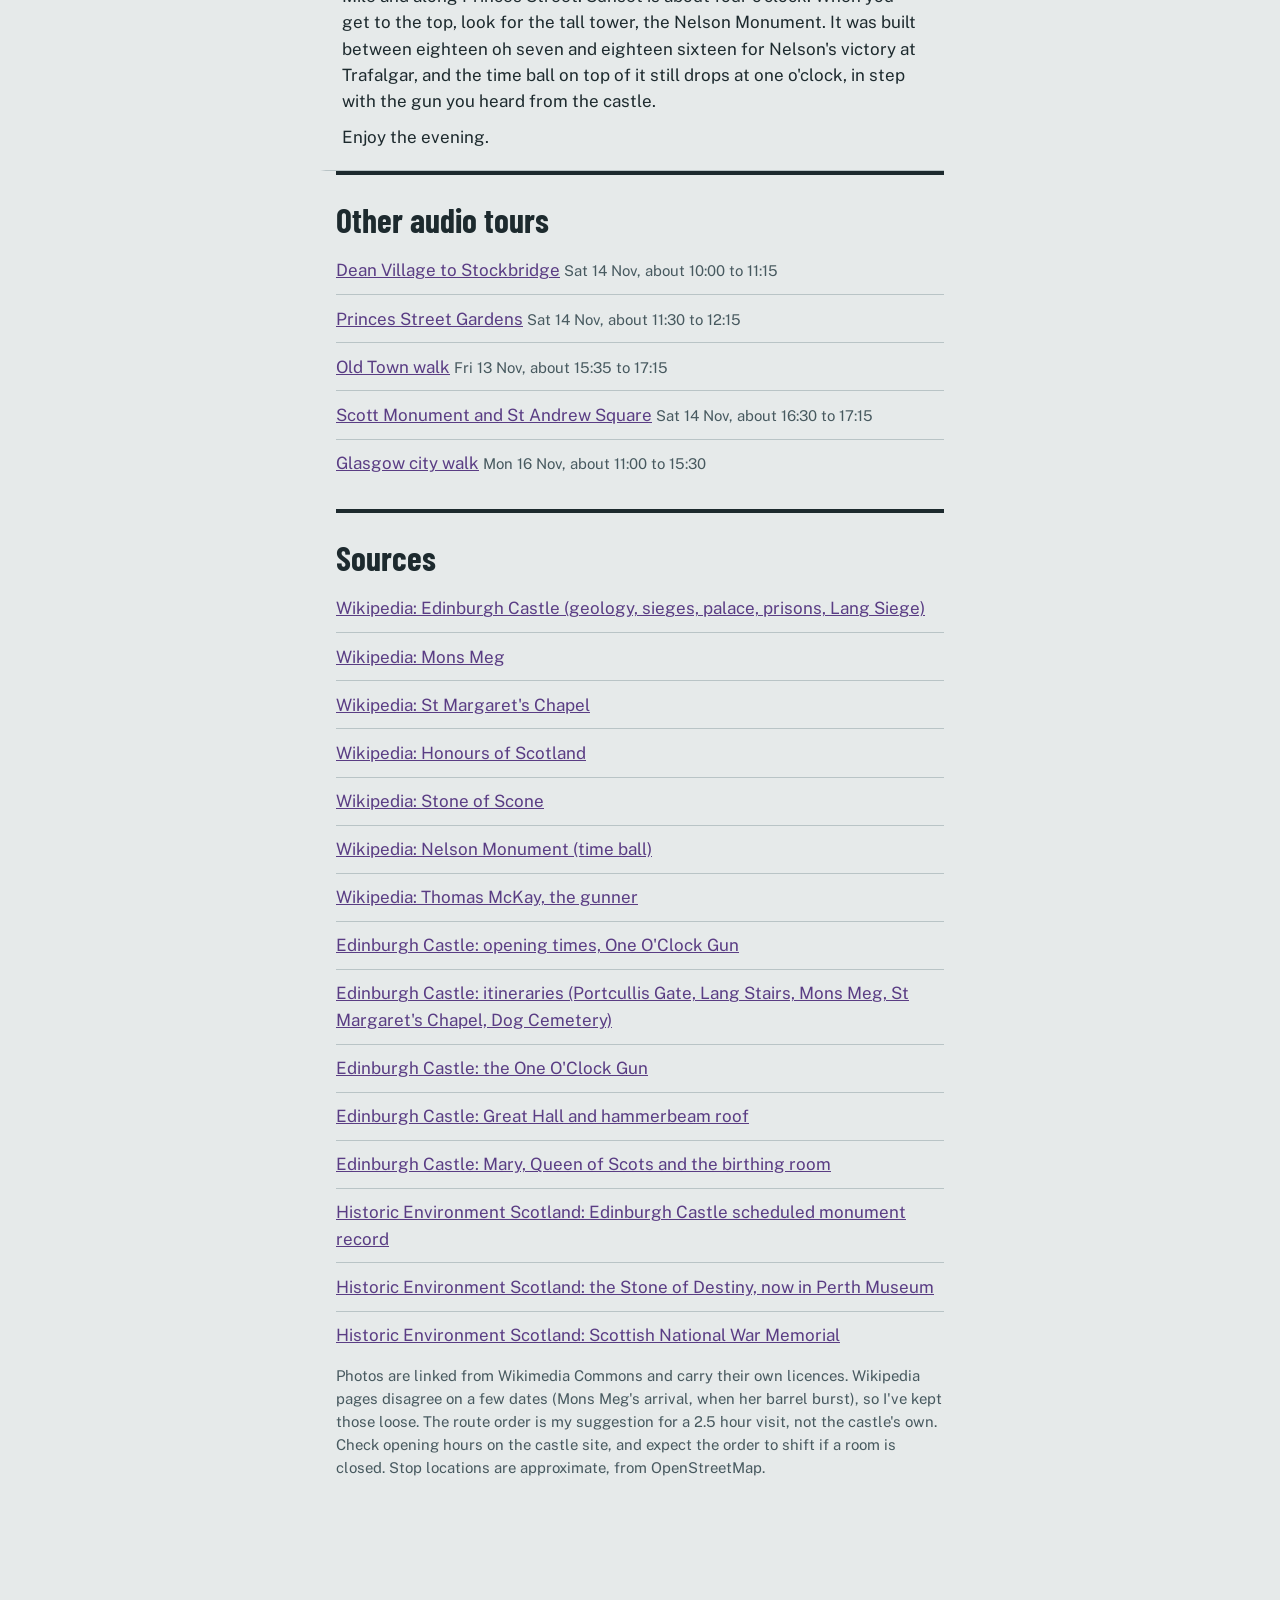
==== commit 24b01073: "Mon: new Glasgow route and audio tour (Lighthouse to Necropolis) Co-Authored-By: Claude Sonnet 5.5 <" ====
--- a/castle.html
+++ b/castle.html
@@ -142,7 +142,7 @@
 
 <section class="plain">
   <h2>Other audio tours</h2>
-  <ul class="flat"><li><a href="westend.html">Dean Village to Stockbridge</a> <span class="fine">Sat 14 Nov, about 10:00 to 11:15</span></li><li><a href="gardens.html">Princes Street Gardens</a> <span class="fine">Sat 14 Nov, about 11:30 to 12:15</span></li><li><a href="oldtown.html">Old Town walk</a> <span class="fine">Fri 13 Nov, about 15:35 to 17:15</span></li><li><a href="evening.html">Scott Monument and St Andrew Square</a> <span class="fine">Sat 14 Nov, about 16:30 to 17:15</span></li></ul>
+  <ul class="flat"><li><a href="westend.html">Dean Village to Stockbridge</a> <span class="fine">Sat 14 Nov, about 10:00 to 11:15</span></li><li><a href="gardens.html">Princes Street Gardens</a> <span class="fine">Sat 14 Nov, about 11:30 to 12:15</span></li><li><a href="oldtown.html">Old Town walk</a> <span class="fine">Fri 13 Nov, about 15:35 to 17:15</span></li><li><a href="evening.html">Scott Monument and St Andrew Square</a> <span class="fine">Sat 14 Nov, about 16:30 to 17:15</span></li><li><a href="glasgow.html">Glasgow city walk</a> <span class="fine">Mon 16 Nov, about 11:00 to 15:30</span></li></ul>
 </section>
 
 <section class="plain">
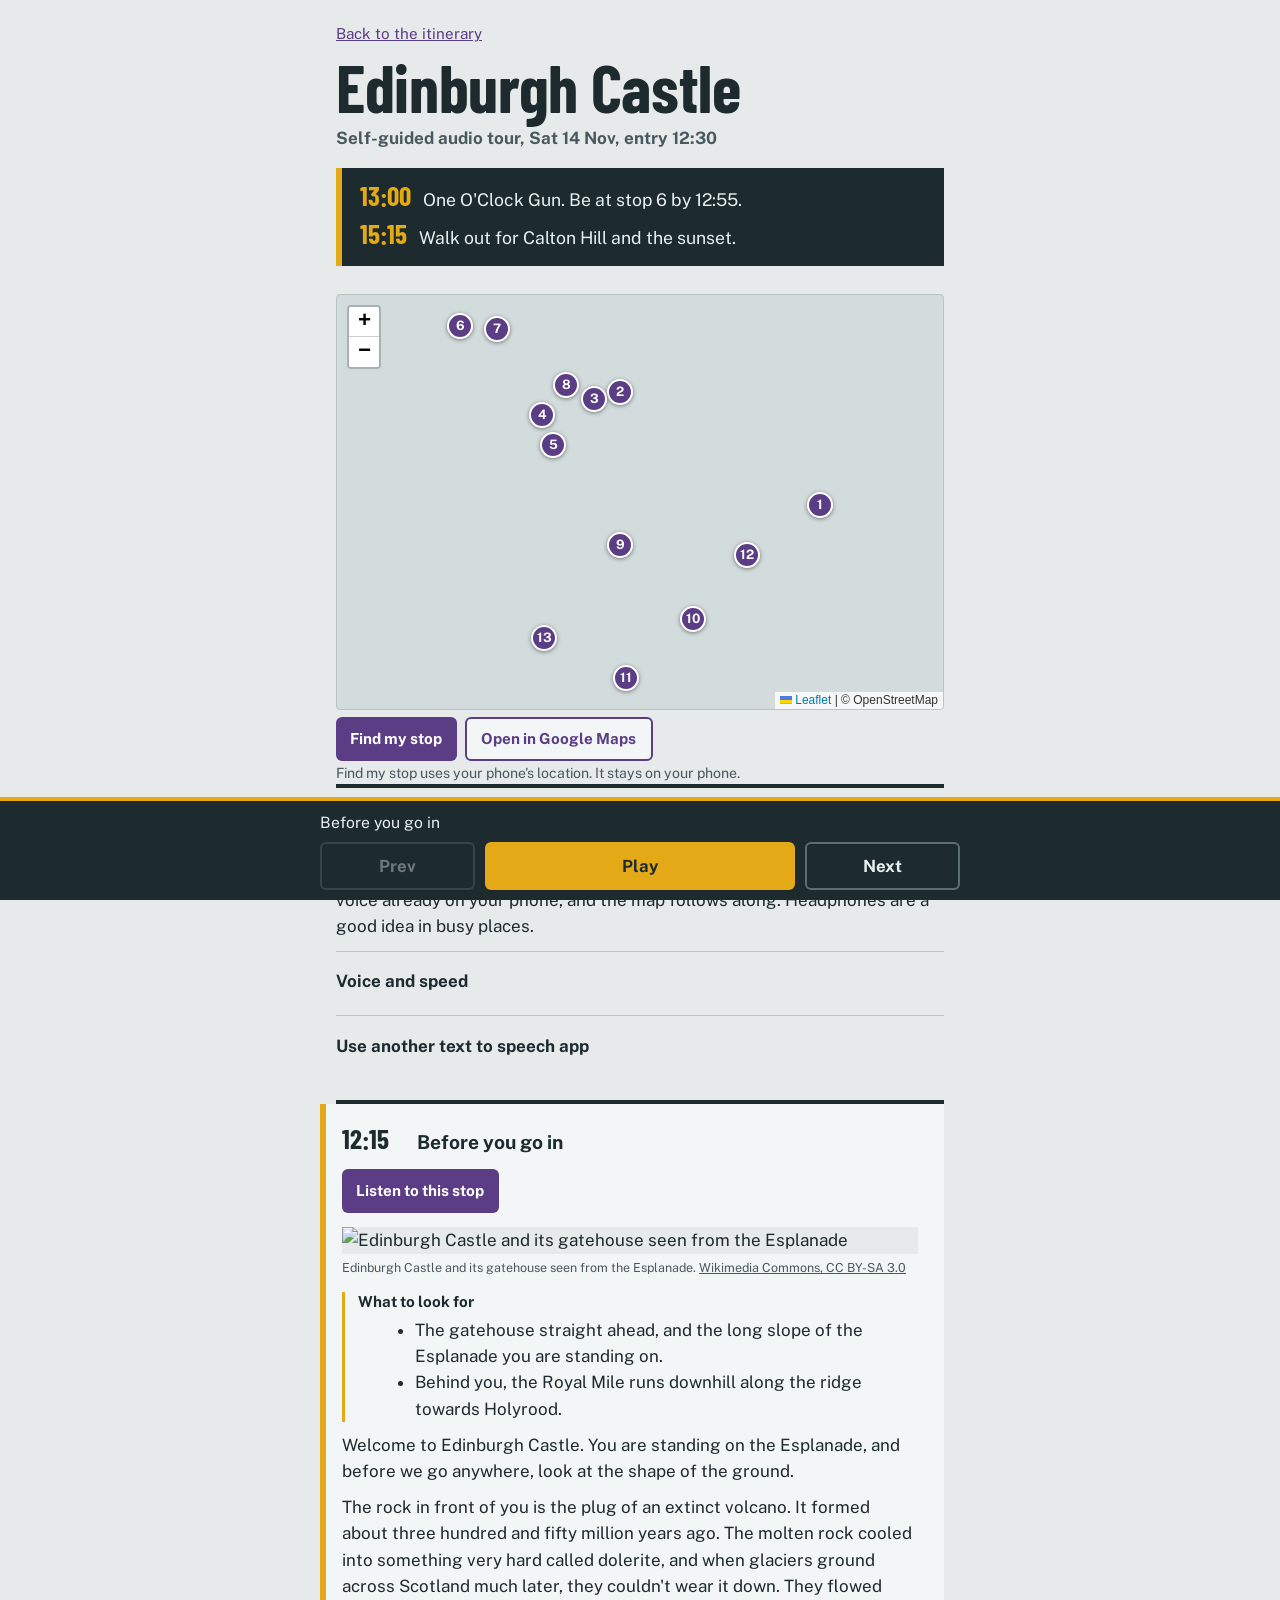
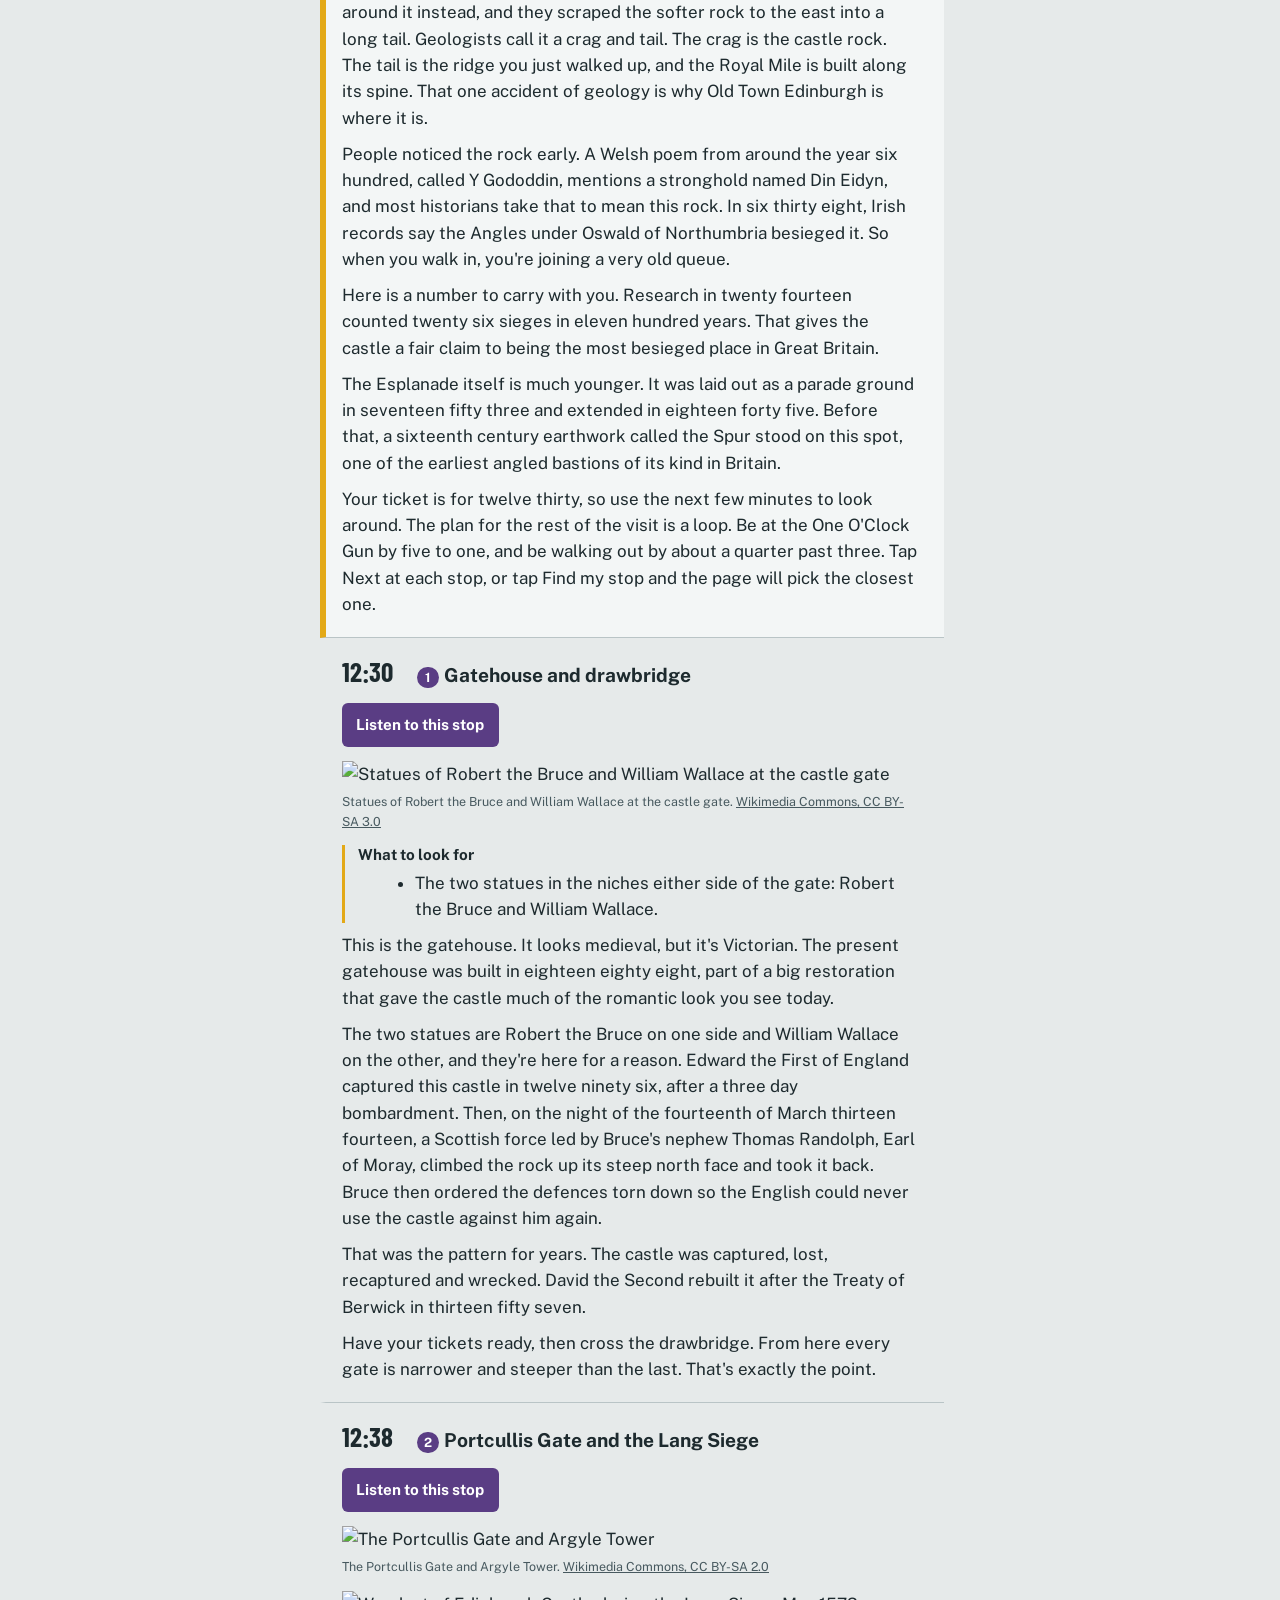
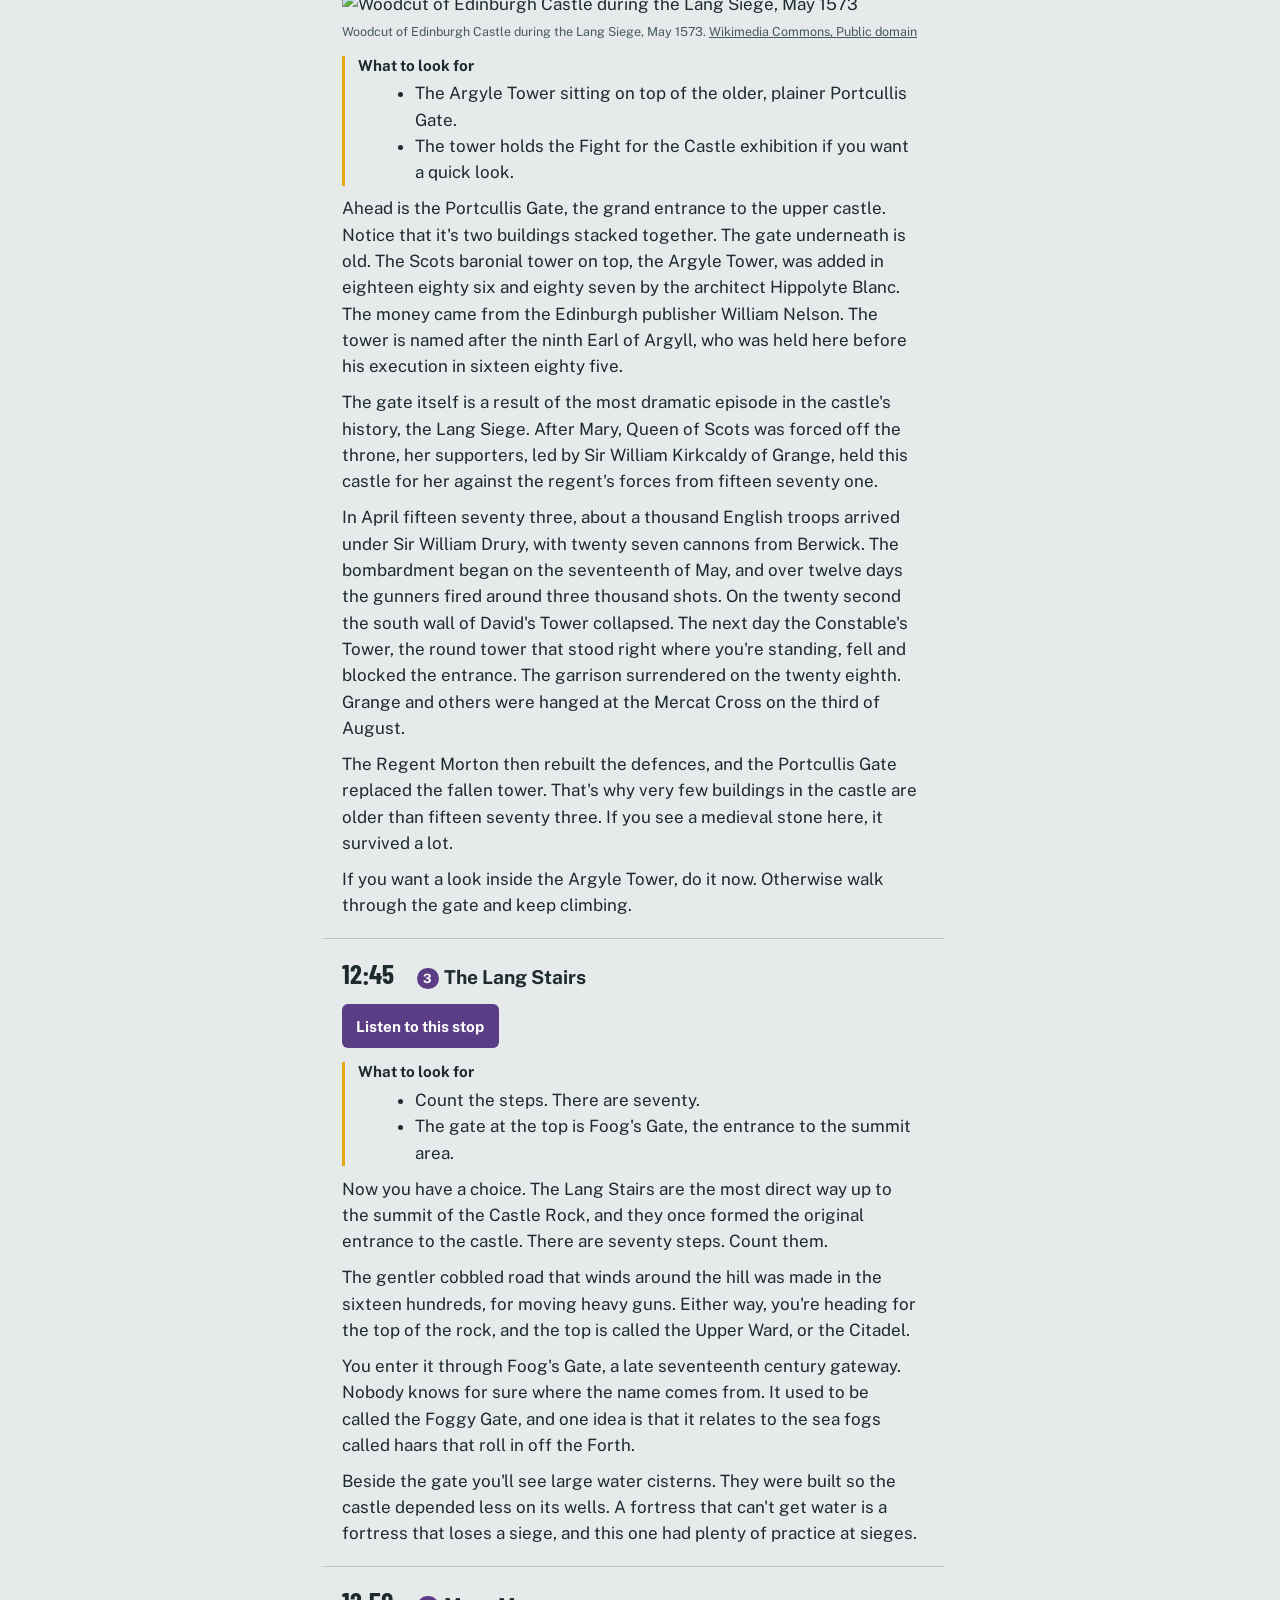
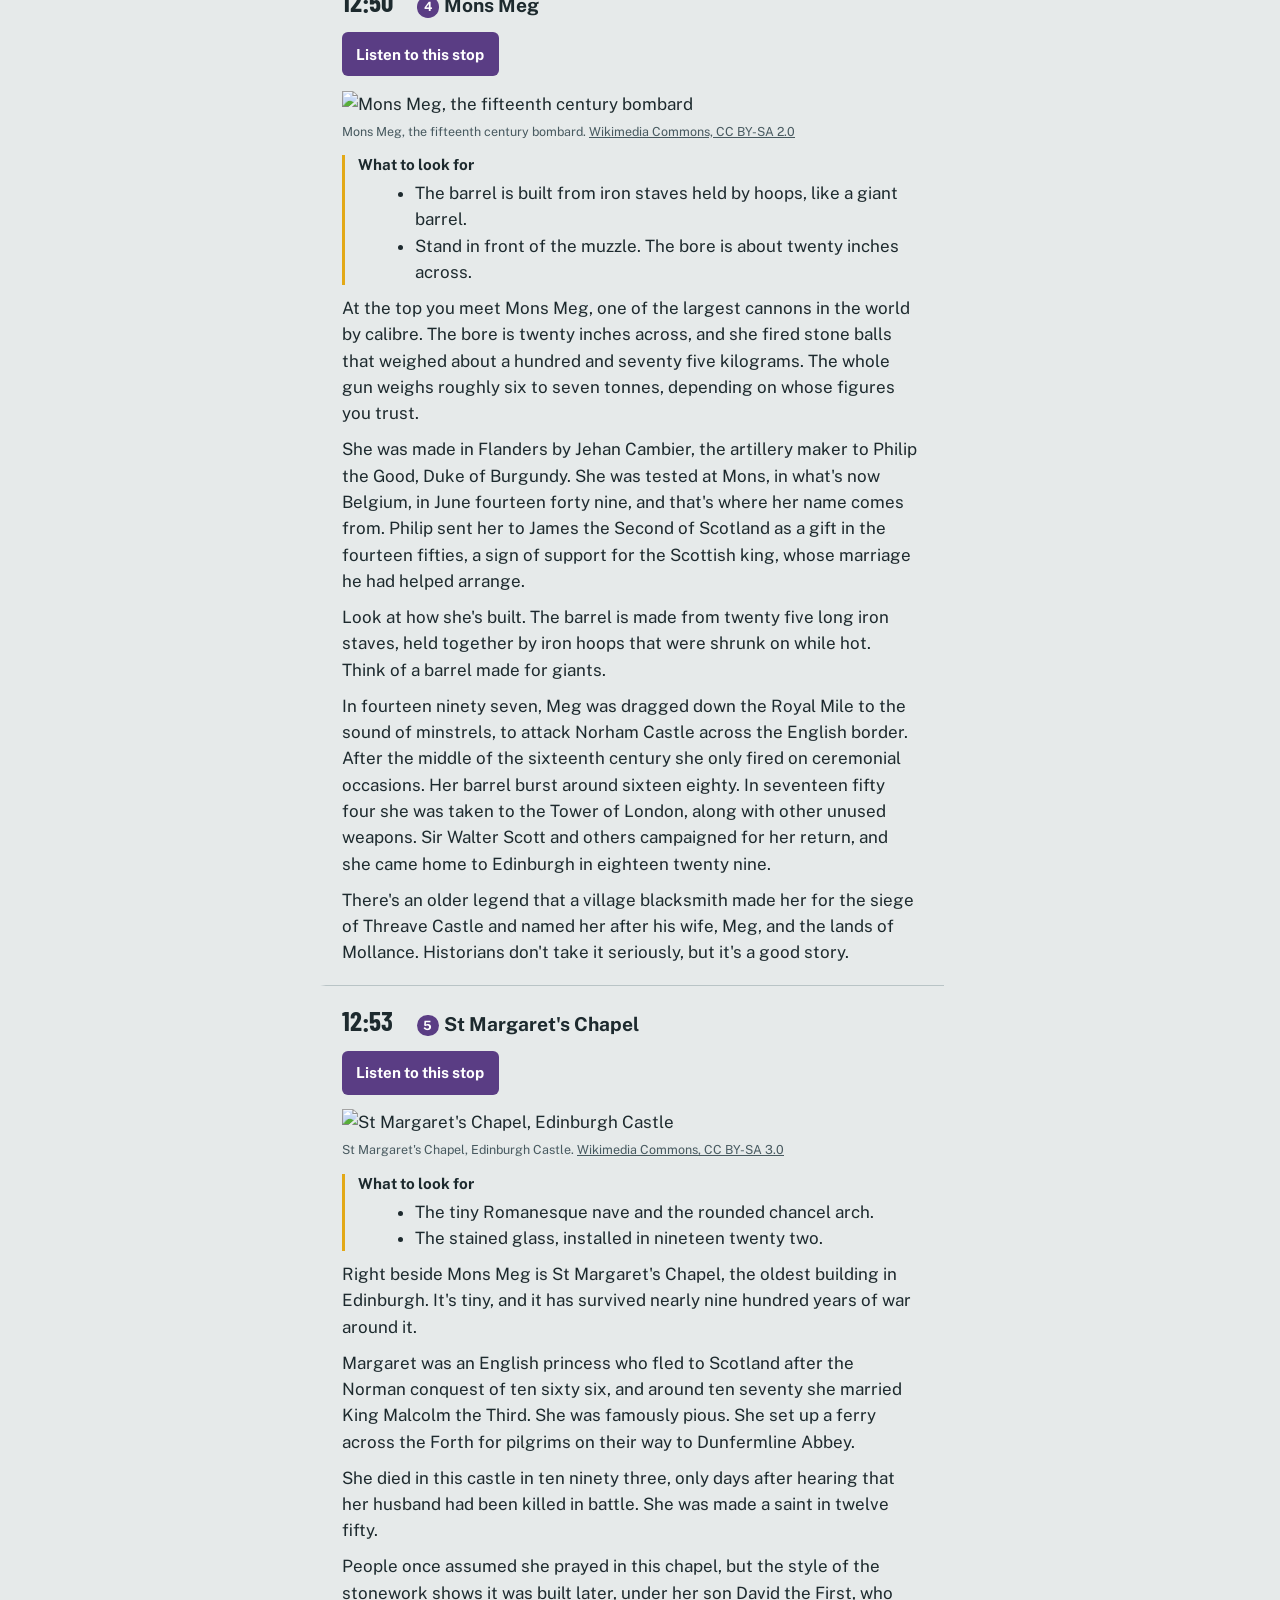
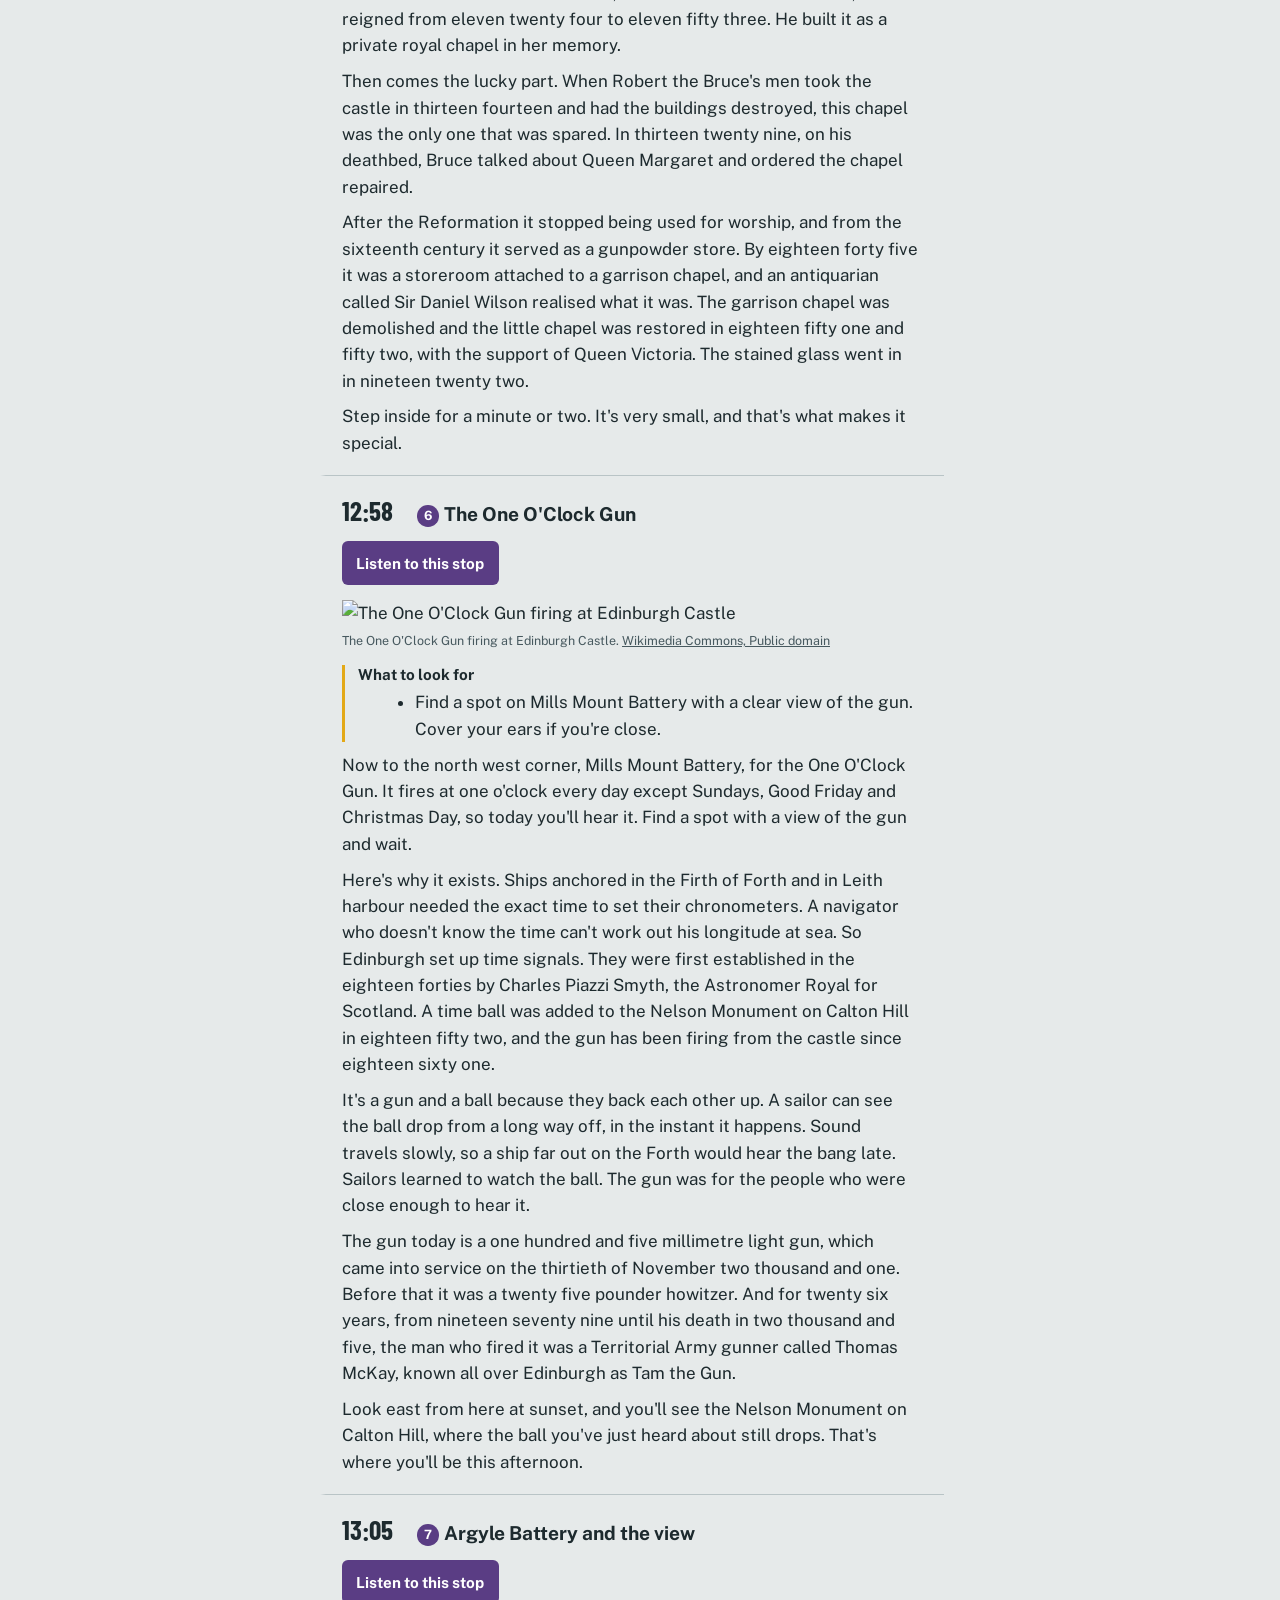
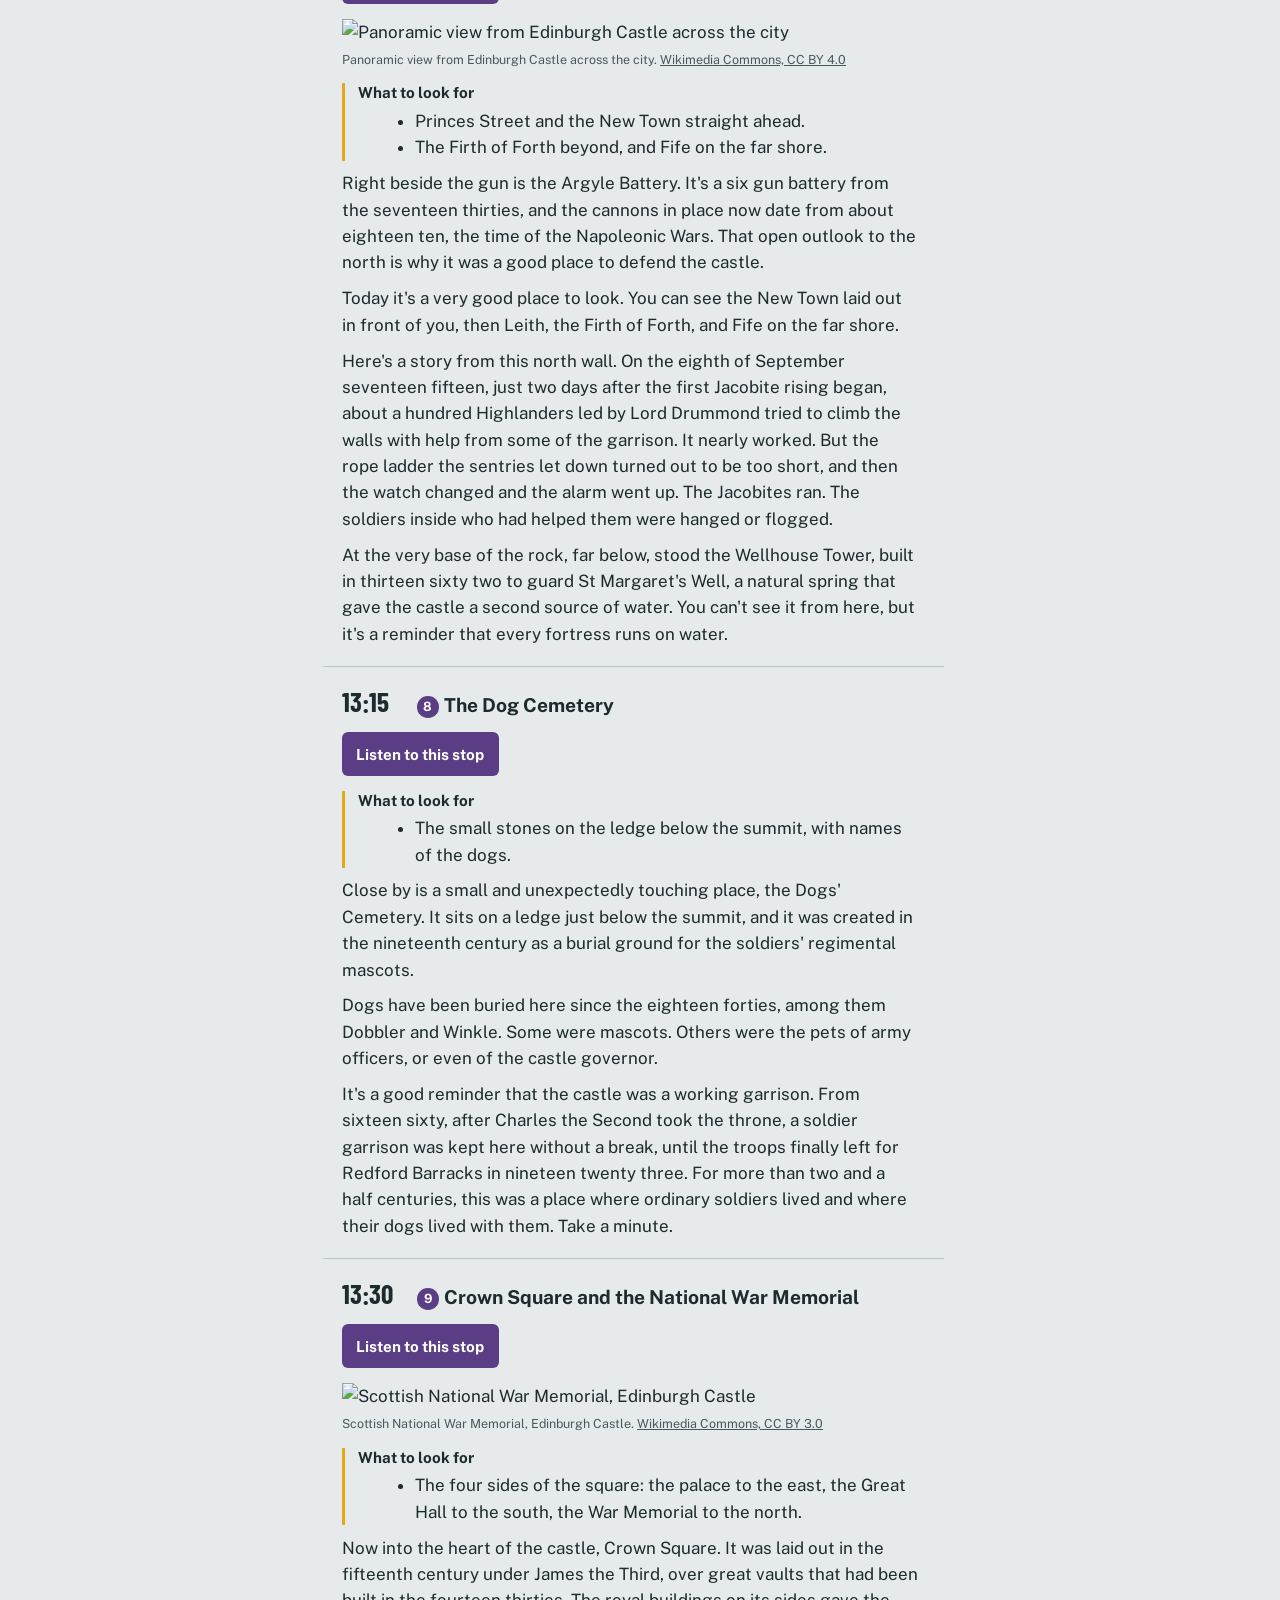
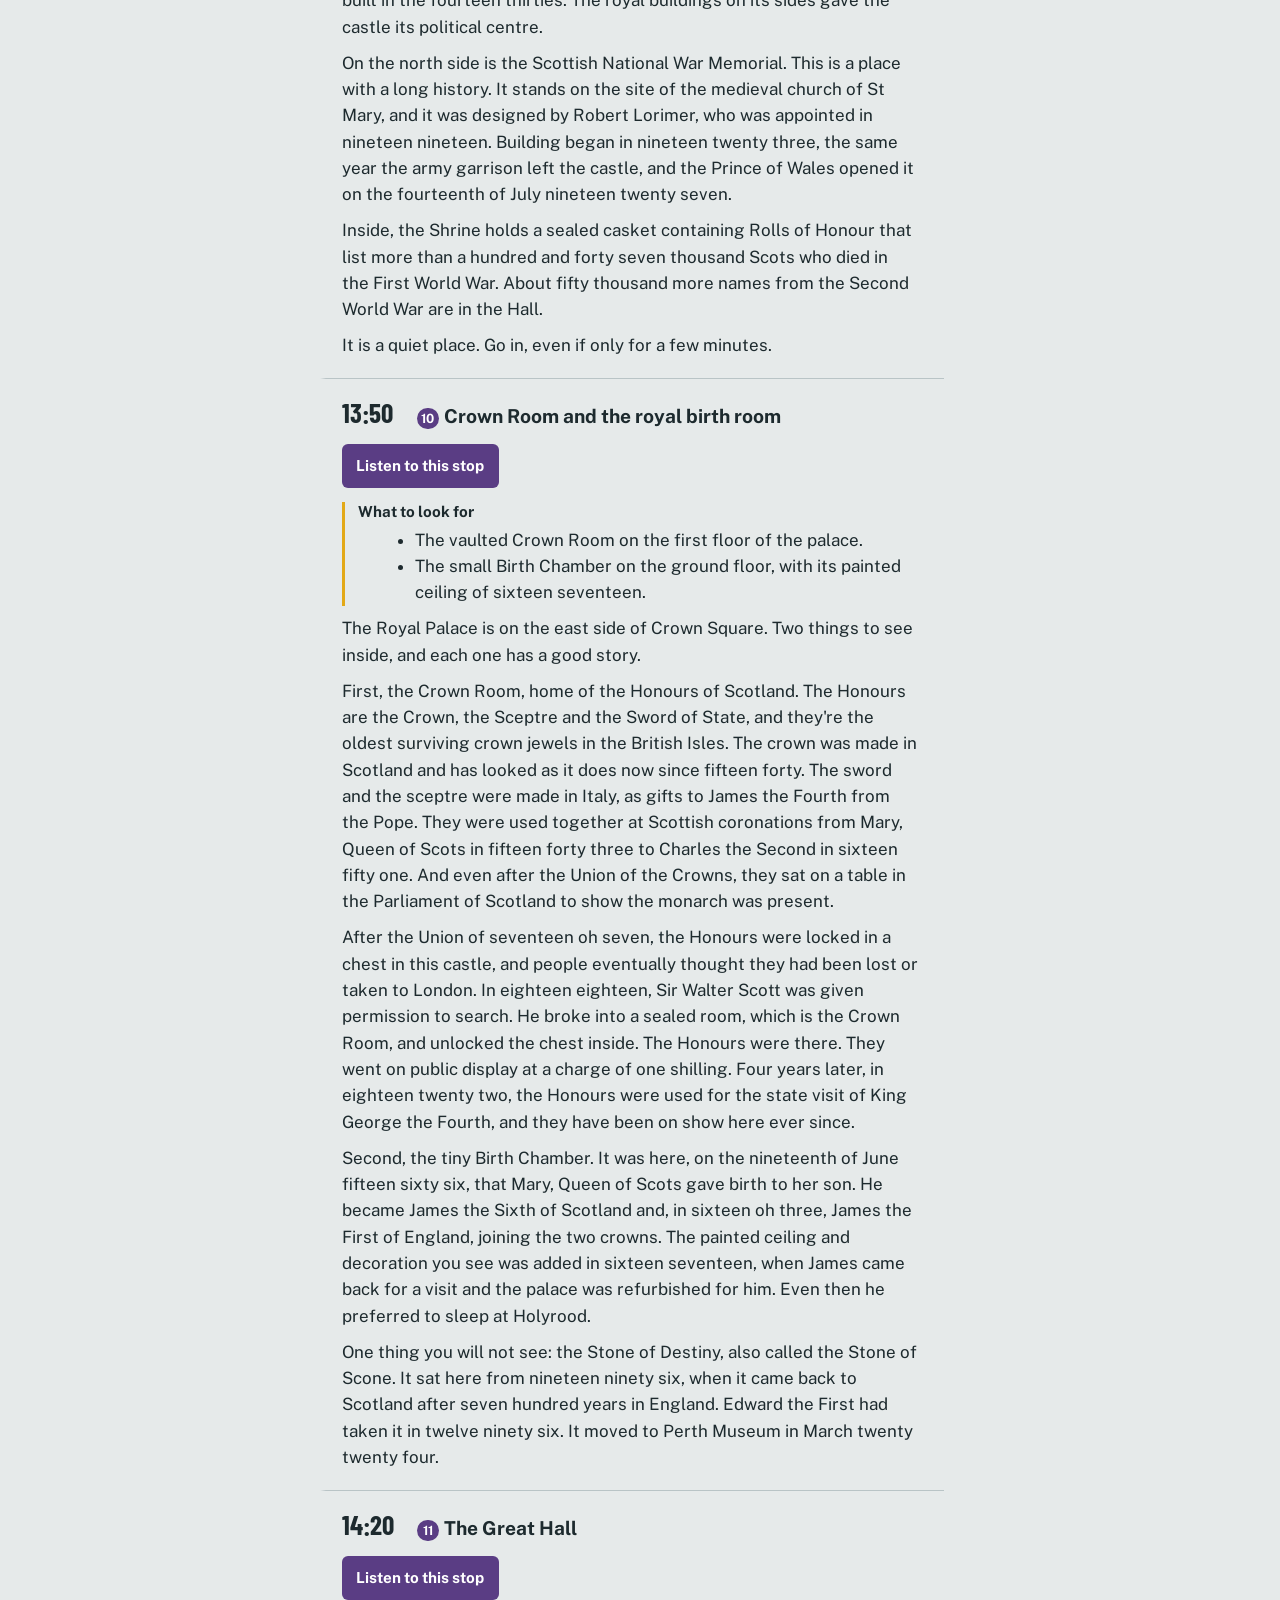
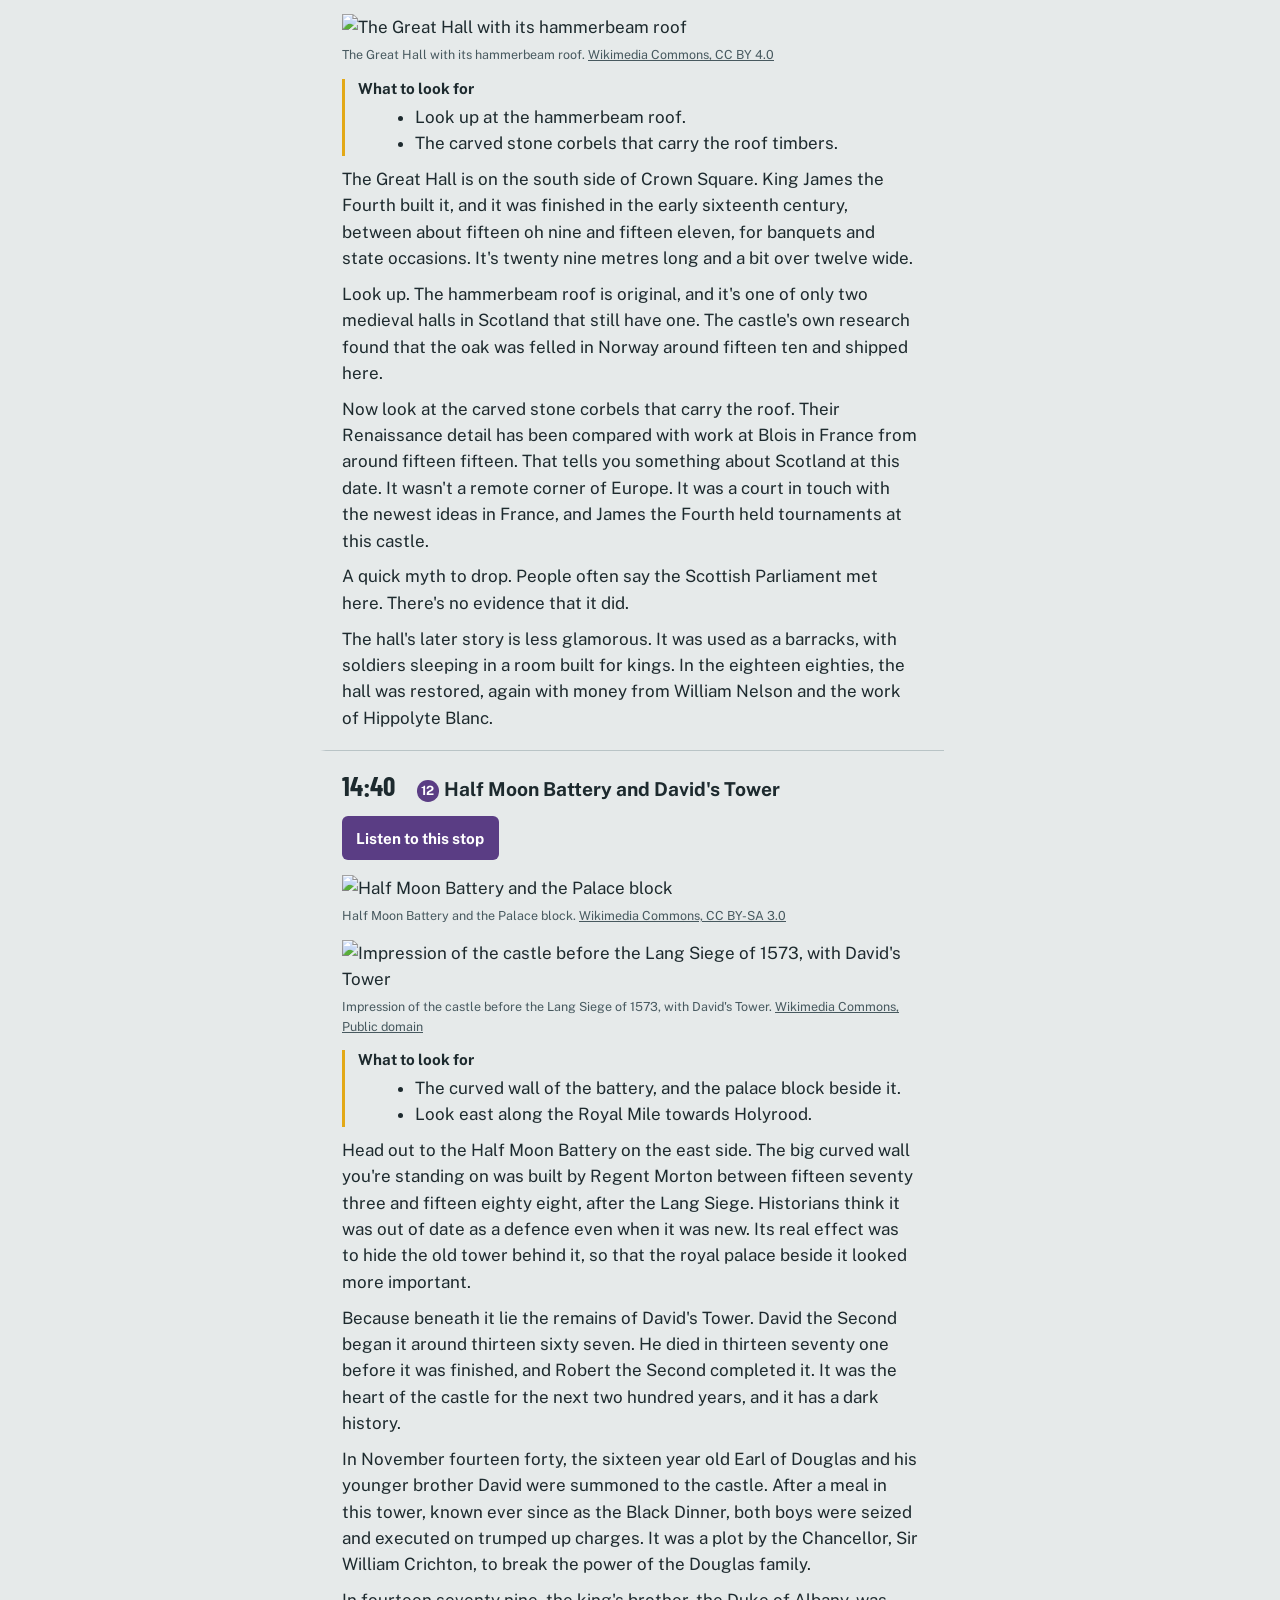
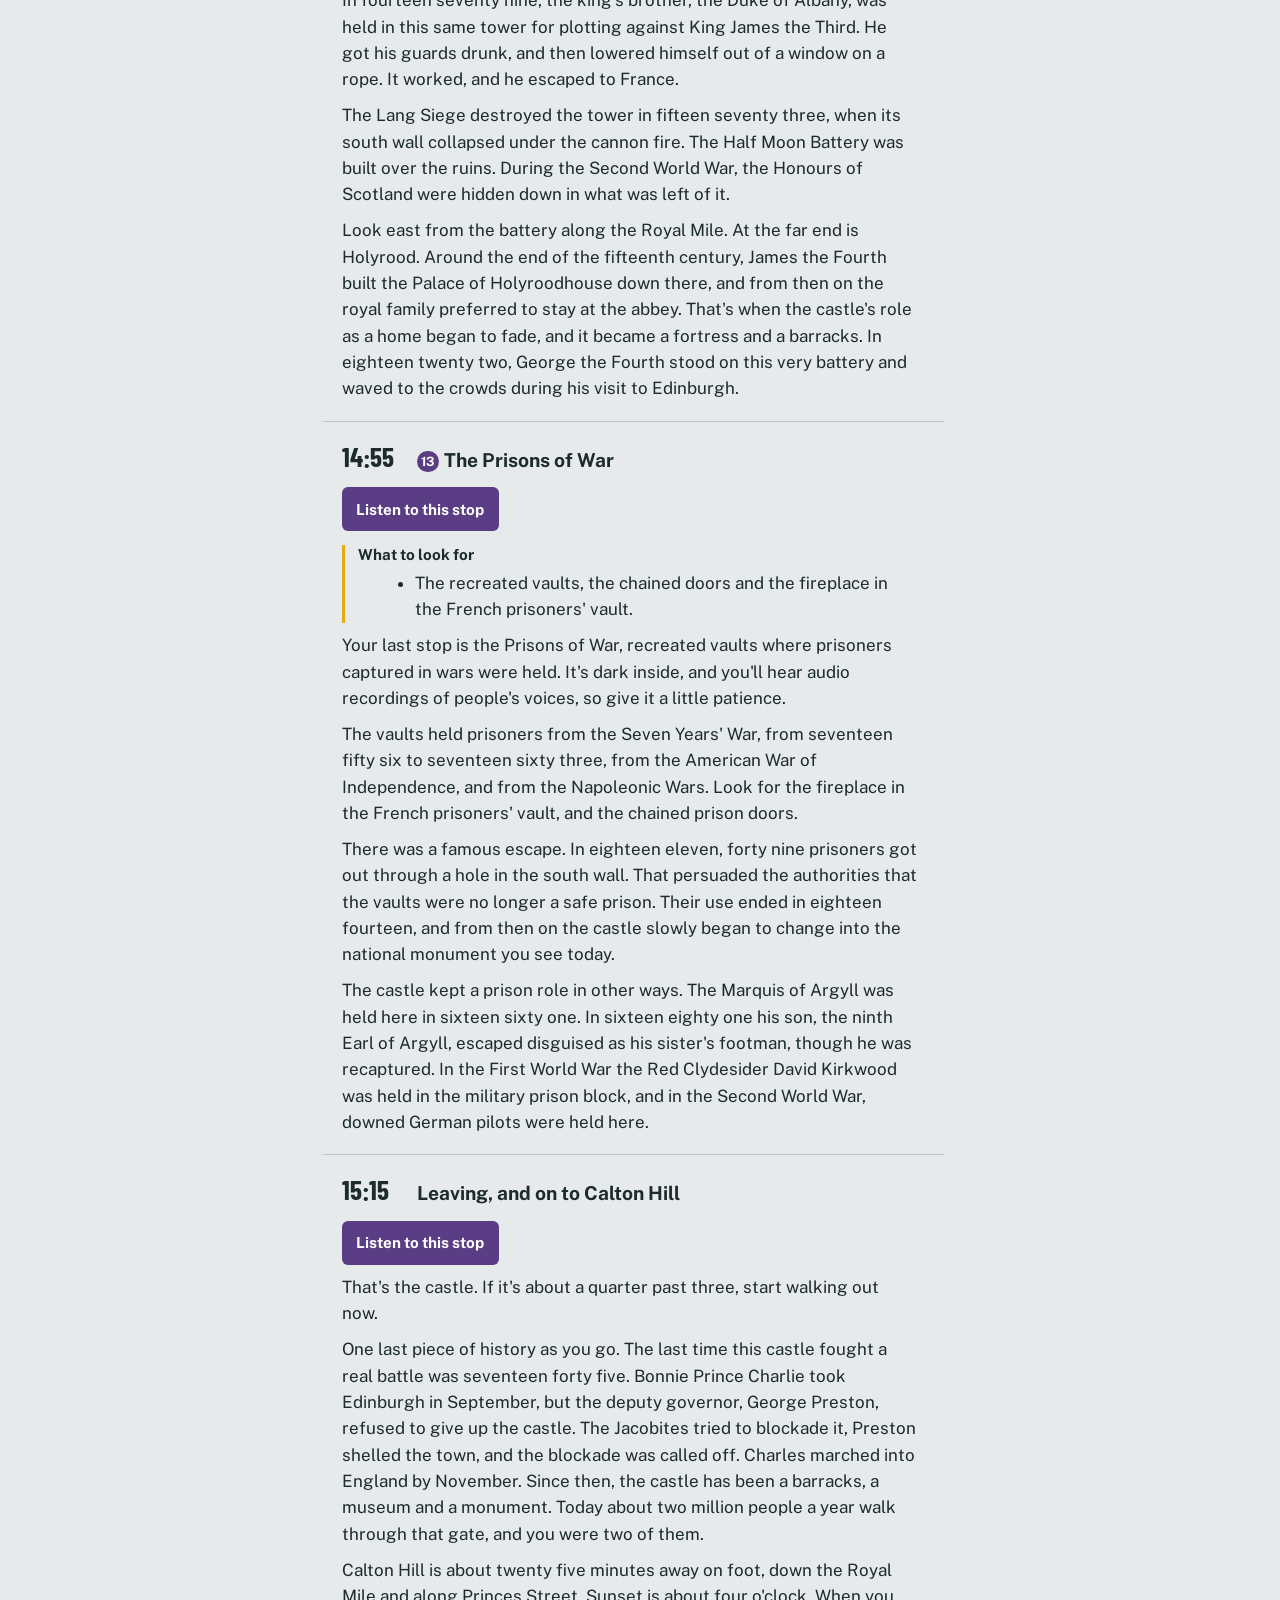
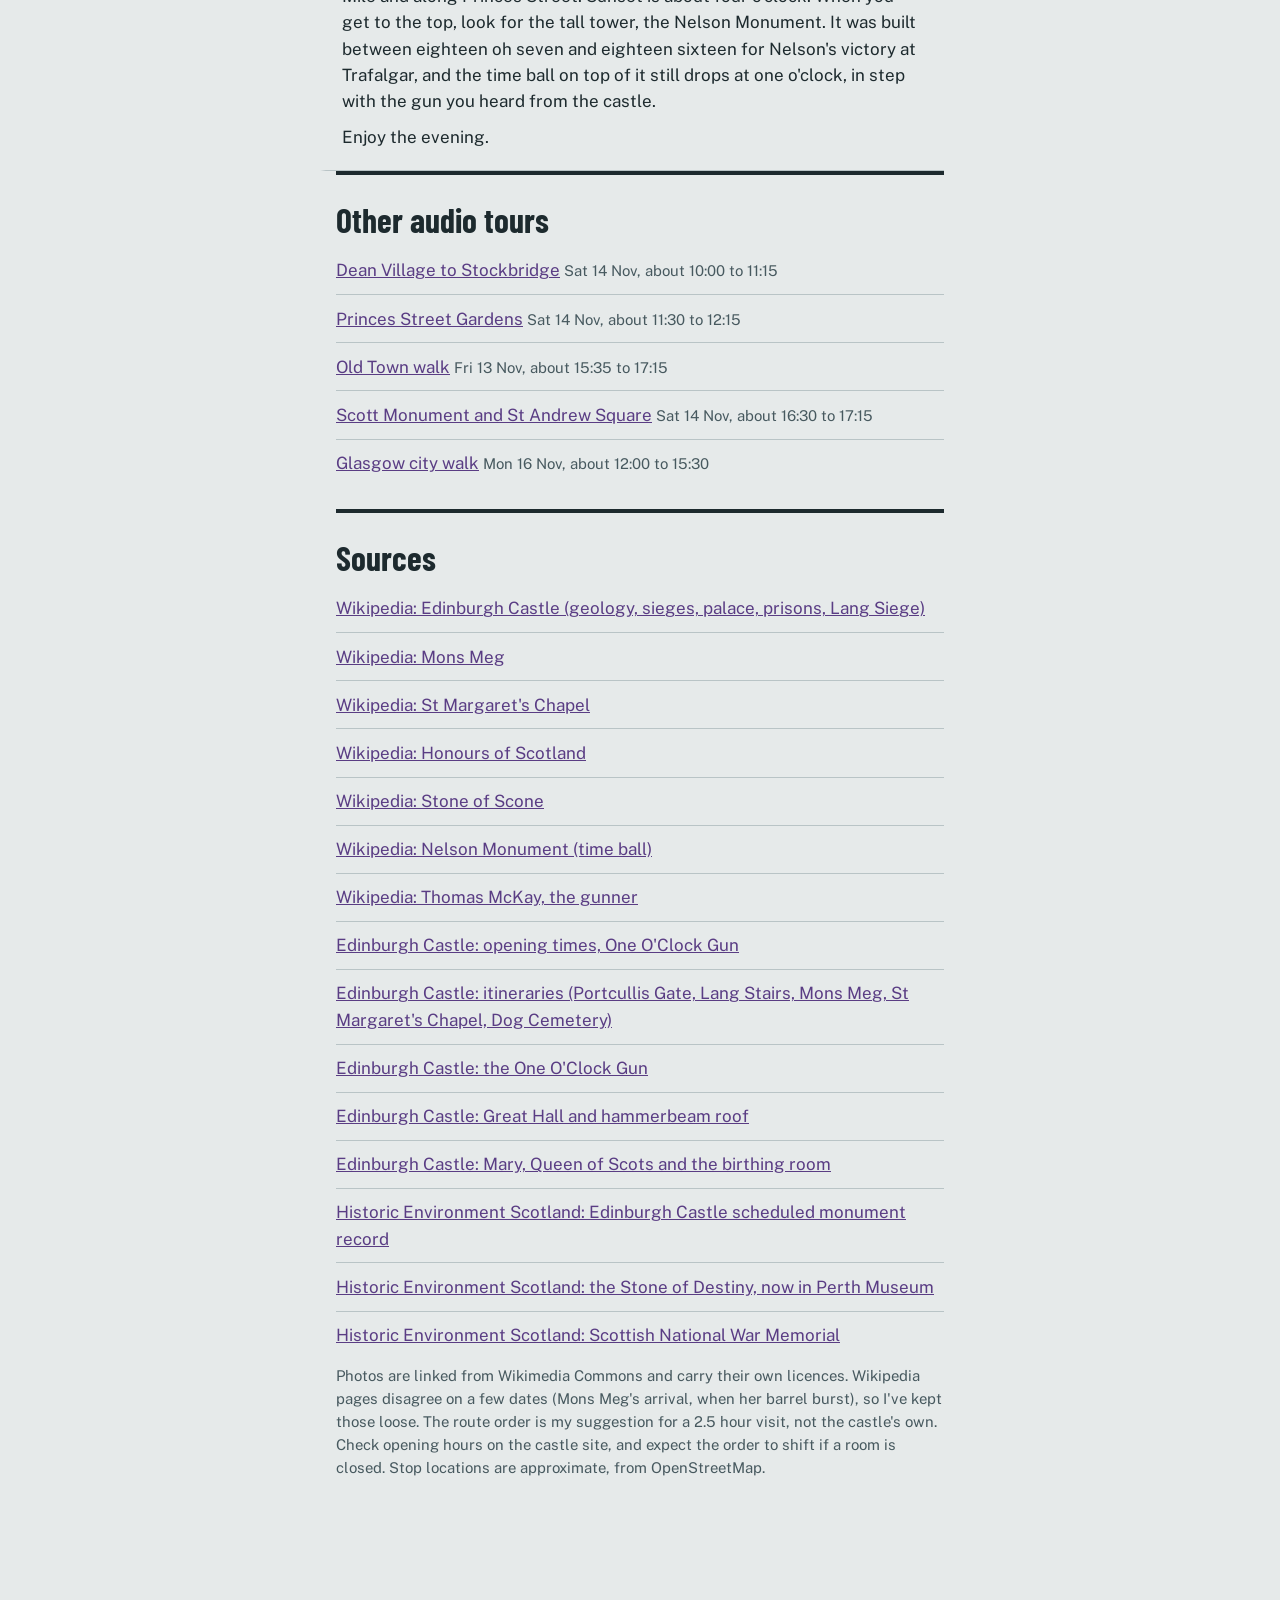
==== commit aaf6e0bb: "Mon: drop closed Lighthouse, start walk at GoMA at 12:00 Co-Authored-By: Claude Sonnet 5.5 <noreply@" ====
--- a/castle.html
+++ b/castle.html
@@ -142,7 +142,7 @@
 
 <section class="plain">
   <h2>Other audio tours</h2>
-  <ul class="flat"><li><a href="westend.html">Dean Village to Stockbridge</a> <span class="fine">Sat 14 Nov, about 10:00 to 11:15</span></li><li><a href="gardens.html">Princes Street Gardens</a> <span class="fine">Sat 14 Nov, about 11:30 to 12:15</span></li><li><a href="oldtown.html">Old Town walk</a> <span class="fine">Fri 13 Nov, about 15:35 to 17:15</span></li><li><a href="evening.html">Scott Monument and St Andrew Square</a> <span class="fine">Sat 14 Nov, about 16:30 to 17:15</span></li><li><a href="glasgow.html">Glasgow city walk</a> <span class="fine">Mon 16 Nov, about 11:00 to 15:30</span></li></ul>
+  <ul class="flat"><li><a href="westend.html">Dean Village to Stockbridge</a> <span class="fine">Sat 14 Nov, about 10:00 to 11:15</span></li><li><a href="gardens.html">Princes Street Gardens</a> <span class="fine">Sat 14 Nov, about 11:30 to 12:15</span></li><li><a href="oldtown.html">Old Town walk</a> <span class="fine">Fri 13 Nov, about 15:35 to 17:15</span></li><li><a href="evening.html">Scott Monument and St Andrew Square</a> <span class="fine">Sat 14 Nov, about 16:30 to 17:15</span></li><li><a href="glasgow.html">Glasgow city walk</a> <span class="fine">Mon 16 Nov, about 12:00 to 15:30</span></li></ul>
 </section>
 
 <section class="plain">
